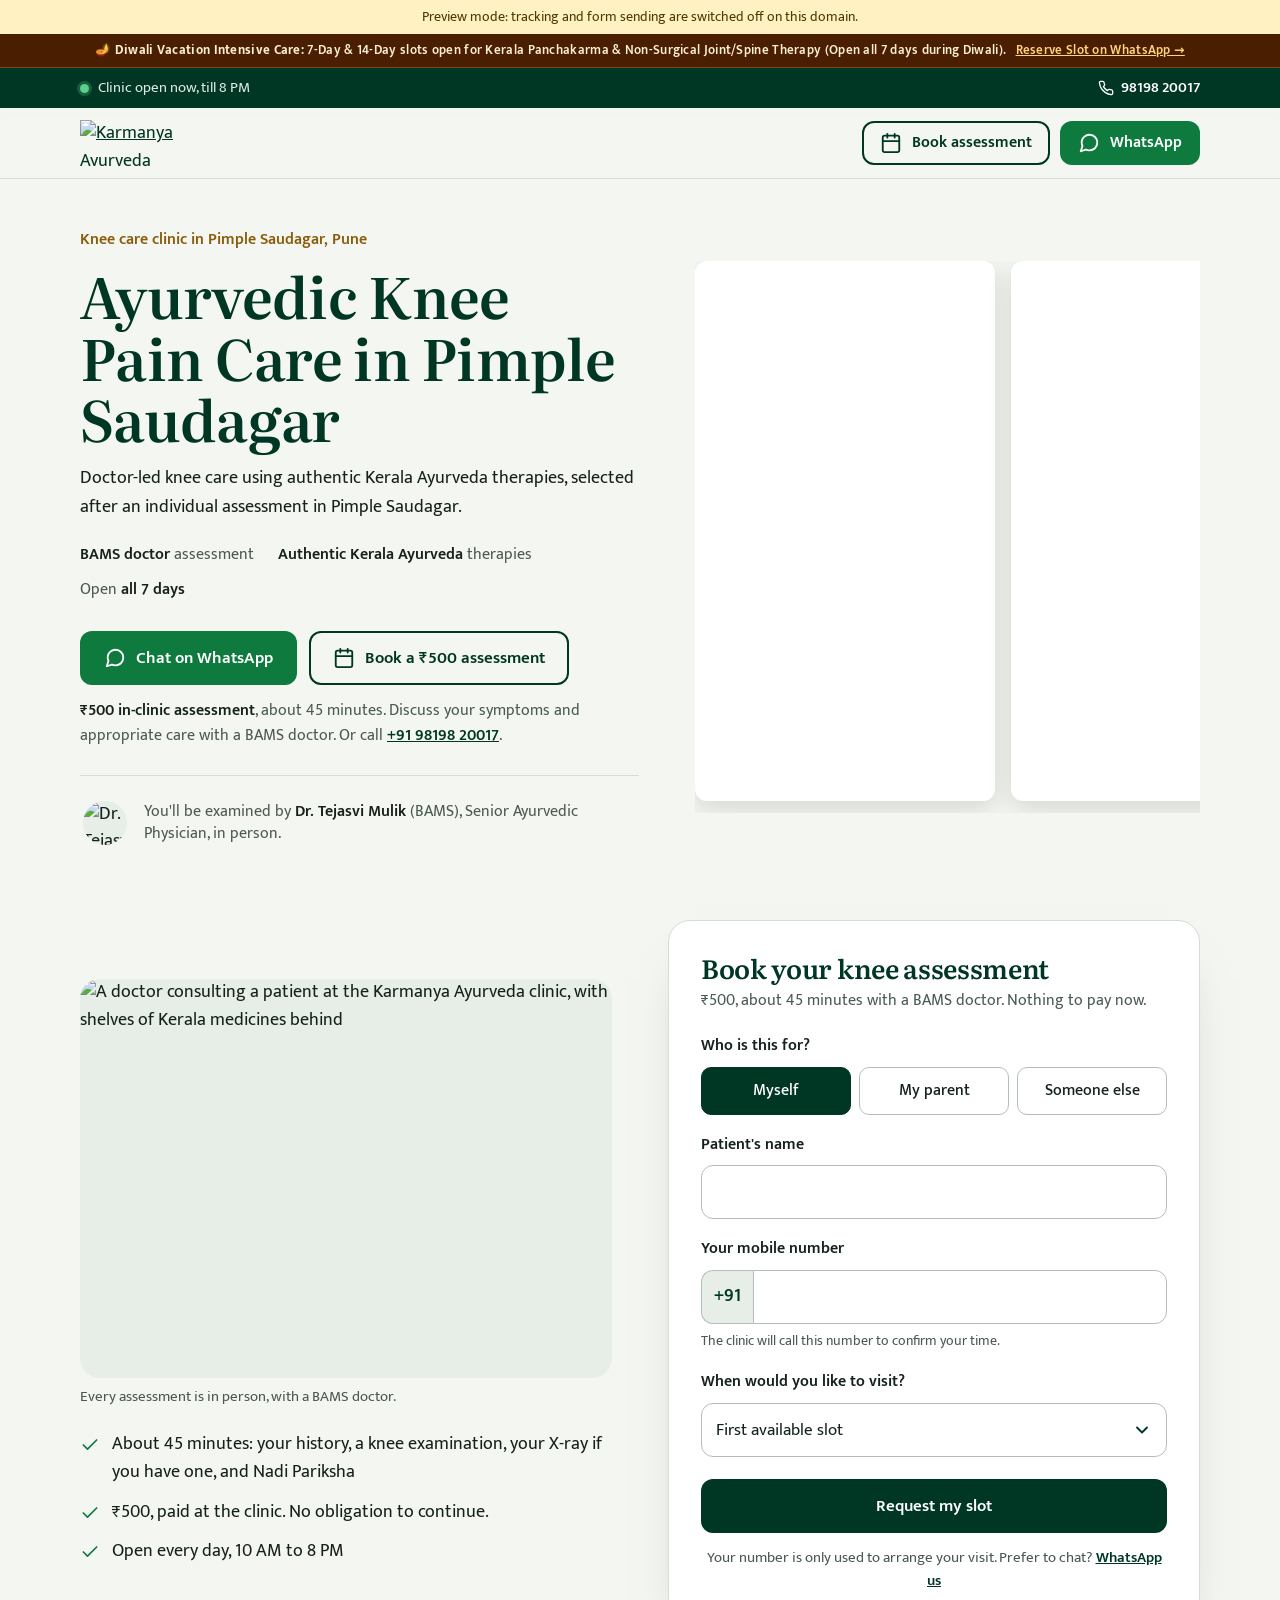
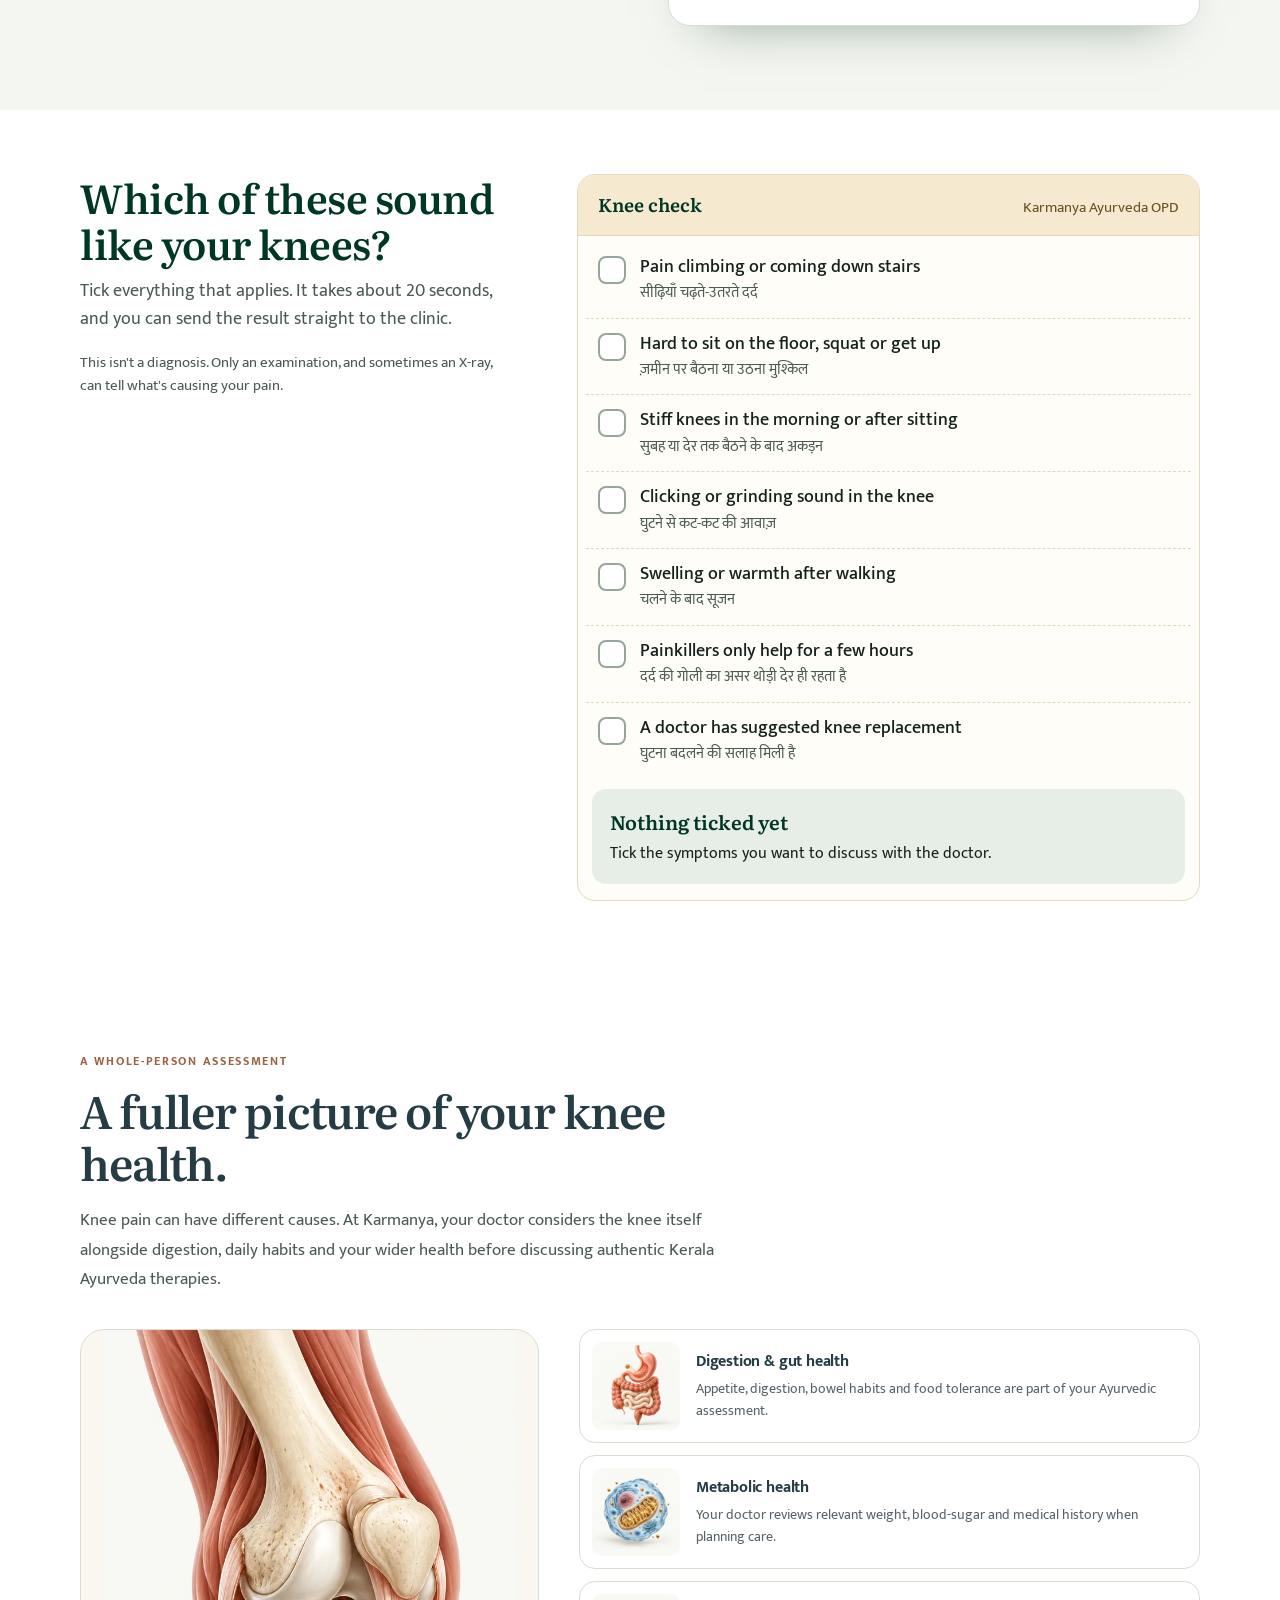
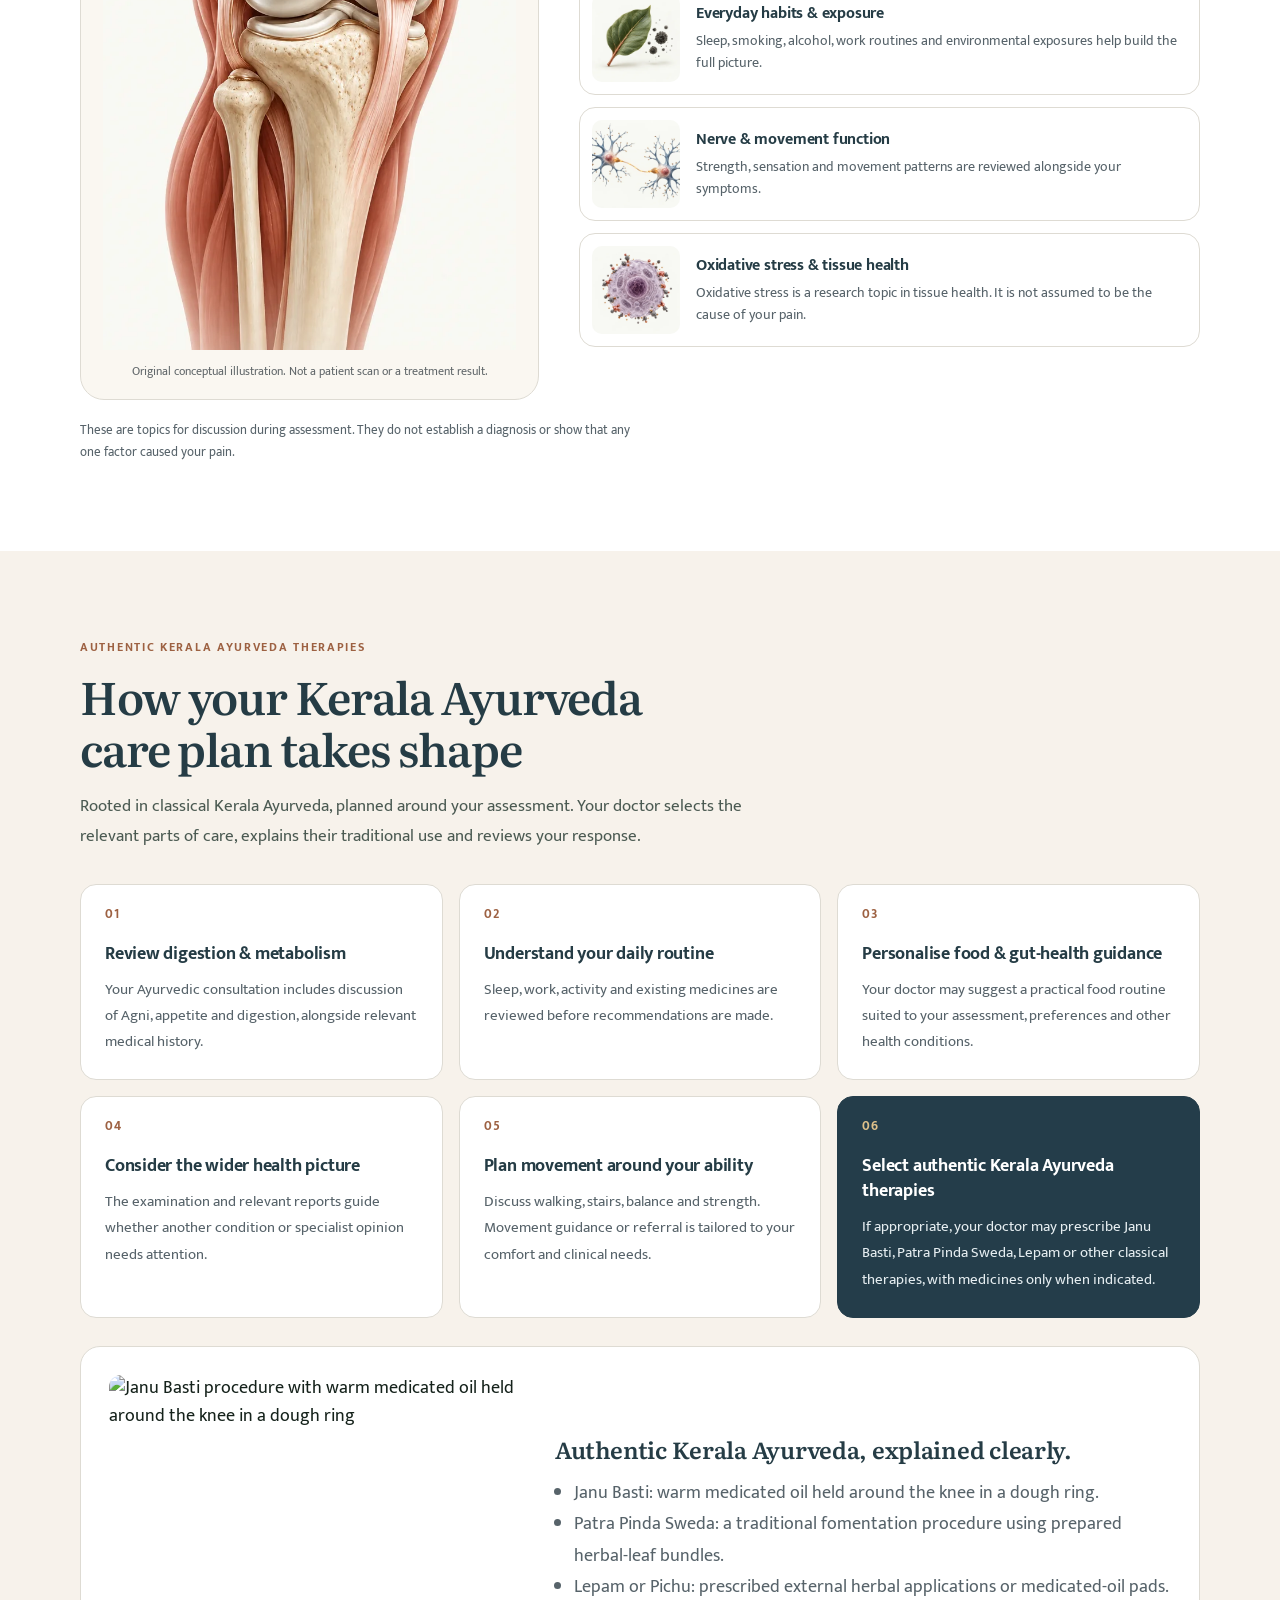
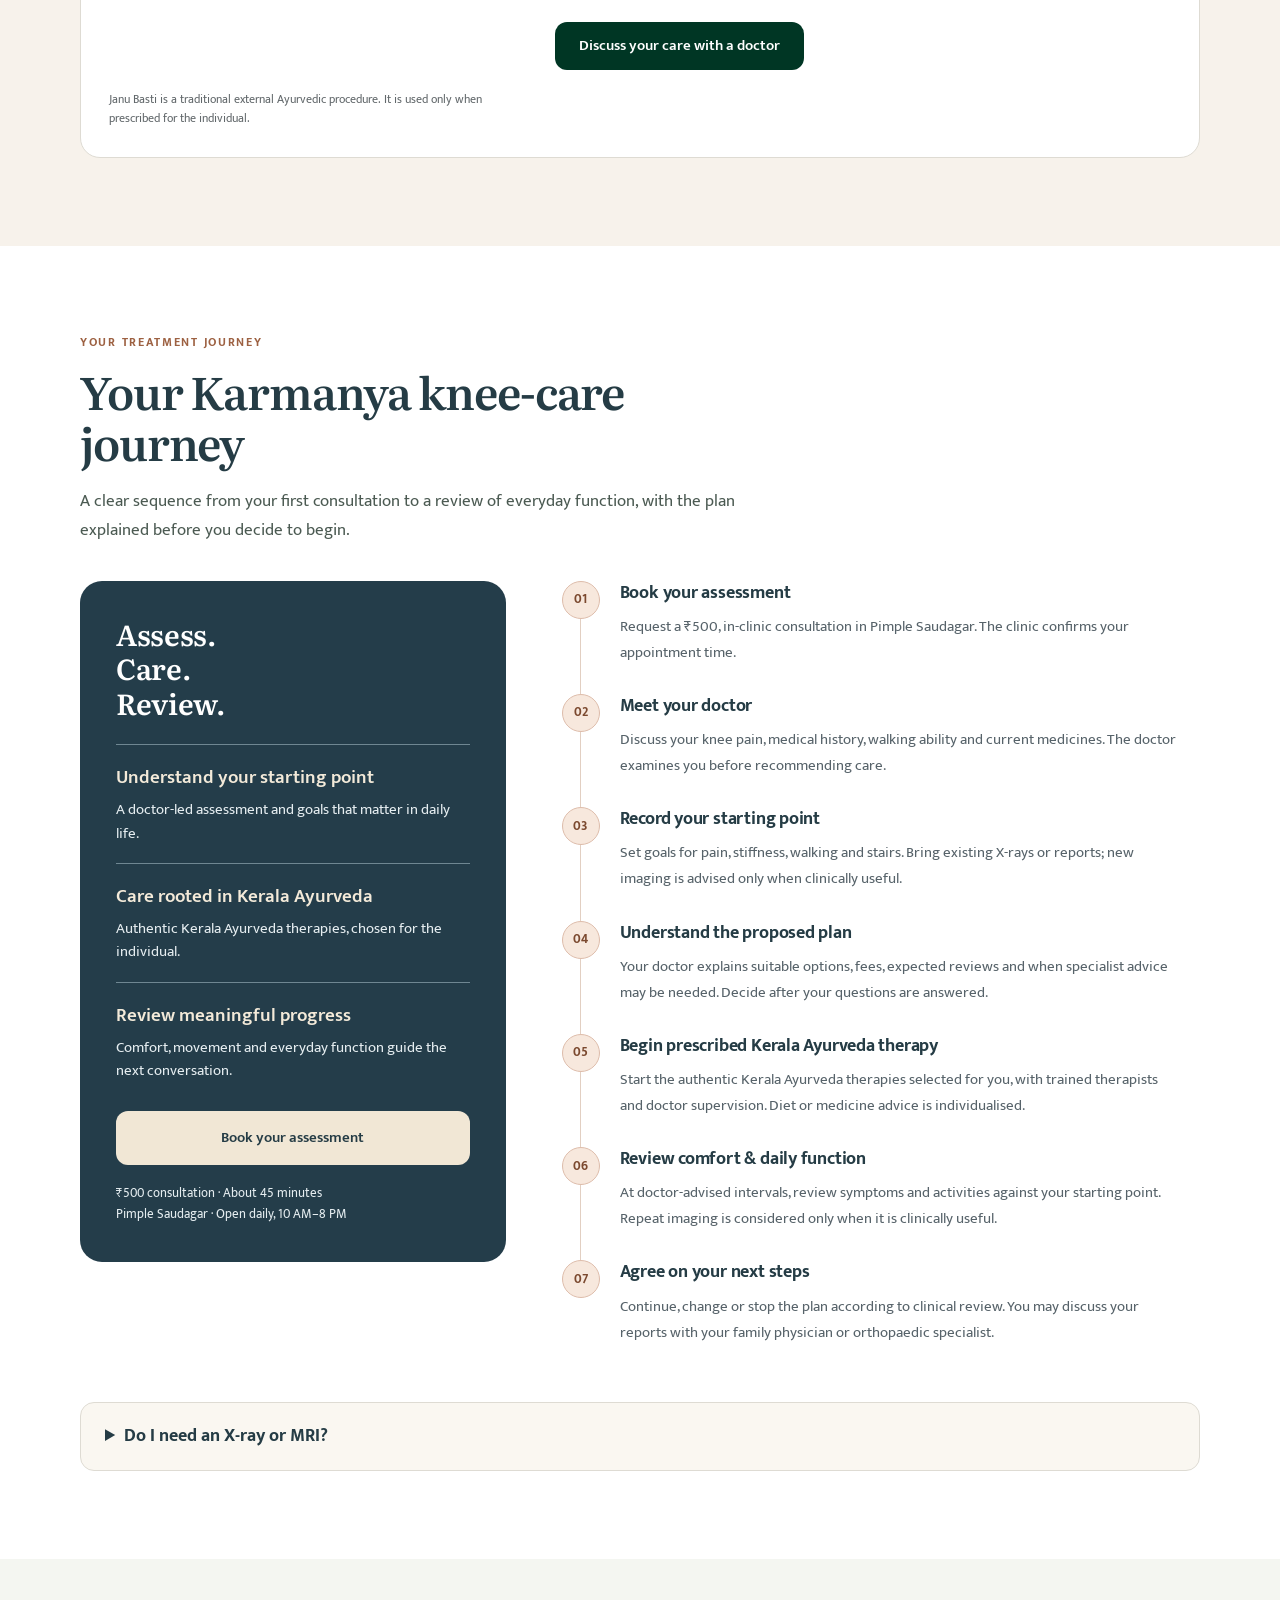
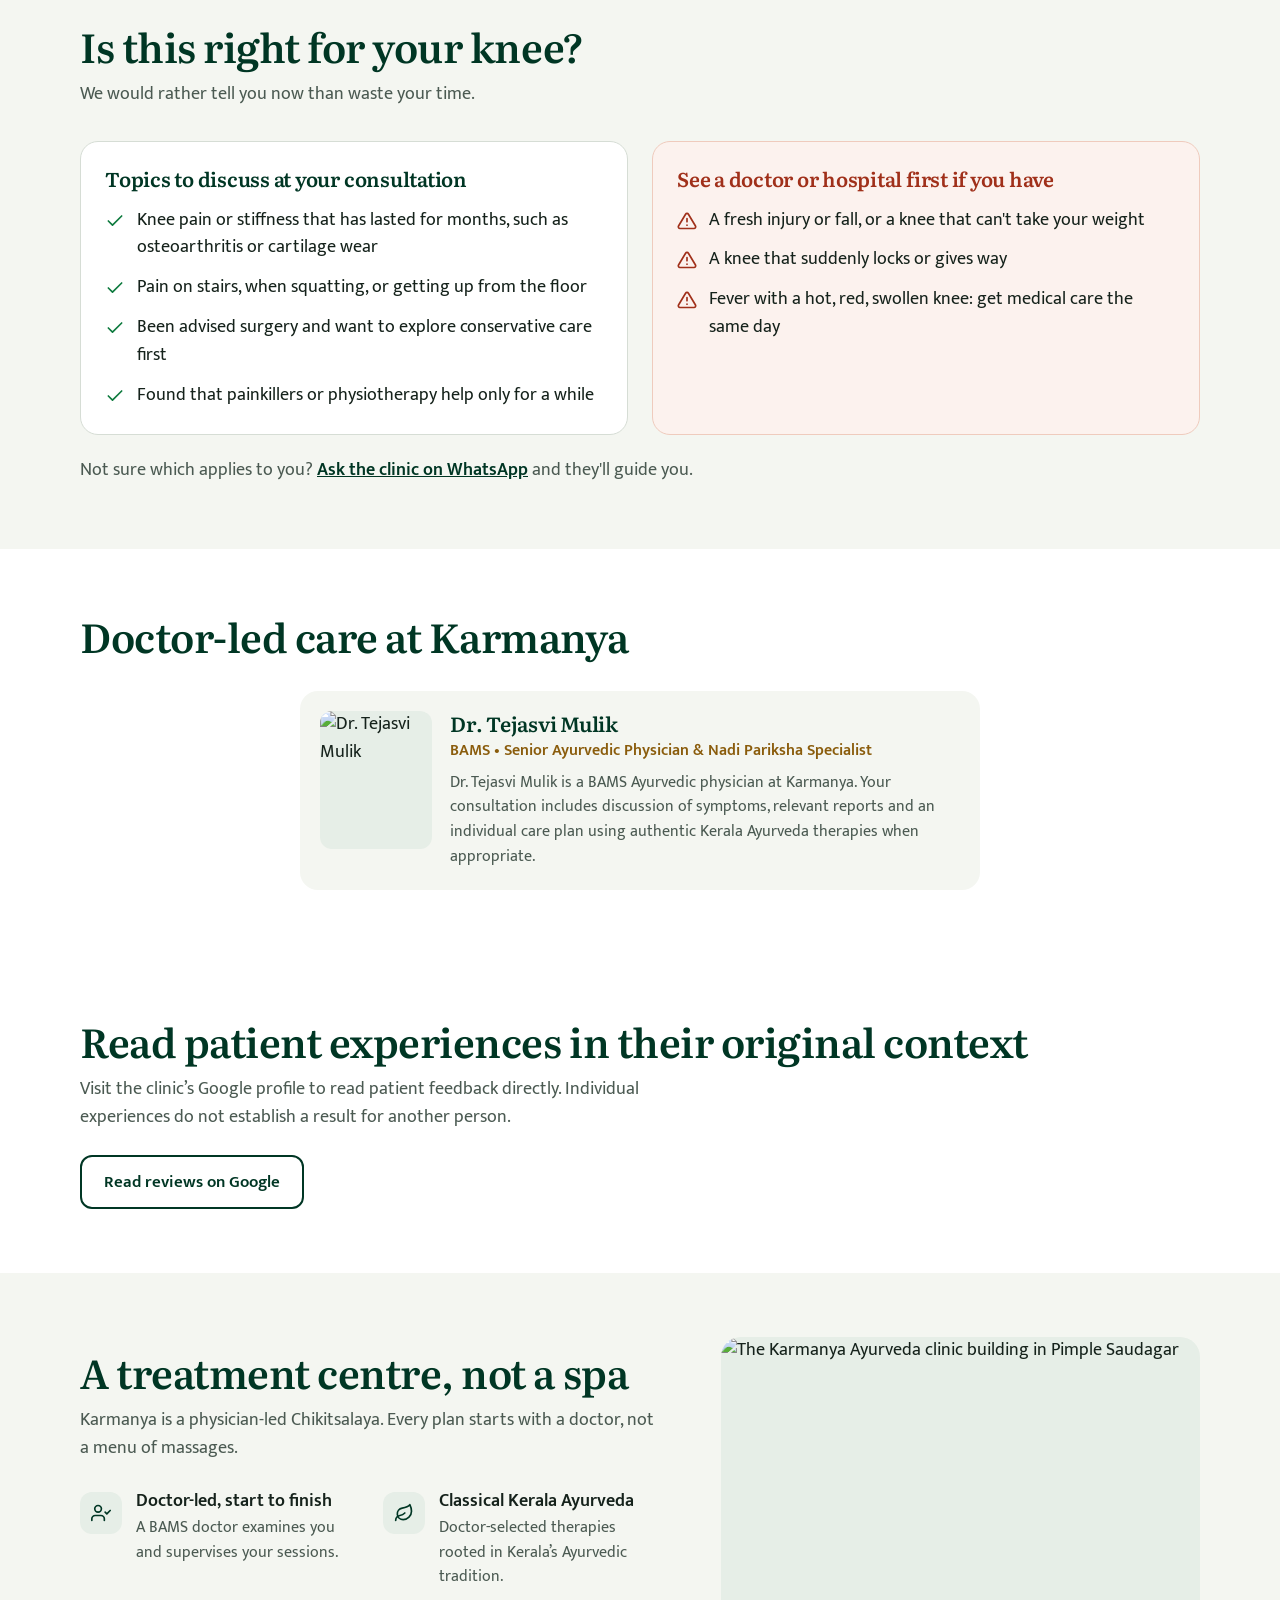
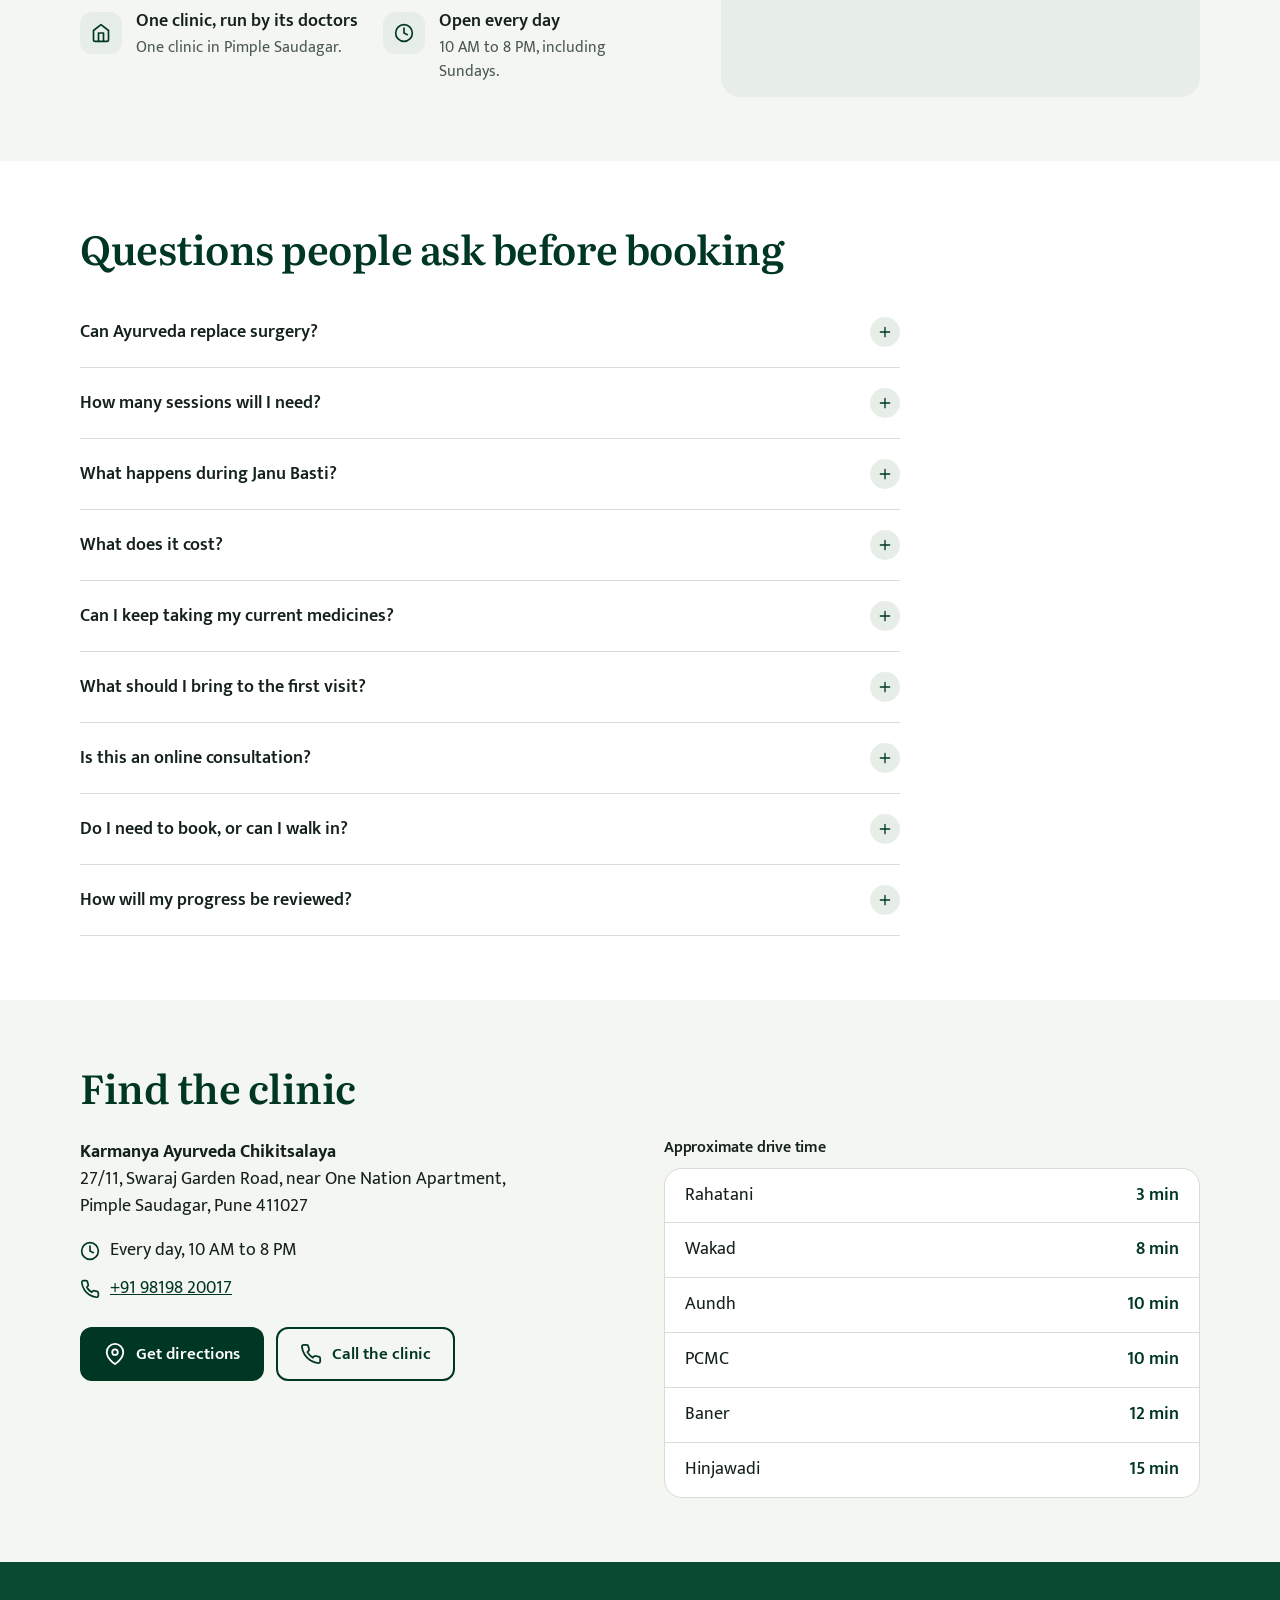
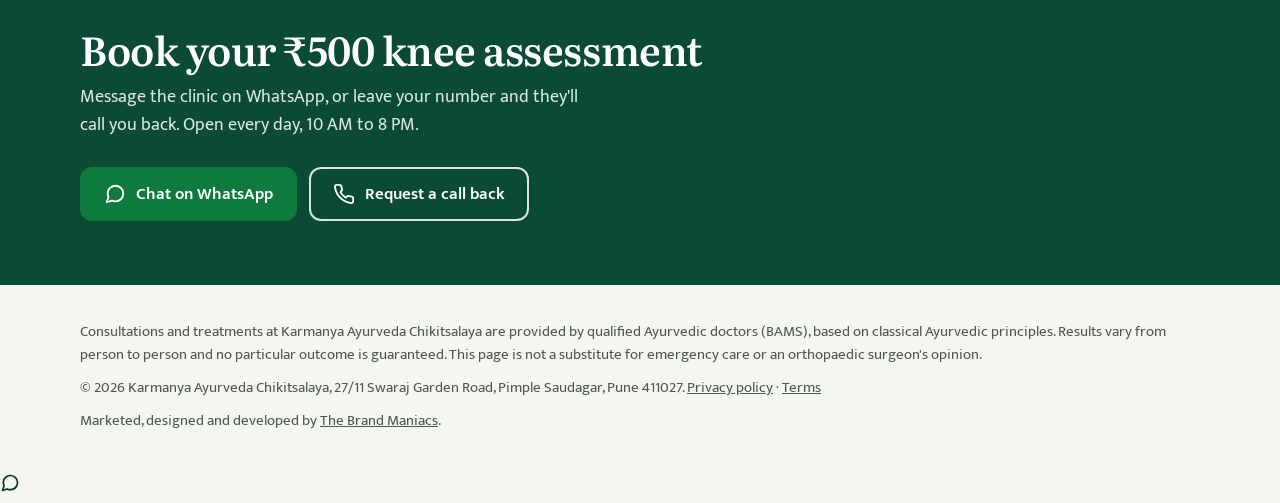
==== index.html @ 985c6309 "Use Meet your doctor in knee and spine journeys" ====
<!doctype html>
<html lang="en-IN">
<head>
<script>
(function () {
  // Use an ordinary navigation so the destination's scripts load completely.
  // Preserve ad-click identifiers, original query casing and the booking anchor.
  var condition = (new URLSearchParams(location.search).get('condition') || '').toLowerCase();
  var route = /^(sciatica|back|spine|lumbar)$/.test(condition) ? 'back'
    : /^(cervical|neck|shoulder)$/.test(condition) ? 'cervical' : '';
  if (route) location.replace('/' + route + '.html' + location.search + location.hash);
})();
</script>
<meta charset="utf-8">
<meta name="viewport" content="width=device-width, initial-scale=1, viewport-fit=cover">
<title>Knee Care with Authentic Kerala Ayurveda | Pimple Saudagar</title>
<meta name="description" content="Physician-led Kerala Ayurvedic knee care in Pimple Saudagar, Pune. Janu Basti for knee arthritis and stiffness. ₹500 in-clinic assessment, open all 7 days.">
<link rel="canonical" href="https://consult.karmanyaayurveda.com/">
<meta property="og:url" content="https://consult.karmanyaayurveda.com/">
<meta property="og:type" content="website">
<meta property="og:site_name" content="Karmanya Ayurveda Chikitsalaya">
<meta property="og:title" content="Knee pain? Non-surgical Kerala Ayurvedic care in Pimple Saudagar">
<meta property="og:description" content="₹500 in-clinic knee assessment with BAMS doctors. Open every day, 10 AM to 8 PM.">
<meta property="og:image" content="https://karmanyaayurveda.com/images/facility/kerala-ayurveda-pharmacy.webp">
<meta name="theme-color" content="#003624">
<link rel="icon" href="https://karmanyaayurveda.com/images/logo.png">
<link rel="preconnect" href="https://fonts.googleapis.com">
<link rel="preconnect" href="https://fonts.gstatic.com" crossorigin>
<link rel="stylesheet" href="https://fonts.googleapis.com/css2?family=Literata:opsz,wght@7..72,600;7..72,700&family=Mukta:wght@400;500;600;700&display=swap">
<link rel="preload" as="image" href="https://karmanyaayurveda.com/images/protocols/protocol-knee-janu-basti.webp">

<script type="application/ld+json">
{
  "@context": "https://schema.org",
  "@type": "MedicalClinic",
  "name": "Karmanya Ayurveda Chikitsalaya",
  "url": "https://consult.karmanyaayurveda.com/",
  "telephone": "+919819820017",
  "image": "https://karmanyaayurveda.com/images/clinic-exterior.webp",
  "priceRange": "₹₹",
  "openingHours": "Mo-Su 10:00-20:00",
  "address": {
    "@type": "PostalAddress",
    "streetAddress": "27/11, Swaraj Garden Road, Near One Nation Apartment, Pimple Saudagar",
    "addressLocality": "Pune",
    "addressRegion": "MH",
    "postalCode": "411027",
    "addressCountry": "IN"
  },
  "geo": {
    "@type": "GeoCoordinates",
    "latitude": 18.5956,
    "longitude": 73.7979
  }
}
</script>

<script>
/* =========================================================================
   SETTINGS: everything you might need to change lives here.
   ========================================================================= */
window.KA_CONFIG = {
  whatsappNumber: '919819820017',
  formEndpoint: '/api/consultation',

  // Leave empty to show the confirmation on this page (recommended).
  // If you set a thank-you URL, remove the Lead / conversion tags from that page,
  // otherwise every lead is counted twice.
  thankYouUrl: '',

  // Tracking and form sending only run on these domains (and their subdomains),
  // so previews and staging links never pollute Meta / Google data or the lead sheet.
  productionHosts: ['karmanyaayurveda.com'],
  sendFormOutsideProduction: false,

  gtmId: '', // Direct tags own conversion measurement on booking pages.
  ga4Id: 'G-QWH0NSNLVE',
  adsId: 'AW-18375933203',
  adsLeadLabel: '91coCMuK5uscEJP6qbpE',   // form lead = primary conversion
  adsWhatsappLabel: 'qPmMCOnFoKQdEJP6qbpE',                    // create a separate "WhatsApp click" action and paste its label here
  adsCallLabel: 'cmqfCOzFoKQdEJP6qbpE',                        // same for "Call click"
  metaPixelId: '2147354382501419'
};

/* Message match: ?angle=surgery | parent | tried  (or keywords in utm_content / utm_campaign) */
window.KA_ANGLES = {
  "default": {
    "title": "Ayurvedic Knee Pain Care in Pimple Saudagar",
    "sub": "Doctor-led knee care using authentic Kerala Ayurveda therapies, selected after an individual assessment in Pimple Saudagar.",
    "wa": "Namaste! I would like to book a knee assessment at Karmanya Ayurveda, Pimple Saudagar. Please share an available slot."
  },
  "surgery": {
    "title": "Understand your knee care options",
    "sub": "Bring your existing reports and treatment recommendations. A BAMS doctor assesses suitability and explains when specialist advice is needed.",
    "wa": "Namaste! I would like to book a knee assessment at Karmanya Ayurveda, Pimple Saudagar. Please share an available slot."
  },
  "parent": {
    "title": "Ayurvedic knee care for your parent",
    "sub": "Book an in-person assessment to discuss symptoms, daily limitations and appropriate authentic Kerala Ayurveda therapies.",
    "wa": "Namaste! I would like to book a knee assessment at Karmanya Ayurveda, Pimple Saudagar. Please share an available slot.",
    "forWhom": "Parent"
  },
  "tried": {
    "title": "A doctor-led review of persistent knee pain",
    "sub": "Discuss your symptoms, earlier care and daily goals before deciding on a personalised plan rooted in classical Kerala Ayurveda.",
    "wa": "Namaste! I would like to book a knee assessment at Karmanya Ayurveda, Pimple Saudagar. Please share an available slot."
  }
};

(function () {
  var C = window.KA_CONFIG;
  var host = location.hostname;
  var isProd = C.productionHosts.some(function (h) { return host === h || host.slice(-(h.length + 1)) === '.' + h; });

  var qs = new URLSearchParams(location.search);
  var params = {};
  ['utm_source', 'utm_medium', 'utm_campaign', 'utm_content', 'utm_term', 'gclid', 'gbraid', 'wbraid', 'fbclid'].forEach(function (k) {
    var v = qs.get(k); if (v) params[k] = v;
  });

  var angleParam = (qs.get('angle') || '').toLowerCase();
  var blob = (angleParam + ' ' + (params.utm_content || '') + ' ' + (params.utm_campaign || '')).toLowerCase();
  var angle = 'default';
  if (window.KA_ANGLES[angleParam]) angle = angleParam;
  else if (/surg|replac|tkr|operation/.test(blob)) angle = 'surgery';
  else if (/parent|mother|father|mom|dad|mummy|papa/.test(blob)) angle = 'parent';
  else if (/tried|painkill|physio|injection|exhaust/.test(blob)) angle = 'tried';

  window.KA = { isProd: isProd, params: params, angle: angle };

  window.dataLayer = window.dataLayer || [];
  function load(src) { var s = document.createElement('script'); s.async = true; s.src = src; document.head.appendChild(s); }

  if (isProd) {
    window.gtag = function () { window.dataLayer.push(arguments); };
    gtag('consent', 'default', {ad_user_data: 'denied', ad_personalization: 'denied'});
    gtag('js', new Date());
    if (C.adsId) gtag('config', C.adsId);
    if (C.ga4Id) gtag('config', C.ga4Id);
    if (C.adsId || C.ga4Id) load('https://www.googletagmanager.com/gtag/js?id=' + (C.adsId || C.ga4Id));
    if (C.gtmId) {
      window.dataLayer.push({ 'gtm.start': Date.now(), event: 'gtm.js' });
      load('https://www.googletagmanager.com/gtm.js?id=' + C.gtmId);
    }
    if (C.metaPixelId) {
      !function(f,b,e,v,n,t,s){if(f.fbq)return;n=f.fbq=function(){n.callMethod?n.callMethod.apply(n,arguments):n.queue.push(arguments)};if(!f._fbq)f._fbq=n;n.push=n;n.loaded=!0;n.version='2.0';n.queue=[];t=b.createElement(e);t.async=!0;t.src=v;s=b.getElementsByTagName(e)[0];s.parentNode.insertBefore(t,s)}(window,document,'script','https://connect.facebook.net/en_US/fbevents.js');
      fbq('init', C.metaPixelId);
      fbq('track', 'PageView');
    }
  } else {
    window.gtag = function () { console.info('[preview] gtag', Array.prototype.slice.call(arguments)); };
    window.fbq = function () { console.info('[preview] fbq', Array.prototype.slice.call(arguments)); };
  }
})();
</script>

<style>
:root{
  --forest:#003624;
  --forest-2:#0B4A33;
  --leaf:#E6EEE7;
  --ground:#F4F6F1;
  --paper:#FFFFFF;
  --ink:#15221B;
  --muted:#4B5A52;
  --line:#D6DDD5;
  --field:#B3BFB6;
  --brass:#8A5C0C;
  --brass-bg:#F5EAD0;
  --sheet:#FFFDF7;
  --sheet-line:#E4D8BD;
  --wa:#0E7A3E;
  --wa-hover:#0A6632;
  --alert:#A0301A;
  --focus:#C98A14;
  --serif:'Literata', Georgia, 'Times New Roman', serif;
  --sans:'Mukta', 'Segoe UI', system-ui, -apple-system, sans-serif;
}
*,*::before,*::after{box-sizing:border-box}
html{-webkit-text-size-adjust:100%}
@media (prefers-reduced-motion:no-preference){html{scroll-behavior:smooth}}
body{margin:0;background:var(--ground);color:var(--ink);font-family:var(--sans);font-size:18px;line-height:1.55;-webkit-font-smoothing:antialiased}
img{max-width:100%;display:block}
a{color:var(--forest)}
h1,h2,h3{font-family:var(--serif);font-weight:600;color:var(--forest);margin:0;letter-spacing:-.012em}
h1{font-size:clamp(2.15rem,7vw,3.55rem);line-height:1.08}
h2{font-size:clamp(1.8rem,4.4vw,2.5rem);line-height:1.15}
h3{font-size:1.3rem;line-height:1.25}
p{margin:0}
:focus-visible{outline:3px solid var(--focus);outline-offset:3px}
.wrap{width:100%;max-width:1160px;margin:0 auto;padding:0 20px}
.section{padding:64px 0}
.section.paper{background:var(--paper)}
.lede{font-size:1.12rem;color:var(--muted);max-width:58ch;margin-top:12px}
.icon{width:20px;height:20px;flex:none;fill:none;stroke:currentColor;stroke-width:2;stroke-linecap:round;stroke-linejoin:round}
.sr-only{position:absolute;width:1px;height:1px;margin:-1px;padding:0;overflow:hidden;clip:rect(0,0,0,0);white-space:nowrap;border:0}
[hidden]{display:none !important}

/* Preview notice (only visible off the production domain) */
.preview-bar{background:#FFF1C2;color:#4F3A00;font-size:14px;text-align:center;padding:6px 16px}

/* Top strip */
.strip{background:var(--forest);color:#DCE9E0;font-size:15px}
.strip .wrap{display:flex;justify-content:space-between;align-items:center;gap:12px;min-height:40px}
.status{display:flex;align-items:center;gap:9px}
.dot{width:9px;height:9px;border-radius:50%;background:#5BD08A;box-shadow:0 0 0 3px rgba(91,208,138,.25)}
.dot.closed{background:#E3B55C;box-shadow:0 0 0 3px rgba(227,181,92,.25)}
.strip a{color:#fff;text-decoration:none;font-weight:600;display:flex;align-items:center;gap:7px;white-space:nowrap}
.strip .icon{width:16px;height:16px}

/* Header */
.site-header{background:var(--ground);border-bottom:1px solid var(--line)}
.site-header .wrap{display:flex;align-items:center;justify-content:space-between;gap:16px;min-height:70px}
.logo img{height:46px;width:auto}
.header-actions{display:flex;gap:10px;align-items:center}
.header-actions .only-desktop{display:none}
@media (min-width:960px){
  .site-header{position:sticky;top:0;z-index:30;background:rgba(244,246,241,.95);backdrop-filter:saturate(1.3) blur(8px)}
  .header-actions .only-desktop{display:inline-flex}
}

/* Buttons */
.btn{display:inline-flex;align-items:center;justify-content:center;gap:10px;min-height:54px;padding:0 22px;border-radius:12px;border:2px solid transparent;font:600 1.05rem/1.1 var(--sans);text-decoration:none;cursor:pointer;text-align:center;transition:background-color .15s ease,border-color .15s ease}
.btn .icon{width:22px;height:22px}
.btn-wa{background:var(--wa);color:#fff}
.btn-wa:hover{background:var(--wa-hover)}
.btn-primary{background:var(--forest);color:#fff}
.btn-primary:hover{background:var(--forest-2)}
.btn-outline{background:transparent;color:var(--forest);border-color:var(--forest)}
.btn-outline:hover{background:var(--leaf)}
.btn-sm{min-height:44px;padding:0 16px;font-size:.98rem}
.btn-icon{width:44px;min-height:44px;padding:0}
.btn-block{width:100%}
.btn[disabled]{opacity:.7;cursor:progress}

/* Hero */
.hero{padding:0 0 40px}
.hero-grid{display:grid;gap:22px}
.hero-media{position:relative;margin:0 -20px}
.hero-media img{width:100%;height:auto;aspect-ratio:16/9;object-fit:cover;object-position:38% 50%;background:var(--leaf)}
.hero-media figcaption{position:absolute;left:12px;bottom:12px;max-width:calc(100% - 24px);padding:5px 12px;border-radius:999px;background:rgba(8,28,20,.74);color:#fff;font-size:.86rem;line-height:1.3;white-space:nowrap;overflow:hidden;text-overflow:ellipsis}
.kicker{font-weight:600;color:var(--brass);font-size:1.02rem;margin-bottom:12px}
.hero .sub{font-size:1.15rem;margin-top:16px;max-width:34em}
@media (max-width:959px){
  .hero .kicker{display:none}
  .hero .proof{margin-top:18px}
  .hero .cta-row{margin-top:22px}
}
@media (max-width:380px){
  .hero-media img{aspect-ratio:16/8.2}
  .hero .sub{font-size:1.08rem}
}
.proof{display:flex;flex-wrap:wrap;gap:10px 24px;list-style:none;margin:22px 0 0;padding:0;font-size:1rem;color:var(--muted)}
.proof li{display:flex;align-items:center;gap:8px}
.proof strong{color:var(--ink);font-weight:600}
.stars{display:inline-flex;gap:2px;color:#C28812}
.stars svg{width:16px;height:16px;fill:currentColor}
.cta-row{display:grid;gap:12px;margin-top:28px}
@media (min-width:560px){.cta-row{grid-template-columns:auto auto;justify-content:start}}
.offer{margin-top:14px;font-size:1rem;color:var(--muted)}
.offer strong{color:var(--ink);font-weight:600}
.offer a{font-weight:600}
.docs-line{display:flex;align-items:center;gap:14px;margin-top:26px;padding-top:22px;border-top:1px solid var(--line)}
.avatars{display:flex;flex:none}
.avatars img{width:50px;height:50px;border-radius:50%;object-fit:cover;object-position:top;border:3px solid var(--ground);background:var(--leaf)}
.avatars img+img{margin-left:-14px}
.docs-line p{font-size:.98rem;color:var(--muted);line-height:1.4}
.docs-line strong{color:var(--ink);font-weight:600}
@media (min-width:960px){
  .hero{padding:48px 0 64px}
  .hero-grid{grid-template-columns:minmax(0,1.05fr) minmax(0,.95fr);grid-template-areas:"copy media";column-gap:56px;align-items:center}
  .hero-copy{grid-area:copy}
  .hero-media{grid-area:media;margin:0}
  .hero-media img{aspect-ratio:1/1;border-radius:22px}
  .hero-media figcaption{left:16px;bottom:16px}
}

/* Booking section */
.book-section{padding:0 0 64px}
.book-grid{display:grid;gap:24px;grid-template-areas:"form" "aside"}
.card-form{grid-area:form}
.book-aside{grid-area:aside}
.book-aside figure{margin:0}
.book-aside img{width:100%;height:auto;aspect-ratio:4/3;object-fit:cover;object-position:50% 80%;border-radius:20px;background:var(--leaf)}
.book-aside figcaption{font-size:.92rem;color:var(--muted);margin-top:8px}
.book-points{display:none}
@media (min-width:960px){
  .book-section{padding:8px 0 84px}
  .book-grid{grid-template-columns:minmax(0,1fr) minmax(0,1fr);grid-template-areas:"aside form";column-gap:56px;align-items:center}
  .book-points{display:grid;gap:12px;list-style:none;margin:22px 0 0;padding:0}
  .book-points li{display:flex;gap:12px}
  .book-points .icon{color:var(--wa);margin-top:4px}
}

/* Booking form */
.card-form{background:var(--paper);border:1px solid var(--line);border-radius:22px;padding:26px 20px;box-shadow:0 26px 50px -34px rgba(0,54,36,.5);scroll-margin-top:16px}
@media (min-width:560px){.card-form{padding:32px}}
@media (min-width:960px){.card-form{scroll-margin-top:100px}}
.card-form h2{font-size:1.65rem}
.form-sub{color:var(--muted);margin-top:6px;font-size:1rem}
.seg{border:0;padding:0;margin:20px 0 0;min-width:0}
.seg legend,.field label{display:block;font-weight:600;font-size:1rem;margin-bottom:8px;padding:0}
.seg-opts{display:grid;grid-template-columns:repeat(3,1fr);gap:8px}
.seg-opts label{position:relative;display:block}
.seg-opts input{position:absolute;inset:0;width:100%;height:100%;margin:0;opacity:0;cursor:pointer}
.seg-opts span{display:flex;align-items:center;justify-content:center;min-height:48px;padding:4px 6px;border:1.5px solid var(--field);border-radius:10px;background:#fff;font-weight:500;font-size:.98rem;line-height:1.15;text-align:center}
.seg-opts input:checked+span{background:var(--forest);border-color:var(--forest);color:#fff}
.seg-opts input:focus-visible+span{outline:3px solid var(--focus);outline-offset:2px}
.field{margin-top:18px}
.input,.select{width:100%;min-height:54px;border:1.5px solid var(--field);border-radius:12px;padding:0 14px;background:#fff;color:var(--ink);font:400 1.06rem var(--sans)}
.select{appearance:none;-webkit-appearance:none;padding-right:44px;background-image:url("data:image/svg+xml,%3Csvg xmlns='http://www.w3.org/2000/svg' width='20' height='20' viewBox='0 0 24 24' fill='none' stroke='%23003624' stroke-width='2.2' stroke-linecap='round' stroke-linejoin='round'%3E%3Cpath d='m6 9 6 6 6-6'/%3E%3C/svg%3E");background-repeat:no-repeat;background-position:right 14px center}
.input:focus,.select:focus{outline:none;border-color:var(--forest);box-shadow:0 0 0 3px rgba(0,54,36,.16)}
.input[aria-invalid="true"]{border-color:var(--alert)}
.tel{display:flex}
.tel span{display:flex;align-items:center;padding:0 12px;border:1.5px solid var(--field);border-right:0;border-radius:12px 0 0 12px;background:var(--leaf);color:var(--forest);font-weight:600}
.tel .input{border-radius:0 12px 12px 0;min-width:0}
.hint{font-size:.9rem;color:var(--muted);margin-top:6px}
.error{font-size:.93rem;color:var(--alert);margin-top:6px;font-weight:500}
.submit{margin-top:22px}
.form-foot{font-size:.92rem;color:var(--muted);margin-top:14px;text-align:center}
.form-foot a{font-weight:600}
.alert-box{margin-top:16px;padding:16px;border-radius:14px;background:#FFF5DC;border:1px solid #E7C777}
.alert-box p{font-size:1rem}
.alert-box .btn{margin-top:12px}
.done .tick{width:54px;height:54px;border-radius:50%;background:var(--leaf);color:var(--wa);display:grid;place-items:center;margin-bottom:14px}
.done .tick .icon{width:28px;height:28px;stroke-width:2.6}
.done h2{font-size:1.55rem}
.done p{margin-top:8px;color:var(--muted)}
.done p strong{color:var(--ink)}
.done h3{font-family:var(--sans);font-size:1rem;font-weight:600;color:var(--ink);margin-top:22px}
.done ul{margin:8px 0 0;padding-left:20px;color:var(--muted)}
.done .btn{margin-top:18px}

/* Knee check */
.check-grid{display:grid;gap:30px}
@media (min-width:960px){.check-grid{grid-template-columns:minmax(0,.82fr) minmax(0,1.18fr);gap:64px;align-items:start}}
.sheet{background:var(--sheet);border:1px solid var(--sheet-line);border-radius:18px;overflow:hidden}
.sheet-head{display:flex;justify-content:space-between;align-items:baseline;gap:12px;padding:15px 20px;background:var(--brass-bg);border-bottom:1px solid var(--sheet-line)}
.sheet-head b{font-family:var(--serif);font-weight:600;font-size:1.15rem;color:var(--forest)}
.sheet-head span{font-size:.92rem;color:#6A5222}
.checks{list-style:none;margin:0;padding:6px 8px}
.checks li+li{border-top:1px dashed var(--sheet-line)}
.check{position:relative;display:flex;gap:14px;align-items:flex-start;padding:13px 12px;cursor:pointer;border-radius:10px}
.check:hover{background:rgba(0,54,36,.035)}
.check input{position:absolute;opacity:0;width:1px;height:1px;margin:0}
.box{flex:none;display:grid;place-items:center;width:28px;height:28px;margin-top:1px;border:2px solid #97A69B;border-radius:8px;background:#fff}
.box svg{width:18px;height:18px;fill:none;stroke:#fff;stroke-width:3;stroke-linecap:round;stroke-linejoin:round;opacity:0}
.check input:checked~.box{background:var(--forest);border-color:var(--forest)}
.check input:checked~.box svg{opacity:1}
.check input:focus-visible~.box{outline:3px solid var(--focus);outline-offset:2px}
.check .en{display:block;font-weight:500;line-height:1.35}
.check .hi{display:block;font-size:.95rem;color:var(--muted);margin-top:2px}
.result{margin:4px 14px 16px;padding:18px;border-radius:14px;background:var(--leaf)}
.result .count{font-family:var(--serif);font-weight:600;font-size:1.22rem;color:var(--forest);margin-bottom:4px}
.result p{font-size:1.02rem}
.result-actions{display:grid;gap:10px;margin-top:14px}
@media (min-width:560px){.result-actions{grid-template-columns:1fr 1fr}}
.note{font-size:.93rem;color:var(--muted);margin-top:18px;max-width:46ch}

/* Steps */
.steps{list-style:none;margin:36px 0 0;padding:0;display:grid;gap:28px}
@media (min-width:900px){.steps{grid-template-columns:repeat(3,1fr);gap:36px}}
.steps li{display:grid;grid-template-columns:auto 1fr;gap:16px;align-items:start}
.num{font-family:var(--serif);font-weight:600;font-size:2.6rem;line-height:.95;color:var(--brass);min-width:1.1em}
.steps h3{margin-bottom:6px}
.steps p{color:var(--muted)}
.reassure{margin-top:34px;display:inline-flex;align-items:center;gap:10px;padding:12px 18px;border-radius:12px;background:var(--paper);border:1px solid var(--line);font-weight:500}
.reassure .icon{color:var(--wa)}

/* Protocol */
.proto{display:grid;gap:32px}
@media (min-width:900px){.proto{grid-template-columns:minmax(0,.92fr) minmax(0,1.08fr);gap:56px;align-items:center}}
.proto figure{margin:0}
.proto img{width:100%;height:auto;aspect-ratio:4/3;object-fit:cover;border-radius:20px;background:var(--leaf)}
.proto figcaption{font-size:.92rem;color:var(--muted);margin-top:8px}
.therapies{margin:26px 0 0;display:grid;gap:20px}
.therapies dt{font-family:var(--serif);font-weight:600;font-size:1.28rem;color:var(--forest)}
.therapies dd{margin:4px 0 0;color:var(--muted)}
.course{margin-top:26px;padding:16px 18px;border-radius:14px;background:var(--brass-bg);font-size:1rem}

/* Fit */
.fit{display:grid;gap:18px;margin-top:32px}
@media (min-width:900px){.fit{grid-template-columns:1fr 1fr;gap:24px}}
.fit-panel{background:var(--paper);border:1px solid var(--line);border-radius:18px;padding:24px}
.fit-panel h3{font-size:1.25rem}
.fit-panel ul{list-style:none;margin:16px 0 0;padding:0;display:grid;gap:12px}
.fit-panel li{display:flex;gap:12px}
.fit-panel li .icon{margin-top:4px}
.fit-good .icon{color:var(--wa)}
.fit-warn{background:#FCF2EE;border-color:#EFCBBD}
.fit-warn h3{color:var(--alert)}
.fit-warn .icon{color:var(--alert)}
.fit-after{margin-top:22px;color:var(--muted)}
.fit-after a{font-weight:600}

/* Doctors */
.docs{display:grid;gap:18px;margin-top:32px}
@media (min-width:900px){.docs{grid-template-columns:1fr 1fr;gap:24px}}
.doc{display:grid;grid-template-columns:112px 1fr;gap:18px;align-items:start;padding:20px;border-radius:18px;background:var(--ground)}
.doc img{width:112px;height:138px;object-fit:cover;object-position:top;border-radius:12px;background:var(--leaf)}
.doc h3{font-size:1.28rem}
.creds{color:var(--brass);font-weight:600;font-size:.98rem;margin-top:2px}
.doc p.bio{color:var(--muted);font-size:1rem;margin-top:8px}
@media (max-width:420px){.doc{grid-template-columns:86px 1fr;gap:14px;padding:16px}.doc img{width:86px;height:108px}}

/* Reviews */
.reviews{background:var(--forest);color:#DCE9E0}
.reviews h2{color:#fff}
.rating{display:flex;align-items:center;flex-wrap:wrap;gap:10px 16px;margin-top:14px}
.rating .big{font-family:var(--serif);font-weight:600;font-size:2.6rem;line-height:1;color:#fff}
.rating .stars{color:#F2C35B}
.rating .stars svg{width:20px;height:20px}
.rating a{color:#FFE2A0;font-weight:600}
.quotes{display:grid;gap:18px;margin-top:32px}
@media (min-width:900px){.quotes{grid-template-columns:repeat(3,1fr);gap:22px}}
.quote{margin:0;display:flex;flex-direction:column;justify-content:space-between;gap:18px;padding:24px;border-radius:18px;background:rgba(255,255,255,.06);border:1px solid rgba(255,255,255,.15)}
.quote blockquote{margin:0;font-family:var(--serif);font-weight:600;font-size:1.1rem;line-height:1.5;color:#fff}
.quote figcaption{font-size:.95rem;color:#B5CFC0}
.quote figcaption b{display:block;color:#fff;font-weight:600}
.fine{font-size:.9rem;color:#A9C4B4;margin-top:22px}

/* Why us */
.why{display:grid;gap:32px}
@media (min-width:900px){.why{grid-template-columns:minmax(0,1.1fr) minmax(0,.9fr);gap:56px;align-items:center}}
.points{list-style:none;margin:28px 0 0;padding:0;display:grid;gap:20px}
@media (min-width:600px){.points{grid-template-columns:1fr 1fr}}
.points li{display:flex;gap:14px}
.points .ic{flex:none;display:grid;place-items:center;width:42px;height:42px;border-radius:12px;background:var(--leaf);color:var(--forest)}
.points b{display:block;font-weight:600;color:var(--ink);line-height:1.3}
.points span{display:block;color:var(--muted);font-size:1rem;margin-top:2px}
.why figure{margin:0}
.why img{width:100%;height:auto;aspect-ratio:4/3;object-fit:cover;border-radius:20px;background:var(--leaf)}

/* FAQ */
.faq{max-width:820px;margin-top:26px}
.faq details{border-bottom:1px solid var(--line)}
.faq summary{list-style:none;display:flex;justify-content:space-between;align-items:center;gap:16px;padding:20px 0;cursor:pointer;font-weight:600;font-size:1.1rem}
.faq summary::-webkit-details-marker{display:none}
.plus{flex:none;display:grid;place-items:center;width:30px;height:30px;border-radius:50%;background:var(--leaf);color:var(--forest);transition:transform .2s ease}
.plus .icon{width:16px;height:16px}
.faq details[open] .plus{transform:rotate(45deg)}
.faq details p{padding:0 0 20px;color:var(--muted);max-width:68ch}

/* Visit */
.visit{display:grid;gap:28px;margin-top:28px}
@media (min-width:900px){.visit{grid-template-columns:1fr 1fr;gap:48px;align-items:start}}
.addr{font-style:normal;font-size:1.1rem}
.meta-list{list-style:none;margin:18px 0 0;padding:0;display:grid;gap:10px}
.meta-list li{display:flex;gap:10px;align-items:flex-start}
.meta-list .icon{margin-top:4px;color:var(--forest)}
.visit .cta-row{margin-top:24px}
.drive-wrap h3{font-family:var(--sans);font-size:1rem;font-weight:600;color:var(--ink);margin-bottom:10px}
.drive{list-style:none;margin:0;padding:0;background:var(--paper);border:1px solid var(--line);border-radius:18px}
.drive li{display:flex;justify-content:space-between;gap:12px;padding:13px 20px}
.drive li+li{border-top:1px solid var(--line)}
.drive b{font-weight:600;color:var(--forest)}

/* Final CTA */
.final{background:var(--forest-2);color:#DCE9E0}
.final h2{color:#fff}
.final p{max-width:52ch;margin-top:12px;font-size:1.12rem}
.final .btn-outline{color:#fff;border-color:rgba(255,255,255,.85)}
.final .btn-outline:hover{background:rgba(255,255,255,.1)}

/* Footer */
footer{padding:36px 0 124px;font-size:.92rem;color:var(--muted)}
footer p+p{margin-top:10px}
footer a{color:var(--muted)}
@media (min-width:960px){footer{padding-bottom:40px}}

/* Sticky mobile bar */
.sticky{position:fixed;left:0;right:0;bottom:0;z-index:40;display:grid;grid-template-columns:54px 1fr 1fr;gap:8px;padding:10px 12px calc(10px + env(safe-area-inset-bottom));background:#fff;border-top:1px solid var(--line);box-shadow:0 -12px 30px -22px rgba(0,0,0,.35);transform:translateY(110%);visibility:hidden;transition:transform .25s ease,visibility 0s linear .25s}
.sticky.show{transform:none;visibility:visible;transition:transform .25s ease}
.sticky .btn{min-height:50px;padding:0 10px;font-size:1rem}
@media (min-width:960px){.sticky{display:none}}
@media (prefers-reduced-motion:reduce){.sticky,.sticky.show{transition:none}.plus{transition:none}}
</style>
<script type="application/ld+json">
{
  "@context": "https://schema.org",
  "@type": "FAQPage",
  "mainEntity": [
    {
      "@type": "Question",
      "name": "Can Ayurveda replace surgery?",
      "acceptedAnswer": {
        "@type": "Answer",
        "text": "A consultation can explore suitable care options, but Ayurveda cannot be promised to remove the need for surgery. If surgery has been advised, discuss that recommendation with your treating doctor or relevant specialist before changing the plan."
      }
    },
    {
      "@type": "Question",
      "name": "How many sessions will I need?",
      "acceptedAnswer": {
        "@type": "Answer",
        "text": "Your doctor explains the proposed duration and review intervals after assessment. There is no single course or recovery time that suits everyone; the plan is reviewed according to your response."
      }
    },
    {
      "@type": "Question",
      "name": "What happens during Janu Basti?",
      "acceptedAnswer": {
        "@type": "Answer",
        "text": "When prescribed, a ring of dough holds warm medicated oil over the knee while a therapist monitors your comfort. Tell the therapist if the heat or procedure feels uncomfortable."
      }
    },
    {
      "@type": "Question",
      "name": "What does it cost?",
      "acceptedAnswer": {
        "@type": "Answer",
        "text": "The in-clinic assessment is ₹500 for about 45 minutes. Any proposed therapy or medicine costs are explained separately before you decide to begin."
      }
    },
    {
      "@type": "Question",
      "name": "Can I keep taking my current medicines?",
      "acceptedAnswer": {
        "@type": "Answer",
        "text": "Bring a list of all medicines and supplements you take. Your doctor reviews the plan in that context. Do not stop or change prescribed medicines on your own."
      }
    },
    {
      "@type": "Question",
      "name": "What should I bring to the first visit?",
      "acceptedAnswer": {
        "@type": "Answer",
        "text": "Bring any existing X-ray or MRI reports of your knee, a list of your medicines and comfortable clothing. New imaging is considered only when clinically useful."
      }
    },
    {
      "@type": "Question",
      "name": "Is this an online consultation?",
      "acceptedAnswer": {
        "@type": "Answer",
        "text": "This page is for in-clinic assessments at Karmanya Ayurveda, Pimple Saudagar, Pune. Call the clinic if you have questions before visiting."
      }
    },
    {
      "@type": "Question",
      "name": "Do I need to book, or can I walk in?",
      "acceptedAnswer": {
        "@type": "Answer",
        "text": "Booking ahead helps the clinic confirm availability. Call or submit a consultation request; your appointment is confirmed when the clinic agrees a time with you."
      }
    },
    {
      "@type": "Question",
      "name": "How will my progress be reviewed?",
      "acceptedAnswer": {
        "@type": "Answer",
        "text": "Your doctor reviews symptoms and everyday function against your starting point and discusses whether care should continue, change or stop. Any repeat imaging is guided by clinical need."
      }
    }
  ]
}
</script>
<!-- ChatGPT Pixel -->
<script>!function(w,d,s,u){if(w.oaiq)return;var q=function(){q.q.push(arguments)};q.q=[];w.oaiq=q;var j=d.createElement(s);j.async=1;j.src=u;var f=d.getElementsByTagName(s)[0];f.parentNode.insertBefore(j,f)}(window,document,"script","https://bzrcdn.openai.com/sdk/oaiq.min.js");oaiq("init",{pixelId:"QD7NJpfsYPogKPpJnE1gqf",debug:true});</script>
<!-- End ChatGPT Pixel -->
<link rel="stylesheet" href="/care-journey.css?v=1">
</head>
<body>

<svg width="0" height="0" style="position:absolute" aria-hidden="true" focusable="false">
  <symbol id="i-phone" viewBox="0 0 24 24"><path d="M22 16.92v3a2 2 0 0 1-2.18 2 19.79 19.79 0 0 1-8.63-3.07 19.5 19.5 0 0 1-6-6 19.79 19.79 0 0 1-3.07-8.67A2 2 0 0 1 4.11 2h3a2 2 0 0 1 2 1.72c.13.96.36 1.9.7 2.81a2 2 0 0 1-.45 2.11L8.09 9.91a16 16 0 0 0 6 6l1.27-1.27a2 2 0 0 1 2.11-.45c.91.34 1.85.57 2.81.7A2 2 0 0 1 22 16.92z"/></symbol>
  <symbol id="i-chat" viewBox="0 0 24 24"><path d="M21 11.5a8.38 8.38 0 0 1-.9 3.8 8.5 8.5 0 0 1-7.6 4.7 8.38 8.38 0 0 1-3.8-.9L3 21l1.9-5.7a8.38 8.38 0 0 1-.9-3.8 8.5 8.5 0 0 1 4.7-7.6 8.38 8.38 0 0 1 3.8-.9h.5a8.48 8.48 0 0 1 8 8v.5z"/></symbol>
  <symbol id="i-cal" viewBox="0 0 24 24"><rect x="3" y="4" width="18" height="18" rx="2"/><path d="M16 2v4M8 2v4M3 10h18"/></symbol>
  <symbol id="i-check" viewBox="0 0 24 24"><path d="M20 6 9 17l-5-5"/></symbol>
  <symbol id="i-alert" viewBox="0 0 24 24"><path d="M10.29 3.86 1.82 18a2 2 0 0 0 1.71 3h16.94a2 2 0 0 0 1.71-3L13.71 3.86a2 2 0 0 0-3.42 0z"/><path d="M12 9v4M12 17h.01"/></symbol>
  <symbol id="i-pin" viewBox="0 0 24 24"><path d="M21 10c0 7-9 13-9 13s-9-6-9-13a9 9 0 0 1 18 0z"/><circle cx="12" cy="10" r="3"/></symbol>
  <symbol id="i-clock" viewBox="0 0 24 24"><circle cx="12" cy="12" r="10"/><path d="M12 6v6l4 2"/></symbol>
  <symbol id="i-plus" viewBox="0 0 24 24"><path d="M12 5v14M5 12h14"/></symbol>
  <symbol id="i-star" viewBox="0 0 24 24"><path d="m12 2 3.09 6.26L22 9.27l-5 4.87 1.18 6.88L12 17.77l-6.18 3.25L7 14.14 2 9.27l6.91-1.01L12 2z"/></symbol>
  <symbol id="i-doc" viewBox="0 0 24 24"><path d="M16 21v-2a4 4 0 0 0-4-4H5a4 4 0 0 0-4 4v2"/><circle cx="8.5" cy="7" r="4"/><path d="m17 11 2 2 4-4"/></symbol>
  <symbol id="i-leaf" viewBox="0 0 24 24"><path d="M11 20A7 7 0 0 1 9.8 6.1C15.5 5 17 4.48 19 2c1 2 2 4.18 2 8 0 5.5-4.78 10-10 10Z"/><path d="M2 21c0-3 1.85-5.36 5.08-6C9.5 14.52 12 13 13 12"/></symbol>
  <symbol id="i-home" viewBox="0 0 24 24"><path d="m3 9 9-7 9 7v11a2 2 0 0 1-2 2H5a2 2 0 0 1-2-2z"/><path d="M9 22V12h6v10"/></symbol>
  <symbol id="i-users" viewBox="0 0 24 24"><path d="M17 21v-2a4 4 0 0 0-4-4H5a4 4 0 0 0-4 4v2"/><circle cx="9" cy="7" r="4"/><path d="M23 21v-2a4 4 0 0 0-3-3.87M16 3.13a4 4 0 0 1 0 7.75"/></symbol>
</svg>

<div class="preview-bar" id="previewBar" hidden>Preview mode: tracking and form sending are switched off on this domain.</div>

<div class="diwali-strip" style="background:#4A1E00;color:#FBEFD5;font-size:12.5px;text-align:center;padding:7px 12px;font-weight:600;letter-spacing:0.3px;border-bottom:1px solid rgba(255,215,0,0.25);">
  🪔 <strong>Diwali Vacation Intensive Care:</strong> 7-Day &amp; 14-Day slots open for Kerala Panchakarma &amp; Non-Surgical Joint/Spine Therapy (Open all 7 days during Diwali). <a href="https://wa.me/919819820017?text=Namaste!%20I%20would%20like%20to%20inquire%20about%20booking%20an%20intensive%20treatment%20during%20the%20Diwali%20vacation." target="_blank" rel="noopener" style="color:#FFD27D;text-decoration:underline;margin-left:6px;">Reserve Slot on WhatsApp &rarr;</a>
</div>
<div class="strip">
  <div class="wrap">
    <div class="status"><span class="dot" id="openDot" aria-hidden="true"></span><span id="openStatus">Open every day, 10 AM to 8 PM</span></div>
    <a href="tel:+919819820017" data-loc="strip"><svg class="icon" aria-hidden="true"><use href="#i-phone"/></svg>98198 20017</a>
  </div>
</div>

<header class="site-header">
  <div class="wrap">
    <a class="logo" href="#top" aria-label="Karmanya Ayurveda, back to top"><img src="https://karmanyaayurveda.com/images/logo.png" alt="Karmanya Ayurveda" width="165" height="46"></a>
    <div class="header-actions">
      <a class="btn btn-outline btn-sm only-desktop" href="#book"><svg class="icon" aria-hidden="true"><use href="#i-cal"/></svg>Book assessment</a>
      <a class="btn btn-wa btn-sm" data-wa data-loc="header" href="https://wa.me/919819820017?text=Namaste!%20I%20would%20like%20to%20book%20a%20knee%20assessment%20at%20Karmanya%20Ayurveda%2C%20Pimple%20Saudagar.%20Please%20share%20an%20available%20slot."><svg class="icon" aria-hidden="true"><use href="#i-chat"/></svg>WhatsApp</a>
    </div>
  </div>
</header>

<main id="top">

<!-- HERO -->
<section class="hero">
  <div class="wrap hero-grid">
    <!-- Swap for a real photo of Janu Basti at the clinic when you have one (same framing: oil in the dough ring on a knee). -->
<div class="hero-media reels-carousel" style="display: flex; gap: 16px; overflow-x: auto; scroll-snap-type: x mandatory; padding-bottom: 12px; scrollbar-width: none; -ms-overflow-style: none;">
      <div style="flex: 0 0 300px; scroll-snap-align: start; border-radius: 12px; overflow: hidden; box-shadow: 0 8px 24px rgba(0,0,0,0.12); background: #fff;">
        <iframe loading="lazy" src="https://www.instagram.com/reel/DHFwJAGtggY/embed/" width="300" height="540" frameborder="0" scrolling="no" allowtransparency="true" style="border: none; display: block;"></iframe>
      </div>
      <div style="flex: 0 0 300px; scroll-snap-align: start; border-radius: 12px; overflow: hidden; box-shadow: 0 8px 24px rgba(0,0,0,0.12); background: #fff;">
        <iframe loading="lazy" src="https://www.instagram.com/reel/DFFbgpbt85n/embed/" width="300" height="540" frameborder="0" scrolling="no" allowtransparency="true" style="border: none; display: block;"></iframe>
      </div>
      <div style="flex: 0 0 300px; scroll-snap-align: start; border-radius: 12px; overflow: hidden; box-shadow: 0 8px 24px rgba(0,0,0,0.12); background: #fff;">
        <iframe loading="lazy" src="https://www.instagram.com/reel/DNzYOICUJW7/embed/" width="300" height="540" frameborder="0" scrolling="no" allowtransparency="true" style="border: none; display: block;"></iframe>
      </div>
    </div>
    <style>
      .reels-carousel::-webkit-scrollbar { display: none; }
    </style>

    <div class="hero-copy">
      <p class="kicker">Knee care clinic in Pimple Saudagar, Pune</p>
      <h1 id="heroTitle">Ayurvedic Knee Pain Care in Pimple Saudagar</h1>
      <p class="sub" id="heroSub">Doctor-led knee care using authentic Kerala Ayurveda therapies, selected after an individual assessment in Pimple Saudagar.</p>
      <script>
        (function () {
          var a = window.KA_ANGLES[window.KA.angle];
          if (window.KA.angle !== 'default') {
            document.getElementById('heroTitle').textContent = a.title;
            document.getElementById('heroSub').textContent = a.sub;
          }
        })();
      </script>

      <ul class="proof"><li><span><strong>BAMS doctor</strong> assessment</span></li><li><span><strong>Authentic Kerala Ayurveda</strong> therapies</span></li><li><span>Open <strong>all 7 days</strong></span></li></ul>

      <div class="cta-row" id="heroCtas">
        <a class="btn btn-wa" data-wa data-loc="hero" href="https://wa.me/919819820017?text=Namaste!%20I%20would%20like%20to%20book%20a%20knee%20assessment%20at%20Karmanya%20Ayurveda%2C%20Pimple%20Saudagar.%20Please%20share%20an%20available%20slot."><svg class="icon" aria-hidden="true"><use href="#i-chat"/></svg>Chat on WhatsApp</a>
        <a class="btn btn-outline" href="#book"><svg class="icon" aria-hidden="true"><use href="#i-cal"/></svg>Book a ₹500 assessment</a>
      </div>
      <p class="offer"><strong>₹500 in-clinic assessment</strong>, about 45 minutes. Discuss your symptoms and appropriate care with a BAMS doctor. Or call <a href="tel:+919819820017" data-loc="hero_text">+91 98198 20017</a>.</p>

      <div class="docs-line">
        <div class="avatars">
          <img src="https://karmanyaayurveda.com/images/doctors/dr-tejasvi-portrait.webp" alt="Dr. Tejasvi Mulik" width="50" height="50">
        </div>
        <p>You'll be examined by <strong>Dr. Tejasvi Mulik</strong> (BAMS), Senior Ayurvedic Physician, in person.</p>
      </div>
    </div>

  </div>
</section>

<!-- BOOKING -->
<section class="book-section">
  <div class="wrap book-grid">
      <div class="card-form" id="book">
        <div id="formWrap">
          <h2>Book your knee assessment</h2>
          <p class="form-sub">₹500, about 45 minutes with a BAMS doctor. Nothing to pay now.</p>

          <form id="leadForm" action="/api/consultation" method="post" novalidate>
            <input type="hidden" name="website" value="">
            <input type="hidden" name="concern" value="knee">
            <input type="hidden" name="symptoms" id="symptomsField" value="">

            <fieldset class="seg">
              <legend>Who is this for?</legend>
              <div class="seg-opts">
                <label><input type="radio" name="patient_for" value="Self" checked><span>Myself</span></label>
                <label><input type="radio" name="patient_for" value="Parent"><span>My parent</span></label>
                <label><input type="radio" name="patient_for" value="Someone else"><span>Someone else</span></label>
              </div>
            </fieldset>

            <div class="field">
              <label for="fullName">Patient's name</label>
              <input class="input" id="fullName" name="name" type="text" maxlength="120" autocomplete="name" required aria-describedby="nameError">
              <p class="error" id="nameError" hidden></p>
            </div>

            <div class="field">
              <label for="phone">Your mobile number</label>
              <div class="tel"><span aria-hidden="true">+91</span><input class="input" id="phone" name="phone" type="tel" inputmode="numeric" autocomplete="tel-national" maxlength="16" required aria-describedby="phoneHint phoneError"></div>
              <p class="hint" id="phoneHint">The clinic will call this number to confirm your time.</p>
              <p class="error" id="phoneError" hidden></p>
            </div>

            <div class="field">
              <label for="slot">When would you like to visit?</label>
              <select class="select" id="slot" name="timeslot">
                <option value="Flexible / First Available Slot">First available slot</option>
              </select>
            </div>

            <div id="sendError" role="alert" aria-live="polite" hidden></div>

            <button class="btn btn-primary btn-block submit" id="submitBtn" type="submit">Request my slot</button>
            <p class="form-foot">Your number is only used to arrange your visit. Prefer to chat? <a data-wa data-loc="form" href="https://wa.me/919819820017?text=Namaste!%20I%20would%20like%20to%20book%20a%20knee%20assessment%20at%20Karmanya%20Ayurveda%2C%20Pimple%20Saudagar.%20Please%20share%20an%20available%20slot.">WhatsApp us</a></p>
          </form>
        </div>

        <div class="done" id="doneWrap" hidden tabindex="-1">
          <div class="tick"><svg class="icon" aria-hidden="true"><use href="#i-check"/></svg></div>
          <h2 id="doneTitle">Request received</h2>
          <p>The clinic will call you on <strong id="donePhone"></strong> to confirm your time. If that number is wrong, message us on WhatsApp.</p>
          <a class="btn btn-wa btn-block" id="doneWa" data-loc="confirmation" href="https://wa.me/919819820017"><svg class="icon" aria-hidden="true"><use href="#i-chat"/></svg>Get a faster confirmation on WhatsApp</a>
          <h3>Before your visit</h3>
          <ul>
            <li>Bring any X-ray or MRI reports of your knee.</li>
            <li>Bring a list of the medicines you take.</li>
            <li>Wear loose trousers that roll up above the knee.</li>
          </ul>
        </div>
      </div>

      <aside class="book-aside">
        <figure>
          <img src="https://karmanyaayurveda.com/images/facility/kerala-ayurveda-pharmacy.webp" alt="A doctor consulting a patient at the Karmanya Ayurveda clinic, with shelves of Kerala medicines behind" width="1200" height="896" loading="lazy">
          <figcaption>Every assessment is in person, with a BAMS doctor.</figcaption>
        </figure>
        <ul class="book-points">
          <li><svg class="icon" aria-hidden="true"><use href="#i-check"/></svg><span>About 45 minutes: your history, a knee examination, your X-ray if you have one, and Nadi Pariksha</span></li>
          <li><svg class="icon" aria-hidden="true"><use href="#i-check"/></svg><span>₹500, paid at the clinic. No obligation to continue.</span></li>
          <li><svg class="icon" aria-hidden="true"><use href="#i-check"/></svg><span>Open every day, 10 AM to 8 PM</span></li>
        </ul>
      </aside>
  </div>
</section>

<!-- KNEE CHECK -->
<section class="section paper" id="knee-check">
  <div class="wrap check-grid">
    <div>
      <h2>Which of these sound like your knees?</h2>
      <p class="lede">Tick everything that applies. It takes about 20 seconds, and you can send the result straight to the clinic.</p>
      <p class="note">This isn't a diagnosis. Only an examination, and sometimes an X-ray, can tell what's causing your pain.</p>
    </div>

    <div class="sheet" id="kneeCheck">
      <div class="sheet-head"><b>Knee check</b><span>Karmanya Ayurveda OPD</span></div>
      <ul class="checks">
        <li><label class="check"><input type="checkbox" value="stairs" data-short="pain on stairs"><span class="box" aria-hidden="true"><svg viewBox="0 0 24 24"><path d="M20 6 9 17l-5-5"/></svg></span><span><span class="en">Pain climbing or coming down stairs</span><span class="hi" lang="hi">सीढ़ियाँ चढ़ते-उतरते दर्द</span></span></label></li>
        <li><label class="check"><input type="checkbox" value="floor" data-short="hard to sit on the floor or squat"><span class="box" aria-hidden="true"><svg viewBox="0 0 24 24"><path d="M20 6 9 17l-5-5"/></svg></span><span><span class="en">Hard to sit on the floor, squat or get up</span><span class="hi" lang="hi">ज़मीन पर बैठना या उठना मुश्किल</span></span></label></li>
        <li><label class="check"><input type="checkbox" value="morning" data-short="stiffness in the morning"><span class="box" aria-hidden="true"><svg viewBox="0 0 24 24"><path d="M20 6 9 17l-5-5"/></svg></span><span><span class="en">Stiff knees in the morning or after sitting</span><span class="hi" lang="hi">सुबह या देर तक बैठने के बाद अकड़न</span></span></label></li>
        <li><label class="check"><input type="checkbox" value="sound" data-short="clicking or grinding in the knee"><span class="box" aria-hidden="true"><svg viewBox="0 0 24 24"><path d="M20 6 9 17l-5-5"/></svg></span><span><span class="en">Clicking or grinding sound in the knee</span><span class="hi" lang="hi">घुटने से कट-कट की आवाज़</span></span></label></li>
        <li><label class="check"><input type="checkbox" value="swelling" data-short="swelling after walking"><span class="box" aria-hidden="true"><svg viewBox="0 0 24 24"><path d="M20 6 9 17l-5-5"/></svg></span><span><span class="en">Swelling or warmth after walking</span><span class="hi" lang="hi">चलने के बाद सूजन</span></span></label></li>
        <li><label class="check"><input type="checkbox" value="pills" data-short="painkillers only help for a few hours"><span class="box" aria-hidden="true"><svg viewBox="0 0 24 24"><path d="M20 6 9 17l-5-5"/></svg></span><span><span class="en">Painkillers only help for a few hours</span><span class="hi" lang="hi">दर्द की गोली का असर थोड़ी देर ही रहता है</span></span></label></li>
        <li><label class="check"><input type="checkbox" value="surgery" data-short="a doctor has suggested knee replacement"><span class="box" aria-hidden="true"><svg viewBox="0 0 24 24"><path d="M20 6 9 17l-5-5"/></svg></span><span><span class="en">A doctor has suggested knee replacement</span><span class="hi" lang="hi">घुटना बदलने की सलाह मिली है</span></span></label></li>
      </ul>
      <div class="result" aria-live="polite">
        <p class="count" id="checkCount">Nothing ticked yet</p>
        <p id="checkText">Tick the symptoms you want to discuss with the doctor.</p>
        <div class="result-actions" id="checkActions" hidden>
          <a class="btn btn-wa" id="checkWa" data-loc="knee_check" href="https://wa.me/919819820017"><svg class="icon" aria-hidden="true"><use href="#i-chat"/></svg>Send to the clinic</a>
          <a class="btn btn-outline" href="#book"><svg class="icon" aria-hidden="true"><use href="#i-cal"/></svg>Book an assessment</a>
        </div>
      </div>
    </div>
  </div>
</section>

<!-- KARMANYA CARE START -->
<section class="ka-care ka-care--paper" id="whole-person-care" aria-labelledby="ka-context-title">
  <div class="wrap">
    <p class="ka-eyebrow">A whole-person assessment</p>
    <h2 id="ka-context-title">A fuller picture of your knee health.</h2>
    <p class="ka-intro">Knee pain can have different causes. At Karmanya, your doctor considers the knee itself alongside digestion, daily habits and your wider health before discussing authentic Kerala Ayurveda therapies.</p>
    <div class="ka-context">
      <figure class="ka-anatomy"><img src="/images/care/knee.webp" alt="Conceptual illustration of a knee joint, with bone, cartilage and surrounding tissues" width="720" height="1080" loading="lazy"><figcaption>Original conceptual illustration. Not a patient scan or a treatment result.</figcaption></figure>
      <ul class="ka-factors" role="list"><li class="ka-factor"><img src="/images/care/digestion.webp" alt="" width="480" height="480" loading="lazy"><div><h3>Digestion &amp; gut health</h3><p>Appetite, digestion, bowel habits and food tolerance are part of your Ayurvedic assessment.</p></div></li>
<li class="ka-factor"><img src="/images/care/metabolism.webp" alt="" width="480" height="480" loading="lazy"><div><h3>Metabolic health</h3><p>Your doctor reviews relevant weight, blood-sugar and medical history when planning care.</p></div></li>
<li class="ka-factor"><img src="/images/care/exposure.webp" alt="" width="480" height="480" loading="lazy"><div><h3>Everyday habits &amp; exposure</h3><p>Sleep, smoking, alcohol, work routines and environmental exposures help build the full picture.</p></div></li>
<li class="ka-factor"><img src="/images/care/communication.webp" alt="" width="480" height="480" loading="lazy"><div><h3>Nerve &amp; movement function</h3><p>Strength, sensation and movement patterns are reviewed alongside your symptoms.</p></div></li>
<li class="ka-factor"><img src="/images/care/oxidative.webp" alt="" width="480" height="480" loading="lazy"><div><h3>Oxidative stress &amp; tissue health</h3><p>Oxidative stress is a research topic in tissue health. It is not assumed to be the cause of your pain.</p></div></li></ul>
    </div>
    <p class="ka-context-note">These are topics for discussion during assessment. They do not establish a diagnosis or show that any one factor caused your pain.</p>
  </div>
</section>
<section class="ka-care ka-care--warm" id="kerala-care-plan" aria-labelledby="ka-plan-title">
  <div class="wrap">
    <p class="ka-eyebrow">Authentic Kerala Ayurveda therapies</p>
    <h2 id="ka-plan-title">How your Kerala Ayurveda care plan takes shape</h2>
    <p class="ka-intro">Rooted in classical Kerala Ayurveda, planned around your assessment. Your doctor selects the relevant parts of care, explains their traditional use and reviews your response.</p>
    <ol class="ka-plan" role="list"><li><span class="ka-number" aria-hidden="true">01</span><h3>Review digestion &amp; metabolism</h3><p>Your Ayurvedic consultation includes discussion of Agni, appetite and digestion, alongside relevant medical history.</p></li>
<li><span class="ka-number" aria-hidden="true">02</span><h3>Understand your daily routine</h3><p>Sleep, work, activity and existing medicines are reviewed before recommendations are made.</p></li>
<li><span class="ka-number" aria-hidden="true">03</span><h3>Personalise food &amp; gut-health guidance</h3><p>Your doctor may suggest a practical food routine suited to your assessment, preferences and other health conditions.</p></li>
<li><span class="ka-number" aria-hidden="true">04</span><h3>Consider the wider health picture</h3><p>The examination and relevant reports guide whether another condition or specialist opinion needs attention.</p></li>
<li><span class="ka-number" aria-hidden="true">05</span><h3>Plan movement around your ability</h3><p>Discuss walking, stairs, balance and strength. Movement guidance or referral is tailored to your comfort and clinical needs.</p></li>
<li><span class="ka-number" aria-hidden="true">06</span><h3>Select authentic Kerala Ayurveda therapies</h3><p>If appropriate, your doctor may prescribe Janu Basti, Patra Pinda Sweda, Lepam or other classical therapies, with medicines only when indicated.</p></li></ol>
    <div class="ka-therapy">
      <figure><img src="https://karmanyaayurveda.com/images/protocols/protocol-knee-janu-basti.webp" alt="Janu Basti procedure with warm medicated oil held around the knee in a dough ring" width="1024" height="768" loading="lazy"><figcaption>Janu Basti is a traditional external Ayurvedic procedure. It is used only when prescribed for the individual.</figcaption></figure>
      <div><h3>Authentic Kerala Ayurveda, explained clearly.</h3><ul><li>Janu Basti: warm medicated oil held around the knee in a dough ring.</li><li>Patra Pinda Sweda: a traditional fomentation procedure using prepared herbal-leaf bundles.</li><li>Lepam or Pichu: prescribed external herbal applications or medicated-oil pads.</li></ul><a class="btn btn-primary" href="#book">Discuss your care with a doctor</a></div>
    </div>
  </div>
</section>
<section class="ka-care ka-care--paper" id="treatment-journey" aria-labelledby="ka-journey-title">
  <div class="wrap">
    <p class="ka-eyebrow">Your treatment journey</p>
    <h2 id="ka-journey-title">Your Karmanya knee-care journey</h2>
    <p class="ka-intro">A clear sequence from your first consultation to a review of everyday function, with the plan explained before you decide to begin.</p>
    <div class="ka-journey">
      <aside class="ka-journey-side" aria-label="Your care at a glance">
        <h3>Assess.<br>Care.<br>Review.</h3>
        <ul class="ka-pillars" role="list"><li><b>Understand your starting point</b><span>A doctor-led assessment and goals that matter in daily life.</span></li><li><b>Care rooted in Kerala Ayurveda</b><span>Authentic Kerala Ayurveda therapies, chosen for the individual.</span></li><li><b>Review meaningful progress</b><span>Comfort, movement and everyday function guide the next conversation.</span></li></ul>
        <a class="btn" href="#book">Book your assessment</a><p class="ka-fee">₹500 consultation · About 45 minutes<br>Pimple Saudagar · Open daily, 10 AM–8 PM</p>
      </aside>
      <ol class="ka-timeline" role="list"><li><h3>Book your assessment</h3><p>Request a ₹500, in-clinic consultation in Pimple Saudagar. The clinic confirms your appointment time.</p></li>
<li><h3>Meet your doctor</h3><p>Discuss your knee pain, medical history, walking ability and current medicines. The doctor examines you before recommending care.</p></li>
<li><h3>Record your starting point</h3><p>Set goals for pain, stiffness, walking and stairs. Bring existing X-rays or reports; new imaging is advised only when clinically useful.</p></li>
<li><h3>Understand the proposed plan</h3><p>Your doctor explains suitable options, fees, expected reviews and when specialist advice may be needed. Decide after your questions are answered.</p></li>
<li><h3>Begin prescribed Kerala Ayurveda therapy</h3><p>Start the authentic Kerala Ayurveda therapies selected for you, with trained therapists and doctor supervision. Diet or medicine advice is individualised.</p></li>
<li><h3>Review comfort &amp; daily function</h3><p>At doctor-advised intervals, review symptoms and activities against your starting point. Repeat imaging is considered only when it is clinically useful.</p></li>
<li><h3>Agree on your next steps</h3><p>Continue, change or stop the plan according to clinical review. You may discuss your reports with your family physician or orthopaedic specialist.</p></li></ol>
    </div>
    <details class="ka-imaging"><summary>Do I need an X-ray or MRI?</summary><p>An X-ray is not required for every person with knee pain, and routine repeat films are not a measure of treatment success for everyone. Your doctor will explain whether imaging could help guide care. If advised, you can use a reliable independent diagnostic centre and bring the report. Progress also includes symptoms and everyday function.</p></details>
  </div>
</section>
<!-- KARMANYA CARE END -->

<!-- FIT -->
<section class="section">
  <div class="wrap">
    <h2>Is this right for your knee?</h2>
    <p class="lede">We would rather tell you now than waste your time.</p>
    <div class="fit">
      <div class="fit-panel fit-good">
        <h3>Topics to discuss at your consultation</h3>
        <ul>
          <li><svg class="icon" aria-hidden="true"><use href="#i-check"/></svg><span>Knee pain or stiffness that has lasted for months, such as osteoarthritis or cartilage wear</span></li>
          <li><svg class="icon" aria-hidden="true"><use href="#i-check"/></svg><span>Pain on stairs, when squatting, or getting up from the floor</span></li>
          <li><svg class="icon" aria-hidden="true"><use href="#i-check"/></svg><span>Been advised surgery and want to explore conservative care first</span></li>
          <li><svg class="icon" aria-hidden="true"><use href="#i-check"/></svg><span>Found that painkillers or physiotherapy help only for a while</span></li>
        </ul>
      </div>
      <div class="fit-panel fit-warn">
        <h3>See a doctor or hospital first if you have</h3>
        <ul>
          <li><svg class="icon" aria-hidden="true"><use href="#i-alert"/></svg><span>A fresh injury or fall, or a knee that can't take your weight</span></li>
          <li><svg class="icon" aria-hidden="true"><use href="#i-alert"/></svg><span>A knee that suddenly locks or gives way</span></li>
          <li><svg class="icon" aria-hidden="true"><use href="#i-alert"/></svg><span>Fever with a hot, red, swollen knee: get medical care the same day</span></li>
        </ul>
      </div>
    </div>
    <p class="fit-after">Not sure which applies to you? <a data-wa data-loc="fit" href="https://wa.me/919819820017?text=Namaste!%20I%20would%20like%20to%20book%20a%20knee%20assessment%20at%20Karmanya%20Ayurveda%2C%20Pimple%20Saudagar.%20Please%20share%20an%20available%20slot.">Ask the clinic on WhatsApp</a> and they'll guide you.</p>
  </div>
</section>

<!-- DOCTORS -->
<section class="section paper">
  <div class="wrap">
    <h2>Doctor-led care at Karmanya</h2>
    <div class="docs" style="grid-template-columns: 1fr; max-width: 680px; margin: 32px auto 0;">
      <article class="doc">
        <img src="https://karmanyaayurveda.com/images/doctors/dr-tejasvi-portrait.webp" alt="Dr. Tejasvi Mulik" width="348" height="430" loading="lazy">
        <div>
          <h3>Dr. Tejasvi Mulik</h3>
          <p class="creds">BAMS &bull; Senior Ayurvedic Physician & Nadi Pariksha Specialist</p>
          <p class="bio">Dr. Tejasvi Mulik is a BAMS Ayurvedic physician at Karmanya. Your consultation includes discussion of symptoms, relevant reports and an individual care plan using authentic Kerala Ayurveda therapies when appropriate.</p>
        </div>
      </article>
    </div>
  </div>
</section>

<!-- REVIEWS -->
<section class="section paper"><div class="wrap"><h2>Read patient experiences in their original context</h2><p class="lede">Visit the clinic’s Google profile to read patient feedback directly. Individual experiences do not establish a result for another person.</p><p style="margin-top:24px"><a class="btn btn-outline" href="https://maps.google.com/?cid=3077549578320836260" target="_blank" rel="noopener">Read reviews on Google</a></p></div></section>

<!-- WHY US -->
<section class="section">
  <div class="wrap why">
    <div>
      <h2>A treatment centre, not a spa</h2>
      <p class="lede">Karmanya is a physician-led Chikitsalaya. Every plan starts with a doctor, not a menu of massages.</p>
      <ul class="points">
        <li><span class="ic"><svg class="icon" aria-hidden="true"><use href="#i-doc"/></svg></span><div><b>Doctor-led, start to finish</b><span>A BAMS doctor examines you and supervises your sessions.</span></div></li>
        <li><span class="ic"><svg class="icon" aria-hidden="true"><use href="#i-leaf"/></svg></span><div><b>Classical Kerala Ayurveda</b><span>Doctor-selected therapies rooted in Kerala’s Ayurvedic tradition.</span></div></li>
        <li><span class="ic"><svg class="icon" aria-hidden="true"><use href="#i-home"/></svg></span><div><b>One clinic, run by its doctors</b><span>One clinic in Pimple Saudagar.</span></div></li>
        <li><span class="ic"><svg class="icon" aria-hidden="true"><use href="#i-clock"/></svg></span><div><b>Open every day</b><span>10 AM to 8 PM, including Sundays.</span></div></li>
      </ul>
    </div>
    <figure>
      <img src="https://karmanyaayurveda.com/images/clinic-exterior.webp" alt="The Karmanya Ayurveda clinic building in Pimple Saudagar" width="678" height="508" loading="lazy">
    </figure>
  </div>
</section>

<!-- FAQ -->
<section class="section paper"><div class="wrap"><h2>Questions people ask before booking</h2><div class="faq"><details><summary>Can Ayurveda replace surgery?<span class="plus" aria-hidden="true"><svg class="icon"><use href="#i-plus"/></svg></span></summary><p>A consultation can explore suitable care options, but Ayurveda cannot be promised to remove the need for surgery. If surgery has been advised, discuss that recommendation with your treating doctor or relevant specialist before changing the plan.</p></details>
<details><summary>How many sessions will I need?<span class="plus" aria-hidden="true"><svg class="icon"><use href="#i-plus"/></svg></span></summary><p>Your doctor explains the proposed duration and review intervals after assessment. There is no single course or recovery time that suits everyone; the plan is reviewed according to your response.</p></details>
<details><summary>What happens during Janu Basti?<span class="plus" aria-hidden="true"><svg class="icon"><use href="#i-plus"/></svg></span></summary><p>When prescribed, a ring of dough holds warm medicated oil over the knee while a therapist monitors your comfort. Tell the therapist if the heat or procedure feels uncomfortable.</p></details>
<details><summary>What does it cost?<span class="plus" aria-hidden="true"><svg class="icon"><use href="#i-plus"/></svg></span></summary><p>The in-clinic assessment is ₹500 for about 45 minutes. Any proposed therapy or medicine costs are explained separately before you decide to begin.</p></details>
<details><summary>Can I keep taking my current medicines?<span class="plus" aria-hidden="true"><svg class="icon"><use href="#i-plus"/></svg></span></summary><p>Bring a list of all medicines and supplements you take. Your doctor reviews the plan in that context. Do not stop or change prescribed medicines on your own.</p></details>
<details><summary>What should I bring to the first visit?<span class="plus" aria-hidden="true"><svg class="icon"><use href="#i-plus"/></svg></span></summary><p>Bring any existing X-ray or MRI reports of your knee, a list of your medicines and comfortable clothing. New imaging is considered only when clinically useful.</p></details>
<details><summary>Is this an online consultation?<span class="plus" aria-hidden="true"><svg class="icon"><use href="#i-plus"/></svg></span></summary><p>This page is for in-clinic assessments at Karmanya Ayurveda, Pimple Saudagar, Pune. Call the clinic if you have questions before visiting.</p></details>
<details><summary>Do I need to book, or can I walk in?<span class="plus" aria-hidden="true"><svg class="icon"><use href="#i-plus"/></svg></span></summary><p>Booking ahead helps the clinic confirm availability. Call or submit a consultation request; your appointment is confirmed when the clinic agrees a time with you.</p></details>
<details><summary>How will my progress be reviewed?<span class="plus" aria-hidden="true"><svg class="icon"><use href="#i-plus"/></svg></span></summary><p>Your doctor reviews symptoms and everyday function against your starting point and discusses whether care should continue, change or stop. Any repeat imaging is guided by clinical need.</p></details></div></div></section>

<!-- VISIT -->
<section class="section">
  <div class="wrap">
    <h2>Find the clinic</h2>
    <div class="visit">
      <div>
        <address class="addr"><strong>Karmanya Ayurveda Chikitsalaya</strong><br>27/11, Swaraj Garden Road, near One Nation Apartment,<br>Pimple Saudagar, Pune 411027</address>
        <ul class="meta-list">
          <li><svg class="icon" aria-hidden="true"><use href="#i-clock"/></svg><span>Every day, 10 AM to 8 PM</span></li>
          <li><svg class="icon" aria-hidden="true"><use href="#i-phone"/></svg><a href="tel:+919819820017" data-loc="visit_text">+91 98198 20017</a></li>
        </ul>
        <div class="cta-row">
          <a class="btn btn-primary" href="https://maps.google.com/?cid=3077549578320836260" target="_blank" rel="noopener"><svg class="icon" aria-hidden="true"><use href="#i-pin"/></svg>Get directions</a>
          <a class="btn btn-outline" href="tel:+919819820017" data-loc="visit"><svg class="icon" aria-hidden="true"><use href="#i-phone"/></svg>Call the clinic</a>
        </div>
      </div>
      <div class="drive-wrap">
        <h3>Approximate drive time</h3>
        <ul class="drive">
          <li><span>Rahatani</span><b>3 min</b></li>
          <li><span>Wakad</span><b>8 min</b></li>
          <li><span>Aundh</span><b>10 min</b></li>
          <li><span>PCMC</span><b>10 min</b></li>
          <li><span>Baner</span><b>12 min</b></li>
          <li><span>Hinjawadi</span><b>15 min</b></li>
        </ul>
      </div>
    </div>
  </div>
</section>

<!-- FINAL CTA -->
<section class="section final">
  <div class="wrap">
    <h2>Book your ₹500 knee assessment</h2>
    <p>Message the clinic on WhatsApp, or leave your number and they'll call you back. Open every day, 10 AM to 8 PM.</p>
    <div class="cta-row">
      <a class="btn btn-wa" data-wa data-loc="final" href="https://wa.me/919819820017?text=Namaste!%20I%20would%20like%20to%20book%20a%20knee%20assessment%20at%20Karmanya%20Ayurveda%2C%20Pimple%20Saudagar.%20Please%20share%20an%20available%20slot."><svg class="icon" aria-hidden="true"><use href="#i-chat"/></svg>Chat on WhatsApp</a>
      <a class="btn btn-outline" href="#book"><svg class="icon" aria-hidden="true"><use href="#i-phone"/></svg>Request a call back</a>
    </div>
  </div>
</section>

</main>

<footer>
  <div class="wrap">
    <p>Consultations and treatments at Karmanya Ayurveda Chikitsalaya are provided by qualified Ayurvedic doctors (BAMS), based on classical Ayurvedic principles. Results vary from person to person and no particular outcome is guaranteed. This page is not a substitute for emergency care or an orthopaedic surgeon's opinion.</p>
    <p>© 2026 Karmanya Ayurveda Chikitsalaya, 27/11 Swaraj Garden Road, Pimple Saudagar, Pune 411027. <a href="https://consult.karmanyaayurveda.com/privacy.html">Privacy policy</a> · <a href="https://consult.karmanyaayurveda.com/terms.html">Terms</a></p>
    <p>Marketed, designed and developed by <a href="https://www.thebrandmaniacs.online/" target="_blank" rel="noopener">The Brand Maniacs</a>.</p>
  </div>
</footer>

<nav class="sticky" id="sticky" aria-label="Quick contact">
  <a class="btn btn-outline" href="tel:+919819820017" data-loc="sticky" aria-label="Call the clinic"><svg class="icon" aria-hidden="true"><use href="#i-phone"/></svg></a>
  <a class="btn btn-wa" data-wa data-loc="sticky" href="https://wa.me/919819820017?text=Namaste!%20I%20would%20like%20to%20book%20a%20knee%20assessment%20at%20Karmanya%20Ayurveda%2C%20Pimple%20Saudagar.%20Please%20share%20an%20available%20slot."><svg class="icon" aria-hidden="true"><use href="#i-chat"/></svg>WhatsApp</a>
  <a class="btn btn-primary" href="#book"><svg class="icon" aria-hidden="true"><use href="#i-cal"/></svg>Book</a>
</nav>

<script src="/booking-delivery.js"></script>
<script>
(function () {
  'use strict';
  var C = window.KA_CONFIG, KA = window.KA, A = window.KA_ANGLES[KA.angle];

  if (!KA.isProd) document.getElementById('previewBar').hidden = false;

  function wa(text) { return 'https://wa.me/' + C.whatsappNumber + '?text=' + encodeURIComponent(text); }

  /* ---------- Angle-specific WhatsApp message + form default ---------- */
  document.querySelectorAll('[data-wa]').forEach(function (a) { a.href = wa(A.wa); });
  if (A.forWhom) {
    var r = document.querySelector('input[name="patient_for"][value="' + A.forWhom + '"]');
    if (r) r.checked = true;
  }

  /* ---------- Clinic hours, in India time wherever the visitor is ---------- */
  function istHour() {
    var parts = new Intl.DateTimeFormat('en-GB', { timeZone: 'Asia/Kolkata', hour: '2-digit', minute: '2-digit', hourCycle: 'h23' }).formatToParts(new Date());
    var h = 0, m = 0;
    parts.forEach(function (p) { if (p.type === 'hour') h = +p.value; if (p.type === 'minute') m = +p.value; });
    return h + m / 60;
  }
  var now = istHour();
  var statusEl = document.getElementById('openStatus');
  if (now >= 10 && now < 20) statusEl.textContent = 'Clinic open now, till 8 PM';
  else {
    document.getElementById('openDot').classList.add('closed');
    statusEl.textContent = now < 10 ? 'Opens today at 10 AM' : 'Opens tomorrow at 10 AM';
  }

  /* ---------- Visit time options (values match the existing lead sheet) ---------- */
  var SLOTS = [['Morning', 13, '10:00 AM – 1:00 PM'], ['Afternoon', 17, '1:00 PM – 5:00 PM'], ['Evening', 20, '5:00 PM – 8:00 PM']];
  var sel = document.getElementById('slot');
  var opts = [['Flexible / First Available Slot', 'First available slot']];
  SLOTS.forEach(function (s) { if (now < s[1] - 1) opts.push(['Today ' + s[0] + ' (' + s[2] + ')', 'Today, ' + s[0].toLowerCase() + ' (' + s[2] + ')']); });
  SLOTS.forEach(function (s) { opts.push(['Tomorrow ' + s[0] + ' (' + s[2] + ')', 'Tomorrow, ' + s[0].toLowerCase() + ' (' + s[2] + ')']); });
  sel.innerHTML = '';
  opts.forEach(function (o) { var el = document.createElement('option'); el.value = o[0]; el.textContent = o[1]; sel.appendChild(el); });

  /* ---------- Tracking helpers ---------- */
  function trackContact(channel, loc) {
    fbq('track', 'Contact', { channel: channel });
    if (typeof window.oaiq === 'function') window.oaiq('measure', 'contact', { channel: channel });
    gtag('event', channel === 'whatsapp' ? 'whatsapp_click' : 'call_click', { send_to: C.ga4Id, link_location: loc });
    var label = channel === 'whatsapp' ? C.adsWhatsappLabel : C.adsCallLabel;
    if (label) gtag('event', 'conversion', { send_to: C.adsId + '/' + label });
  }
  var leadTracked = {};
  function trackLead(id, method) {
    if (!KA.isProd || leadTracked[id]) return;
    leadTracked[id] = true;
    // One verified form action; no name, phone, symptoms or condition in analytics.
    try { gtag('event', 'conversion', { send_to: C.adsId + '/' + C.adsLeadLabel, transaction_id: id }); } catch (_) {}
    try { gtag('event', 'generate_lead', { send_to: C.ga4Id, method: method }); } catch (_) {}
    try { fbq('track', 'Lead', {}, { eventID: id }); } catch (_) {}
    try { if (typeof window.oaiq === 'function') window.oaiq('measure', 'lead_created', {}, { event_id: id }); } catch (_) {}
  }

  document.addEventListener('click', function (e) {
    var a = e.target.closest('a[href]');
    if (!a) return;
    var href = a.getAttribute('href');
    var loc = a.getAttribute('data-loc') || 'page';
    if (href.indexOf('wa.me/') > -1) trackContact('whatsapp', loc);
    else if (href.indexOf('tel:') === 0) trackContact('call', loc);
  });

  /* ---------- Knee check ---------- */
  var boxes = Array.prototype.slice.call(document.querySelectorAll('#kneeCheck input[type="checkbox"]'));
  var countEl = document.getElementById('checkCount'), textEl = document.getElementById('checkText');
  var actions = document.getElementById('checkActions'), checkWa = document.getElementById('checkWa');
  var symptomsField = document.getElementById('symptomsField');

  function picked() { return boxes.filter(function (b) { return b.checked; }); }
  function renderCheck() {
    var p = picked(), n = p.length;
    var surgery = p.some(function (b) { return b.value === 'surgery'; });
    var list = p.map(function (b) { return b.getAttribute('data-short'); });
    symptomsField.value = list.join(', ');
    actions.hidden = n === 0;
    if (n === 0) {
      countEl.textContent = 'Nothing ticked yet';
      textEl.textContent = "Tick the symptoms you want to discuss with the doctor.";
      return;
    }
    countEl.textContent = 'You ticked ' + n + (n === 1 ? ' sign' : ' signs');
    var msg = 'These symptoms can have different causes. An in-clinic assessment helps your doctor discuss appropriate care.';
    if (surgery) msg += ' Bring your existing reports and treatment recommendations; discuss any change in care with your treating doctor.';
    textEl.textContent = msg;
    checkWa.href = wa(A.wa.replace(/ Please share an available slot\.$/, '') + ' My symptoms: ' + list.join(', ') + '.');
  }
  boxes.forEach(function (b) { b.addEventListener('change', renderCheck); });

  /* ---------- Booking form ---------- */
  var form = document.getElementById('leadForm');
  var nameInput = document.getElementById('fullName'), phoneInput = document.getElementById('phone');
  var nameErr = document.getElementById('nameError'), phoneErr = document.getElementById('phoneError');
  var sendErr = document.getElementById('sendError'), btn = document.getElementById('submitBtn');

  function setErr(input, el, msg) {
    el.textContent = msg || ''; el.hidden = !msg;
    if (msg) input.setAttribute('aria-invalid', 'true'); else input.removeAttribute('aria-invalid');
  }
  function cleanPhone(v) {
    var d = String(v).replace(/\D/g, '');
    if (d.length === 12 && d.indexOf('91') === 0) d = d.slice(2);
    if (d.length === 11 && d.charAt(0) === '0') d = d.slice(1);
    return d;
  }

  var requestKey = '', requestId = '';
  form.addEventListener('submit', function (e) {
    e.preventDefault();
    if (btn.disabled) return;
    var name = nameInput.value.trim();
    var phone = cleanPhone(phoneInput.value);
    var ok = true;
    if (name.length < 2) { setErr(nameInput, nameErr, "Enter the patient's name."); ok = false; } else setErr(nameInput, nameErr, '');
    if (!/^[6-9]\d{9}$/.test(phone)) { setErr(phoneInput, phoneErr, 'Enter a 10-digit mobile number, like 98765 43210.'); ok = false; } else setErr(phoneInput, phoneErr, '');
    if (!ok) { (nameErr.hidden ? phoneInput : nameInput).focus(); return; }

    var forWhom = (form.querySelector('input[name="patient_for"]:checked') || {}).value || 'Self';
    var slotLabel = sel.options[sel.selectedIndex].textContent;
    var key = JSON.stringify([name, phone, forWhom, sel.value, symptomsField.value]);
    if (key !== requestKey) { requestKey = key; requestId = window.KarmanyaBooking.newLeadId(); }
    var leadId = requestId;

    var fd = new FormData();
    fd.set('concern', forWhom === 'Self' ? 'knee' : 'knee (for ' + forWhom.toLowerCase() + ')');
    fd.set('name', name);
    fd.set('phone', phone);
    fd.set('timeslot', sel.value);
    fd.set('patient_for', forWhom);
    fd.set('eventId', leadId);
    fd.set('symptoms', symptomsField.value);
    fd.set('angle', KA.angle);
    fd.set('page', location.origin + location.pathname);
    fd.set('lead_id', leadId);
    fd.set('website', form.querySelector('[name=website]').value);
    Object.keys(KA.params).forEach(function (k) { fd.set(k, KA.params[k]); });

    btn.disabled = true; btn.textContent = 'Sending your request…';
    sendErr.hidden = true; sendErr.innerHTML = '';

    var send;
    if (KA.isProd || C.sendFormOutsideProduction) {
      var payload = {};
      fd.forEach(function (value, key) { payload[key] = value; });
      send = window.KarmanyaBooking.send(payload).then(function () { return true; }, function () { return false; });
    } else {
      // A preview must not write to the clinic sheet or count a lead.
      send = Promise.resolve(false);
    }

    send.then(function (sent) {
      if (sent) {
        trackLead(leadId, 'form');
        if (C.thankYouUrl) { location.href = C.thankYouUrl; return; }
        // Keep the received request visible. WhatsApp is an optional, explicit action.
        document.getElementById('formWrap').hidden = true;
        var done = document.getElementById('doneWrap');
        document.getElementById('doneTitle').textContent = 'Request received, ' + name.split(' ')[0] + '.';
        document.getElementById('donePhone').textContent = '+91 ' + phone.slice(0, 5) + ' ' + phone.slice(5);
        document.getElementById('doneWa').href = wa('Namaste! I just requested a knee assessment on your website.\nName: ' + name + '\nMobile: ' + phone + '\nPreferred time: ' + slotLabel);
        done.hidden = false;
        done.focus();
        done.scrollIntoView({ block: 'start' });
      } else {
        btn.disabled = false; btn.textContent = 'Request my slot';
        var text = 'Namaste! I would like to book a knee assessment at Karmanya Ayurveda, Pimple Saudagar.\nName: ' + name + '\nMobile: ' + phone + '\nFor: ' + forWhom + '\nPreferred time: ' + slotLabel;
        sendErr.className = 'alert-box';
        sendErr.innerHTML = '<p><strong>We couldn’t confirm receipt of your request.</strong> Call the clinic or tap below to send your details on WhatsApp. A message is sent only when you press Send in WhatsApp.</p>' +
          '<a class="btn btn-wa btn-block" target="_blank" rel="noopener" data-loc="form_fallback" href="' + wa(text) + '">Send my details on WhatsApp</a>';
        sendErr.hidden = false;
      }
    });
  });

  

  /* ---------- Sticky bar (mobile): after the hero buttons, hidden while the form is on screen ---------- */
  var sticky = document.getElementById('sticky');
  if ('IntersectionObserver' in window) {
    var pastHero = false, formOnScreen = false;
    var update = function () { sticky.classList.toggle('show', pastHero && !formOnScreen); };
    new IntersectionObserver(function (en) {
      pastHero = !en[0].isIntersecting && en[0].boundingClientRect.top < 0; update();
    }).observe(document.getElementById('heroCtas'));
    new IntersectionObserver(function (en) {
      formOnScreen = en[0].isIntersecting; update();
    }, { threshold: 0.15 }).observe(document.getElementById('book'));
  } else {
    sticky.classList.add('show');
  }
})();
</script>

<a class="floating-wa-desktop" data-wa data-loc="floating" href="https://wa.me/919819820017?text=Namaste!%20I%20would%20like%20to%20book%20a%20knee%20assessment%20at%20Karmanya%20Ayurveda%2C%20Pimple%20Saudagar.%20Please%20share%20an%20available%20slot." target="_blank" rel="noopener" aria-label="Chat on WhatsApp">
  <svg class="icon" aria-hidden="true"><use href="#i-chat"/></svg>
</a>

</body>
</html>
---- care-journey.css ----
/* Illustrated patient education: scoped to avoid affecting booking and tracking. */
.ka-care{padding:72px 0;scroll-margin-top:100px}
.ka-care *{box-sizing:border-box}
.ka-care--paper{background:#fff}
.ka-care--warm{background:#f7f2eb}
.ka-care .ka-eyebrow{font:700 .76rem/1.4 var(--sans);letter-spacing:.14em;text-transform:uppercase;color:#9d6142;margin:0 0 14px}
.ka-care h2{color:#253c45;max-width:22ch;font-size:clamp(1.9rem,3.5vw,3rem);line-height:1.15;letter-spacing:-.025em;margin:0}
.ka-care .ka-intro{color:var(--muted);font-size:1.08rem;line-height:1.7;max-width:68ch;margin:18px 0 0}
.ka-context{display:grid;gap:30px;margin-top:36px;align-items:start}
.ka-anatomy{margin:0;background:#faf7f1;border:1px solid #dedbd3;border-radius:24px;overflow:hidden}
.ka-anatomy img{width:100%;height:380px;object-fit:contain;display:block}
.ka-anatomy figcaption{font-size:.76rem;color:#62686b;text-align:center;line-height:1.5;padding:12px 20px 18px}
.ka-factors{display:grid;gap:12px;list-style:none;padding:0;margin:0}
.ka-factor{display:grid;grid-template-columns:78px minmax(0,1fr);gap:16px;align-items:center;background:#fff;border:1px solid #dedbd3;border-radius:16px;padding:12px}
.ka-factor img{width:78px;height:78px;object-fit:cover;border-radius:10px}
.ka-factor h3{font:650 1rem/1.35 var(--sans);color:#253c45;margin:0 0 5px}
.ka-factor p{font-size:.88rem;line-height:1.55;color:#57636a;margin:0}
.ka-care .ka-context-note{font-size:.83rem;color:#57636a;line-height:1.65;margin:20px 0 0;max-width:80ch}
.ka-plan{list-style:none;margin:34px 0 0;padding:0;display:grid;gap:16px}
.ka-plan li{background:#fff;border:1px solid #dedbd3;padding:24px;border-radius:16px}
.ka-plan .ka-number{font:650 .8rem/1 var(--sans);color:#9d6142;display:block;margin-bottom:20px;letter-spacing:.08em}
.ka-plan h3{font:650 1.12rem/1.4 var(--sans);margin:0 0 10px;color:#253c45}
.ka-plan p{font-size:.96rem;line-height:1.7;color:#57636a;margin:0}
.ka-plan li:last-child{background:#243d4a;border-color:#243d4a}
.ka-plan li:last-child h3{color:#fff}
.ka-plan li:last-child p{color:#e5edf0}
.ka-plan li:last-child .ka-number{color:#dfc18a}
.ka-therapy{display:grid;gap:26px;margin-top:28px;padding:20px;background:#fff;border:1px solid #dedbd3;border-radius:20px;align-items:center}
.ka-therapy figure{margin:0}
.ka-therapy img{display:block;width:100%;height:auto;aspect-ratio:4/3;object-fit:cover;border-radius:12px}
.ka-therapy figcaption{font-size:.78rem;line-height:1.5;color:#62686b;margin-top:9px}
.ka-therapy h3{font-size:1.45rem;line-height:1.3;margin:0 0 14px;color:#253c45}
.ka-therapy ul{padding-left:19px;line-height:1.75;color:#57636a;margin:0 0 18px}
.ka-therapy .btn{font-size:.95rem;min-height:48px}
.ka-journey{display:grid;gap:32px;margin-top:36px;align-items:start}
.ka-journey-side{padding:28px;border-radius:22px;background:#243d4a;color:#fff}
.ka-journey-side h3{font-size:1.8rem;line-height:1.2;color:#fff;margin:0 0 24px}
.ka-pillars{display:grid;gap:18px;list-style:none;padding:0;margin:0 0 28px}
.ka-pillars li{padding-top:18px;border-top:1px solid #6f8792}
.ka-pillars b{display:block;font-size:1.2rem;font-weight:600;color:#f3ead9;margin-bottom:5px}
.ka-pillars span{display:block;color:#e5edf0;font-size:.92rem;line-height:1.6}
.ka-journey-side .btn{background:#f1e7d5;color:#253c45;width:100%;font-size:.95rem}
.ka-journey-side .ka-fee{font-size:.84rem;line-height:1.6;color:#e5edf0;margin:18px 0 0}
.ka-timeline{list-style:none;padding:0;margin:0;counter-reset:journey}
.ka-timeline li{position:relative;padding:0 0 28px 58px;min-height:112px}
.ka-timeline li:before{position:absolute;left:0;top:0;counter-increment:journey;content:counter(journey,decimal-leading-zero);width:38px;height:38px;border-radius:50%;display:grid;place-items:center;background:#f7e8dd;color:#7b492f;border:1px solid #ddbcaa;font:650 .82rem/1 var(--sans);z-index:1}
.ka-timeline li:not(:last-child):after{position:absolute;content:"";left:18px;top:38px;bottom:0;width:1px;background:#e2cfc2}
.ka-timeline h3{font:650 1.12rem/1.4 var(--sans);margin:0 0 8px;color:#253c45}
.ka-timeline p{font-size:.96rem;line-height:1.7;color:#57636a;margin:0;max-width:62ch}
.ka-imaging{margin-top:28px;padding:20px 24px;background:#faf7f1;border:1px solid #dedbd3;border-radius:14px}
.ka-imaging summary{cursor:pointer;font-weight:650;color:#253c45;line-height:1.5}
.ka-imaging p{color:#57636a;font-size:.94rem;line-height:1.75;margin:14px 0 0}
@media(min-width:600px){.ka-plan{grid-template-columns:repeat(2,minmax(0,1fr))}.ka-factor{grid-template-columns:88px minmax(0,1fr)}.ka-factor img{width:88px;height:88px}}
@media(min-width:960px){.ka-care{padding:88px 0}.ka-context{grid-template-columns:minmax(0,.85fr) minmax(0,1.15fr);gap:40px}.ka-anatomy{position:sticky;top:100px}.ka-anatomy img{height:620px}.ka-plan{grid-template-columns:repeat(3,minmax(0,1fr))}.ka-therapy{grid-template-columns:minmax(0,.8fr) minmax(0,1.2fr);gap:36px;padding:28px}.ka-journey{grid-template-columns:minmax(0,.8fr) minmax(0,1.2fr);gap:56px}.ka-journey-side{position:sticky;top:100px;padding:36px}}
@media(max-width:380px){.ka-factor{grid-template-columns:64px minmax(0,1fr);gap:10px;padding:10px}.ka-factor img{width:64px;height:64px}.ka-plan li{padding:20px}.ka-timeline li{padding-left:50px}.ka-journey-side{padding:24px}}
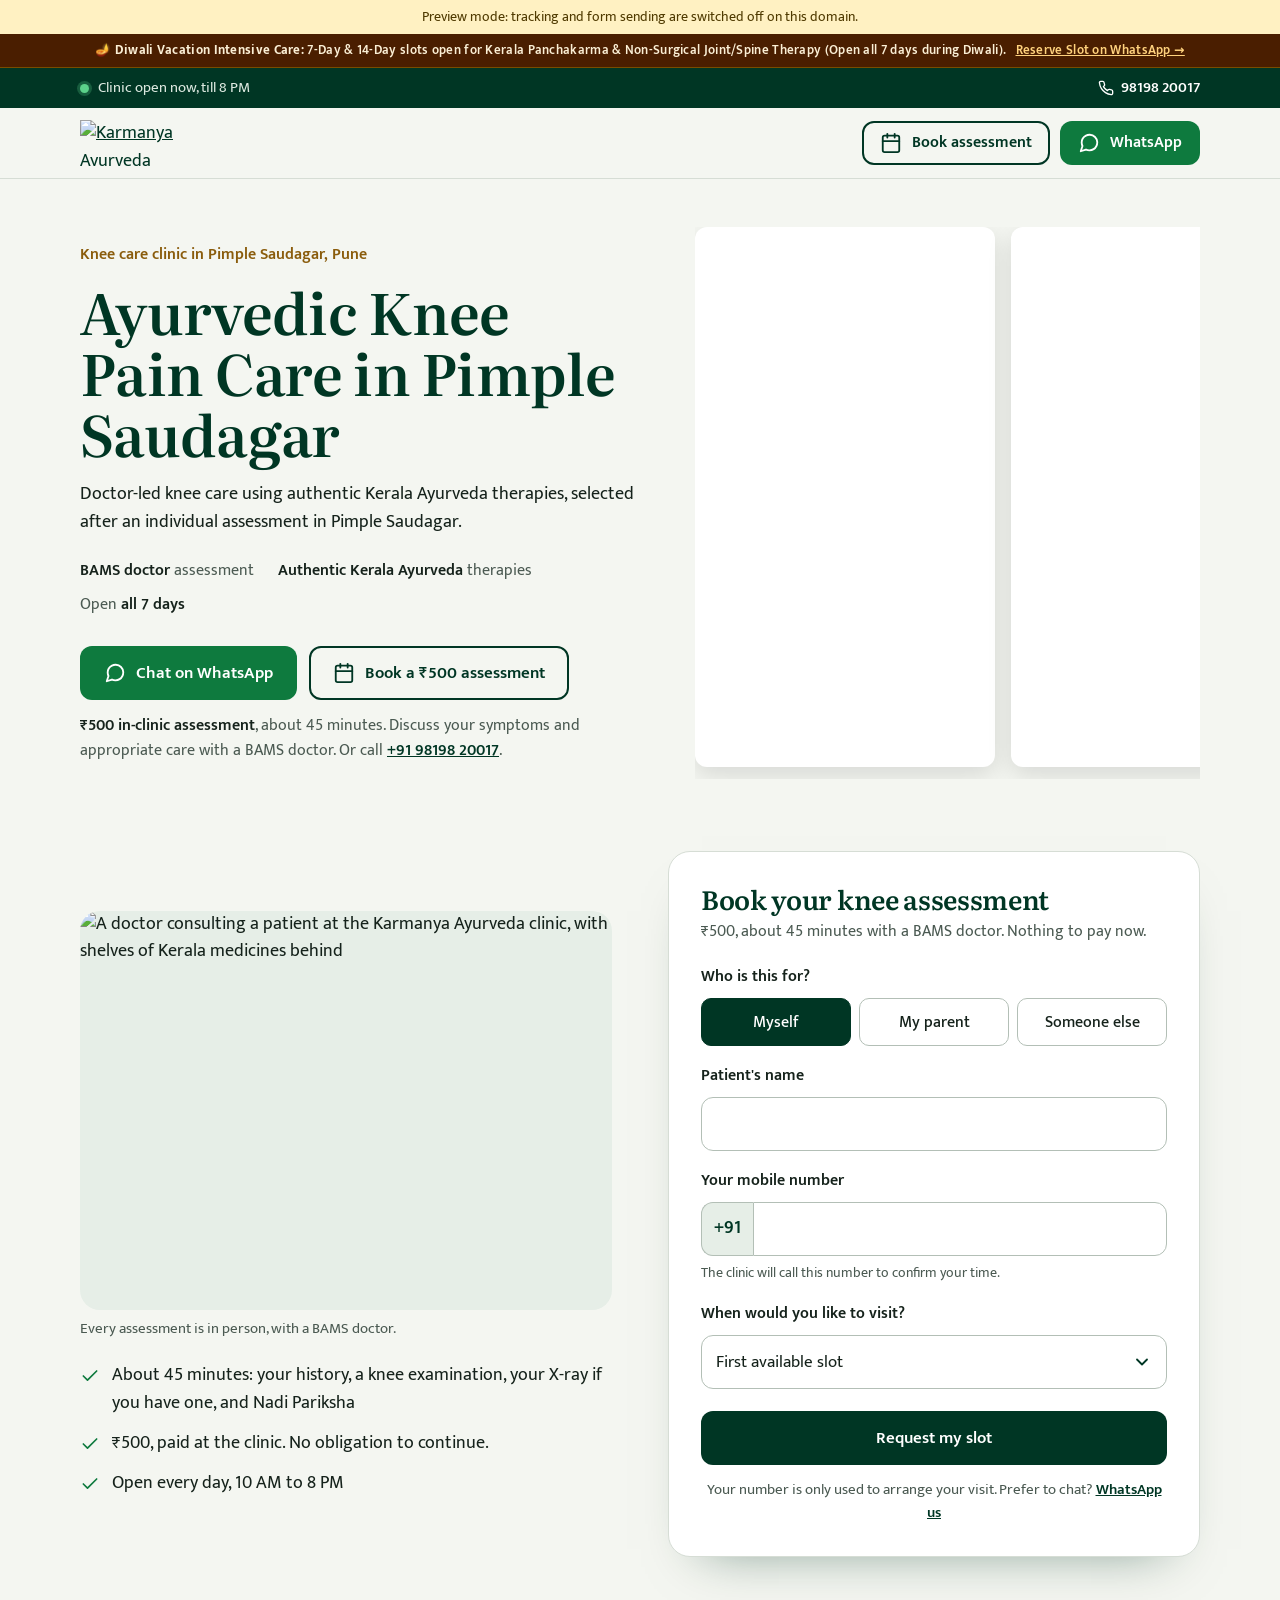
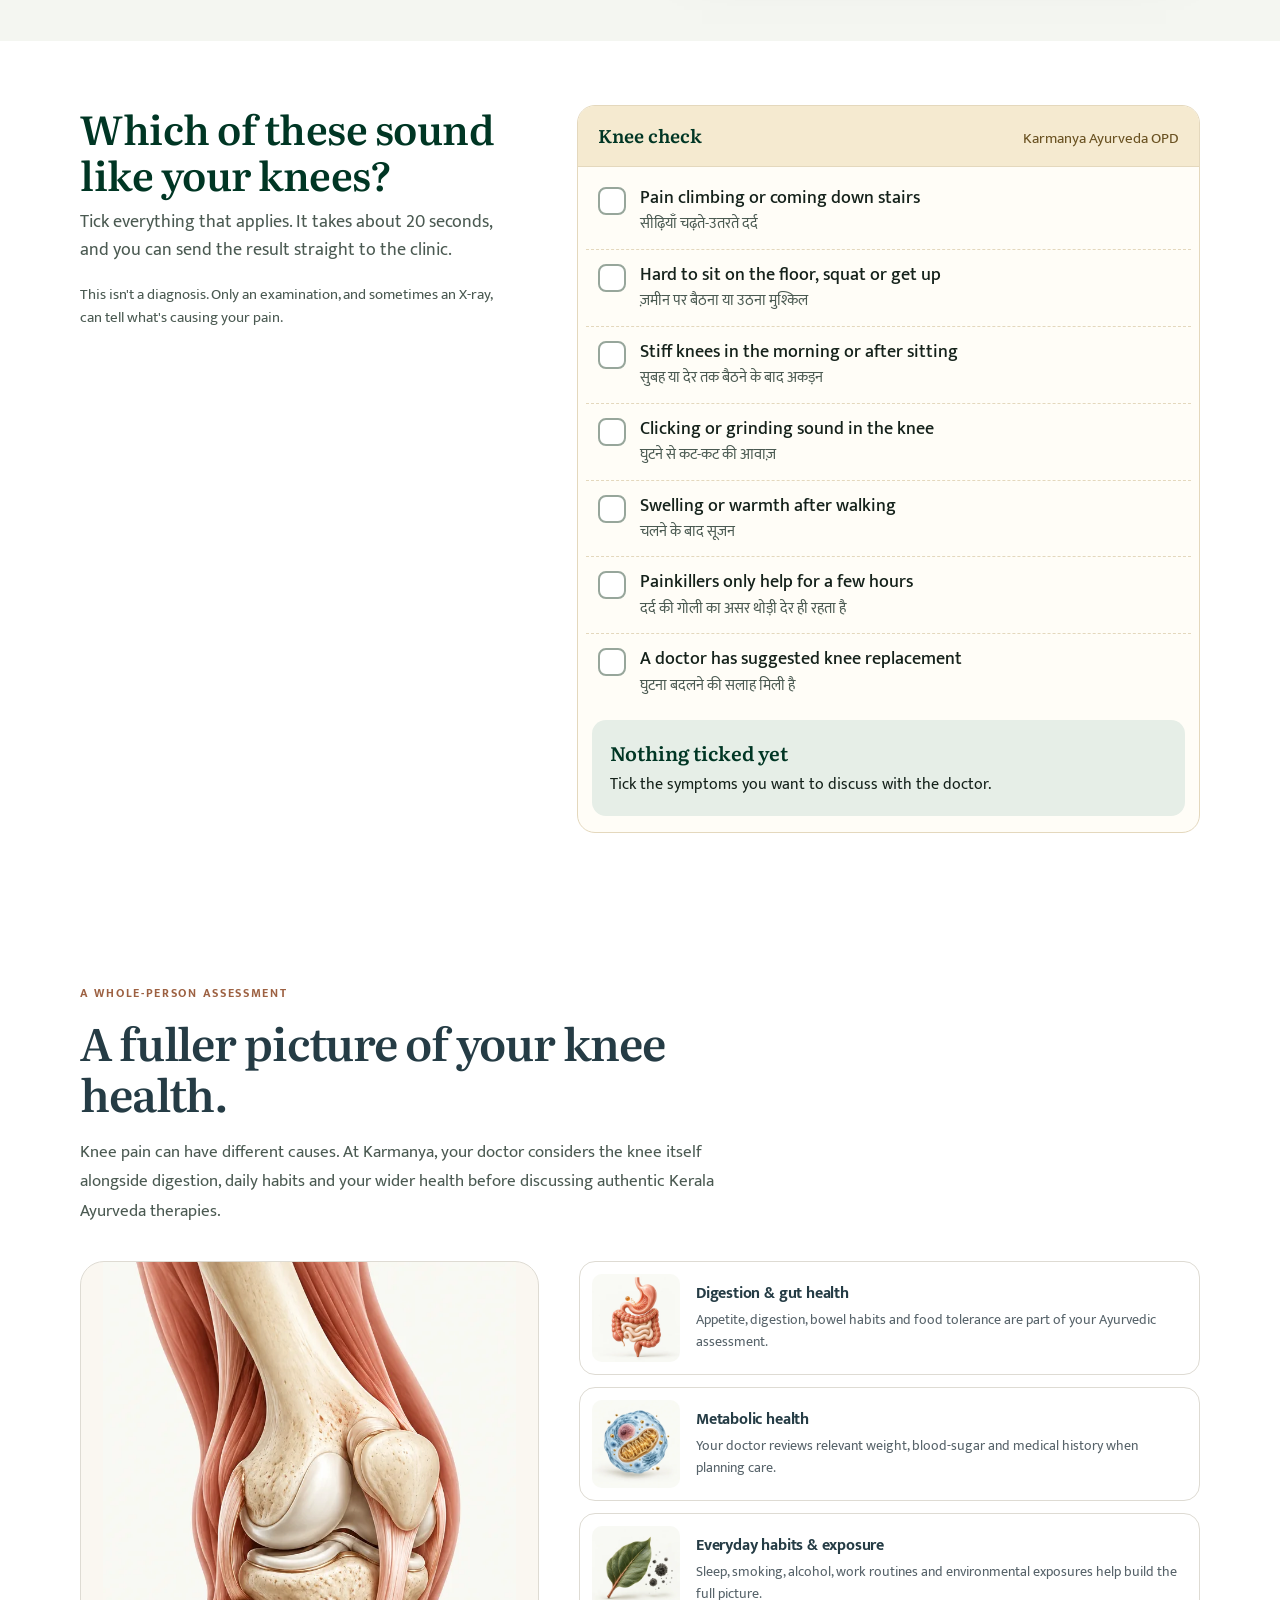
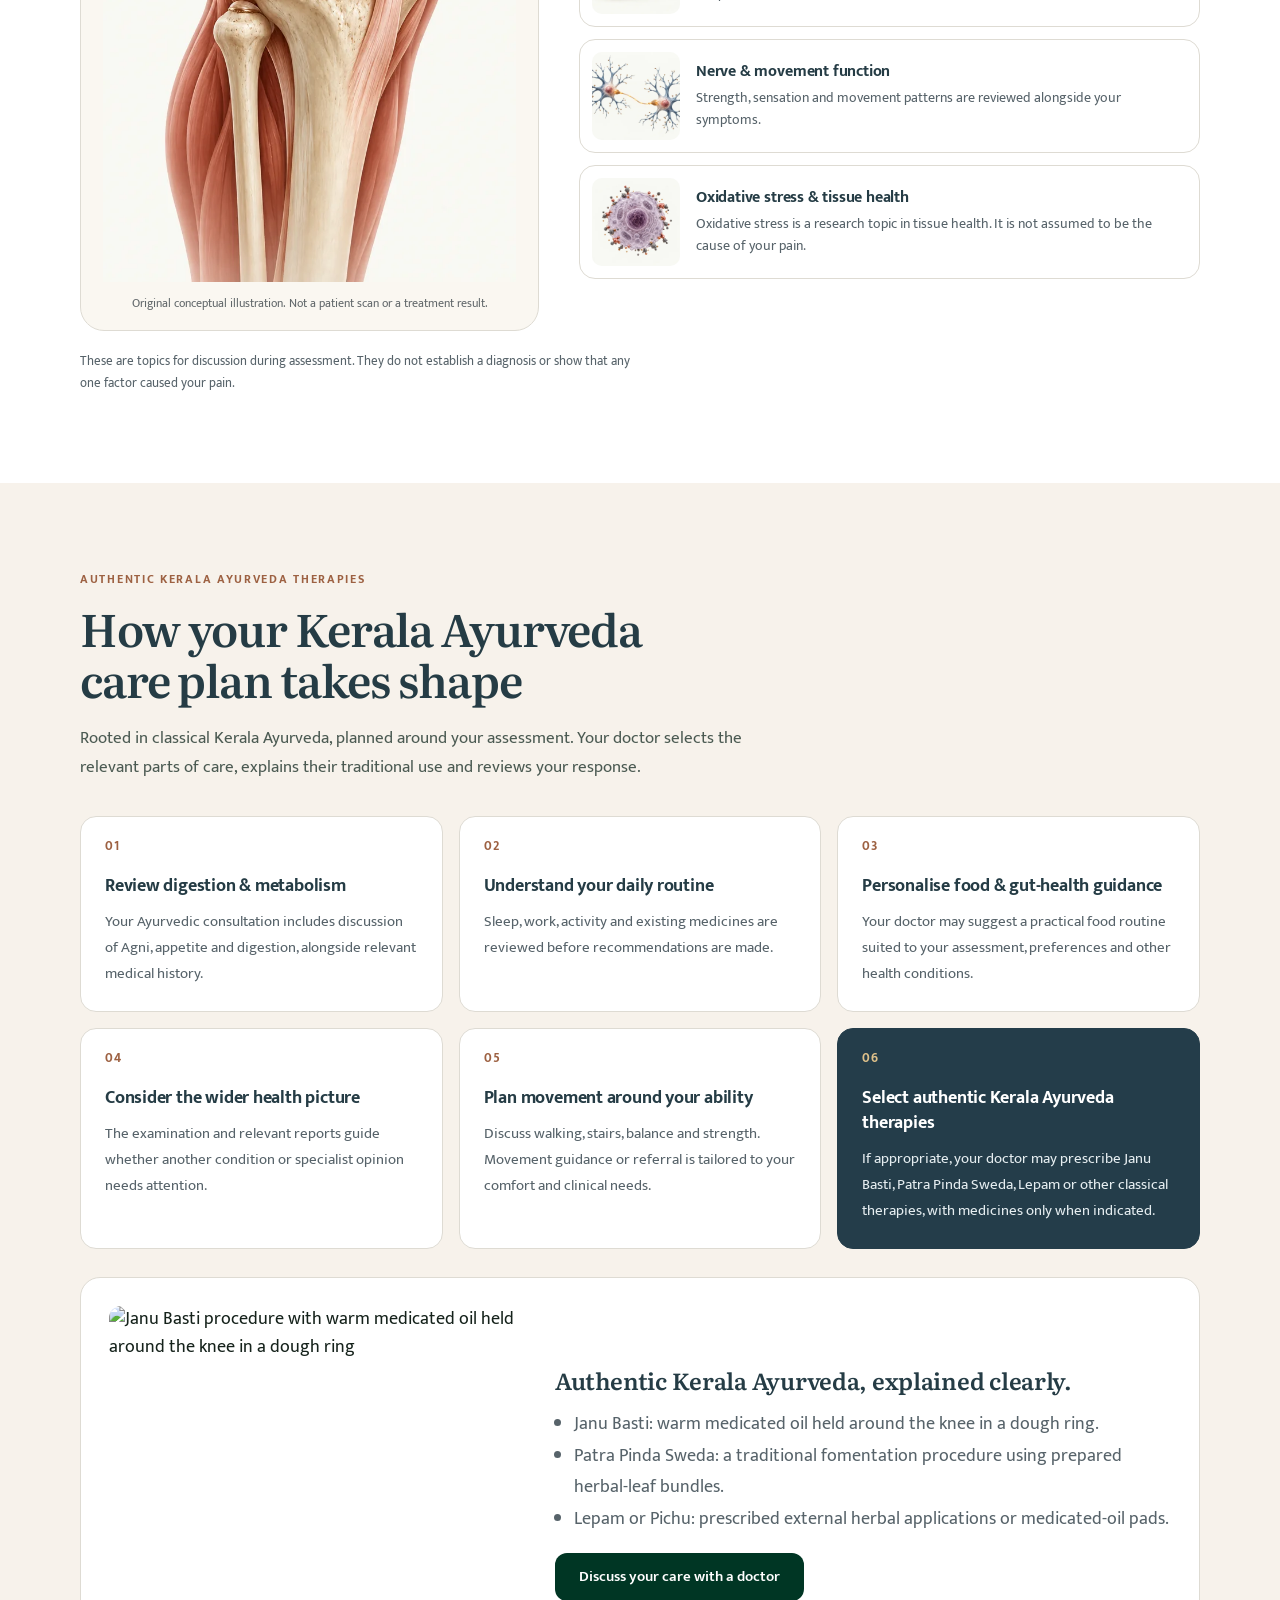
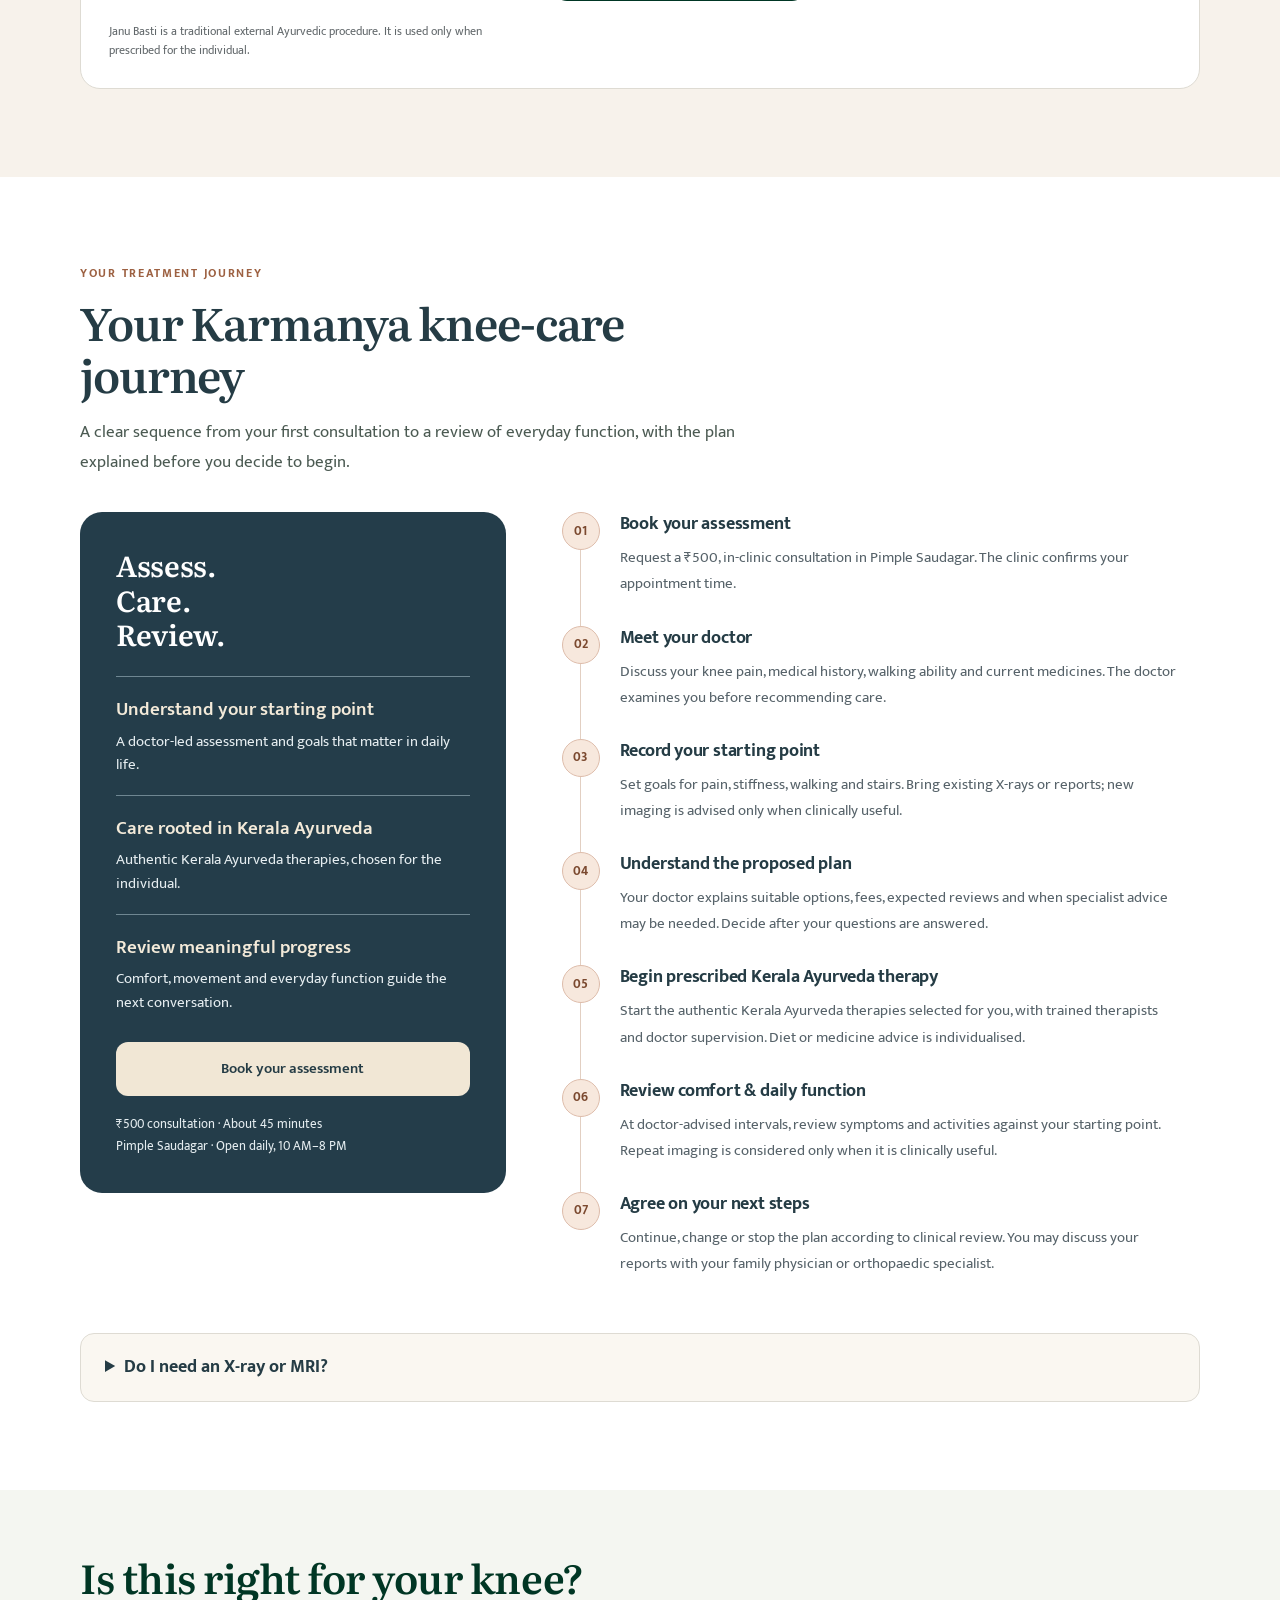
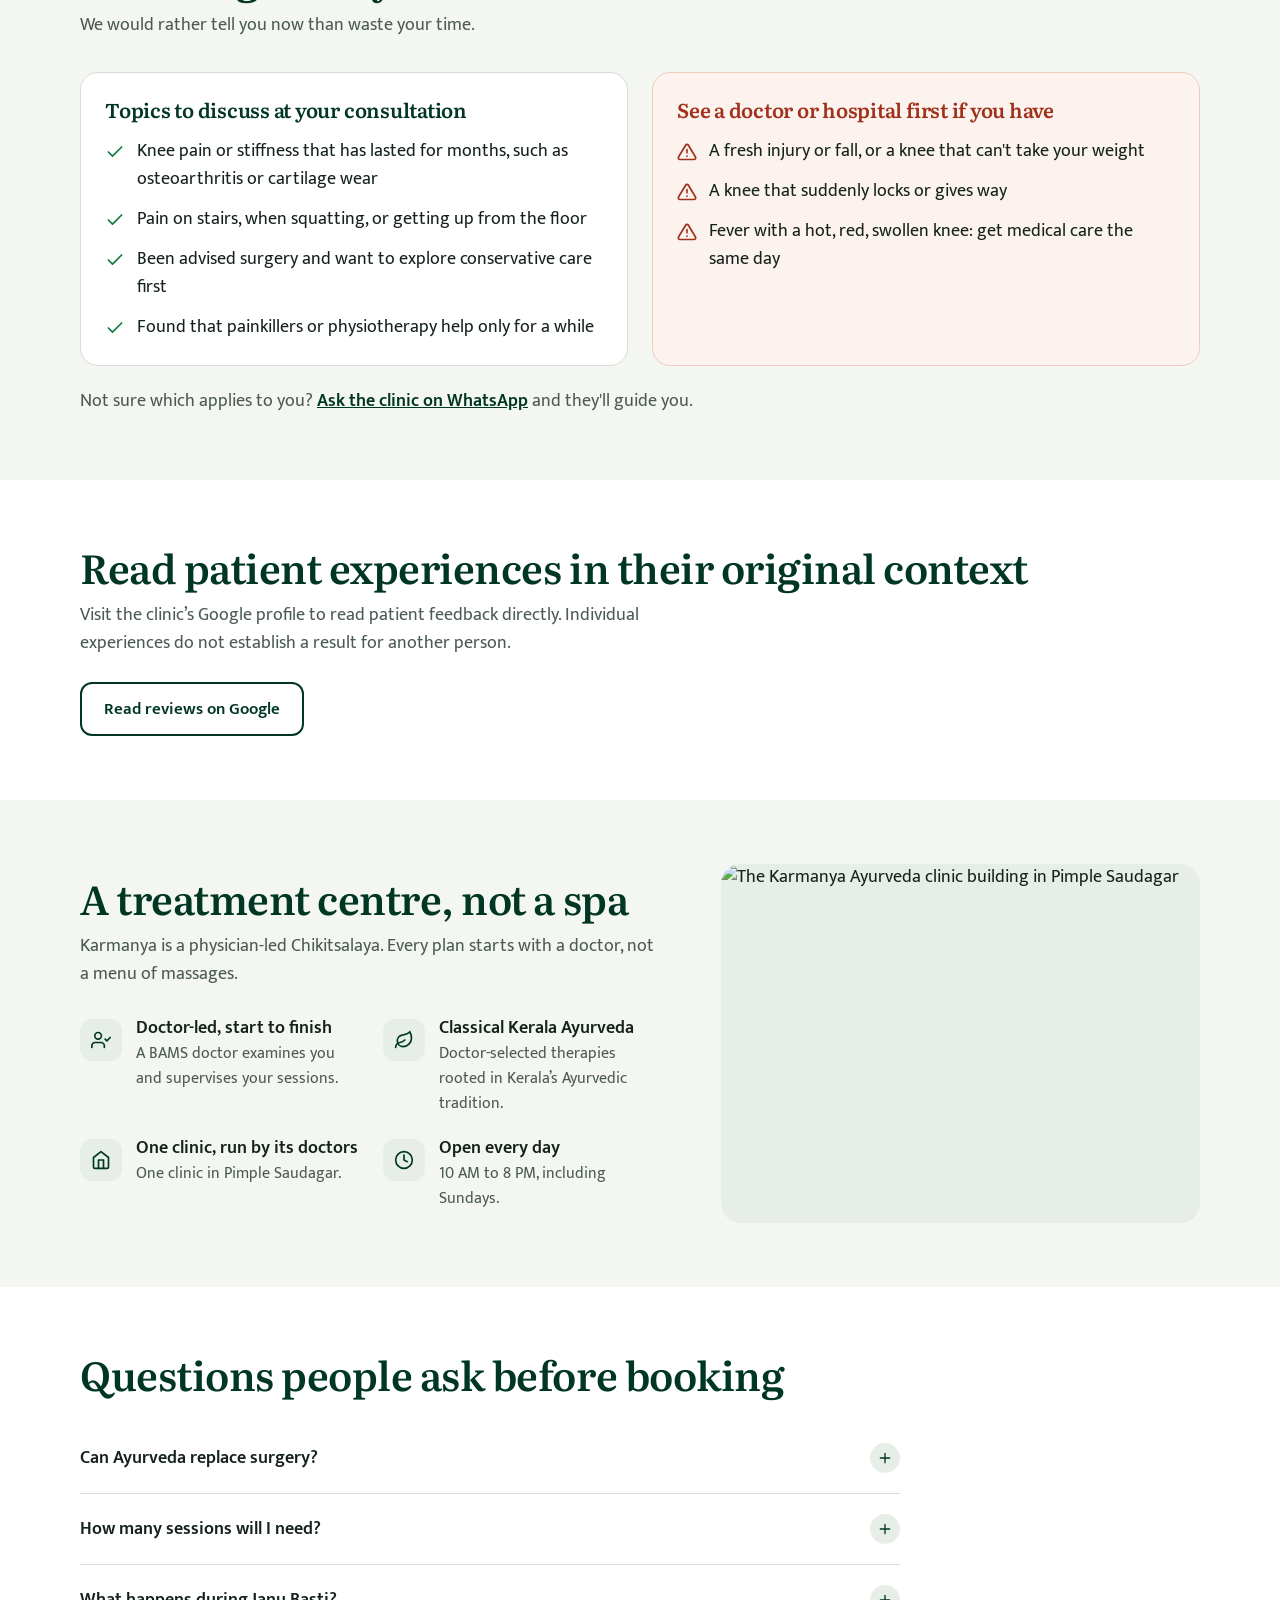
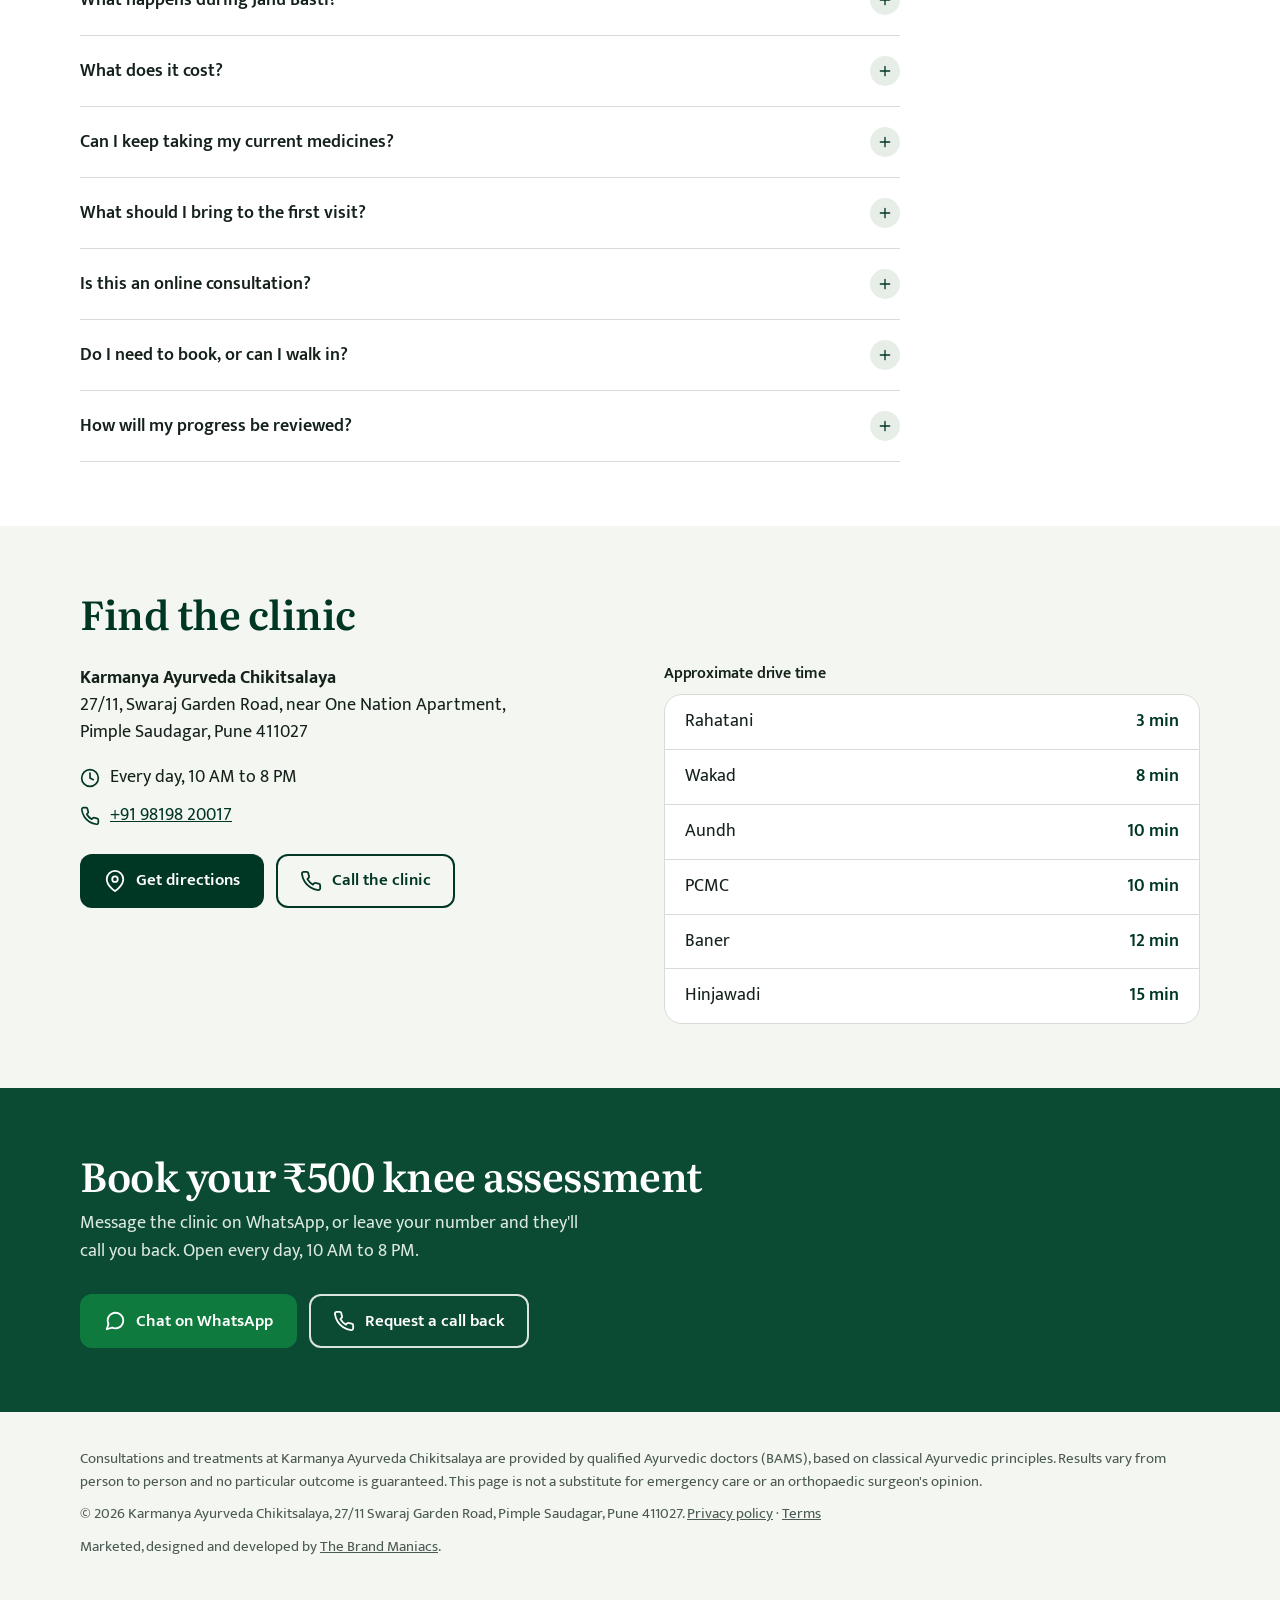
==== commit 800561a6: "Remove former doctor profiles from landing pages" ====
--- a/index.html
+++ b/index.html
@@ -643,12 +643,6 @@
       </div>
       <p class="offer"><strong>₹500 in-clinic assessment</strong>, about 45 minutes. Discuss your symptoms and appropriate care with a BAMS doctor. Or call <a href="tel:+919819820017" data-loc="hero_text">+91 98198 20017</a>.</p>
 
-      <div class="docs-line">
-        <div class="avatars">
-          <img src="https://karmanyaayurveda.com/images/doctors/dr-tejasvi-portrait.webp" alt="Dr. Tejasvi Mulik" width="50" height="50">
-        </div>
-        <p>You'll be examined by <strong>Dr. Tejasvi Mulik</strong> (BAMS), Senior Ayurvedic Physician, in person.</p>
-      </div>
     </div>
 
   </div>
@@ -846,23 +840,6 @@
       </div>
     </div>
     <p class="fit-after">Not sure which applies to you? <a data-wa data-loc="fit" href="https://wa.me/919819820017?text=Namaste!%20I%20would%20like%20to%20book%20a%20knee%20assessment%20at%20Karmanya%20Ayurveda%2C%20Pimple%20Saudagar.%20Please%20share%20an%20available%20slot.">Ask the clinic on WhatsApp</a> and they'll guide you.</p>
-  </div>
-</section>
-
-<!-- DOCTORS -->
-<section class="section paper">
-  <div class="wrap">
-    <h2>Doctor-led care at Karmanya</h2>
-    <div class="docs" style="grid-template-columns: 1fr; max-width: 680px; margin: 32px auto 0;">
-      <article class="doc">
-        <img src="https://karmanyaayurveda.com/images/doctors/dr-tejasvi-portrait.webp" alt="Dr. Tejasvi Mulik" width="348" height="430" loading="lazy">
-        <div>
-          <h3>Dr. Tejasvi Mulik</h3>
-          <p class="creds">BAMS &bull; Senior Ayurvedic Physician & Nadi Pariksha Specialist</p>
-          <p class="bio">Dr. Tejasvi Mulik is a BAMS Ayurvedic physician at Karmanya. Your consultation includes discussion of symptoms, relevant reports and an individual care plan using authentic Kerala Ayurveda therapies when appropriate.</p>
-        </div>
-      </article>
-    </div>
   </div>
 </section>
 
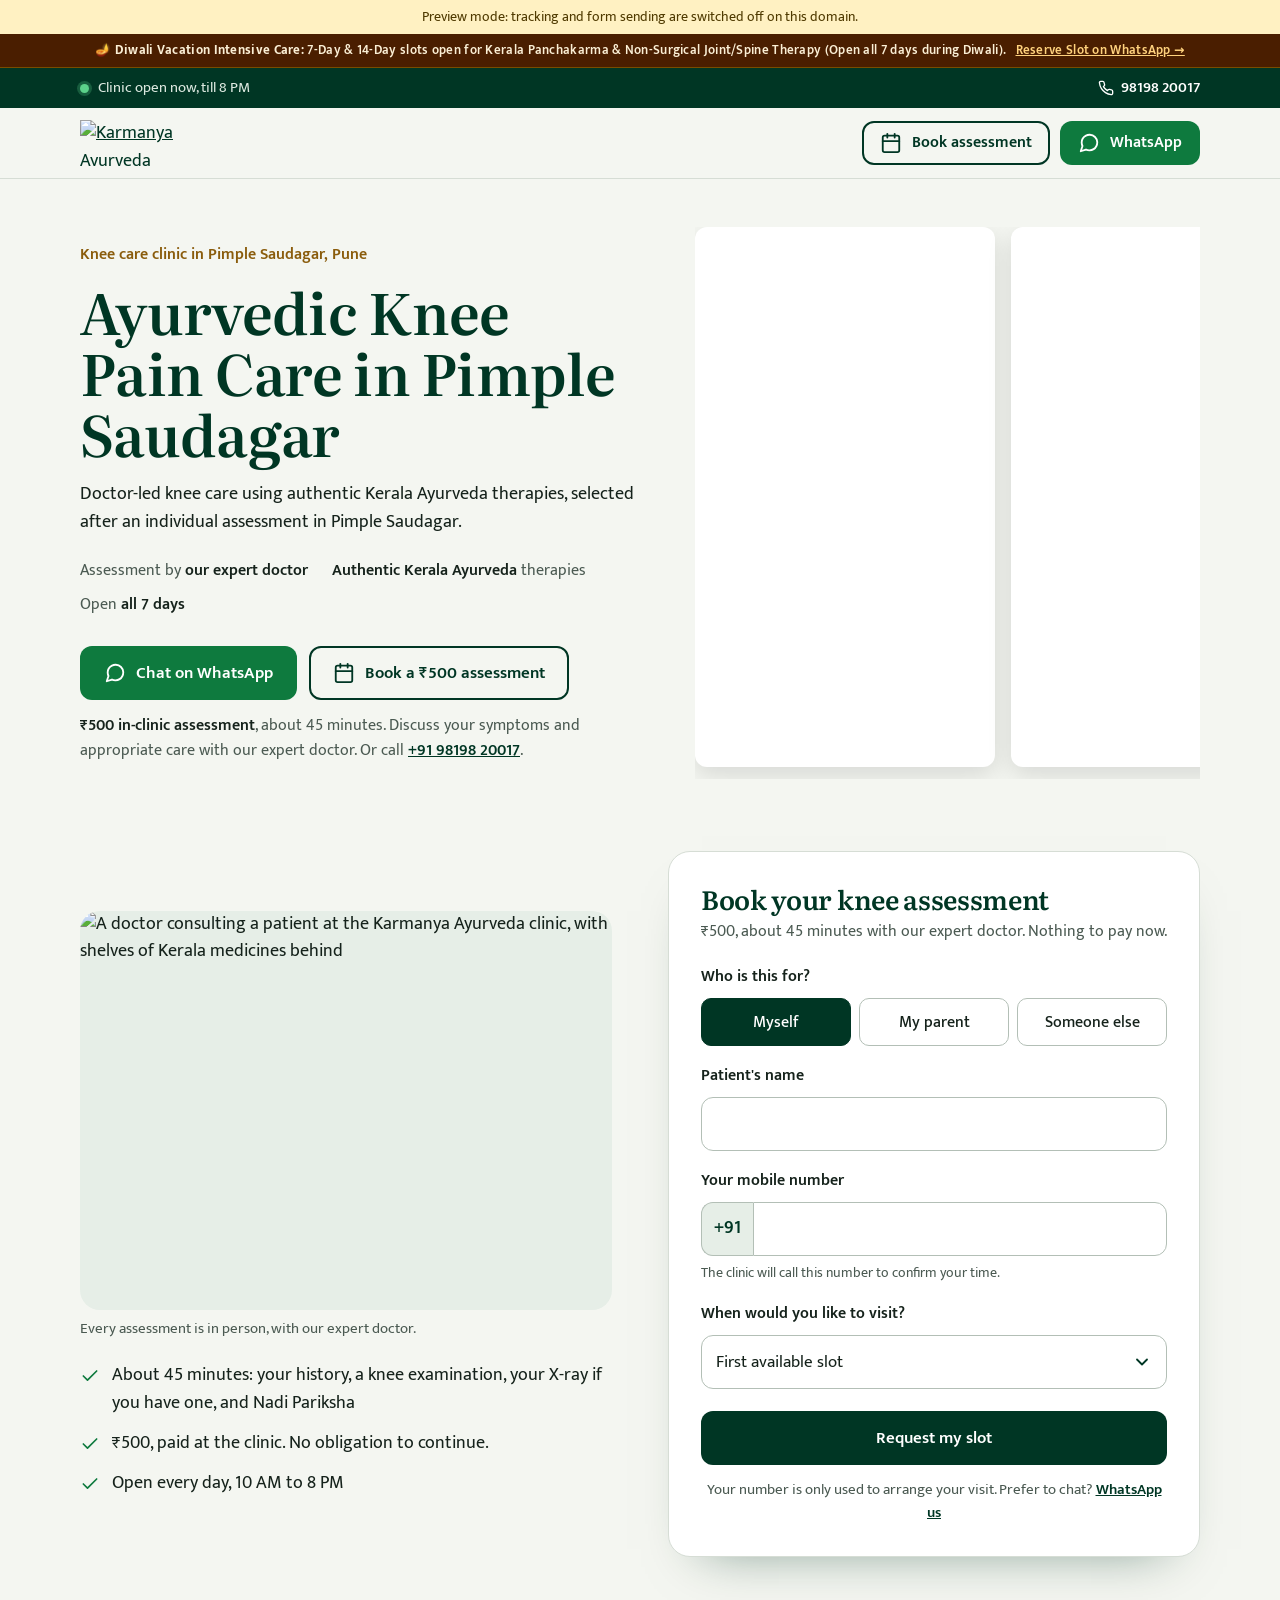
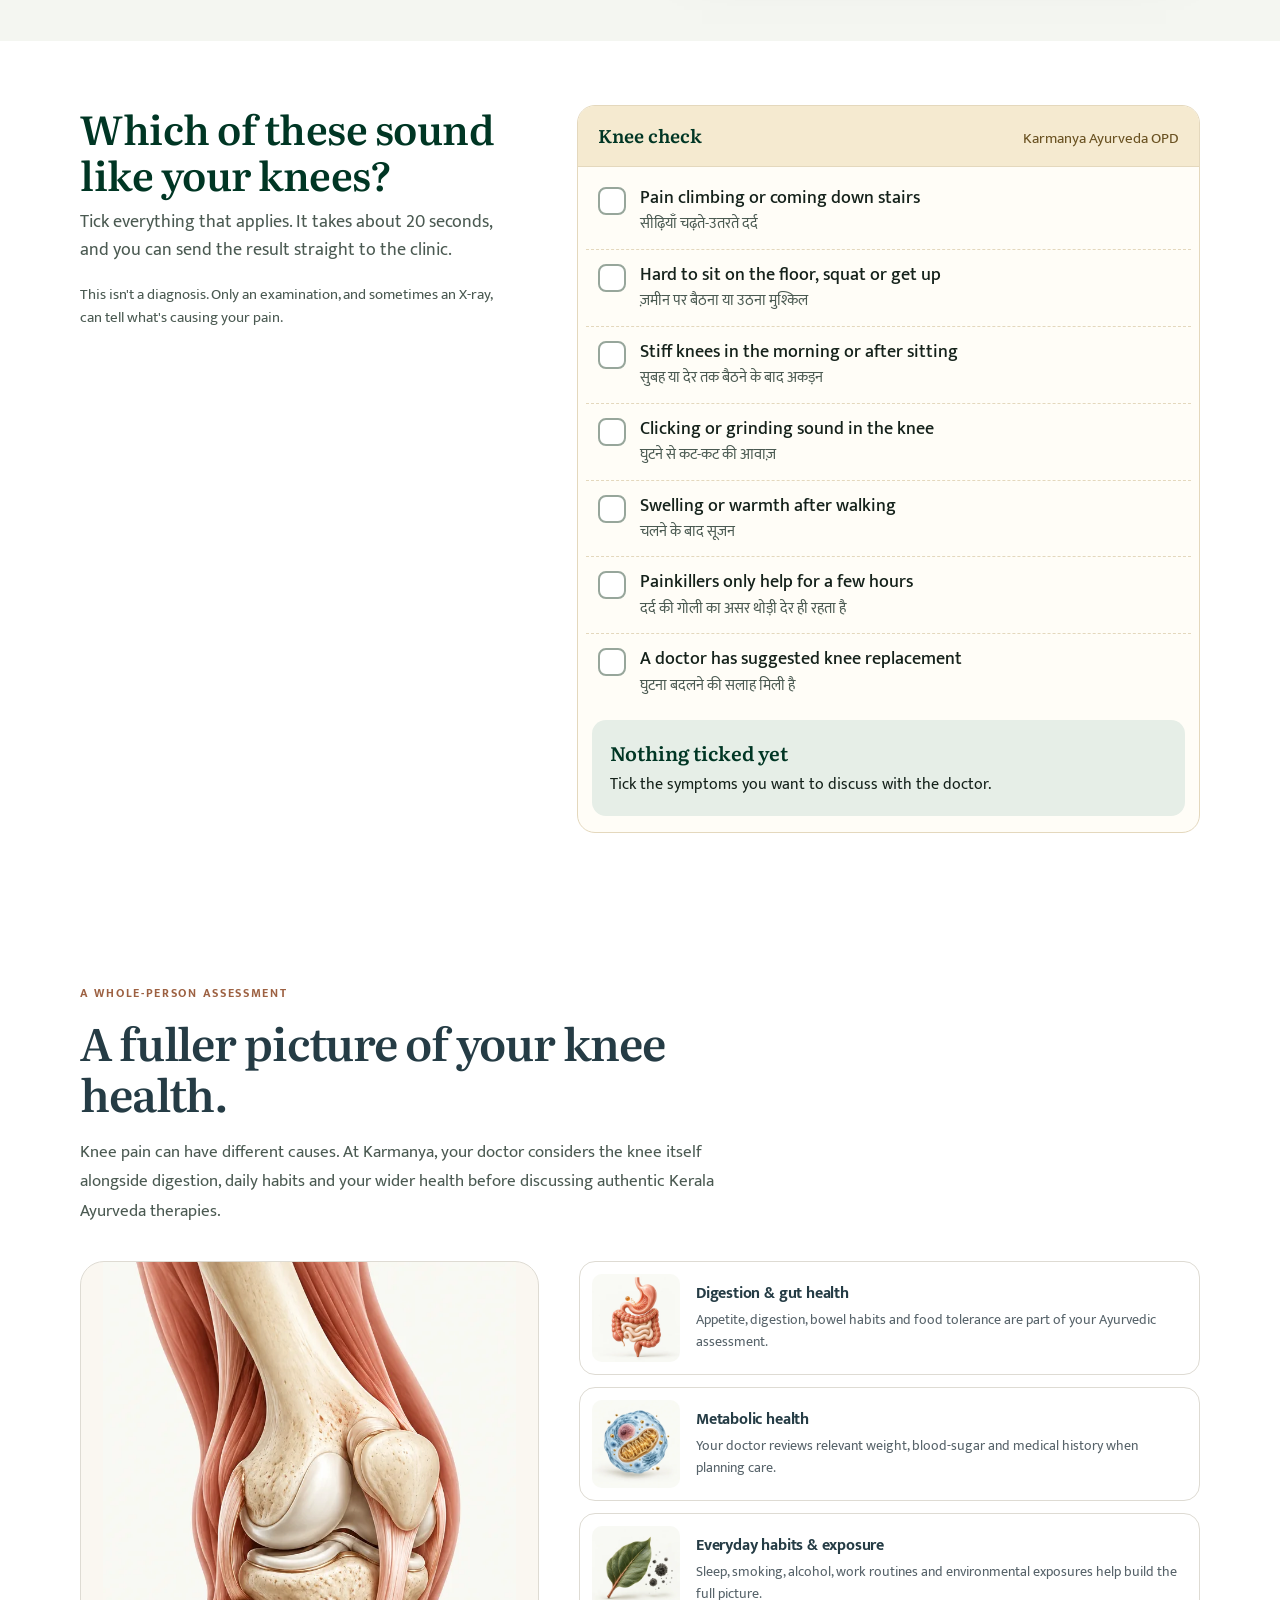
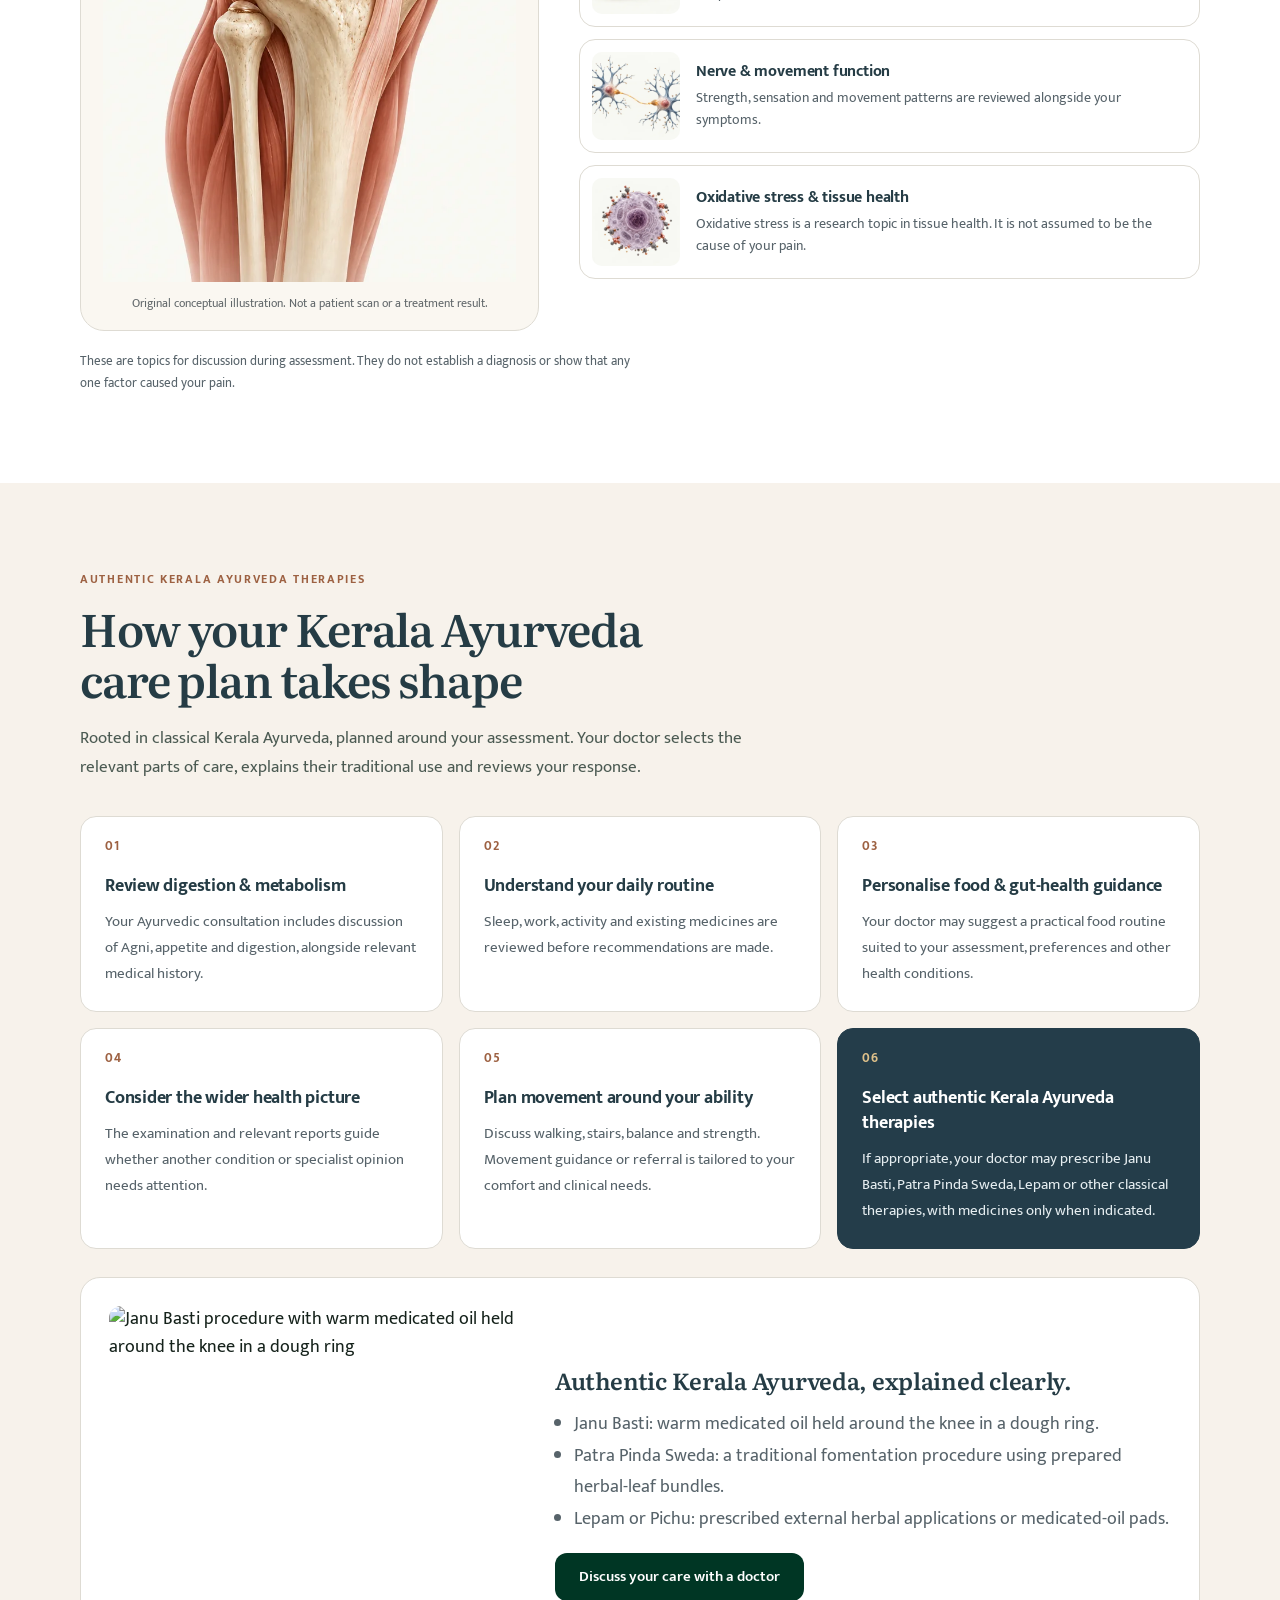
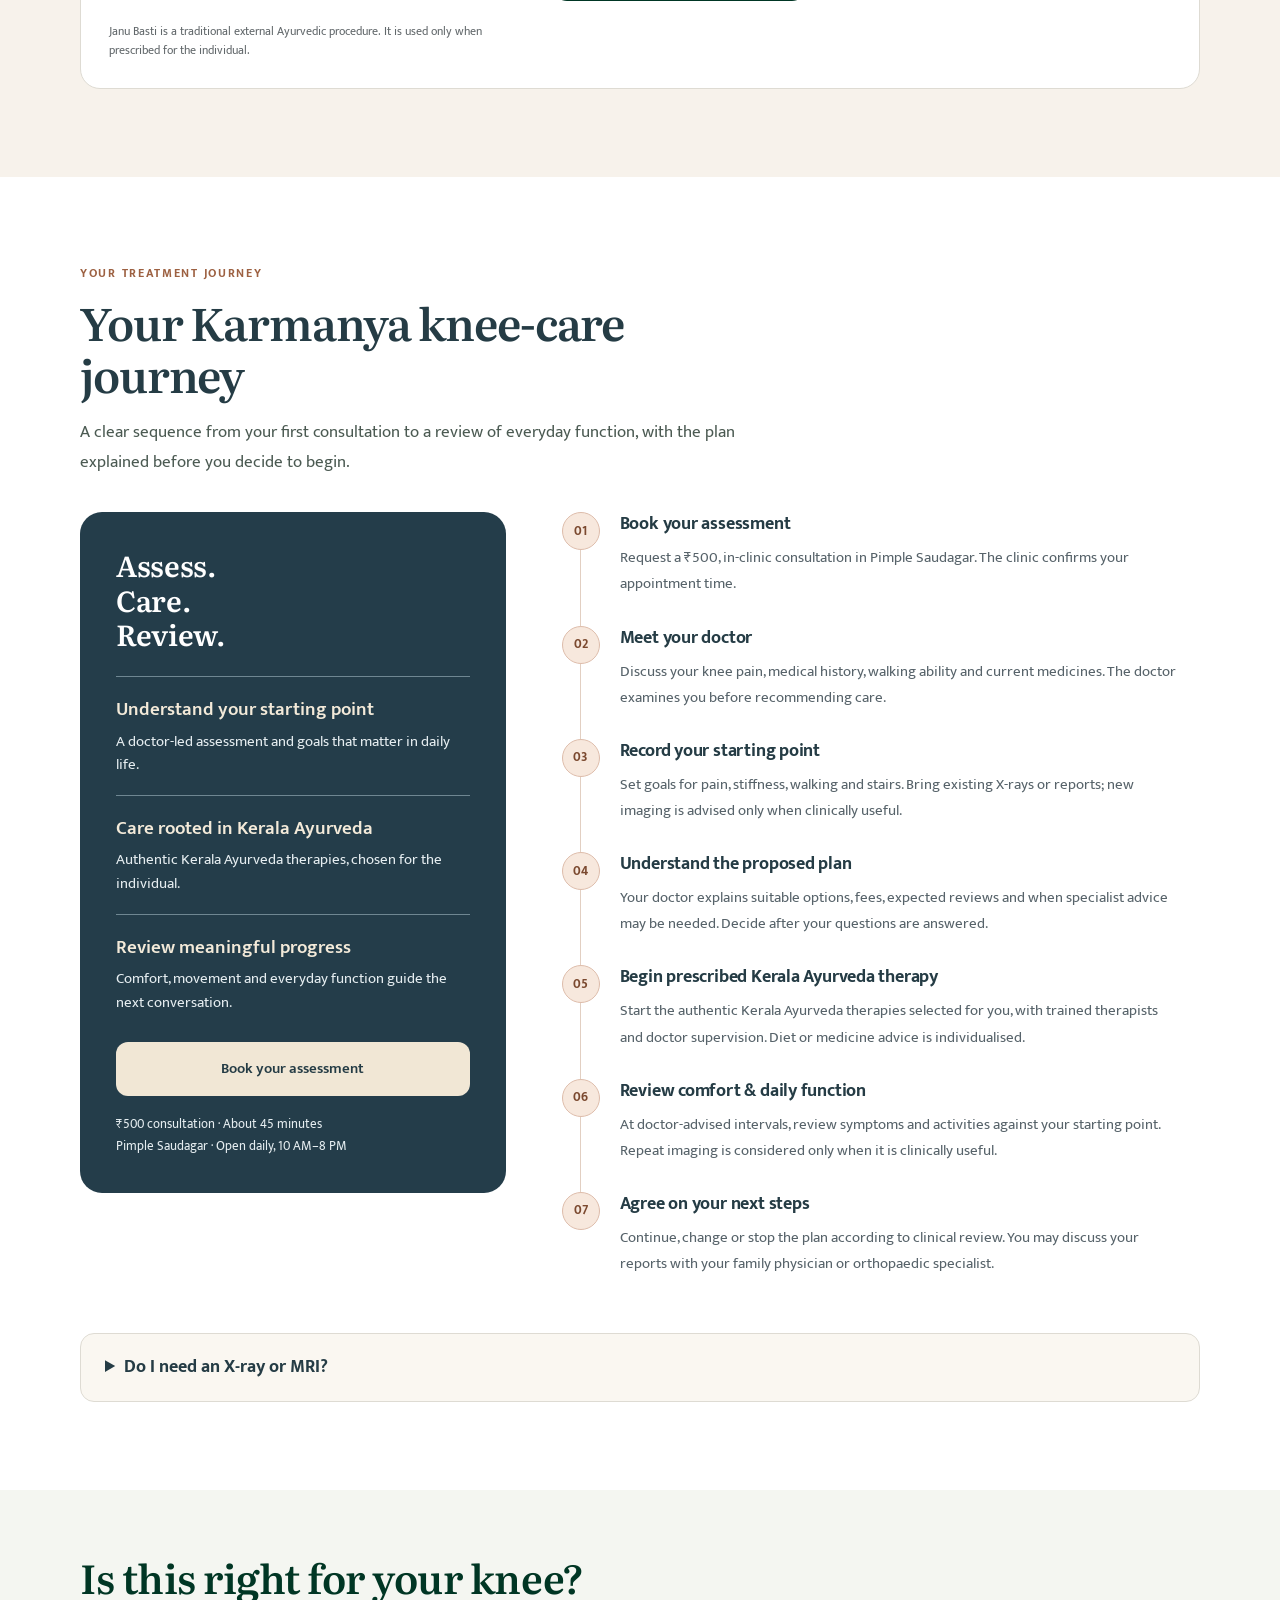
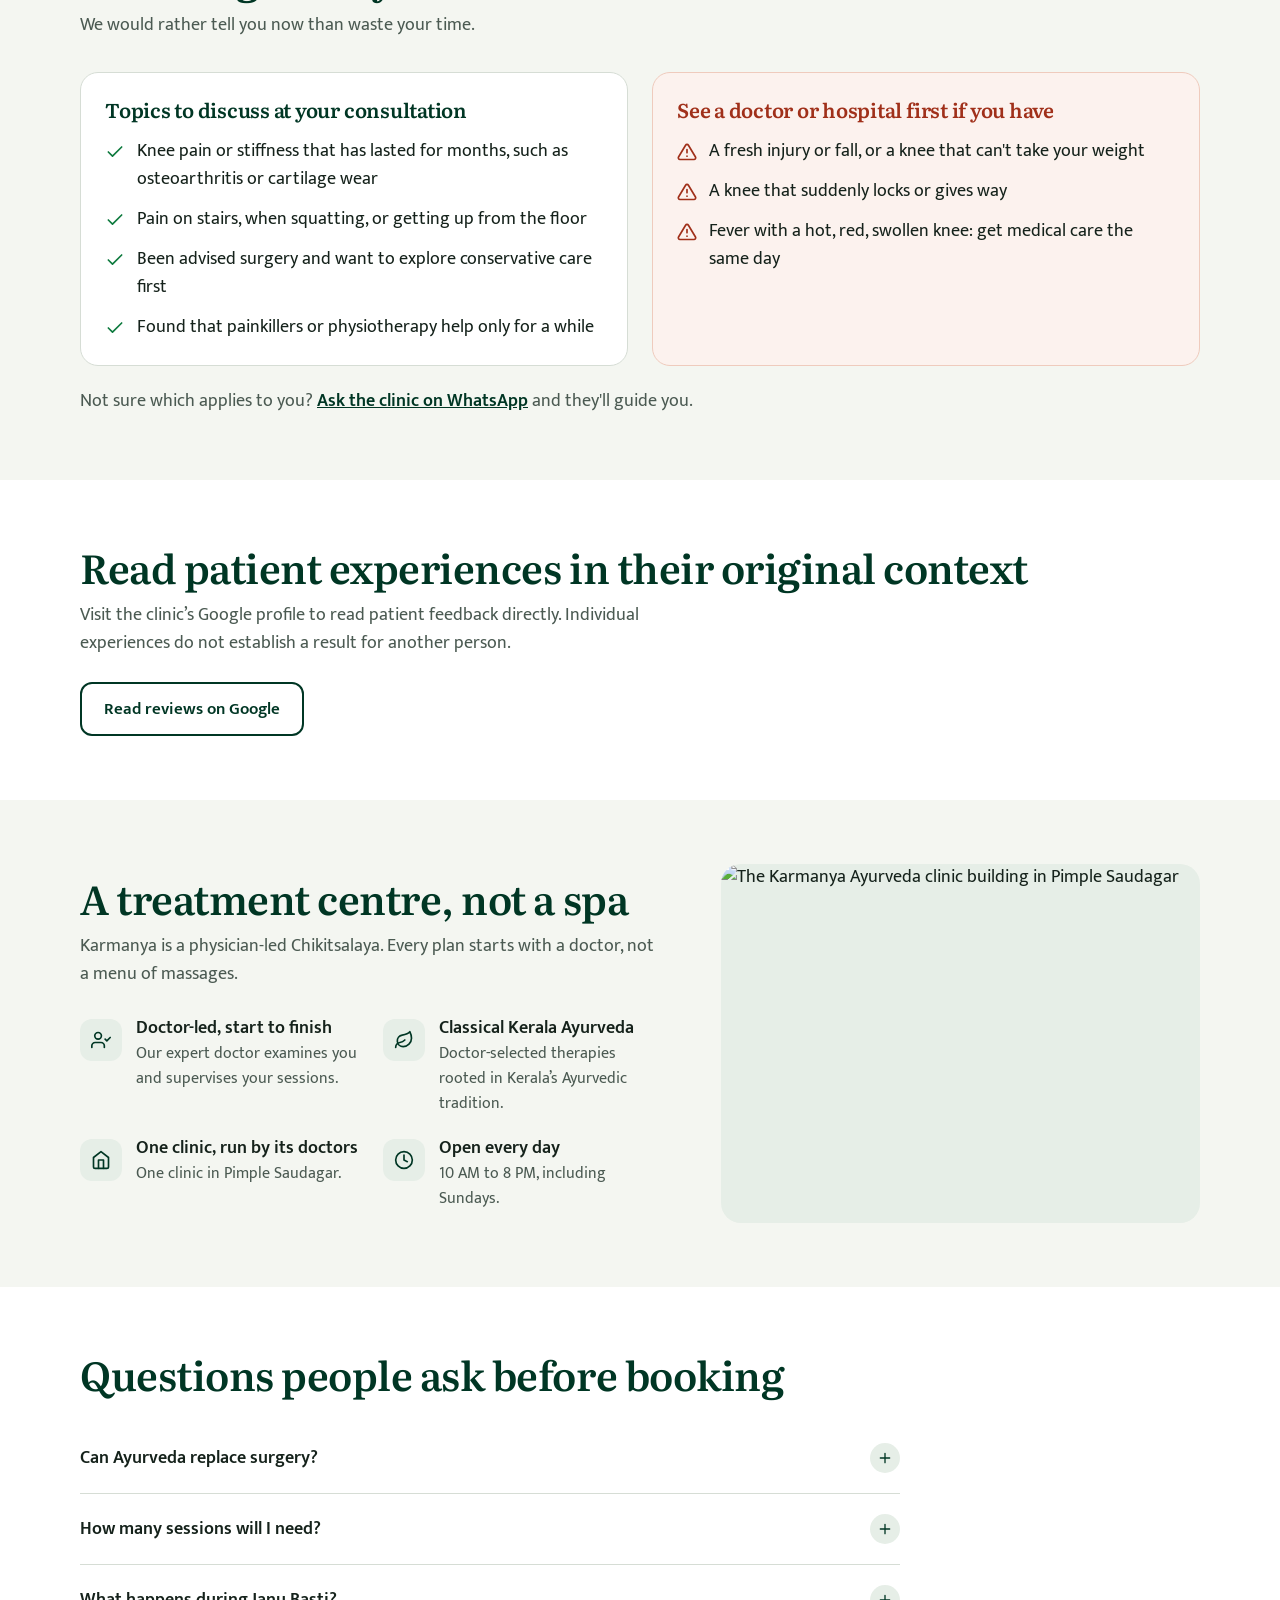
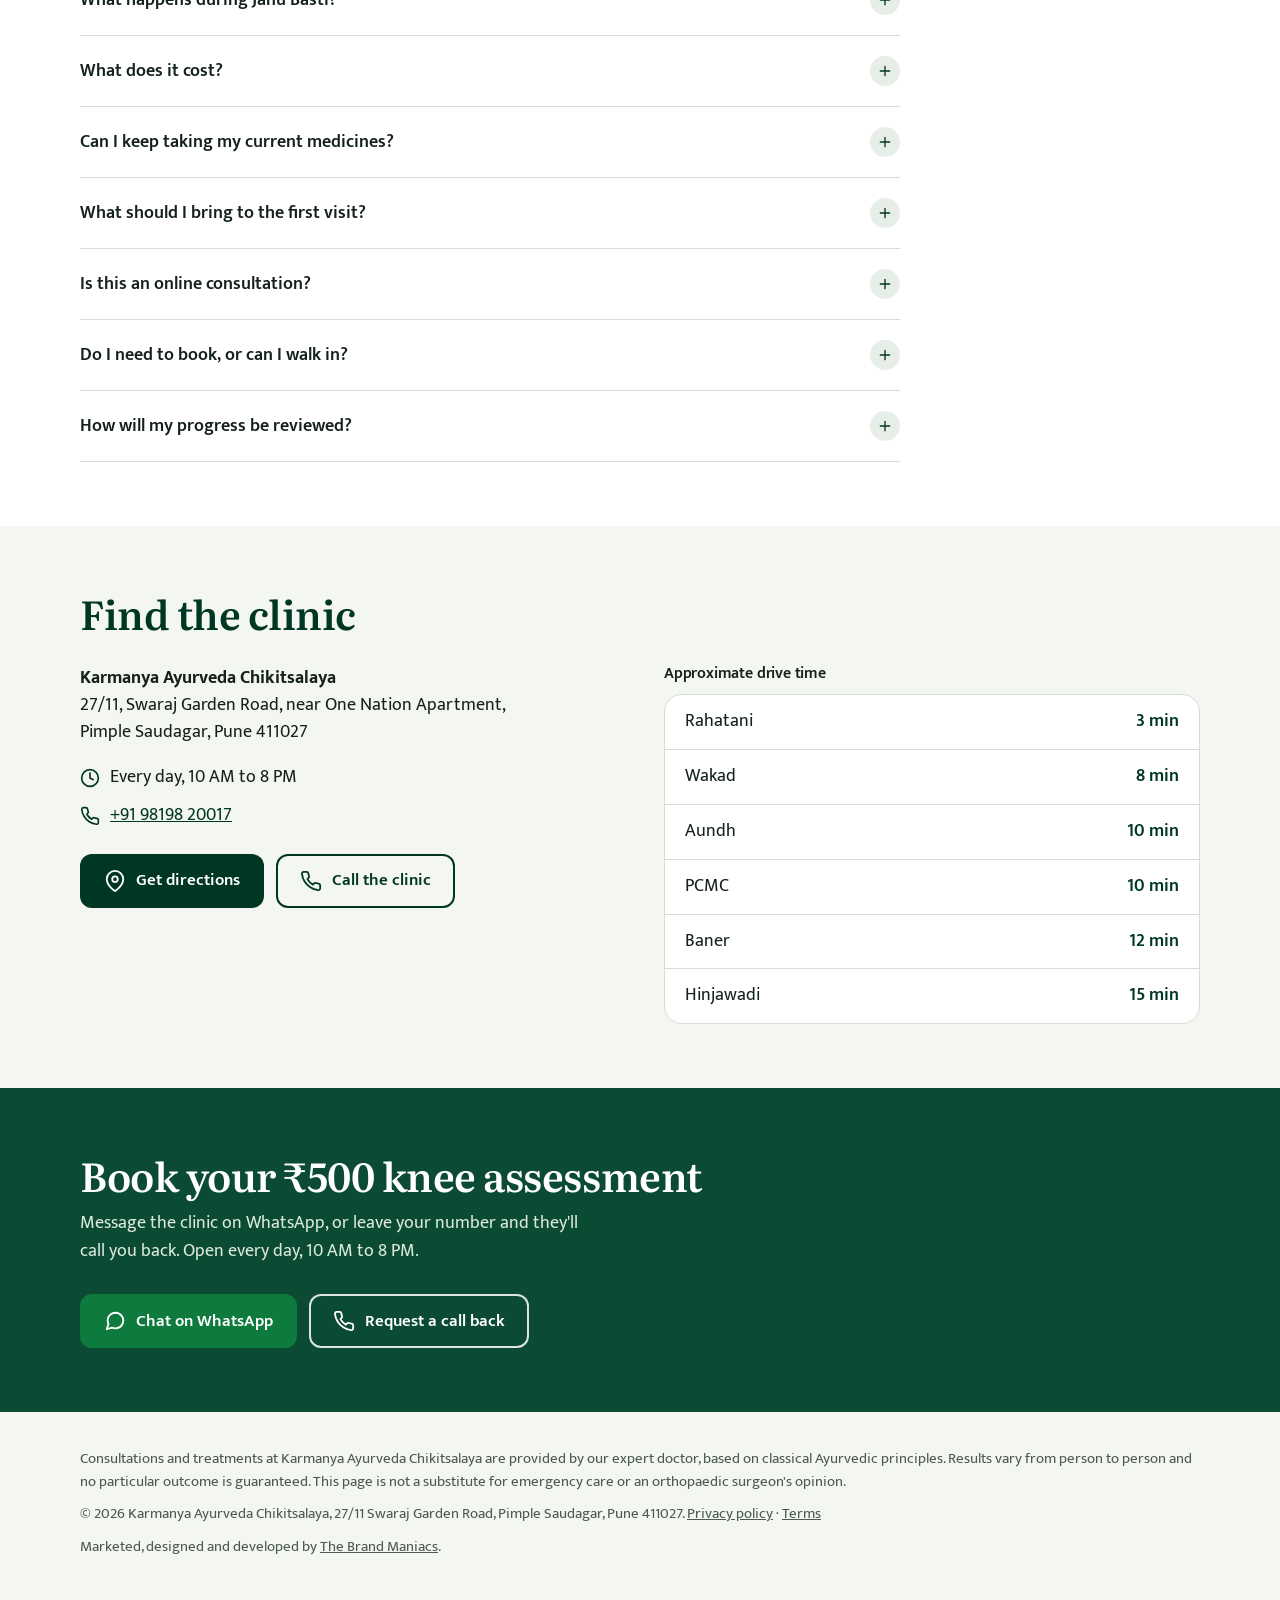
==== commit 30779b32: "Use our expert doctor across landing-page copy" ====
--- a/index.html
+++ b/index.html
@@ -20,7 +20,7 @@
 <meta property="og:type" content="website">
 <meta property="og:site_name" content="Karmanya Ayurveda Chikitsalaya">
 <meta property="og:title" content="Knee pain? Non-surgical Kerala Ayurvedic care in Pimple Saudagar">
-<meta property="og:description" content="₹500 in-clinic knee assessment with BAMS doctors. Open every day, 10 AM to 8 PM.">
+<meta property="og:description" content="₹500 in-clinic knee assessment with our expert doctor. Open every day, 10 AM to 8 PM.">
 <meta property="og:image" content="https://karmanyaayurveda.com/images/facility/kerala-ayurveda-pharmacy.webp">
 <meta name="theme-color" content="#003624">
 <link rel="icon" href="https://karmanyaayurveda.com/images/logo.png">
@@ -91,7 +91,7 @@
   },
   "surgery": {
     "title": "Understand your knee care options",
-    "sub": "Bring your existing reports and treatment recommendations. A BAMS doctor assesses suitability and explains when specialist advice is needed.",
+    "sub": "Bring your existing reports and treatment recommendations. Our expert doctor assesses suitability and explains when specialist advice is needed.",
     "wa": "Namaste! I would like to book a knee assessment at Karmanya Ayurveda, Pimple Saudagar. Please share an available slot."
   },
   "parent": {
@@ -635,13 +635,13 @@
         })();
       </script>
 
-      <ul class="proof"><li><span><strong>BAMS doctor</strong> assessment</span></li><li><span><strong>Authentic Kerala Ayurveda</strong> therapies</span></li><li><span>Open <strong>all 7 days</strong></span></li></ul>
+      <ul class="proof"><li><span>Assessment by <strong>our expert doctor</strong></span></li><li><span><strong>Authentic Kerala Ayurveda</strong> therapies</span></li><li><span>Open <strong>all 7 days</strong></span></li></ul>
 
       <div class="cta-row" id="heroCtas">
         <a class="btn btn-wa" data-wa data-loc="hero" href="https://wa.me/919819820017?text=Namaste!%20I%20would%20like%20to%20book%20a%20knee%20assessment%20at%20Karmanya%20Ayurveda%2C%20Pimple%20Saudagar.%20Please%20share%20an%20available%20slot."><svg class="icon" aria-hidden="true"><use href="#i-chat"/></svg>Chat on WhatsApp</a>
         <a class="btn btn-outline" href="#book"><svg class="icon" aria-hidden="true"><use href="#i-cal"/></svg>Book a ₹500 assessment</a>
       </div>
-      <p class="offer"><strong>₹500 in-clinic assessment</strong>, about 45 minutes. Discuss your symptoms and appropriate care with a BAMS doctor. Or call <a href="tel:+919819820017" data-loc="hero_text">+91 98198 20017</a>.</p>
+      <p class="offer"><strong>₹500 in-clinic assessment</strong>, about 45 minutes. Discuss your symptoms and appropriate care with our expert doctor. Or call <a href="tel:+919819820017" data-loc="hero_text">+91 98198 20017</a>.</p>
 
     </div>
 
@@ -654,7 +654,7 @@
       <div class="card-form" id="book">
         <div id="formWrap">
           <h2>Book your knee assessment</h2>
-          <p class="form-sub">₹500, about 45 minutes with a BAMS doctor. Nothing to pay now.</p>
+          <p class="form-sub">₹500, about 45 minutes with our expert doctor. Nothing to pay now.</p>
 
           <form id="leadForm" action="/api/consultation" method="post" novalidate>
             <input type="hidden" name="website" value="">
@@ -714,7 +714,7 @@
       <aside class="book-aside">
         <figure>
           <img src="https://karmanyaayurveda.com/images/facility/kerala-ayurveda-pharmacy.webp" alt="A doctor consulting a patient at the Karmanya Ayurveda clinic, with shelves of Kerala medicines behind" width="1200" height="896" loading="lazy">
-          <figcaption>Every assessment is in person, with a BAMS doctor.</figcaption>
+          <figcaption>Every assessment is in person, with our expert doctor.</figcaption>
         </figure>
         <ul class="book-points">
           <li><svg class="icon" aria-hidden="true"><use href="#i-check"/></svg><span>About 45 minutes: your history, a knee examination, your X-ray if you have one, and Nadi Pariksha</span></li>
@@ -853,7 +853,7 @@
       <h2>A treatment centre, not a spa</h2>
       <p class="lede">Karmanya is a physician-led Chikitsalaya. Every plan starts with a doctor, not a menu of massages.</p>
       <ul class="points">
-        <li><span class="ic"><svg class="icon" aria-hidden="true"><use href="#i-doc"/></svg></span><div><b>Doctor-led, start to finish</b><span>A BAMS doctor examines you and supervises your sessions.</span></div></li>
+        <li><span class="ic"><svg class="icon" aria-hidden="true"><use href="#i-doc"/></svg></span><div><b>Doctor-led, start to finish</b><span>Our expert doctor examines you and supervises your sessions.</span></div></li>
         <li><span class="ic"><svg class="icon" aria-hidden="true"><use href="#i-leaf"/></svg></span><div><b>Classical Kerala Ayurveda</b><span>Doctor-selected therapies rooted in Kerala’s Ayurvedic tradition.</span></div></li>
         <li><span class="ic"><svg class="icon" aria-hidden="true"><use href="#i-home"/></svg></span><div><b>One clinic, run by its doctors</b><span>One clinic in Pimple Saudagar.</span></div></li>
         <li><span class="ic"><svg class="icon" aria-hidden="true"><use href="#i-clock"/></svg></span><div><b>Open every day</b><span>10 AM to 8 PM, including Sundays.</span></div></li>
@@ -923,7 +923,7 @@
 
 <footer>
   <div class="wrap">
-    <p>Consultations and treatments at Karmanya Ayurveda Chikitsalaya are provided by qualified Ayurvedic doctors (BAMS), based on classical Ayurvedic principles. Results vary from person to person and no particular outcome is guaranteed. This page is not a substitute for emergency care or an orthopaedic surgeon's opinion.</p>
+    <p>Consultations and treatments at Karmanya Ayurveda Chikitsalaya are provided by our expert doctor, based on classical Ayurvedic principles. Results vary from person to person and no particular outcome is guaranteed. This page is not a substitute for emergency care or an orthopaedic surgeon's opinion.</p>
     <p>© 2026 Karmanya Ayurveda Chikitsalaya, 27/11 Swaraj Garden Road, Pimple Saudagar, Pune 411027. <a href="https://consult.karmanyaayurveda.com/privacy.html">Privacy policy</a> · <a href="https://consult.karmanyaayurveda.com/terms.html">Terms</a></p>
     <p>Marketed, designed and developed by <a href="https://www.thebrandmaniacs.online/" target="_blank" rel="noopener">The Brand Maniacs</a>.</p>
   </div>
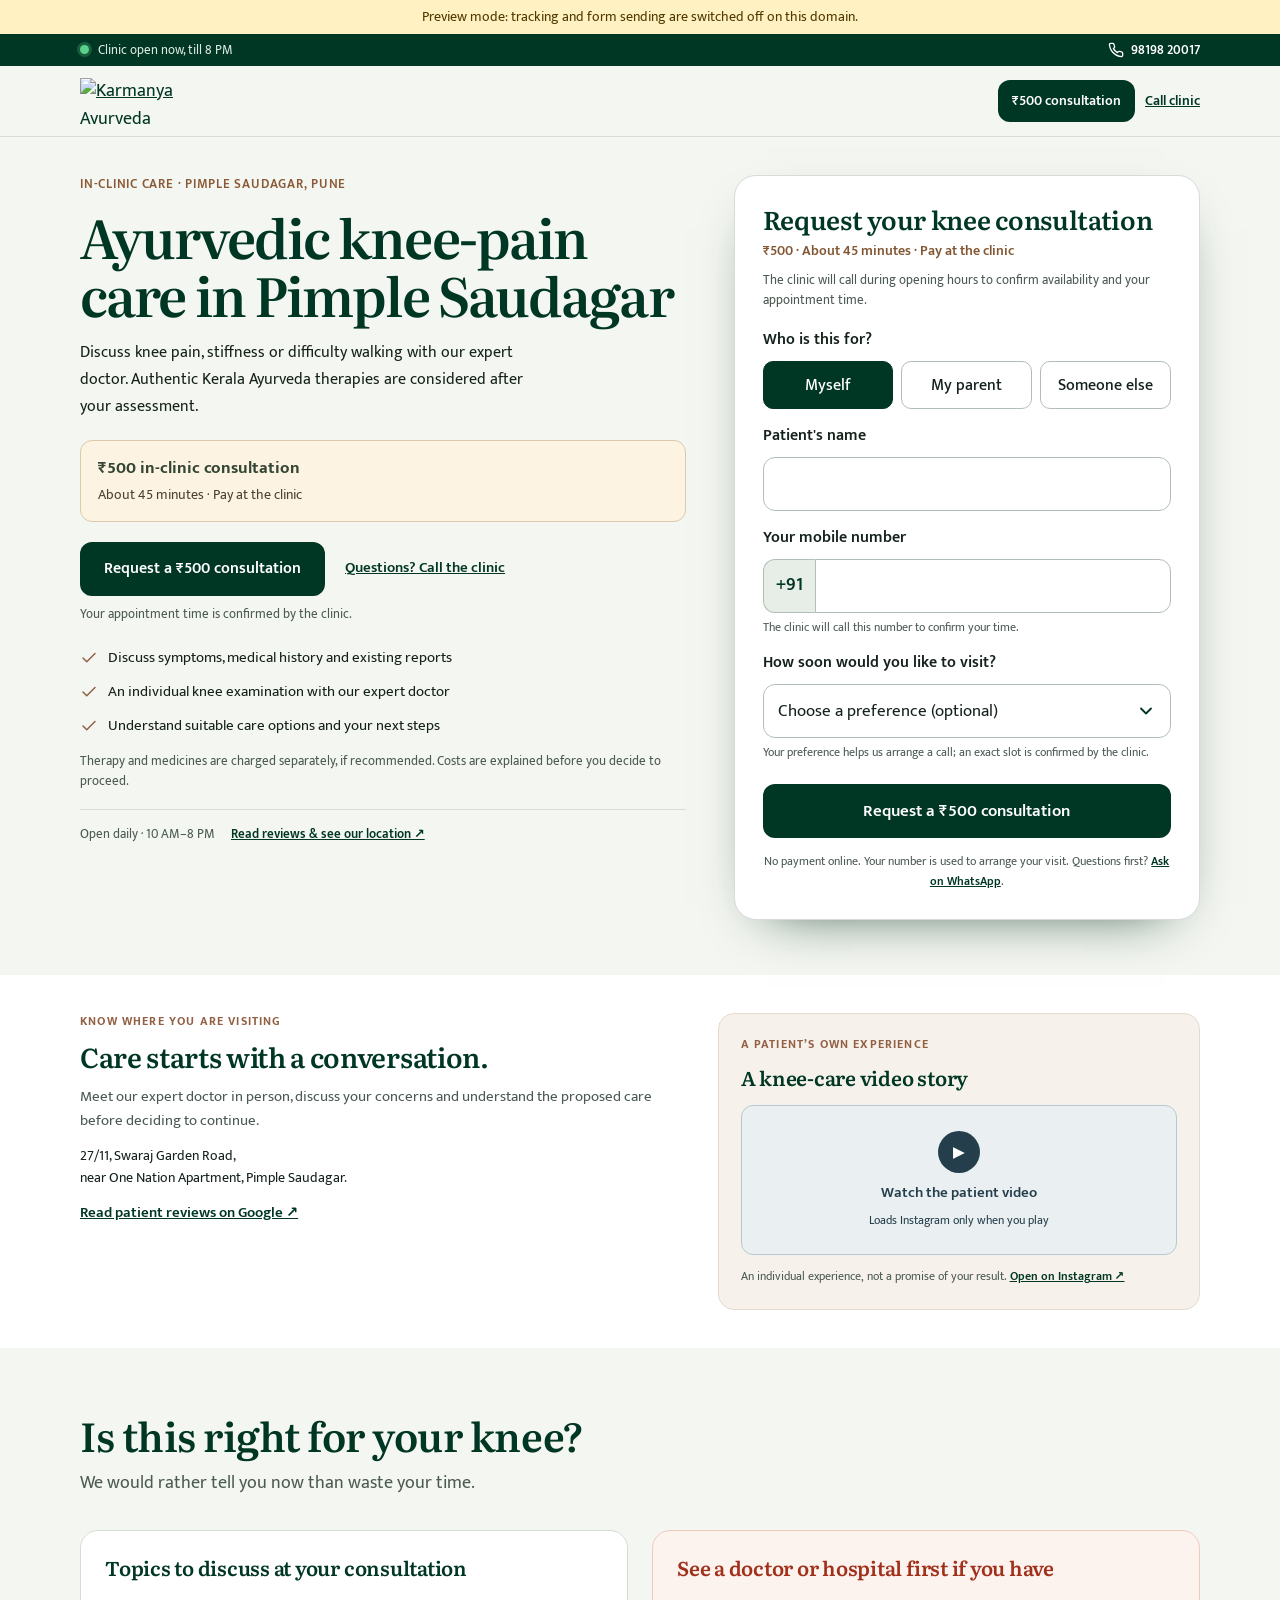
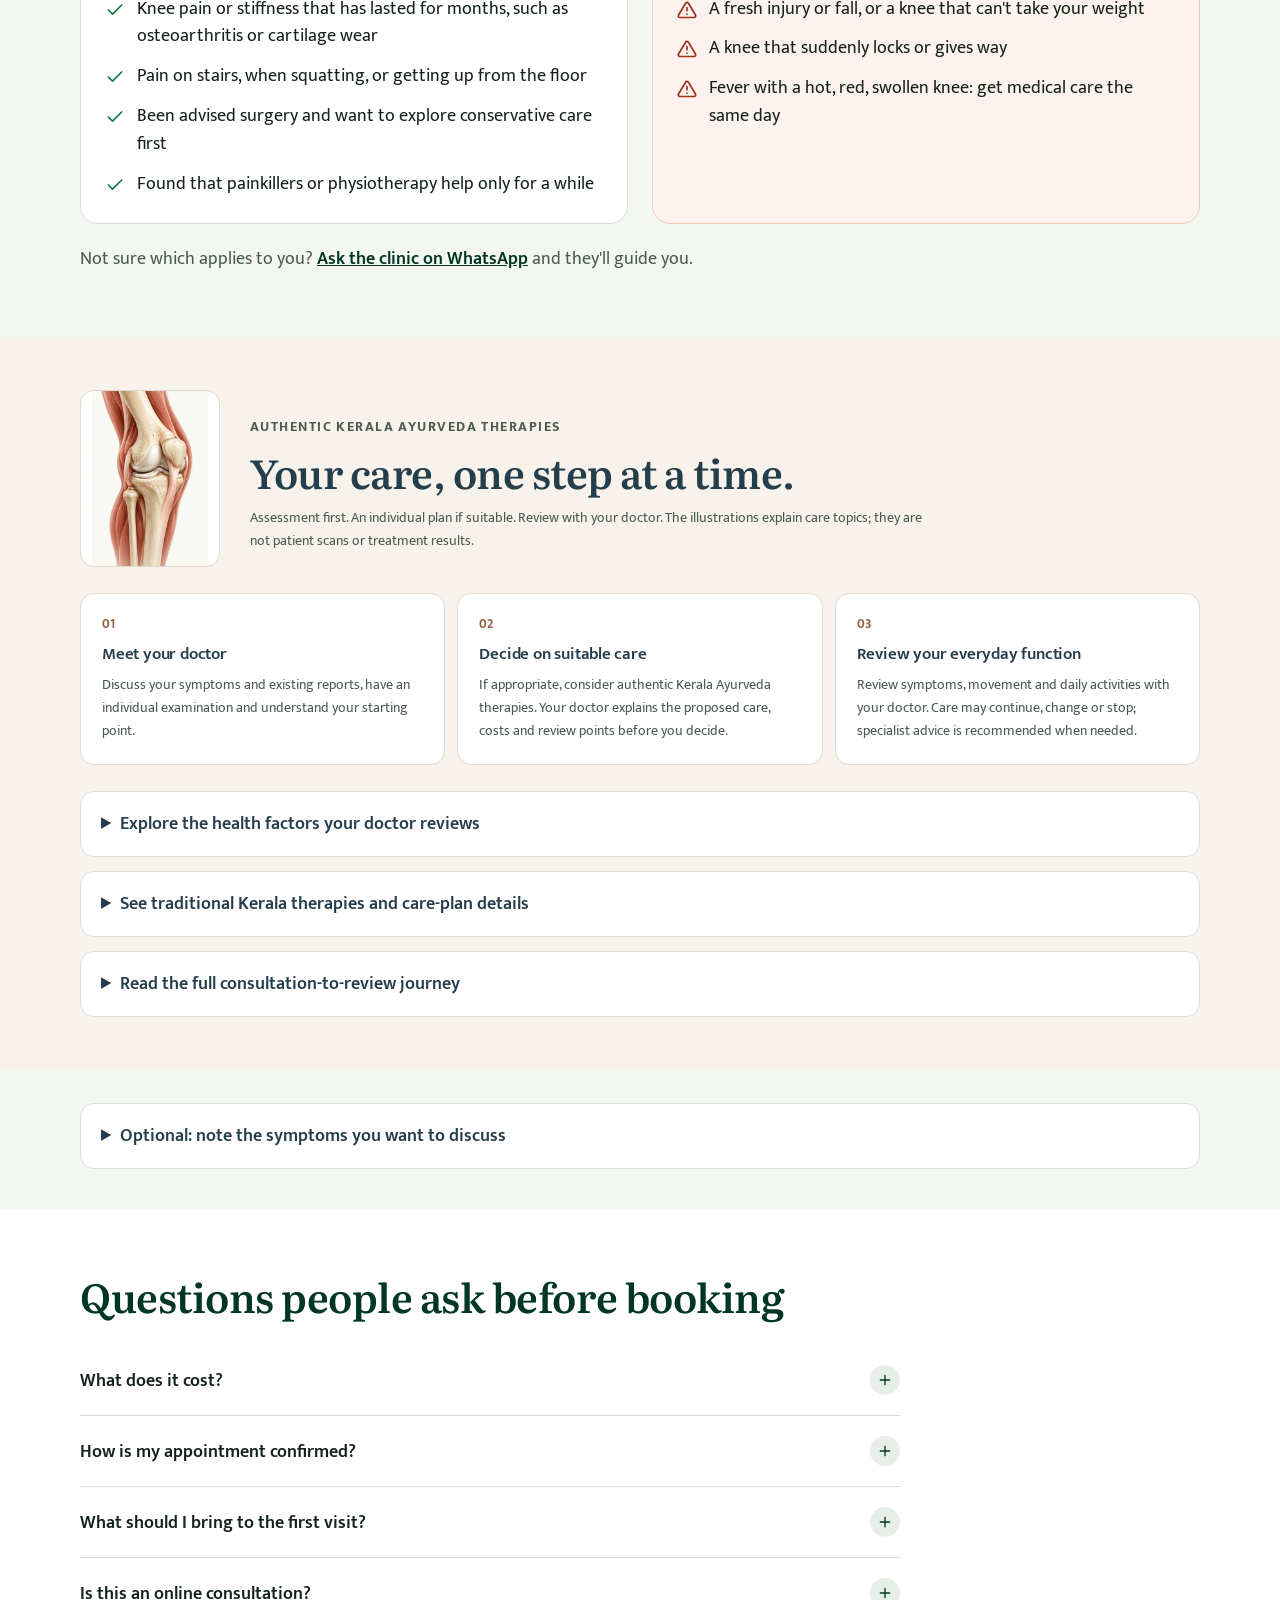
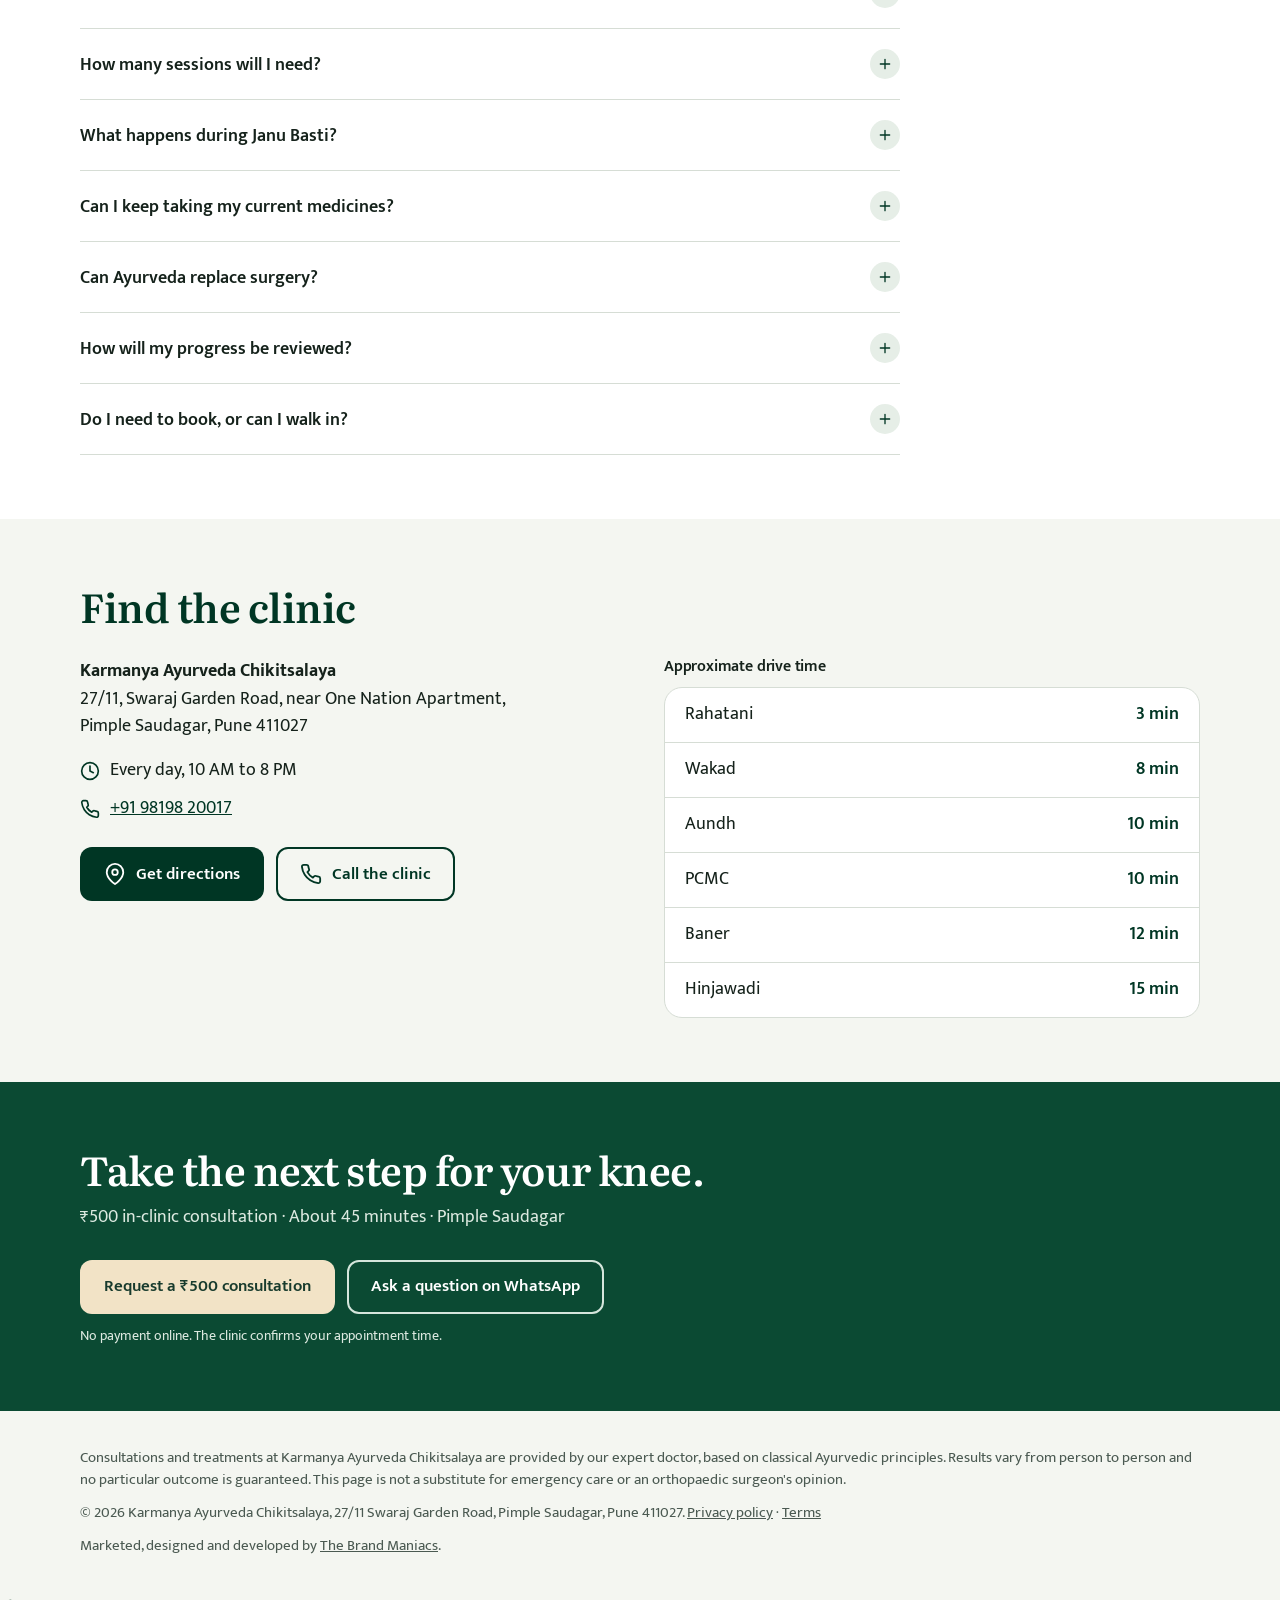
==== commit bd16aeaf: "Improve knee and spine consultation flow" ====
--- a/index.html
+++ b/index.html
@@ -27,8 +27,6 @@
 <link rel="preconnect" href="https://fonts.googleapis.com">
 <link rel="preconnect" href="https://fonts.gstatic.com" crossorigin>
 <link rel="stylesheet" href="https://fonts.googleapis.com/css2?family=Literata:opsz,wght@7..72,600;7..72,700&family=Mukta:wght@400;500;600;700&display=swap">
-<link rel="preload" as="image" href="https://karmanyaayurveda.com/images/protocols/protocol-knee-janu-basti.webp">
-
 <script type="application/ld+json">
 {
   "@context": "https://schema.org",
@@ -482,10 +480,34 @@
   "mainEntity": [
     {
       "@type": "Question",
-      "name": "Can Ayurveda replace surgery?",
+      "name": "What does it cost?",
       "acceptedAnswer": {
         "@type": "Answer",
-        "text": "A consultation can explore suitable care options, but Ayurveda cannot be promised to remove the need for surgery. If surgery has been advised, discuss that recommendation with your treating doctor or relevant specialist before changing the plan."
+        "text": "The in-clinic assessment is ₹500 for about 45 minutes. Any proposed therapy or medicine costs are explained separately before you decide to begin."
+      }
+    },
+    {
+      "@type": "Question",
+      "name": "How is my appointment confirmed?",
+      "acceptedAnswer": {
+        "@type": "Answer",
+        "text": "Send your request and visit preference. The clinic calls during opening hours, 10 AM to 8 PM, to confirm availability and agree an appointment time. No payment is taken online; the ₹500 consultation fee is paid at the clinic."
+      }
+    },
+    {
+      "@type": "Question",
+      "name": "What should I bring to the first visit?",
+      "acceptedAnswer": {
+        "@type": "Answer",
+        "text": "Bring any existing X-ray or MRI reports of your knee, a list of your medicines and comfortable clothing. New imaging is considered only when clinically useful."
+      }
+    },
+    {
+      "@type": "Question",
+      "name": "Is this an online consultation?",
+      "acceptedAnswer": {
+        "@type": "Answer",
+        "text": "This page is for in-clinic assessments at Karmanya Ayurveda, Pimple Saudagar, Pune. Call the clinic if you have questions before visiting."
       }
     },
     {
@@ -506,14 +528,6 @@
     },
     {
       "@type": "Question",
-      "name": "What does it cost?",
-      "acceptedAnswer": {
-        "@type": "Answer",
-        "text": "The in-clinic assessment is ₹500 for about 45 minutes. Any proposed therapy or medicine costs are explained separately before you decide to begin."
-      }
-    },
-    {
-      "@type": "Question",
       "name": "Can I keep taking my current medicines?",
       "acceptedAnswer": {
         "@type": "Answer",
@@ -522,18 +536,18 @@
     },
     {
       "@type": "Question",
-      "name": "What should I bring to the first visit?",
+      "name": "Can Ayurveda replace surgery?",
       "acceptedAnswer": {
         "@type": "Answer",
-        "text": "Bring any existing X-ray or MRI reports of your knee, a list of your medicines and comfortable clothing. New imaging is considered only when clinically useful."
+        "text": "A consultation can explore suitable care options, but Ayurveda cannot be promised to remove the need for surgery. If surgery has been advised, discuss that recommendation with your treating doctor or relevant specialist before changing the plan."
       }
     },
     {
       "@type": "Question",
-      "name": "Is this an online consultation?",
+      "name": "How will my progress be reviewed?",
       "acceptedAnswer": {
         "@type": "Answer",
-        "text": "This page is for in-clinic assessments at Karmanya Ayurveda, Pimple Saudagar, Pune. Call the clinic if you have questions before visiting."
+        "text": "Your doctor reviews symptoms and everyday function against your starting point and discusses whether care should continue, change or stop. Any repeat imaging is guided by clinical need."
       }
     },
     {
@@ -543,14 +557,6 @@
         "@type": "Answer",
         "text": "Booking ahead helps the clinic confirm availability. Call or submit a consultation request; your appointment is confirmed when the clinic agrees a time with you."
       }
-    },
-    {
-      "@type": "Question",
-      "name": "How will my progress be reviewed?",
-      "acceptedAnswer": {
-        "@type": "Answer",
-        "text": "Your doctor reviews symptoms and everyday function against your starting point and discusses whether care should continue, change or stop. Any repeat imaging is guided by clinical need."
-      }
     }
   ]
 }
@@ -559,8 +565,9 @@
 <script>!function(w,d,s,u){if(w.oaiq)return;var q=function(){q.q.push(arguments)};q.q=[];w.oaiq=q;var j=d.createElement(s);j.async=1;j.src=u;var f=d.getElementsByTagName(s)[0];f.parentNode.insertBefore(j,f)}(window,document,"script","https://bzrcdn.openai.com/sdk/oaiq.min.js");oaiq("init",{pixelId:"QD7NJpfsYPogKPpJnE1gqf",debug:true});</script>
 <!-- End ChatGPT Pixel -->
 <link rel="stylesheet" href="/care-journey.css?v=1">
+<link rel="stylesheet" href="/landing-flow.css?v=1">
 </head>
-<body>
+<body class="consultation-flow">
 
 <svg width="0" height="0" style="position:absolute" aria-hidden="true" focusable="false">
   <symbol id="i-phone" viewBox="0 0 24 24"><path d="M22 16.92v3a2 2 0 0 1-2.18 2 19.79 19.79 0 0 1-8.63-3.07 19.5 19.5 0 0 1-6-6 19.79 19.79 0 0 1-3.07-8.67A2 2 0 0 1 4.11 2h3a2 2 0 0 1 2 1.72c.13.96.36 1.9.7 2.81a2 2 0 0 1-.45 2.11L8.09 9.91a16 16 0 0 0 6 6l1.27-1.27a2 2 0 0 1 2.11-.45c.91.34 1.85.57 2.81.7A2 2 0 0 1 22 16.92z"/></symbol>
@@ -580,9 +587,6 @@
 
 <div class="preview-bar" id="previewBar" hidden>Preview mode: tracking and form sending are switched off on this domain.</div>
 
-<div class="diwali-strip" style="background:#4A1E00;color:#FBEFD5;font-size:12.5px;text-align:center;padding:7px 12px;font-weight:600;letter-spacing:0.3px;border-bottom:1px solid rgba(255,215,0,0.25);">
-  🪔 <strong>Diwali Vacation Intensive Care:</strong> 7-Day &amp; 14-Day slots open for Kerala Panchakarma &amp; Non-Surgical Joint/Spine Therapy (Open all 7 days during Diwali). <a href="https://wa.me/919819820017?text=Namaste!%20I%20would%20like%20to%20inquire%20about%20booking%20an%20intensive%20treatment%20during%20the%20Diwali%20vacation." target="_blank" rel="noopener" style="color:#FFD27D;text-decoration:underline;margin-left:6px;">Reserve Slot on WhatsApp &rarr;</a>
-</div>
 <div class="strip">
   <div class="wrap">
     <div class="status"><span class="dot" id="openDot" aria-hidden="true"></span><span id="openStatus">Open every day, 10 AM to 8 PM</span></div>
@@ -594,67 +598,37 @@
   <div class="wrap">
     <a class="logo" href="#top" aria-label="Karmanya Ayurveda, back to top"><img src="https://karmanyaayurveda.com/images/logo.png" alt="Karmanya Ayurveda" width="165" height="46"></a>
     <div class="header-actions">
-      <a class="btn btn-outline btn-sm only-desktop" href="#book"><svg class="icon" aria-hidden="true"><use href="#i-cal"/></svg>Book assessment</a>
-      <a class="btn btn-wa btn-sm" data-wa data-loc="header" href="https://wa.me/919819820017?text=Namaste!%20I%20would%20like%20to%20book%20a%20knee%20assessment%20at%20Karmanya%20Ayurveda%2C%20Pimple%20Saudagar.%20Please%20share%20an%20available%20slot."><svg class="icon" aria-hidden="true"><use href="#i-chat"/></svg>WhatsApp</a>
+      <a class="btn btn-primary btn-sm flow-header-book" href="#book">₹500 consultation</a>
+      <a class="flow-header-contact" href="tel:+919819820017" data-loc="header">Call clinic</a>
     </div>
   </div>
 </header>
 
 <main id="top">
-
-<!-- HERO -->
-<section class="hero">
-  <div class="wrap hero-grid">
-    <!-- Swap for a real photo of Janu Basti at the clinic when you have one (same framing: oil in the dough ring on a knee). -->
-<div class="hero-media reels-carousel" style="display: flex; gap: 16px; overflow-x: auto; scroll-snap-type: x mandatory; padding-bottom: 12px; scrollbar-width: none; -ms-overflow-style: none;">
-      <div style="flex: 0 0 300px; scroll-snap-align: start; border-radius: 12px; overflow: hidden; box-shadow: 0 8px 24px rgba(0,0,0,0.12); background: #fff;">
-        <iframe loading="lazy" src="https://www.instagram.com/reel/DHFwJAGtggY/embed/" width="300" height="540" frameborder="0" scrolling="no" allowtransparency="true" style="border: none; display: block;"></iframe>
-      </div>
-      <div style="flex: 0 0 300px; scroll-snap-align: start; border-radius: 12px; overflow: hidden; box-shadow: 0 8px 24px rgba(0,0,0,0.12); background: #fff;">
-        <iframe loading="lazy" src="https://www.instagram.com/reel/DFFbgpbt85n/embed/" width="300" height="540" frameborder="0" scrolling="no" allowtransparency="true" style="border: none; display: block;"></iframe>
-      </div>
-      <div style="flex: 0 0 300px; scroll-snap-align: start; border-radius: 12px; overflow: hidden; box-shadow: 0 8px 24px rgba(0,0,0,0.12); background: #fff;">
-        <iframe loading="lazy" src="https://www.instagram.com/reel/DNzYOICUJW7/embed/" width="300" height="540" frameborder="0" scrolling="no" allowtransparency="true" style="border: none; display: block;"></iframe>
-      </div>
+<!-- CONSULTATION FLOW START -->
+<section class="hero flow-hero">
+  <div class="wrap flow-hero-grid">
+    <div class="hero-copy">
+      <p class="kicker">In-clinic care · Pimple Saudagar, Pune</p>
+      <h1 id="heroTitle">Ayurvedic knee-pain care in Pimple Saudagar</h1>
+      <p class="sub" id="heroSub">Discuss knee pain, stiffness or difficulty walking with our expert doctor. Authentic Kerala Ayurveda therapies are considered after your assessment.</p>
+      <script>(function(){var a=window.KA_ANGLES[window.KA.angle];if(window.KA.angle!=='default'){document.getElementById('heroTitle').textContent=a.title;document.getElementById('heroSub').textContent=a.sub;}})();</script>
+      <p class="flow-fee"><strong>₹500 in-clinic consultation</strong><span>About 45 minutes · Pay at the clinic</span></p>
+      <div class="cta-row" id="heroCtas"><a class="btn btn-primary" href="#book">Request a ₹500 consultation</a><a class="flow-question" href="tel:+919819820017" data-loc="hero_text">Questions? Call the clinic</a></div>
+      <p class="flow-confirm">Your appointment time is confirmed by the clinic.</p>
+      <ul class="flow-inclusions" aria-label="Your consultation includes">
+        <li><svg class="icon" aria-hidden="true"><use href="#i-check"/></svg><span>Discuss symptoms, medical history and existing reports</span></li>
+        <li><svg class="icon" aria-hidden="true"><use href="#i-check"/></svg><span>An individual knee examination with our expert doctor</span></li>
+        <li><svg class="icon" aria-hidden="true"><use href="#i-check"/></svg><span>Understand suitable care options and your next steps</span></li>
+      </ul>
+      <p class="flow-cost-note">Therapy and medicines are charged separately, if recommended. Costs are explained before you decide to proceed.</p>
+      <div class="flow-trust-strip"><span>Open daily · 10 AM–8 PM</span><a href="https://maps.google.com/?cid=3077549578320836260" target="_blank" rel="noopener">Read reviews &amp; see our location ↗</a></div>
     </div>
-    <style>
-      .reels-carousel::-webkit-scrollbar { display: none; }
-    </style>
-
-    <div class="hero-copy">
-      <p class="kicker">Knee care clinic in Pimple Saudagar, Pune</p>
-      <h1 id="heroTitle">Ayurvedic Knee Pain Care in Pimple Saudagar</h1>
-      <p class="sub" id="heroSub">Doctor-led knee care using authentic Kerala Ayurveda therapies, selected after an individual assessment in Pimple Saudagar.</p>
-      <script>
-        (function () {
-          var a = window.KA_ANGLES[window.KA.angle];
-          if (window.KA.angle !== 'default') {
-            document.getElementById('heroTitle').textContent = a.title;
-            document.getElementById('heroSub').textContent = a.sub;
-          }
-        })();
-      </script>
-
-      <ul class="proof"><li><span>Assessment by <strong>our expert doctor</strong></span></li><li><span><strong>Authentic Kerala Ayurveda</strong> therapies</span></li><li><span>Open <strong>all 7 days</strong></span></li></ul>
-
-      <div class="cta-row" id="heroCtas">
-        <a class="btn btn-wa" data-wa data-loc="hero" href="https://wa.me/919819820017?text=Namaste!%20I%20would%20like%20to%20book%20a%20knee%20assessment%20at%20Karmanya%20Ayurveda%2C%20Pimple%20Saudagar.%20Please%20share%20an%20available%20slot."><svg class="icon" aria-hidden="true"><use href="#i-chat"/></svg>Chat on WhatsApp</a>
-        <a class="btn btn-outline" href="#book"><svg class="icon" aria-hidden="true"><use href="#i-cal"/></svg>Book a ₹500 assessment</a>
-      </div>
-      <p class="offer"><strong>₹500 in-clinic assessment</strong>, about 45 minutes. Discuss your symptoms and appropriate care with our expert doctor. Or call <a href="tel:+919819820017" data-loc="hero_text">+91 98198 20017</a>.</p>
-
-    </div>
-
-  </div>
-</section>
-
-<!-- BOOKING -->
-<section class="book-section">
-  <div class="wrap book-grid">
-      <div class="card-form" id="book">
+    <!-- BOOKING FORM START -->
+    <div class="card-form" id="book">
         <div id="formWrap">
-          <h2>Book your knee assessment</h2>
-          <p class="form-sub">₹500, about 45 minutes with our expert doctor. Nothing to pay now.</p>
+          <h2>Request your knee consultation</h2>
+          <p class="form-sub">₹500 · About 45 minutes · Pay at the clinic</p><p class="flow-form-note">The clinic will call during opening hours to confirm availability and your appointment time.</p>
 
           <form id="leadForm" action="/api/consultation" method="post" novalidate>
             <input type="hidden" name="website" value="">
@@ -684,24 +658,22 @@
             </div>
 
             <div class="field">
-              <label for="slot">When would you like to visit?</label>
-              <select class="select" id="slot" name="timeslot">
-                <option value="Flexible / First Available Slot">First available slot</option>
-              </select>
-            </div>
+              <label for="slot">How soon would you like to visit?</label>
+              <select class="select" id="slot" name="timeslot" aria-describedby="slotHint">
+                <option value="Not specified / Please call">Choose a preference (optional)</option>
+              </select><p class="hint" id="slotHint">Your preference helps us arrange a call; an exact slot is confirmed by the clinic.</p></div>
 
             <div id="sendError" role="alert" aria-live="polite" hidden></div>
 
-            <button class="btn btn-primary btn-block submit" id="submitBtn" type="submit">Request my slot</button>
-            <p class="form-foot">Your number is only used to arrange your visit. Prefer to chat? <a data-wa data-loc="form" href="https://wa.me/919819820017?text=Namaste!%20I%20would%20like%20to%20book%20a%20knee%20assessment%20at%20Karmanya%20Ayurveda%2C%20Pimple%20Saudagar.%20Please%20share%20an%20available%20slot.">WhatsApp us</a></p>
+            <button class="btn btn-primary btn-block submit" id="submitBtn" type="submit">Request a ₹500 consultation</button>
+            <p class="form-foot">No payment online. Your number is used to arrange your visit. Questions first? <a data-wa data-loc="form" href="https://wa.me/919819820017">Ask on WhatsApp</a>.</p>
           </form>
         </div>
 
         <div class="done" id="doneWrap" hidden tabindex="-1">
           <div class="tick"><svg class="icon" aria-hidden="true"><use href="#i-check"/></svg></div>
-          <h2 id="doneTitle">Request received</h2>
-          <p>The clinic will call you on <strong id="donePhone"></strong> to confirm your time. If that number is wrong, message us on WhatsApp.</p>
-          <a class="btn btn-wa btn-block" id="doneWa" data-loc="confirmation" href="https://wa.me/919819820017"><svg class="icon" aria-hidden="true"><use href="#i-chat"/></svg>Get a faster confirmation on WhatsApp</a>
+          <h2 id="doneTitle">Request received</h2><p>The clinic will call you on <strong id="donePhone"></strong> during opening hours. Your appointment is confirmed when the clinic agrees a time with you.</p><p class="flow-preference">Visit preference: <strong id="donePreference">To be discussed</strong></p><p><a href="https://maps.google.com/?cid=3077549578320836260" target="_blank" rel="noopener">Directions to the Pimple Saudagar clinic</a></p>
+          <a class="btn btn-wa btn-block" id="doneWa" data-loc="confirmation" href="https://wa.me/919819820017"><svg class="icon" aria-hidden="true"><use href="#i-chat"/></svg>Optional: ask the clinic on WhatsApp</a>
           <h3>Before your visit</h3>
           <ul>
             <li>Bring any X-ray or MRI reports of your knee.</li>
@@ -710,110 +682,16 @@
           </ul>
         </div>
       </div>
-
-      <aside class="book-aside">
-        <figure>
-          <img src="https://karmanyaayurveda.com/images/facility/kerala-ayurveda-pharmacy.webp" alt="A doctor consulting a patient at the Karmanya Ayurveda clinic, with shelves of Kerala medicines behind" width="1200" height="896" loading="lazy">
-          <figcaption>Every assessment is in person, with our expert doctor.</figcaption>
-        </figure>
-        <ul class="book-points">
-          <li><svg class="icon" aria-hidden="true"><use href="#i-check"/></svg><span>About 45 minutes: your history, a knee examination, your X-ray if you have one, and Nadi Pariksha</span></li>
-          <li><svg class="icon" aria-hidden="true"><use href="#i-check"/></svg><span>₹500, paid at the clinic. No obligation to continue.</span></li>
-          <li><svg class="icon" aria-hidden="true"><use href="#i-check"/></svg><span>Open every day, 10 AM to 8 PM</span></li>
-        </ul>
-      </aside>
+    <!-- BOOKING FORM END -->
   </div>
 </section>
 
-<!-- KNEE CHECK -->
-<section class="section paper" id="knee-check">
-  <div class="wrap check-grid">
-    <div>
-      <h2>Which of these sound like your knees?</h2>
-      <p class="lede">Tick everything that applies. It takes about 20 seconds, and you can send the result straight to the clinic.</p>
-      <p class="note">This isn't a diagnosis. Only an examination, and sometimes an X-ray, can tell what's causing your pain.</p>
-    </div>
-
-    <div class="sheet" id="kneeCheck">
-      <div class="sheet-head"><b>Knee check</b><span>Karmanya Ayurveda OPD</span></div>
-      <ul class="checks">
-        <li><label class="check"><input type="checkbox" value="stairs" data-short="pain on stairs"><span class="box" aria-hidden="true"><svg viewBox="0 0 24 24"><path d="M20 6 9 17l-5-5"/></svg></span><span><span class="en">Pain climbing or coming down stairs</span><span class="hi" lang="hi">सीढ़ियाँ चढ़ते-उतरते दर्द</span></span></label></li>
-        <li><label class="check"><input type="checkbox" value="floor" data-short="hard to sit on the floor or squat"><span class="box" aria-hidden="true"><svg viewBox="0 0 24 24"><path d="M20 6 9 17l-5-5"/></svg></span><span><span class="en">Hard to sit on the floor, squat or get up</span><span class="hi" lang="hi">ज़मीन पर बैठना या उठना मुश्किल</span></span></label></li>
-        <li><label class="check"><input type="checkbox" value="morning" data-short="stiffness in the morning"><span class="box" aria-hidden="true"><svg viewBox="0 0 24 24"><path d="M20 6 9 17l-5-5"/></svg></span><span><span class="en">Stiff knees in the morning or after sitting</span><span class="hi" lang="hi">सुबह या देर तक बैठने के बाद अकड़न</span></span></label></li>
-        <li><label class="check"><input type="checkbox" value="sound" data-short="clicking or grinding in the knee"><span class="box" aria-hidden="true"><svg viewBox="0 0 24 24"><path d="M20 6 9 17l-5-5"/></svg></span><span><span class="en">Clicking or grinding sound in the knee</span><span class="hi" lang="hi">घुटने से कट-कट की आवाज़</span></span></label></li>
-        <li><label class="check"><input type="checkbox" value="swelling" data-short="swelling after walking"><span class="box" aria-hidden="true"><svg viewBox="0 0 24 24"><path d="M20 6 9 17l-5-5"/></svg></span><span><span class="en">Swelling or warmth after walking</span><span class="hi" lang="hi">चलने के बाद सूजन</span></span></label></li>
-        <li><label class="check"><input type="checkbox" value="pills" data-short="painkillers only help for a few hours"><span class="box" aria-hidden="true"><svg viewBox="0 0 24 24"><path d="M20 6 9 17l-5-5"/></svg></span><span><span class="en">Painkillers only help for a few hours</span><span class="hi" lang="hi">दर्द की गोली का असर थोड़ी देर ही रहता है</span></span></label></li>
-        <li><label class="check"><input type="checkbox" value="surgery" data-short="a doctor has suggested knee replacement"><span class="box" aria-hidden="true"><svg viewBox="0 0 24 24"><path d="M20 6 9 17l-5-5"/></svg></span><span><span class="en">A doctor has suggested knee replacement</span><span class="hi" lang="hi">घुटना बदलने की सलाह मिली है</span></span></label></li>
-      </ul>
-      <div class="result" aria-live="polite">
-        <p class="count" id="checkCount">Nothing ticked yet</p>
-        <p id="checkText">Tick the symptoms you want to discuss with the doctor.</p>
-        <div class="result-actions" id="checkActions" hidden>
-          <a class="btn btn-wa" id="checkWa" data-loc="knee_check" href="https://wa.me/919819820017"><svg class="icon" aria-hidden="true"><use href="#i-chat"/></svg>Send to the clinic</a>
-          <a class="btn btn-outline" href="#book"><svg class="icon" aria-hidden="true"><use href="#i-cal"/></svg>Book an assessment</a>
-        </div>
-      </div>
-    </div>
+<section class="section paper flow-proof" aria-labelledby="flow-proof-title">
+  <div class="wrap flow-proof-grid">
+    <div><p class="flow-eyebrow">Know where you are visiting</p><h2 id="flow-proof-title">Care starts with a conversation.</h2><p>Meet our expert doctor in person, discuss your concerns and understand the proposed care before deciding to continue.</p><address>27/11, Swaraj Garden Road,<br>near One Nation Apartment, Pimple Saudagar.</address><p><a href="https://maps.google.com/?cid=3077549578320836260" target="_blank" rel="noopener">Read patient reviews on Google ↗</a></p></div>
+    <div class="flow-video-card"><p class="flow-eyebrow">A patient’s own experience</p><h3>A knee-care video story</h3><div class="flow-video-slot"><button type="button" class="flow-video-button" data-video-id="DNzYOICUJW7" aria-label="Play the knee-care patient video on Instagram"><span aria-hidden="true">▶</span>Watch the patient video<small>Loads Instagram only when you play</small></button></div><p class="flow-video-note">An individual experience, not a promise of your result. <a href="https://www.instagram.com/reel/DNzYOICUJW7/" target="_blank" rel="noopener">Open on Instagram ↗</a></p></div>
   </div>
 </section>
-
-<!-- KARMANYA CARE START -->
-<section class="ka-care ka-care--paper" id="whole-person-care" aria-labelledby="ka-context-title">
-  <div class="wrap">
-    <p class="ka-eyebrow">A whole-person assessment</p>
-    <h2 id="ka-context-title">A fuller picture of your knee health.</h2>
-    <p class="ka-intro">Knee pain can have different causes. At Karmanya, your doctor considers the knee itself alongside digestion, daily habits and your wider health before discussing authentic Kerala Ayurveda therapies.</p>
-    <div class="ka-context">
-      <figure class="ka-anatomy"><img src="/images/care/knee.webp" alt="Conceptual illustration of a knee joint, with bone, cartilage and surrounding tissues" width="720" height="1080" loading="lazy"><figcaption>Original conceptual illustration. Not a patient scan or a treatment result.</figcaption></figure>
-      <ul class="ka-factors" role="list"><li class="ka-factor"><img src="/images/care/digestion.webp" alt="" width="480" height="480" loading="lazy"><div><h3>Digestion &amp; gut health</h3><p>Appetite, digestion, bowel habits and food tolerance are part of your Ayurvedic assessment.</p></div></li>
-<li class="ka-factor"><img src="/images/care/metabolism.webp" alt="" width="480" height="480" loading="lazy"><div><h3>Metabolic health</h3><p>Your doctor reviews relevant weight, blood-sugar and medical history when planning care.</p></div></li>
-<li class="ka-factor"><img src="/images/care/exposure.webp" alt="" width="480" height="480" loading="lazy"><div><h3>Everyday habits &amp; exposure</h3><p>Sleep, smoking, alcohol, work routines and environmental exposures help build the full picture.</p></div></li>
-<li class="ka-factor"><img src="/images/care/communication.webp" alt="" width="480" height="480" loading="lazy"><div><h3>Nerve &amp; movement function</h3><p>Strength, sensation and movement patterns are reviewed alongside your symptoms.</p></div></li>
-<li class="ka-factor"><img src="/images/care/oxidative.webp" alt="" width="480" height="480" loading="lazy"><div><h3>Oxidative stress &amp; tissue health</h3><p>Oxidative stress is a research topic in tissue health. It is not assumed to be the cause of your pain.</p></div></li></ul>
-    </div>
-    <p class="ka-context-note">These are topics for discussion during assessment. They do not establish a diagnosis or show that any one factor caused your pain.</p>
-  </div>
-</section>
-<section class="ka-care ka-care--warm" id="kerala-care-plan" aria-labelledby="ka-plan-title">
-  <div class="wrap">
-    <p class="ka-eyebrow">Authentic Kerala Ayurveda therapies</p>
-    <h2 id="ka-plan-title">How your Kerala Ayurveda care plan takes shape</h2>
-    <p class="ka-intro">Rooted in classical Kerala Ayurveda, planned around your assessment. Your doctor selects the relevant parts of care, explains their traditional use and reviews your response.</p>
-    <ol class="ka-plan" role="list"><li><span class="ka-number" aria-hidden="true">01</span><h3>Review digestion &amp; metabolism</h3><p>Your Ayurvedic consultation includes discussion of Agni, appetite and digestion, alongside relevant medical history.</p></li>
-<li><span class="ka-number" aria-hidden="true">02</span><h3>Understand your daily routine</h3><p>Sleep, work, activity and existing medicines are reviewed before recommendations are made.</p></li>
-<li><span class="ka-number" aria-hidden="true">03</span><h3>Personalise food &amp; gut-health guidance</h3><p>Your doctor may suggest a practical food routine suited to your assessment, preferences and other health conditions.</p></li>
-<li><span class="ka-number" aria-hidden="true">04</span><h3>Consider the wider health picture</h3><p>The examination and relevant reports guide whether another condition or specialist opinion needs attention.</p></li>
-<li><span class="ka-number" aria-hidden="true">05</span><h3>Plan movement around your ability</h3><p>Discuss walking, stairs, balance and strength. Movement guidance or referral is tailored to your comfort and clinical needs.</p></li>
-<li><span class="ka-number" aria-hidden="true">06</span><h3>Select authentic Kerala Ayurveda therapies</h3><p>If appropriate, your doctor may prescribe Janu Basti, Patra Pinda Sweda, Lepam or other classical therapies, with medicines only when indicated.</p></li></ol>
-    <div class="ka-therapy">
-      <figure><img src="https://karmanyaayurveda.com/images/protocols/protocol-knee-janu-basti.webp" alt="Janu Basti procedure with warm medicated oil held around the knee in a dough ring" width="1024" height="768" loading="lazy"><figcaption>Janu Basti is a traditional external Ayurvedic procedure. It is used only when prescribed for the individual.</figcaption></figure>
-      <div><h3>Authentic Kerala Ayurveda, explained clearly.</h3><ul><li>Janu Basti: warm medicated oil held around the knee in a dough ring.</li><li>Patra Pinda Sweda: a traditional fomentation procedure using prepared herbal-leaf bundles.</li><li>Lepam or Pichu: prescribed external herbal applications or medicated-oil pads.</li></ul><a class="btn btn-primary" href="#book">Discuss your care with a doctor</a></div>
-    </div>
-  </div>
-</section>
-<section class="ka-care ka-care--paper" id="treatment-journey" aria-labelledby="ka-journey-title">
-  <div class="wrap">
-    <p class="ka-eyebrow">Your treatment journey</p>
-    <h2 id="ka-journey-title">Your Karmanya knee-care journey</h2>
-    <p class="ka-intro">A clear sequence from your first consultation to a review of everyday function, with the plan explained before you decide to begin.</p>
-    <div class="ka-journey">
-      <aside class="ka-journey-side" aria-label="Your care at a glance">
-        <h3>Assess.<br>Care.<br>Review.</h3>
-        <ul class="ka-pillars" role="list"><li><b>Understand your starting point</b><span>A doctor-led assessment and goals that matter in daily life.</span></li><li><b>Care rooted in Kerala Ayurveda</b><span>Authentic Kerala Ayurveda therapies, chosen for the individual.</span></li><li><b>Review meaningful progress</b><span>Comfort, movement and everyday function guide the next conversation.</span></li></ul>
-        <a class="btn" href="#book">Book your assessment</a><p class="ka-fee">₹500 consultation · About 45 minutes<br>Pimple Saudagar · Open daily, 10 AM–8 PM</p>
-      </aside>
-      <ol class="ka-timeline" role="list"><li><h3>Book your assessment</h3><p>Request a ₹500, in-clinic consultation in Pimple Saudagar. The clinic confirms your appointment time.</p></li>
-<li><h3>Meet your doctor</h3><p>Discuss your knee pain, medical history, walking ability and current medicines. The doctor examines you before recommending care.</p></li>
-<li><h3>Record your starting point</h3><p>Set goals for pain, stiffness, walking and stairs. Bring existing X-rays or reports; new imaging is advised only when clinically useful.</p></li>
-<li><h3>Understand the proposed plan</h3><p>Your doctor explains suitable options, fees, expected reviews and when specialist advice may be needed. Decide after your questions are answered.</p></li>
-<li><h3>Begin prescribed Kerala Ayurveda therapy</h3><p>Start the authentic Kerala Ayurveda therapies selected for you, with trained therapists and doctor supervision. Diet or medicine advice is individualised.</p></li>
-<li><h3>Review comfort &amp; daily function</h3><p>At doctor-advised intervals, review symptoms and activities against your starting point. Repeat imaging is considered only when it is clinically useful.</p></li>
-<li><h3>Agree on your next steps</h3><p>Continue, change or stop the plan according to clinical review. You may discuss your reports with your family physician or orthopaedic specialist.</p></li></ol>
-    </div>
-    <details class="ka-imaging"><summary>Do I need an X-ray or MRI?</summary><p>An X-ray is not required for every person with knee pain, and routine repeat films are not a measure of treatment success for everyone. Your doctor will explain whether imaging could help guide care. If advised, you can use a reliable independent diagnostic centre and bring the report. Progress also includes symptoms and everyday function.</p></details>
-  </div>
-</section>
-<!-- KARMANYA CARE END -->
 
 <!-- FIT -->
 <section class="section">
@@ -843,38 +721,112 @@
   </div>
 </section>
 
-<!-- REVIEWS -->
-<section class="section paper"><div class="wrap"><h2>Read patient experiences in their original context</h2><p class="lede">Visit the clinic’s Google profile to read patient feedback directly. Individual experiences do not establish a result for another person.</p><p style="margin-top:24px"><a class="btn btn-outline" href="https://maps.google.com/?cid=3077549578320836260" target="_blank" rel="noopener">Read reviews on Google</a></p></div></section>
-
-<!-- WHY US -->
-<section class="section">
-  <div class="wrap why">
+<!-- KARMANYA CARE START -->
+<section class="flow-care-overview" aria-labelledby="flow-care-title"><div class="wrap">
+  <div class="flow-care-intro"><figure><img src="/images/care/knee.webp" alt="Conceptual illustration of a knee joint, with bone, cartilage and surrounding tissues" width="720" height="1080" loading="lazy"></figure><div><p class="flow-eyebrow">Authentic Kerala Ayurveda therapies</p><h2 id="flow-care-title">Your care, one step at a time.</h2><p>Assessment first. An individual plan if suitable. Review with your doctor. The illustrations explain care topics; they are not patient scans or treatment results.</p></div></div>
+  <ol class="flow-three-steps"><li><h3>Meet your doctor</h3><p>Discuss your symptoms and existing reports, have an individual examination and understand your starting point.</p></li><li><h3>Decide on suitable care</h3><p>If appropriate, consider authentic Kerala Ayurveda therapies. Your doctor explains the proposed care, costs and review points before you decide.</p></li><li><h3>Review your everyday function</h3><p>Review symptoms, movement and daily activities with your doctor. Care may continue, change or stop; specialist advice is recommended when needed.</p></li></ol>
+  <details class="flow-more"><summary>Explore the health factors your doctor reviews</summary><section class="ka-care ka-care--paper" id="whole-person-care" aria-labelledby="ka-context-title">
+  <div class="wrap">
+    <p class="ka-eyebrow">A whole-person assessment</p>
+    <h2 id="ka-context-title">A fuller picture of your knee health.</h2>
+    <p class="ka-intro">Knee pain can have different causes. At Karmanya, your doctor considers the knee itself alongside digestion, daily habits and your wider health before discussing authentic Kerala Ayurveda therapies.</p>
+    <div class="ka-context">
+      <figure class="ka-anatomy"><img src="/images/care/knee.webp" alt="Conceptual illustration of a knee joint, with bone, cartilage and surrounding tissues" width="720" height="1080" loading="lazy"><figcaption>Original conceptual illustration. Not a patient scan or a treatment result.</figcaption></figure>
+      <ul class="ka-factors" role="list"><li class="ka-factor"><img src="/images/care/digestion.webp" alt="" width="480" height="480" loading="lazy"><div><h3>Digestion &amp; gut health</h3><p>Appetite, digestion, bowel habits and food tolerance are part of your Ayurvedic assessment.</p></div></li>
+<li class="ka-factor"><img src="/images/care/metabolism.webp" alt="" width="480" height="480" loading="lazy"><div><h3>Metabolic health</h3><p>Your doctor reviews relevant weight, blood-sugar and medical history when planning care.</p></div></li>
+<li class="ka-factor"><img src="/images/care/exposure.webp" alt="" width="480" height="480" loading="lazy"><div><h3>Everyday habits &amp; exposure</h3><p>Sleep, smoking, alcohol, work routines and environmental exposures help build the full picture.</p></div></li>
+<li class="ka-factor"><img src="/images/care/communication.webp" alt="" width="480" height="480" loading="lazy"><div><h3>Nerve &amp; movement function</h3><p>Strength, sensation and movement patterns are reviewed alongside your symptoms.</p></div></li>
+<li class="ka-factor"><img src="/images/care/oxidative.webp" alt="" width="480" height="480" loading="lazy"><div><h3>Oxidative stress &amp; tissue health</h3><p>Oxidative stress is a research topic in tissue health. It is not assumed to be the cause of your pain.</p></div></li></ul>
+    </div>
+    <p class="ka-context-note">These are topics for discussion during assessment. They do not establish a diagnosis or show that any one factor caused your pain.</p>
+  </div>
+</section></details>
+  <details class="flow-more"><summary>See traditional Kerala therapies and care-plan details</summary><section class="ka-care ka-care--warm" id="kerala-care-plan" aria-labelledby="ka-plan-title">
+  <div class="wrap">
+    <p class="ka-eyebrow">Authentic Kerala Ayurveda therapies</p>
+    <h2 id="ka-plan-title">How your Kerala Ayurveda care plan takes shape</h2>
+    <p class="ka-intro">Rooted in classical Kerala Ayurveda, planned around your assessment. Your doctor selects the relevant parts of care, explains their traditional use and reviews your response.</p>
+    <ol class="ka-plan" role="list"><li><span class="ka-number" aria-hidden="true">01</span><h3>Review digestion &amp; metabolism</h3><p>Your Ayurvedic consultation includes discussion of Agni, appetite and digestion, alongside relevant medical history.</p></li>
+<li><span class="ka-number" aria-hidden="true">02</span><h3>Understand your daily routine</h3><p>Sleep, work, activity and existing medicines are reviewed before recommendations are made.</p></li>
+<li><span class="ka-number" aria-hidden="true">03</span><h3>Personalise food &amp; gut-health guidance</h3><p>Your doctor may suggest a practical food routine suited to your assessment, preferences and other health conditions.</p></li>
+<li><span class="ka-number" aria-hidden="true">04</span><h3>Consider the wider health picture</h3><p>The examination and relevant reports guide whether another condition or specialist opinion needs attention.</p></li>
+<li><span class="ka-number" aria-hidden="true">05</span><h3>Plan movement around your ability</h3><p>Discuss walking, stairs, balance and strength. Movement guidance or referral is tailored to your comfort and clinical needs.</p></li>
+<li><span class="ka-number" aria-hidden="true">06</span><h3>Select authentic Kerala Ayurveda therapies</h3><p>If appropriate, your doctor may prescribe Janu Basti, Patra Pinda Sweda, Lepam or other classical therapies, with medicines only when indicated.</p></li></ol>
+    <div class="ka-therapy">
+      <figure><img src="https://karmanyaayurveda.com/images/protocols/protocol-knee-janu-basti.webp" alt="Janu Basti procedure with warm medicated oil held around the knee in a dough ring" width="1024" height="768" loading="lazy"><figcaption>Janu Basti is a traditional external Ayurvedic procedure. It is used only when prescribed for the individual.</figcaption></figure>
+      <div><h3>Authentic Kerala Ayurveda, explained clearly.</h3><ul><li>Janu Basti: warm medicated oil held around the knee in a dough ring.</li><li>Patra Pinda Sweda: a traditional fomentation procedure using prepared herbal-leaf bundles.</li><li>Lepam or Pichu: prescribed external herbal applications or medicated-oil pads.</li></ul><a class="btn btn-primary" href="#book">Discuss your care with a doctor</a></div>
+    </div>
+  </div>
+</section></details>
+  <details class="flow-more"><summary>Read the full consultation-to-review journey</summary><section class="ka-care ka-care--paper" id="treatment-journey" aria-labelledby="ka-journey-title">
+  <div class="wrap">
+    <p class="ka-eyebrow">Your treatment journey</p>
+    <h2 id="ka-journey-title">Your Karmanya knee-care journey</h2>
+    <p class="ka-intro">A clear sequence from your first consultation to a review of everyday function, with the plan explained before you decide to begin.</p>
+    <div class="ka-journey">
+      <aside class="ka-journey-side" aria-label="Your care at a glance">
+        <h3>Assess.<br>Care.<br>Review.</h3>
+        <ul class="ka-pillars" role="list"><li><b>Understand your starting point</b><span>A doctor-led assessment and goals that matter in daily life.</span></li><li><b>Care rooted in Kerala Ayurveda</b><span>Authentic Kerala Ayurveda therapies, chosen for the individual.</span></li><li><b>Review meaningful progress</b><span>Comfort, movement and everyday function guide the next conversation.</span></li></ul>
+        <a class="btn" href="#book">Book your assessment</a><p class="ka-fee">₹500 consultation · About 45 minutes<br>Pimple Saudagar · Open daily, 10 AM–8 PM</p>
+      </aside>
+      <ol class="ka-timeline" role="list"><li><h3>Book your assessment</h3><p>Request a ₹500, in-clinic consultation in Pimple Saudagar. The clinic confirms your appointment time.</p></li>
+<li><h3>Meet your doctor</h3><p>Discuss your knee pain, medical history, walking ability and current medicines. The doctor examines you before recommending care.</p></li>
+<li><h3>Record your starting point</h3><p>Set goals for pain, stiffness, walking and stairs. Bring existing X-rays or reports; new imaging is advised only when clinically useful.</p></li>
+<li><h3>Understand the proposed plan</h3><p>Your doctor explains suitable options, fees, expected reviews and when specialist advice may be needed. Decide after your questions are answered.</p></li>
+<li><h3>Begin prescribed Kerala Ayurveda therapy</h3><p>Start the authentic Kerala Ayurveda therapies selected for you, with trained therapists and doctor supervision. Diet or medicine advice is individualised.</p></li>
+<li><h3>Review comfort &amp; daily function</h3><p>At doctor-advised intervals, review symptoms and activities against your starting point. Repeat imaging is considered only when it is clinically useful.</p></li>
+<li><h3>Agree on your next steps</h3><p>Continue, change or stop the plan according to clinical review. You may discuss your reports with your family physician or orthopaedic specialist.</p></li></ol>
+    </div>
+    <details class="ka-imaging"><summary>Do I need an X-ray or MRI?</summary><p>An X-ray is not required for every person with knee pain, and routine repeat films are not a measure of treatment success for everyone. Your doctor will explain whether imaging could help guide care. If advised, you can use a reliable independent diagnostic centre and bring the report. Progress also includes symptoms and everyday function.</p></details>
+  </div>
+</section></details>
+</div></section>
+<!-- KARMANYA CARE END -->
+
+<!-- SYMPTOM CHECK START -->
+<div class="wrap flow-optional-check"><details class="flow-more"><summary>Optional: note the symptoms you want to discuss</summary><section class="section paper" id="knee-check">
+  <div class="wrap check-grid">
     <div>
-      <h2>A treatment centre, not a spa</h2>
-      <p class="lede">Karmanya is a physician-led Chikitsalaya. Every plan starts with a doctor, not a menu of massages.</p>
-      <ul class="points">
-        <li><span class="ic"><svg class="icon" aria-hidden="true"><use href="#i-doc"/></svg></span><div><b>Doctor-led, start to finish</b><span>Our expert doctor examines you and supervises your sessions.</span></div></li>
-        <li><span class="ic"><svg class="icon" aria-hidden="true"><use href="#i-leaf"/></svg></span><div><b>Classical Kerala Ayurveda</b><span>Doctor-selected therapies rooted in Kerala’s Ayurvedic tradition.</span></div></li>
-        <li><span class="ic"><svg class="icon" aria-hidden="true"><use href="#i-home"/></svg></span><div><b>One clinic, run by its doctors</b><span>One clinic in Pimple Saudagar.</span></div></li>
-        <li><span class="ic"><svg class="icon" aria-hidden="true"><use href="#i-clock"/></svg></span><div><b>Open every day</b><span>10 AM to 8 PM, including Sundays.</span></div></li>
+      <h2>Which of these sound like your knees?</h2>
+      <p class="lede">Tick everything that applies. It takes about 20 seconds, and you can send the result straight to the clinic.</p>
+      <p class="note">This isn't a diagnosis. Only an examination, and sometimes an X-ray, can tell what's causing your pain.</p>
+    </div>
+
+    <div class="sheet" id="kneeCheck">
+      <div class="sheet-head"><b>Knee check</b><span>Karmanya Ayurveda OPD</span></div>
+      <ul class="checks">
+        <li><label class="check"><input type="checkbox" value="stairs" data-short="pain on stairs"><span class="box" aria-hidden="true"><svg viewBox="0 0 24 24"><path d="M20 6 9 17l-5-5"/></svg></span><span><span class="en">Pain climbing or coming down stairs</span><span class="hi" lang="hi">सीढ़ियाँ चढ़ते-उतरते दर्द</span></span></label></li>
+        <li><label class="check"><input type="checkbox" value="floor" data-short="hard to sit on the floor or squat"><span class="box" aria-hidden="true"><svg viewBox="0 0 24 24"><path d="M20 6 9 17l-5-5"/></svg></span><span><span class="en">Hard to sit on the floor, squat or get up</span><span class="hi" lang="hi">ज़मीन पर बैठना या उठना मुश्किल</span></span></label></li>
+        <li><label class="check"><input type="checkbox" value="morning" data-short="stiffness in the morning"><span class="box" aria-hidden="true"><svg viewBox="0 0 24 24"><path d="M20 6 9 17l-5-5"/></svg></span><span><span class="en">Stiff knees in the morning or after sitting</span><span class="hi" lang="hi">सुबह या देर तक बैठने के बाद अकड़न</span></span></label></li>
+        <li><label class="check"><input type="checkbox" value="sound" data-short="clicking or grinding in the knee"><span class="box" aria-hidden="true"><svg viewBox="0 0 24 24"><path d="M20 6 9 17l-5-5"/></svg></span><span><span class="en">Clicking or grinding sound in the knee</span><span class="hi" lang="hi">घुटने से कट-कट की आवाज़</span></span></label></li>
+        <li><label class="check"><input type="checkbox" value="swelling" data-short="swelling after walking"><span class="box" aria-hidden="true"><svg viewBox="0 0 24 24"><path d="M20 6 9 17l-5-5"/></svg></span><span><span class="en">Swelling or warmth after walking</span><span class="hi" lang="hi">चलने के बाद सूजन</span></span></label></li>
+        <li><label class="check"><input type="checkbox" value="pills" data-short="painkillers only help for a few hours"><span class="box" aria-hidden="true"><svg viewBox="0 0 24 24"><path d="M20 6 9 17l-5-5"/></svg></span><span><span class="en">Painkillers only help for a few hours</span><span class="hi" lang="hi">दर्द की गोली का असर थोड़ी देर ही रहता है</span></span></label></li>
+        <li><label class="check"><input type="checkbox" value="surgery" data-short="a doctor has suggested knee replacement"><span class="box" aria-hidden="true"><svg viewBox="0 0 24 24"><path d="M20 6 9 17l-5-5"/></svg></span><span><span class="en">A doctor has suggested knee replacement</span><span class="hi" lang="hi">घुटना बदलने की सलाह मिली है</span></span></label></li>
       </ul>
+      <div class="result" aria-live="polite">
+        <p class="count" id="checkCount">Nothing ticked yet</p>
+        <p id="checkText">Tick the symptoms you want to discuss with the doctor.</p>
+        <div class="result-actions" id="checkActions" hidden>
+          <a class="btn btn-wa" id="checkWa" data-loc="knee_check" href="https://wa.me/919819820017"><svg class="icon" aria-hidden="true"><use href="#i-chat"/></svg>Send to the clinic</a>
+          <a class="btn btn-outline" href="#book"><svg class="icon" aria-hidden="true"><use href="#i-cal"/></svg>Book an assessment</a>
+        </div>
+      </div>
     </div>
-    <figure>
-      <img src="https://karmanyaayurveda.com/images/clinic-exterior.webp" alt="The Karmanya Ayurveda clinic building in Pimple Saudagar" width="678" height="508" loading="lazy">
-    </figure>
   </div>
-</section>
+</section></details></div>
+<!-- SYMPTOM CHECK END -->
 
 <!-- FAQ -->
-<section class="section paper"><div class="wrap"><h2>Questions people ask before booking</h2><div class="faq"><details><summary>Can Ayurveda replace surgery?<span class="plus" aria-hidden="true"><svg class="icon"><use href="#i-plus"/></svg></span></summary><p>A consultation can explore suitable care options, but Ayurveda cannot be promised to remove the need for surgery. If surgery has been advised, discuss that recommendation with your treating doctor or relevant specialist before changing the plan.</p></details>
+<section class="section paper"><div class="wrap"><h2>Questions people ask before booking</h2><div class="faq"><details><summary>What does it cost?<span class="plus" aria-hidden="true"><svg class="icon"><use href="#i-plus"/></svg></span></summary><p>The in-clinic assessment is ₹500 for about 45 minutes. Any proposed therapy or medicine costs are explained separately before you decide to begin.</p></details>
+<details><summary>How is my appointment confirmed?<span class="plus" aria-hidden="true"><svg class="icon"><use href="#i-plus"/></svg></span></summary><p>Send your request and visit preference. The clinic calls during opening hours, 10 AM to 8 PM, to confirm availability and agree an appointment time. No payment is taken online; the ₹500 consultation fee is paid at the clinic.</p></details>
+<details><summary>What should I bring to the first visit?<span class="plus" aria-hidden="true"><svg class="icon"><use href="#i-plus"/></svg></span></summary><p>Bring any existing X-ray or MRI reports of your knee, a list of your medicines and comfortable clothing. New imaging is considered only when clinically useful.</p></details>
+<details><summary>Is this an online consultation?<span class="plus" aria-hidden="true"><svg class="icon"><use href="#i-plus"/></svg></span></summary><p>This page is for in-clinic assessments at Karmanya Ayurveda, Pimple Saudagar, Pune. Call the clinic if you have questions before visiting.</p></details>
 <details><summary>How many sessions will I need?<span class="plus" aria-hidden="true"><svg class="icon"><use href="#i-plus"/></svg></span></summary><p>Your doctor explains the proposed duration and review intervals after assessment. There is no single course or recovery time that suits everyone; the plan is reviewed according to your response.</p></details>
 <details><summary>What happens during Janu Basti?<span class="plus" aria-hidden="true"><svg class="icon"><use href="#i-plus"/></svg></span></summary><p>When prescribed, a ring of dough holds warm medicated oil over the knee while a therapist monitors your comfort. Tell the therapist if the heat or procedure feels uncomfortable.</p></details>
-<details><summary>What does it cost?<span class="plus" aria-hidden="true"><svg class="icon"><use href="#i-plus"/></svg></span></summary><p>The in-clinic assessment is ₹500 for about 45 minutes. Any proposed therapy or medicine costs are explained separately before you decide to begin.</p></details>
 <details><summary>Can I keep taking my current medicines?<span class="plus" aria-hidden="true"><svg class="icon"><use href="#i-plus"/></svg></span></summary><p>Bring a list of all medicines and supplements you take. Your doctor reviews the plan in that context. Do not stop or change prescribed medicines on your own.</p></details>
-<details><summary>What should I bring to the first visit?<span class="plus" aria-hidden="true"><svg class="icon"><use href="#i-plus"/></svg></span></summary><p>Bring any existing X-ray or MRI reports of your knee, a list of your medicines and comfortable clothing. New imaging is considered only when clinically useful.</p></details>
-<details><summary>Is this an online consultation?<span class="plus" aria-hidden="true"><svg class="icon"><use href="#i-plus"/></svg></span></summary><p>This page is for in-clinic assessments at Karmanya Ayurveda, Pimple Saudagar, Pune. Call the clinic if you have questions before visiting.</p></details>
-<details><summary>Do I need to book, or can I walk in?<span class="plus" aria-hidden="true"><svg class="icon"><use href="#i-plus"/></svg></span></summary><p>Booking ahead helps the clinic confirm availability. Call or submit a consultation request; your appointment is confirmed when the clinic agrees a time with you.</p></details>
-<details><summary>How will my progress be reviewed?<span class="plus" aria-hidden="true"><svg class="icon"><use href="#i-plus"/></svg></span></summary><p>Your doctor reviews symptoms and everyday function against your starting point and discusses whether care should continue, change or stop. Any repeat imaging is guided by clinical need.</p></details></div></div></section>
+<details><summary>Can Ayurveda replace surgery?<span class="plus" aria-hidden="true"><svg class="icon"><use href="#i-plus"/></svg></span></summary><p>A consultation can explore suitable care options, but Ayurveda cannot be promised to remove the need for surgery. If surgery has been advised, discuss that recommendation with your treating doctor or relevant specialist before changing the plan.</p></details>
+<details><summary>How will my progress be reviewed?<span class="plus" aria-hidden="true"><svg class="icon"><use href="#i-plus"/></svg></span></summary><p>Your doctor reviews symptoms and everyday function against your starting point and discusses whether care should continue, change or stop. Any repeat imaging is guided by clinical need.</p></details>
+<details><summary>Do I need to book, or can I walk in?<span class="plus" aria-hidden="true"><svg class="icon"><use href="#i-plus"/></svg></span></summary><p>Booking ahead helps the clinic confirm availability. Call or submit a consultation request; your appointment is confirmed when the clinic agrees a time with you.</p></details></div></div></section>
 
 <!-- VISIT -->
 <section class="section">
@@ -908,17 +860,8 @@
 </section>
 
 <!-- FINAL CTA -->
-<section class="section final">
-  <div class="wrap">
-    <h2>Book your ₹500 knee assessment</h2>
-    <p>Message the clinic on WhatsApp, or leave your number and they'll call you back. Open every day, 10 AM to 8 PM.</p>
-    <div class="cta-row">
-      <a class="btn btn-wa" data-wa data-loc="final" href="https://wa.me/919819820017?text=Namaste!%20I%20would%20like%20to%20book%20a%20knee%20assessment%20at%20Karmanya%20Ayurveda%2C%20Pimple%20Saudagar.%20Please%20share%20an%20available%20slot."><svg class="icon" aria-hidden="true"><use href="#i-chat"/></svg>Chat on WhatsApp</a>
-      <a class="btn btn-outline" href="#book"><svg class="icon" aria-hidden="true"><use href="#i-phone"/></svg>Request a call back</a>
-    </div>
-  </div>
-</section>
-
+<section class="section final"><div class="wrap"><h2>Take the next step for your knee.</h2><p>₹500 in-clinic consultation · About 45 minutes · Pimple Saudagar</p><div class="cta-row"><a class="btn btn-primary" href="#book">Request a ₹500 consultation</a><a class="btn btn-outline" data-wa data-loc="final" href="https://wa.me/919819820017">Ask a question on WhatsApp</a></div><p class="flow-final-note">No payment online. The clinic confirms your appointment time.</p></div></section>
+<!-- CONSULTATION FLOW END -->
 </main>
 
 <footer>
@@ -929,11 +872,7 @@
   </div>
 </footer>
 
-<nav class="sticky" id="sticky" aria-label="Quick contact">
-  <a class="btn btn-outline" href="tel:+919819820017" data-loc="sticky" aria-label="Call the clinic"><svg class="icon" aria-hidden="true"><use href="#i-phone"/></svg></a>
-  <a class="btn btn-wa" data-wa data-loc="sticky" href="https://wa.me/919819820017?text=Namaste!%20I%20would%20like%20to%20book%20a%20knee%20assessment%20at%20Karmanya%20Ayurveda%2C%20Pimple%20Saudagar.%20Please%20share%20an%20available%20slot."><svg class="icon" aria-hidden="true"><use href="#i-chat"/></svg>WhatsApp</a>
-  <a class="btn btn-primary" href="#book"><svg class="icon" aria-hidden="true"><use href="#i-cal"/></svg>Book</a>
-</nav>
+<nav class="sticky" id="sticky" aria-label="Quick contact"><a class="btn btn-outline" href="tel:+919819820017" data-loc="sticky" aria-label="Call the clinic"><svg class="icon" aria-hidden="true"><use href="#i-phone"/></svg></a><a class="btn btn-primary" href="#book">₹500 consultation</a><a class="btn btn-outline" data-wa data-loc="sticky" href="https://wa.me/919819820017">WhatsApp</a></nav>
 
 <script src="/booking-delivery.js"></script>
 <script>
@@ -967,12 +906,9 @@
     statusEl.textContent = now < 10 ? 'Opens today at 10 AM' : 'Opens tomorrow at 10 AM';
   }
 
-  /* ---------- Visit time options (values match the existing lead sheet) ---------- */
-  var SLOTS = [['Morning', 13, '10:00 AM – 1:00 PM'], ['Afternoon', 17, '1:00 PM – 5:00 PM'], ['Evening', 20, '5:00 PM – 8:00 PM']];
+  /* ---------- Visit preference: clinic confirms the exact appointment ---------- */
   var sel = document.getElementById('slot');
-  var opts = [['Flexible / First Available Slot', 'First available slot']];
-  SLOTS.forEach(function (s) { if (now < s[1] - 1) opts.push(['Today ' + s[0] + ' (' + s[2] + ')', 'Today, ' + s[0].toLowerCase() + ' (' + s[2] + ')']); });
-  SLOTS.forEach(function (s) { opts.push(['Tomorrow ' + s[0] + ' (' + s[2] + ')', 'Tomorrow, ' + s[0].toLowerCase() + ' (' + s[2] + ')']); });
+  var opts = [['Not specified / Please call', 'Choose a preference (optional)'], ['Today or tomorrow', 'Today or tomorrow'], ['Within a week', 'This week'], ['Later / Information first', 'Later / I have questions first']];
   sel.innerHTML = '';
   opts.forEach(function (o) { var el = document.createElement('option'); el.value = o[0]; el.textContent = o[1]; sel.appendChild(el); });
 
@@ -1100,13 +1036,15 @@
         var done = document.getElementById('doneWrap');
         document.getElementById('doneTitle').textContent = 'Request received, ' + name.split(' ')[0] + '.';
         document.getElementById('donePhone').textContent = '+91 ' + phone.slice(0, 5) + ' ' + phone.slice(5);
-        document.getElementById('doneWa').href = wa('Namaste! I just requested a knee assessment on your website.\nName: ' + name + '\nMobile: ' + phone + '\nPreferred time: ' + slotLabel);
+        var preferenceEl = document.getElementById('donePreference');
+        if (preferenceEl) preferenceEl.textContent = slotLabel;
+        document.getElementById('doneWa').href = wa('Namaste! I just requested a knee assessment on your website.\nName: ' + name + '\nMobile: ' + phone + '\nVisit preference: ' + slotLabel);
         done.hidden = false;
         done.focus();
         done.scrollIntoView({ block: 'start' });
       } else {
-        btn.disabled = false; btn.textContent = 'Request my slot';
-        var text = 'Namaste! I would like to book a knee assessment at Karmanya Ayurveda, Pimple Saudagar.\nName: ' + name + '\nMobile: ' + phone + '\nFor: ' + forWhom + '\nPreferred time: ' + slotLabel;
+        btn.disabled = false; btn.textContent = 'Request a ₹500 consultation';
+        var text = 'Namaste! I would like to book a knee assessment at Karmanya Ayurveda, Pimple Saudagar.\nName: ' + name + '\nMobile: ' + phone + '\nFor: ' + forWhom + '\nVisit preference: ' + slotLabel;
         sendErr.className = 'alert-box';
         sendErr.innerHTML = '<p><strong>We couldn’t confirm receipt of your request.</strong> Call the clinic or tap below to send your details on WhatsApp. A message is sent only when you press Send in WhatsApp.</p>' +
           '<a class="btn btn-wa btn-block" target="_blank" rel="noopener" data-loc="form_fallback" href="' + wa(text) + '">Send my details on WhatsApp</a>';
@@ -1138,5 +1076,6 @@
   <svg class="icon" aria-hidden="true"><use href="#i-chat"/></svg>
 </a>
 
+<script src="/consultation-flow.js" defer></script>
 </body>
 </html>
--- a/landing-flow.css
+++ b/landing-flow.css
@@ -0,0 +1,81 @@
+/* Knee and spine consultation flow. The cervical page does not load this file. */
+.consultation-flow .strip{font-size:.82rem}
+.consultation-flow .strip .wrap{min-height:32px}
+.flow-header-contact{font-size:.9rem;font-weight:600;white-space:nowrap}
+.flow-header-book{font-size:.86rem;min-height:42px;padding:0 12px}
+.flow-hero{padding:30px 0 44px}
+.flow-hero-grid{display:grid;grid-template-areas:"copy" "form";gap:28px;align-items:start}
+.flow-hero .hero-copy{grid-area:copy}
+.flow-hero .kicker{display:block;font-size:.8rem;letter-spacing:.06em;text-transform:uppercase;color:#8a5a37;margin:0 0 12px}
+.flow-hero h1{font-size:clamp(2.2rem,4.2vw,3.6rem);line-height:1.08;max-width:19ch;letter-spacing:-.035em}
+.flow-hero .sub{font-size:1.03rem;line-height:1.65;margin:16px 0 0;max-width:51ch}
+.flow-fee{margin:20px 0 0;padding:14px 17px;border:1px solid #ddc9a9;border-radius:12px;background:#fcf3e3;color:#4f412f}
+.flow-fee strong{display:block;font-size:1.06rem;color:#354634}
+.flow-fee span{display:block;font-size:.89rem;margin-top:3px}
+.flow-hero .cta-row{display:flex;flex-wrap:wrap;align-items:center;gap:14px 20px;margin-top:20px}
+.flow-hero .cta-row .btn{font-size:.98rem}
+.flow-question{font-size:.91rem;font-weight:600}
+.flow-confirm{font-size:.79rem;color:var(--muted);margin-top:9px}
+.flow-inclusions{list-style:none;padding:0;margin:23px 0 0;display:grid;gap:11px}
+.flow-inclusions li{display:flex;gap:10px;align-items:start;font-size:.95rem;line-height:1.5}
+.flow-inclusions .icon{width:18px;height:18px;color:#926044;margin-top:2px}
+.flow-cost-note{font-size:.8rem;line-height:1.6;color:var(--muted);margin-top:14px}
+.flow-trust-strip{display:flex;flex-wrap:wrap;gap:7px 16px;margin-top:17px;padding-top:15px;border-top:1px solid var(--line);font-size:.8rem;color:var(--muted)}
+.flow-trust-strip a{font-weight:600}
+.flow-hero .card-form{box-shadow:0 20px 55px -34px #0b3626;padding:24px 20px;scroll-margin-top:20px}
+.flow-hero .card-form h2{font-size:1.6rem;line-height:1.2}
+.flow-hero .form-sub{font-size:.9rem;color:#825632;font-weight:600}
+.flow-form-note{font-size:.8rem;line-height:1.55;color:var(--muted);margin-top:8px}
+.flow-hero .seg{margin-top:18px}
+.flow-hero .field{margin-top:15px}
+.flow-hero .hint{font-size:.76rem;line-height:1.45}
+.flow-hero .form-foot{font-size:.77rem;line-height:1.6}
+.flow-proof{padding:38px 0}
+.flow-proof-grid{display:grid;gap:24px;align-items:start}
+.flow-eyebrow{font-size:.73rem;font-weight:700;letter-spacing:.1em;text-transform:uppercase;color:#926044;margin-bottom:10px}
+.flow-proof h2{font-size:1.7rem;line-height:1.15}
+.flow-proof p:not(.flow-eyebrow){font-size:.91rem;line-height:1.65;color:var(--muted);margin-top:12px}
+.flow-proof address{font-style:normal;font-size:.86rem;line-height:1.6;margin-top:12px}
+.flow-proof a{font-weight:600}
+.flow-video-card{padding:22px;background:#f6f2eb;border:1px solid #e4dbce;border-radius:16px}
+.flow-video-card h3{font-size:1.25rem;line-height:1.3}
+.flow-video-button{font:600 .96rem/1.4 var(--sans);display:flex;align-items:center;justify-content:center;flex-direction:column;gap:9px;width:100%;min-height:150px;border:1px solid #b9c8ce;border-radius:12px;background:#eaf0f2;color:#253e4b;cursor:pointer;margin-top:15px;padding:18px}
+.flow-video-button span{display:grid;place-items:center;width:42px;height:42px;border-radius:50%;background:#253e4b;color:#fff}
+.flow-video-button small{font-size:.72rem;font-weight:400}
+.flow-video-slot iframe{display:block;max-width:100%;width:100%;height:540px;border:0;border-radius:12px;margin-top:15px;background:#fff}
+.flow-video-card .flow-video-note{font-size:.74rem!important}
+.consultation-flow .sticky{grid-template-columns:44px minmax(0,1.7fr) minmax(0,1fr);gap:6px}
+.consultation-flow .sticky .btn{font-size:.88rem;padding:0 7px;min-height:48px}
+.flow-more{border:1px solid #d9dedc;border-radius:14px;background:#fff;margin-top:14px;overflow:hidden}
+.flow-more>summary{cursor:pointer;padding:19px 20px;font-weight:600;line-height:1.45;color:#253e4b}
+.flow-more[open]>summary{border-bottom:1px solid #d9dedc;background:#f4f6f4}
+.flow-more .ka-care{padding:25px 0;scroll-margin-top:110px}
+.flow-more .ka-care .wrap{padding:0 20px}
+.flow-more .ka-care h2{font-size:1.7rem}
+.flow-more .ka-anatomy{position:static}
+.flow-more .ka-anatomy img{height:300px}
+.flow-more .ka-journey-side{position:static}
+.flow-more .ka-context,.flow-more .ka-journey{gap:22px;margin-top:24px}
+.flow-care-overview{padding:52px 0;background:#f7f2eb}
+.flow-care-intro{display:grid;grid-template-columns:90px minmax(0,1fr);gap:20px;align-items:center;margin-bottom:26px}
+.flow-care-intro figure{margin:0;border-radius:14px;background:#fff;border:1px solid #e0d9d0;overflow:hidden}
+.flow-care-intro img{display:block;width:100%;height:140px;object-fit:contain}
+.flow-care-intro h2{font-size:1.85rem;line-height:1.15;color:#253e4b}
+.flow-care-intro p{font-size:.9rem;line-height:1.6;margin-top:12px;color:var(--muted)}
+.flow-three-steps{list-style:none;display:grid;gap:12px;padding:0;margin:0 0 26px;counter-reset:care}
+.flow-three-steps li{padding:21px;border:1px solid #e0d9d0;border-radius:14px;background:#fff;counter-increment:care}
+.flow-three-steps li:before{content:'0' counter(care);font-weight:700;font-size:.8rem;color:#926044;display:block;margin-bottom:8px}
+.flow-three-steps h3{font:600 1.05rem/1.4 var(--sans);margin-bottom:8px;color:#253e4b}
+.flow-three-steps p{font-size:.87rem;line-height:1.65;color:var(--muted)}
+.flow-optional-check{padding-top:20px;padding-bottom:40px}
+.flow-optional-check .section{padding:24px 0}
+.flow-optional-check .check-grid{display:block}
+.flow-optional-check .sheet{margin-top:20px}
+.flow-optional-check h2{font-size:1.6rem}
+.flow-final-note{font-size:.85rem!important}
+.consultation-flow .final .btn-primary{background:#f2e3c6;color:#183b2d}
+.consultation-flow .final .btn-outline{border-color:#d5e6dc;color:#fff}
+@media(min-width:700px){.flow-proof-grid{grid-template-columns:1fr 1fr}.flow-three-steps{grid-template-columns:repeat(3,minmax(0,1fr))}}
+@media(min-width:960px){.flow-hero{padding:38px 0 55px}.flow-hero-grid{grid-template-columns:minmax(0,1.13fr) minmax(0,.87fr);grid-template-areas:"copy form";gap:48px}.flow-hero .card-form{padding:28px;scroll-margin-top:100px}.flow-proof-grid{grid-template-columns:1.1fr .9fr;gap:48px}.flow-video-card{grid-column:auto}.flow-care-intro{grid-template-columns:140px minmax(0,1fr);gap:30px;max-width:850px}.flow-care-intro img{height:175px}.flow-care-intro h2{font-size:2.5rem}.flow-more .ka-context{grid-template-columns:.75fr 1.25fr}.flow-more .ka-journey{grid-template-columns:.8fr 1.2fr}}
+@media(max-width:559px){.consultation-flow .site-header .wrap{min-height:64px;gap:10px}.consultation-flow .logo img{height:38px}.flow-header-contact{display:none}.flow-header-book{font-size:.78rem;padding:0 10px;min-height:40px}.flow-hero{padding-top:24px}.flow-hero .cta-row{display:grid;gap:13px}.flow-hero .cta-row .btn{width:100%}.flow-question{justify-self:start}.flow-hero .card-form{border-radius:18px}.flow-hero-grid{gap:25px}.flow-proof-grid{gap:22px}.flow-care-overview{padding:38px 0}.flow-care-intro{gap:14px}.flow-care-intro h2{font-size:1.6rem}.flow-more>summary{padding:17px;font-size:.95rem}.flow-more .ka-plan{grid-template-columns:1fr}.flow-more .ka-care .wrap{padding:0 14px}.flow-three-steps li{padding:17px}.consultation-flow .section:not(.flow-proof){padding-top:44px;padding-bottom:44px}}
+@media(max-width:559px){.flow-video-slot iframe{width:calc(100% + 32px);max-width:calc(100% + 32px);margin-left:-16px}}
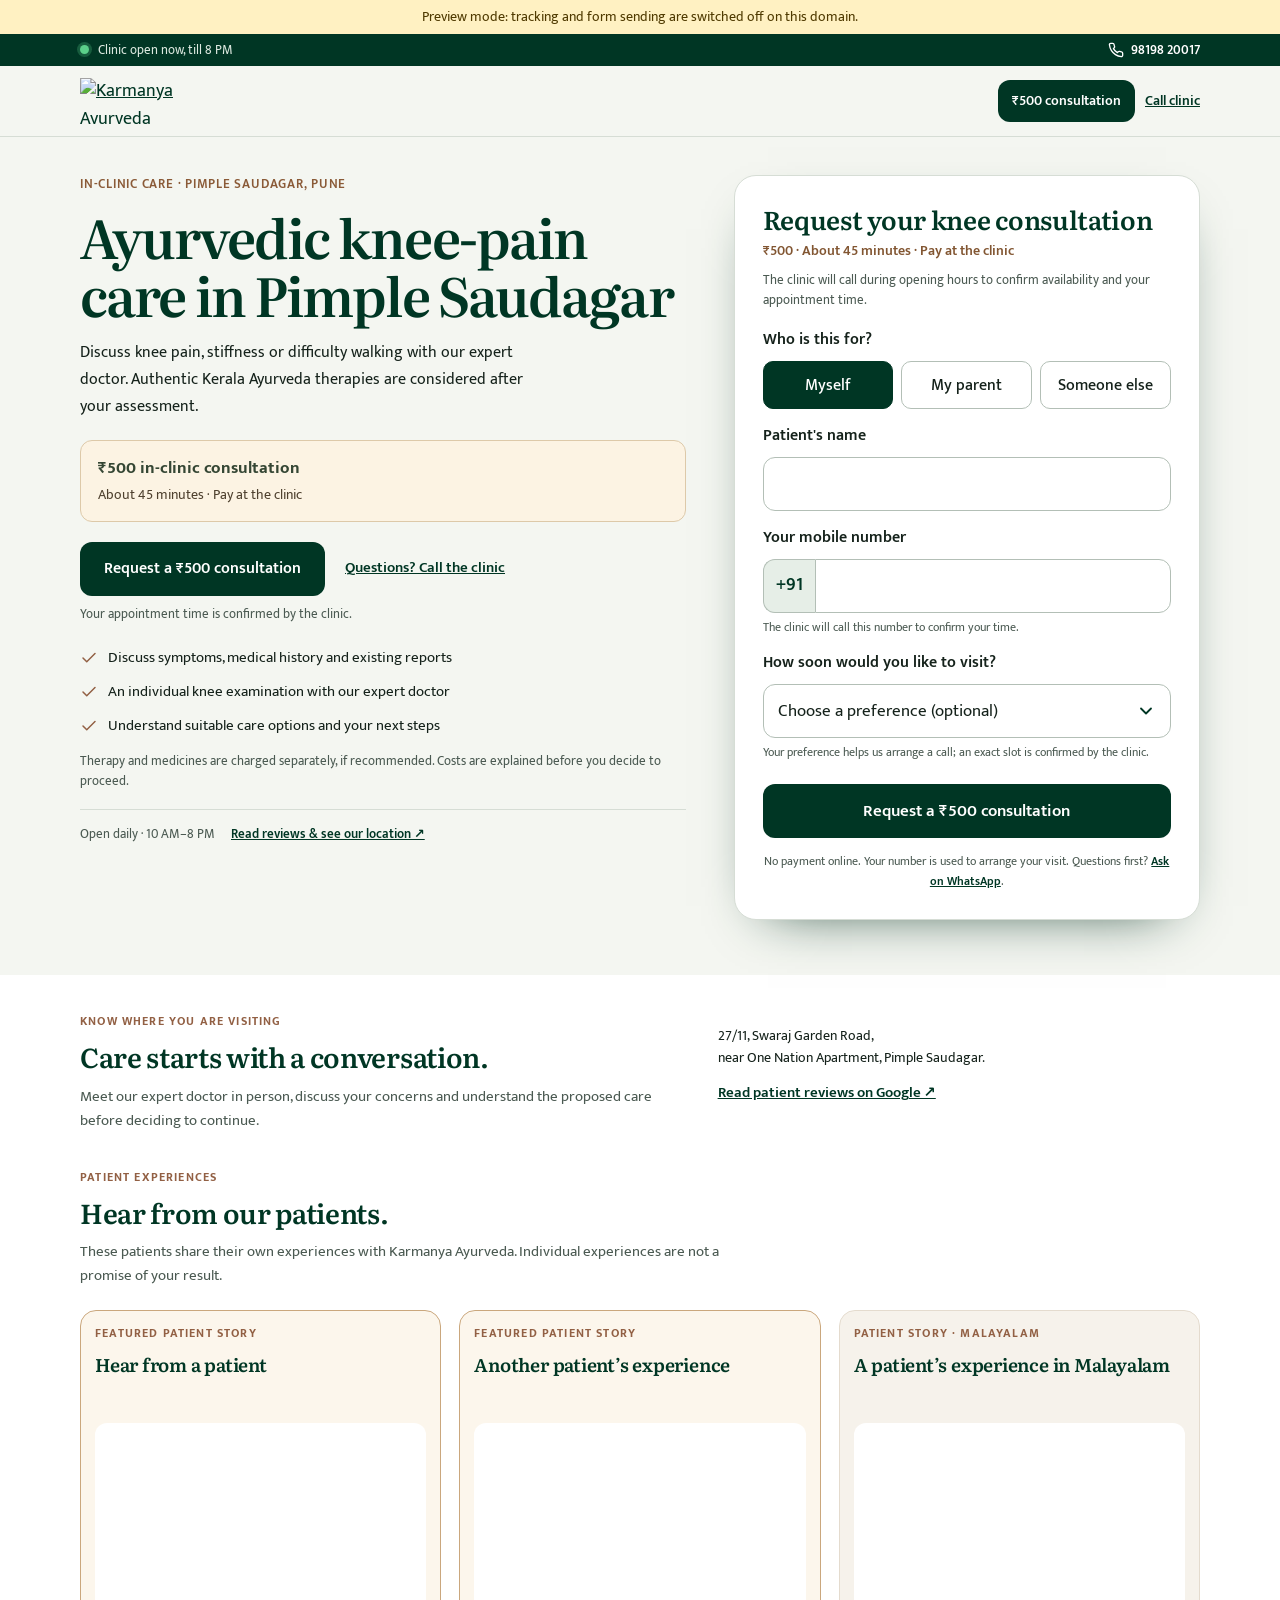
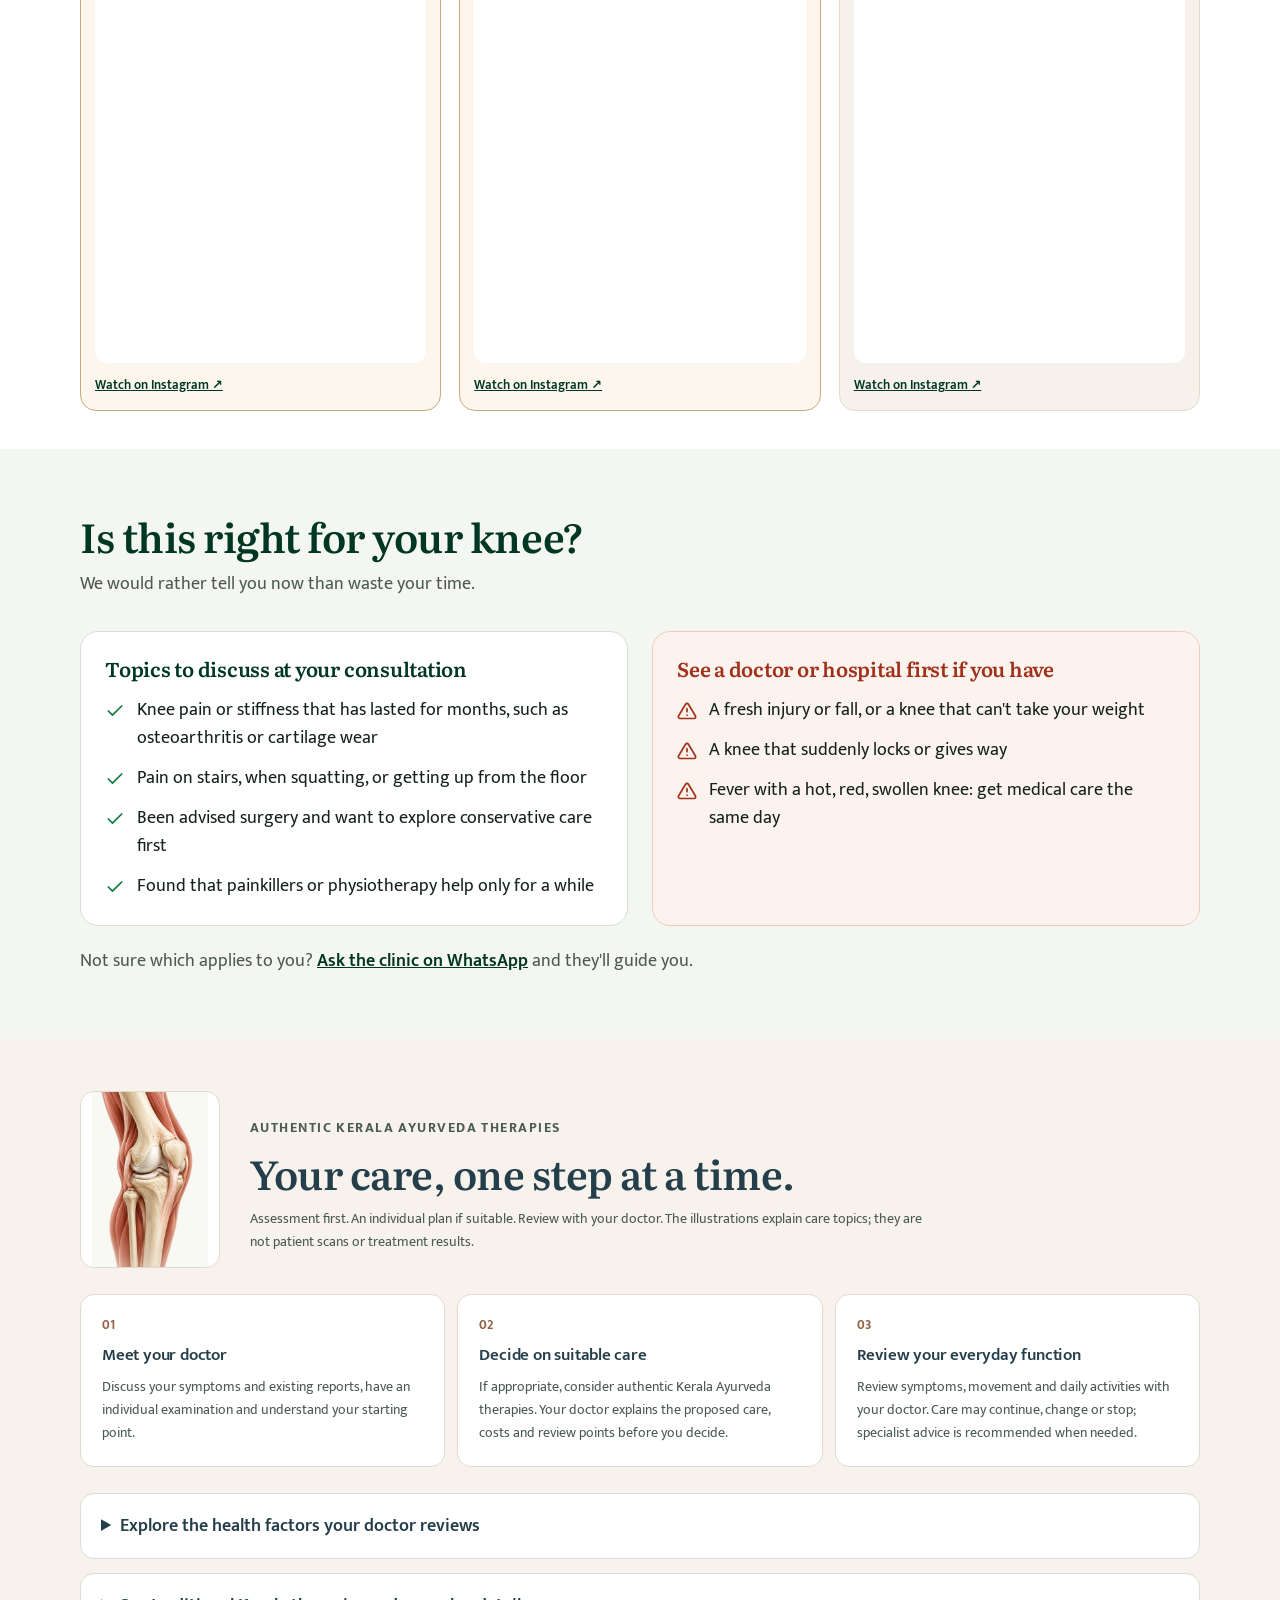
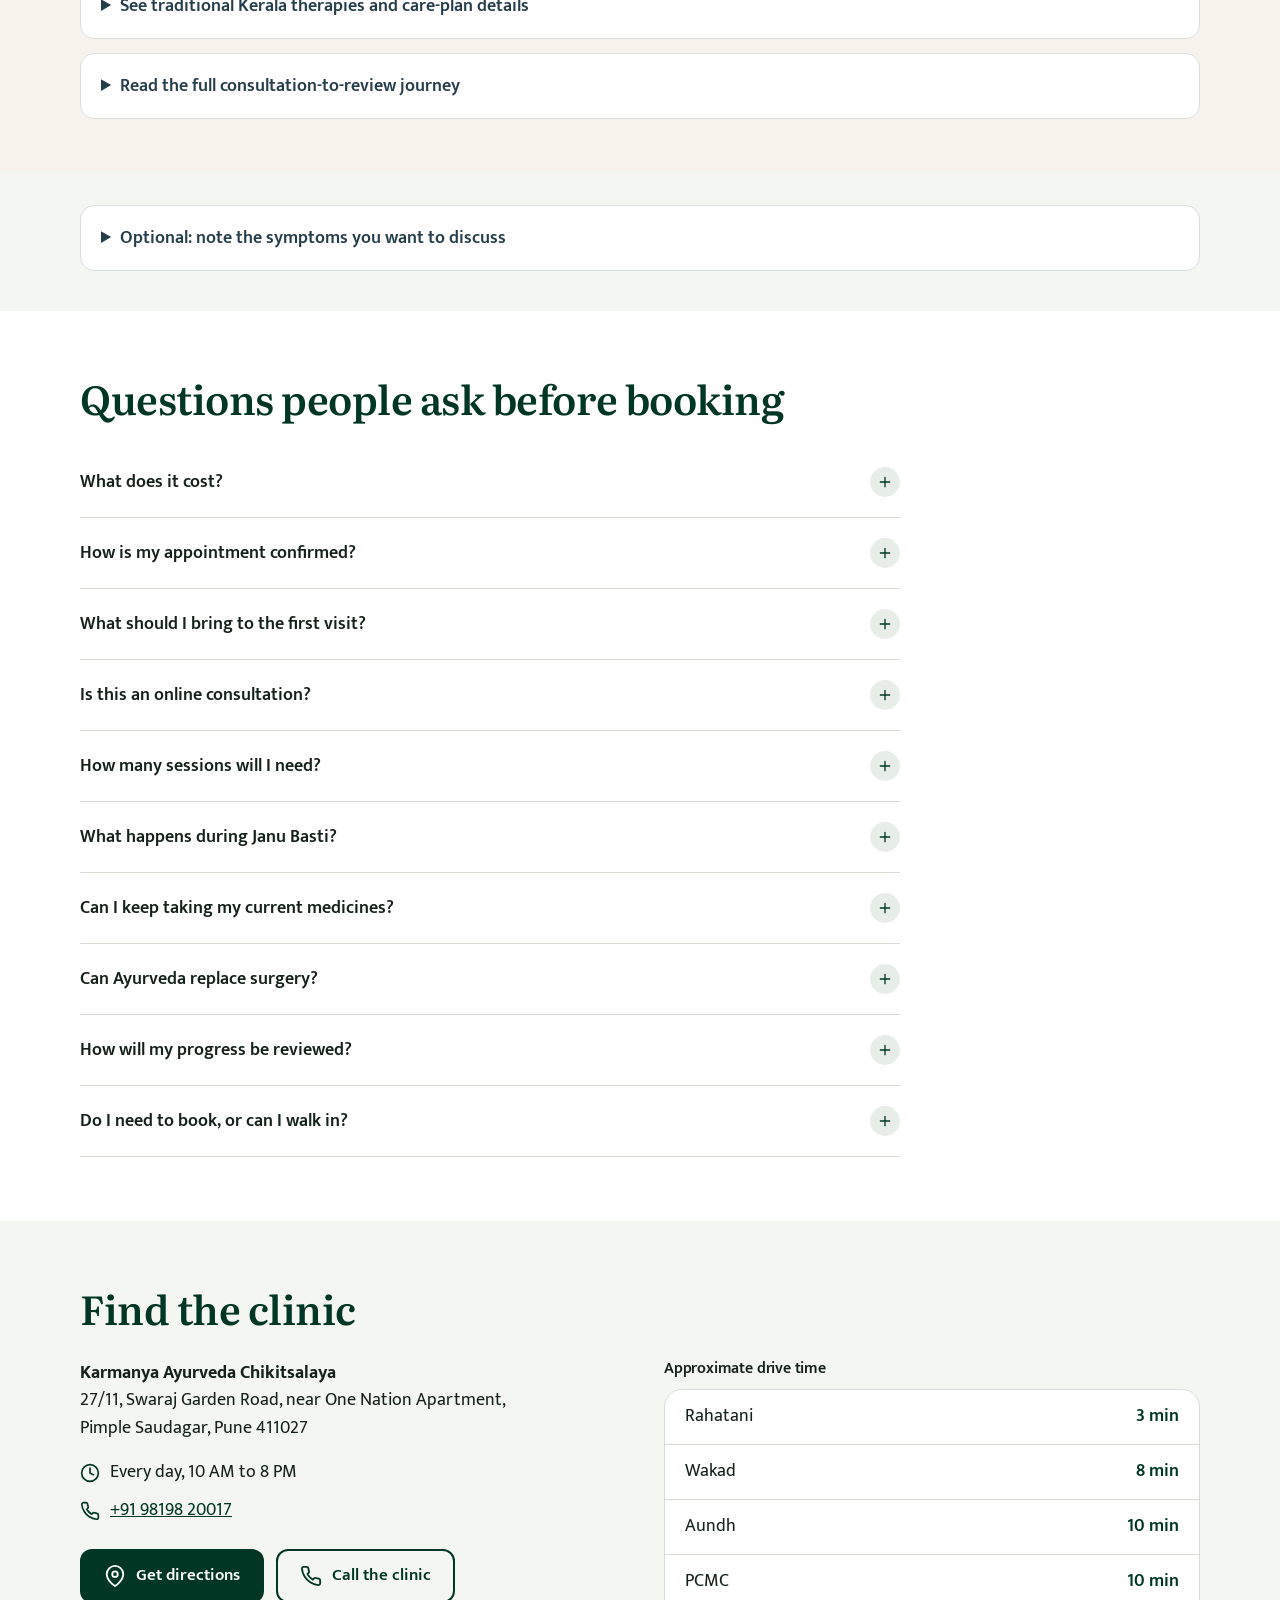
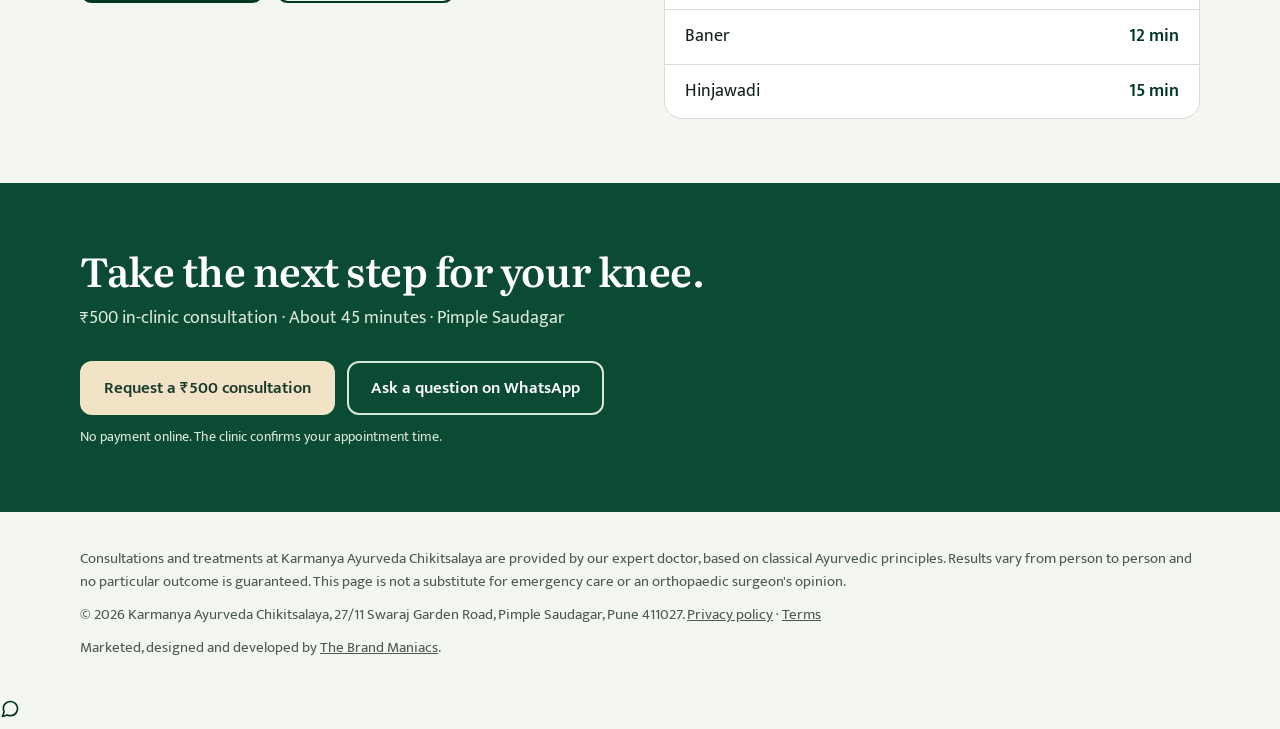
==== commit 2d61d958: "Restore all patient testimonials with Malayalam last" ====
--- a/index.html
+++ b/index.html
@@ -565,7 +565,7 @@
 <script>!function(w,d,s,u){if(w.oaiq)return;var q=function(){q.q.push(arguments)};q.q=[];w.oaiq=q;var j=d.createElement(s);j.async=1;j.src=u;var f=d.getElementsByTagName(s)[0];f.parentNode.insertBefore(j,f)}(window,document,"script","https://bzrcdn.openai.com/sdk/oaiq.min.js");oaiq("init",{pixelId:"QD7NJpfsYPogKPpJnE1gqf",debug:true});</script>
 <!-- End ChatGPT Pixel -->
 <link rel="stylesheet" href="/care-journey.css?v=1">
-<link rel="stylesheet" href="/landing-flow.css?v=1">
+<link rel="stylesheet" href="/landing-flow.css?v=2">
 </head>
 <body class="consultation-flow">
 
@@ -687,9 +687,14 @@
 </section>
 
 <section class="section paper flow-proof" aria-labelledby="flow-proof-title">
-  <div class="wrap flow-proof-grid">
-    <div><p class="flow-eyebrow">Know where you are visiting</p><h2 id="flow-proof-title">Care starts with a conversation.</h2><p>Meet our expert doctor in person, discuss your concerns and understand the proposed care before deciding to continue.</p><address>27/11, Swaraj Garden Road,<br>near One Nation Apartment, Pimple Saudagar.</address><p><a href="https://maps.google.com/?cid=3077549578320836260" target="_blank" rel="noopener">Read patient reviews on Google ↗</a></p></div>
-    <div class="flow-video-card"><p class="flow-eyebrow">A patient’s own experience</p><h3>A knee-care video story</h3><div class="flow-video-slot"><button type="button" class="flow-video-button" data-video-id="DNzYOICUJW7" aria-label="Play the knee-care patient video on Instagram"><span aria-hidden="true">▶</span>Watch the patient video<small>Loads Instagram only when you play</small></button></div><p class="flow-video-note">An individual experience, not a promise of your result. <a href="https://www.instagram.com/reel/DNzYOICUJW7/" target="_blank" rel="noopener">Open on Instagram ↗</a></p></div>
+  <div class="wrap">
+    <div class="flow-proof-grid">
+      <div><p class="flow-eyebrow">Know where you are visiting</p><h2 id="flow-proof-title">Care starts with a conversation.</h2><p>Meet our expert doctor in person, discuss your concerns and understand the proposed care before deciding to continue.</p></div>
+      <div><address>27/11, Swaraj Garden Road,<br>near One Nation Apartment, Pimple Saudagar.</address><p><a href="https://maps.google.com/?cid=3077549578320836260" target="_blank" rel="noopener">Read patient reviews on Google ↗</a></p></div>
+    </div>
+    <div class="flow-testimonials" aria-labelledby="flow-stories-title"><p class="flow-eyebrow">Patient experiences</p><h2 id="flow-stories-title">Hear from our patients.</h2><p class="flow-stories-intro">These patients share their own experiences with Karmanya Ayurveda. Individual experiences are not a promise of your result.</p><div class="flow-video-grid"><article class="flow-video-card flow-video-featured"><p class="flow-eyebrow">Featured patient story</p><h3>Hear from a patient</h3><div class="flow-video-slot"><iframe src="https://www.instagram.com/reel/DHFwJAGtggY/embed/" title="Patient testimonial 1" width="320" height="540" loading="lazy" allow="encrypted-media; picture-in-picture"></iframe></div><p class="flow-video-note"><a href="https://www.instagram.com/reel/DHFwJAGtggY/" target="_blank" rel="noopener">Watch on Instagram ↗</a></p></article>
+<article class="flow-video-card flow-video-featured"><p class="flow-eyebrow">Featured patient story</p><h3>Another patient’s experience</h3><div class="flow-video-slot"><iframe src="https://www.instagram.com/reel/DFFbgpbt85n/embed/" title="Patient testimonial 2" width="320" height="540" loading="lazy" allow="encrypted-media; picture-in-picture"></iframe></div><p class="flow-video-note"><a href="https://www.instagram.com/reel/DFFbgpbt85n/" target="_blank" rel="noopener">Watch on Instagram ↗</a></p></article>
+<article class="flow-video-card"><p class="flow-eyebrow">Patient story · Malayalam</p><h3>A patient’s experience in Malayalam</h3><div class="flow-video-slot"><iframe src="https://www.instagram.com/reel/DNzYOICUJW7/embed/" title="Patient testimonial 3 in Malayalam" width="320" height="540" loading="lazy" allow="encrypted-media; picture-in-picture"></iframe></div><p class="flow-video-note"><a href="https://www.instagram.com/reel/DNzYOICUJW7/" target="_blank" rel="noopener">Watch on Instagram ↗</a></p></article></div></div>
   </div>
 </section>
 
--- a/landing-flow.css
+++ b/landing-flow.css
@@ -37,13 +37,16 @@
 .flow-proof p:not(.flow-eyebrow){font-size:.91rem;line-height:1.65;color:var(--muted);margin-top:12px}
 .flow-proof address{font-style:normal;font-size:.86rem;line-height:1.6;margin-top:12px}
 .flow-proof a{font-weight:600}
-.flow-video-card{padding:22px;background:#f6f2eb;border:1px solid #e4dbce;border-radius:16px}
-.flow-video-card h3{font-size:1.25rem;line-height:1.3}
-.flow-video-button{font:600 .96rem/1.4 var(--sans);display:flex;align-items:center;justify-content:center;flex-direction:column;gap:9px;width:100%;min-height:150px;border:1px solid #b9c8ce;border-radius:12px;background:#eaf0f2;color:#253e4b;cursor:pointer;margin-top:15px;padding:18px}
-.flow-video-button span{display:grid;place-items:center;width:42px;height:42px;border-radius:50%;background:#253e4b;color:#fff}
-.flow-video-button small{font-size:.72rem;font-weight:400}
+.flow-video-card{padding:14px;min-width:0;background:#f6f2eb;border:1px solid #e4dbce;border-radius:16px}
+.flow-video-card h3{font-size:1.15rem;line-height:1.3;min-height:3em}
 .flow-video-slot iframe{display:block;max-width:100%;width:100%;height:540px;border:0;border-radius:12px;margin-top:15px;background:#fff}
-.flow-video-card .flow-video-note{font-size:.74rem!important}
+.flow-video-card .flow-video-note{font-size:.8rem!important}
+.flow-testimonials{margin-top:36px}
+.flow-stories-intro{max-width:75ch}
+.flow-video-grid{display:grid;gap:18px;margin-top:22px}
+.flow-video-featured{border-color:#caa77d;background:#fcf6ec}
+@media(min-width:1050px){.flow-video-grid{grid-template-columns:repeat(3,minmax(0,1fr))}}
+@media(min-width:700px) and (max-width:1049px){.flow-video-grid{grid-template-columns:repeat(2,minmax(0,1fr))}.flow-video-card:last-child{grid-column:1/-1;max-width:390px;width:100%;justify-self:center}}
 .consultation-flow .sticky{grid-template-columns:44px minmax(0,1.7fr) minmax(0,1fr);gap:6px}
 .consultation-flow .sticky .btn{font-size:.88rem;padding:0 7px;min-height:48px}
 .flow-more{border:1px solid #d9dedc;border-radius:14px;background:#fff;margin-top:14px;overflow:hidden}
@@ -76,6 +79,6 @@
 .consultation-flow .final .btn-primary{background:#f2e3c6;color:#183b2d}
 .consultation-flow .final .btn-outline{border-color:#d5e6dc;color:#fff}
 @media(min-width:700px){.flow-proof-grid{grid-template-columns:1fr 1fr}.flow-three-steps{grid-template-columns:repeat(3,minmax(0,1fr))}}
-@media(min-width:960px){.flow-hero{padding:38px 0 55px}.flow-hero-grid{grid-template-columns:minmax(0,1.13fr) minmax(0,.87fr);grid-template-areas:"copy form";gap:48px}.flow-hero .card-form{padding:28px;scroll-margin-top:100px}.flow-proof-grid{grid-template-columns:1.1fr .9fr;gap:48px}.flow-video-card{grid-column:auto}.flow-care-intro{grid-template-columns:140px minmax(0,1fr);gap:30px;max-width:850px}.flow-care-intro img{height:175px}.flow-care-intro h2{font-size:2.5rem}.flow-more .ka-context{grid-template-columns:.75fr 1.25fr}.flow-more .ka-journey{grid-template-columns:.8fr 1.2fr}}
+@media(min-width:960px){.flow-hero{padding:38px 0 55px}.flow-hero-grid{grid-template-columns:minmax(0,1.13fr) minmax(0,.87fr);grid-template-areas:"copy form";gap:48px}.flow-hero .card-form{padding:28px;scroll-margin-top:100px}.flow-proof-grid{grid-template-columns:1.1fr .9fr;gap:48px}.flow-care-intro{grid-template-columns:140px minmax(0,1fr);gap:30px;max-width:850px}.flow-care-intro img{height:175px}.flow-care-intro h2{font-size:2.5rem}.flow-more .ka-context{grid-template-columns:.75fr 1.25fr}.flow-more .ka-journey{grid-template-columns:.8fr 1.2fr}}
 @media(max-width:559px){.consultation-flow .site-header .wrap{min-height:64px;gap:10px}.consultation-flow .logo img{height:38px}.flow-header-contact{display:none}.flow-header-book{font-size:.78rem;padding:0 10px;min-height:40px}.flow-hero{padding-top:24px}.flow-hero .cta-row{display:grid;gap:13px}.flow-hero .cta-row .btn{width:100%}.flow-question{justify-self:start}.flow-hero .card-form{border-radius:18px}.flow-hero-grid{gap:25px}.flow-proof-grid{gap:22px}.flow-care-overview{padding:38px 0}.flow-care-intro{gap:14px}.flow-care-intro h2{font-size:1.6rem}.flow-more>summary{padding:17px;font-size:.95rem}.flow-more .ka-plan{grid-template-columns:1fr}.flow-more .ka-care .wrap{padding:0 14px}.flow-three-steps li{padding:17px}.consultation-flow .section:not(.flow-proof){padding-top:44px;padding-bottom:44px}}
-@media(max-width:559px){.flow-video-slot iframe{width:calc(100% + 32px);max-width:calc(100% + 32px);margin-left:-16px}}
+@media(max-width:559px){.flow-video-card{padding:6px}.flow-video-card h3{min-height:0}.flow-video-card>.flow-eyebrow,.flow-video-card>h3,.flow-video-card>.flow-video-note{margin-left:8px;margin-right:8px}.flow-video-card>.flow-eyebrow{margin-top:10px}}
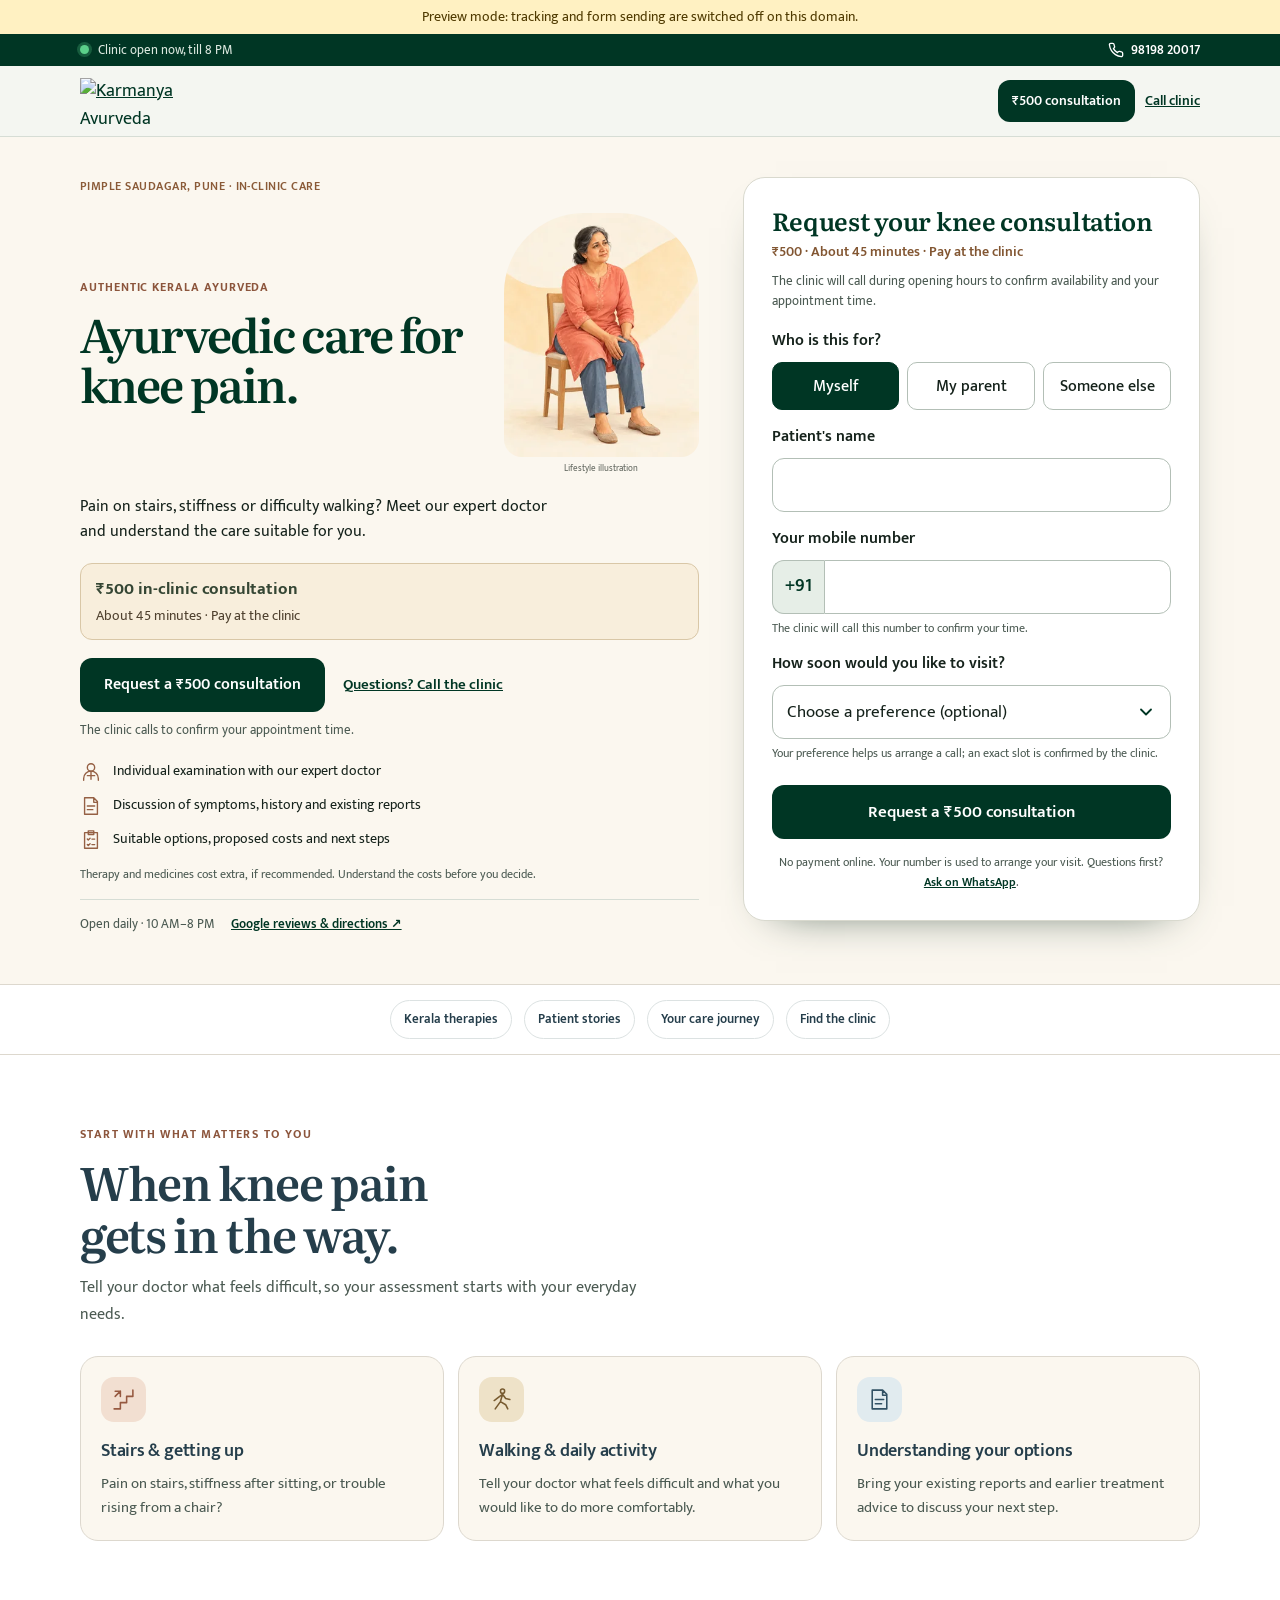
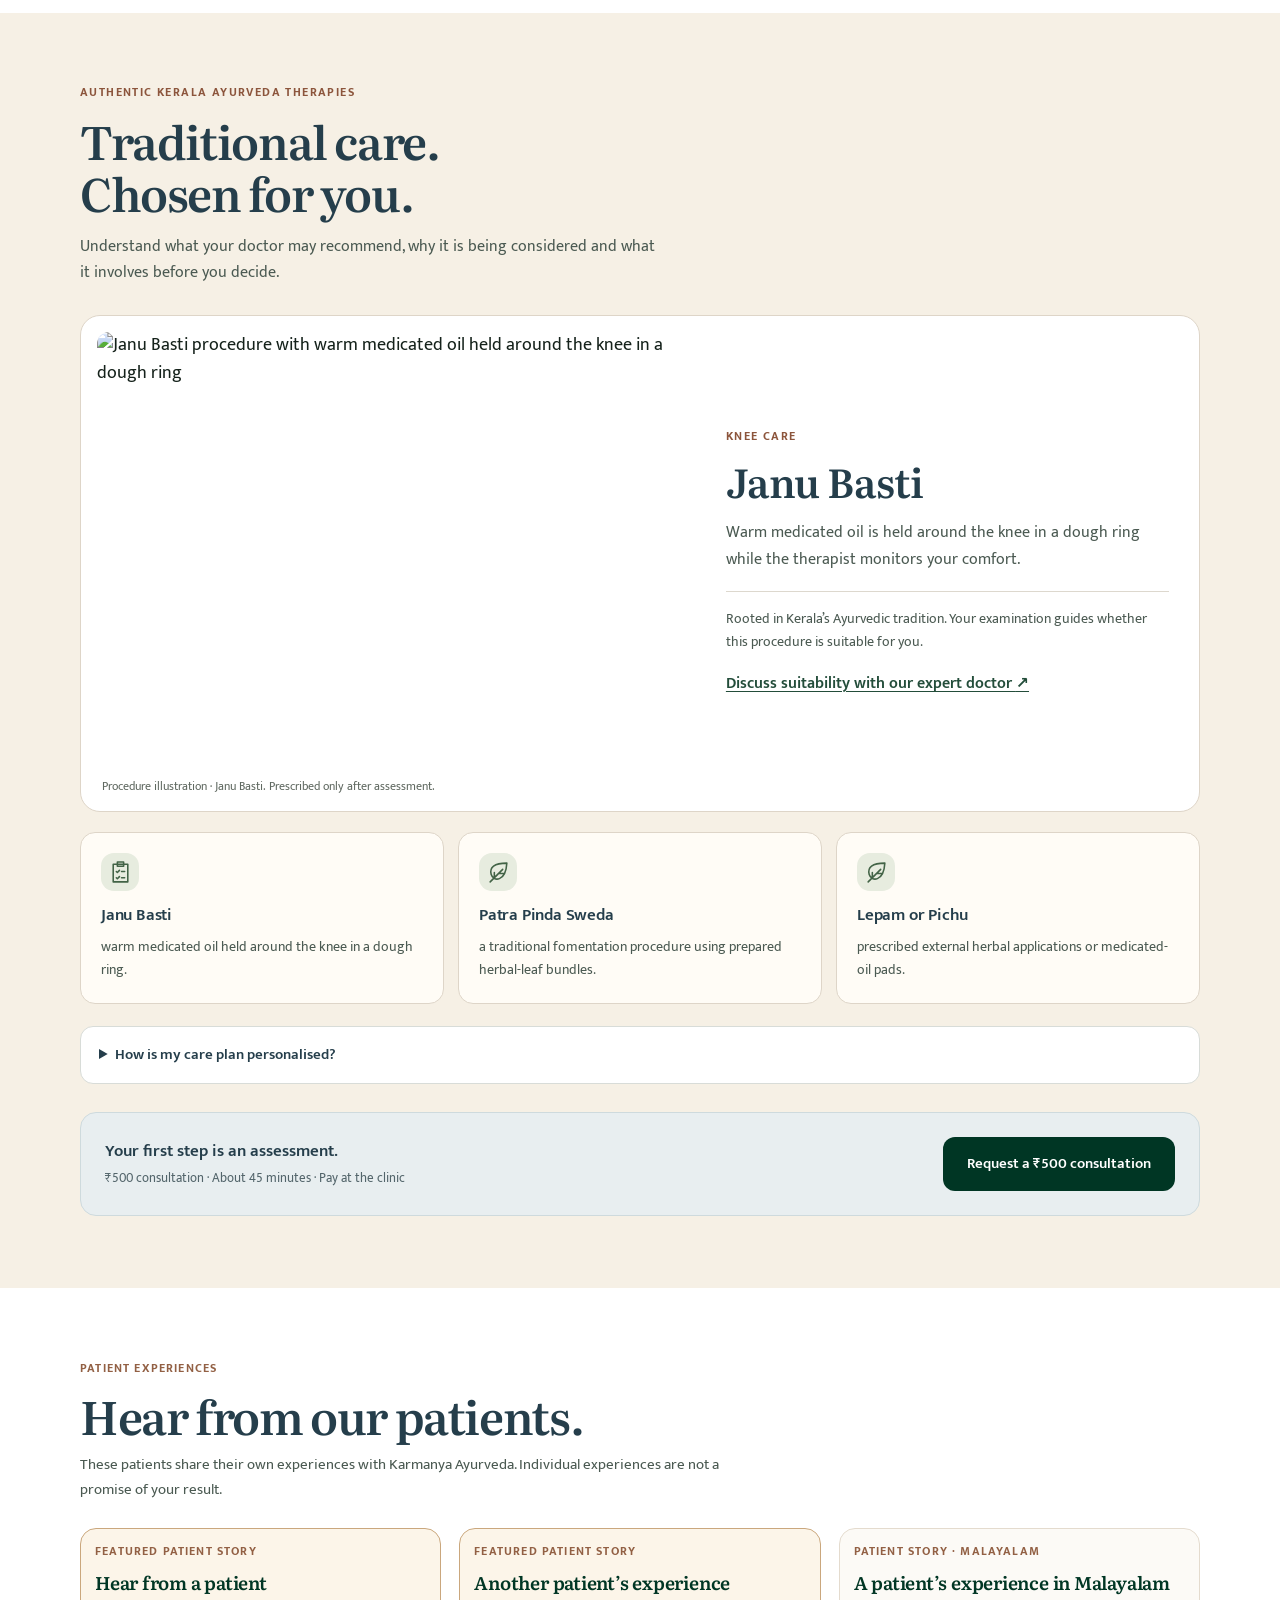
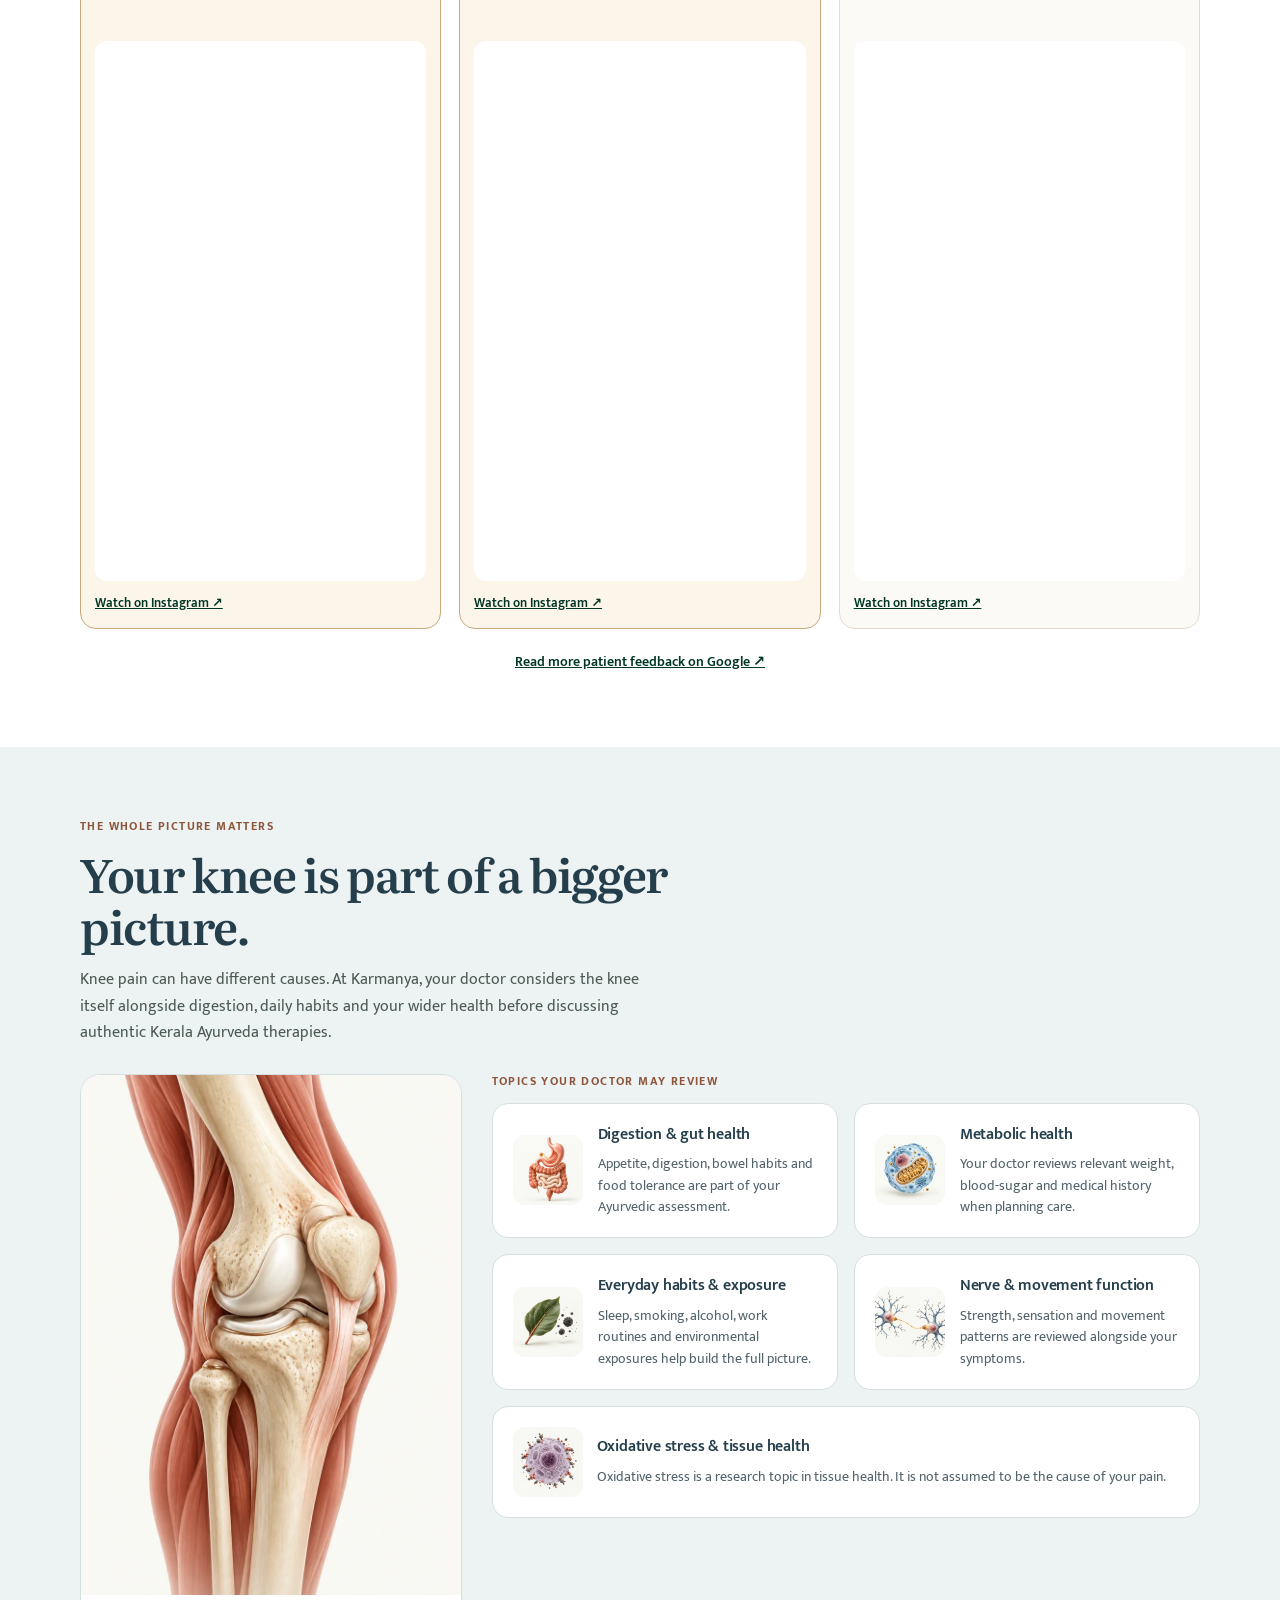
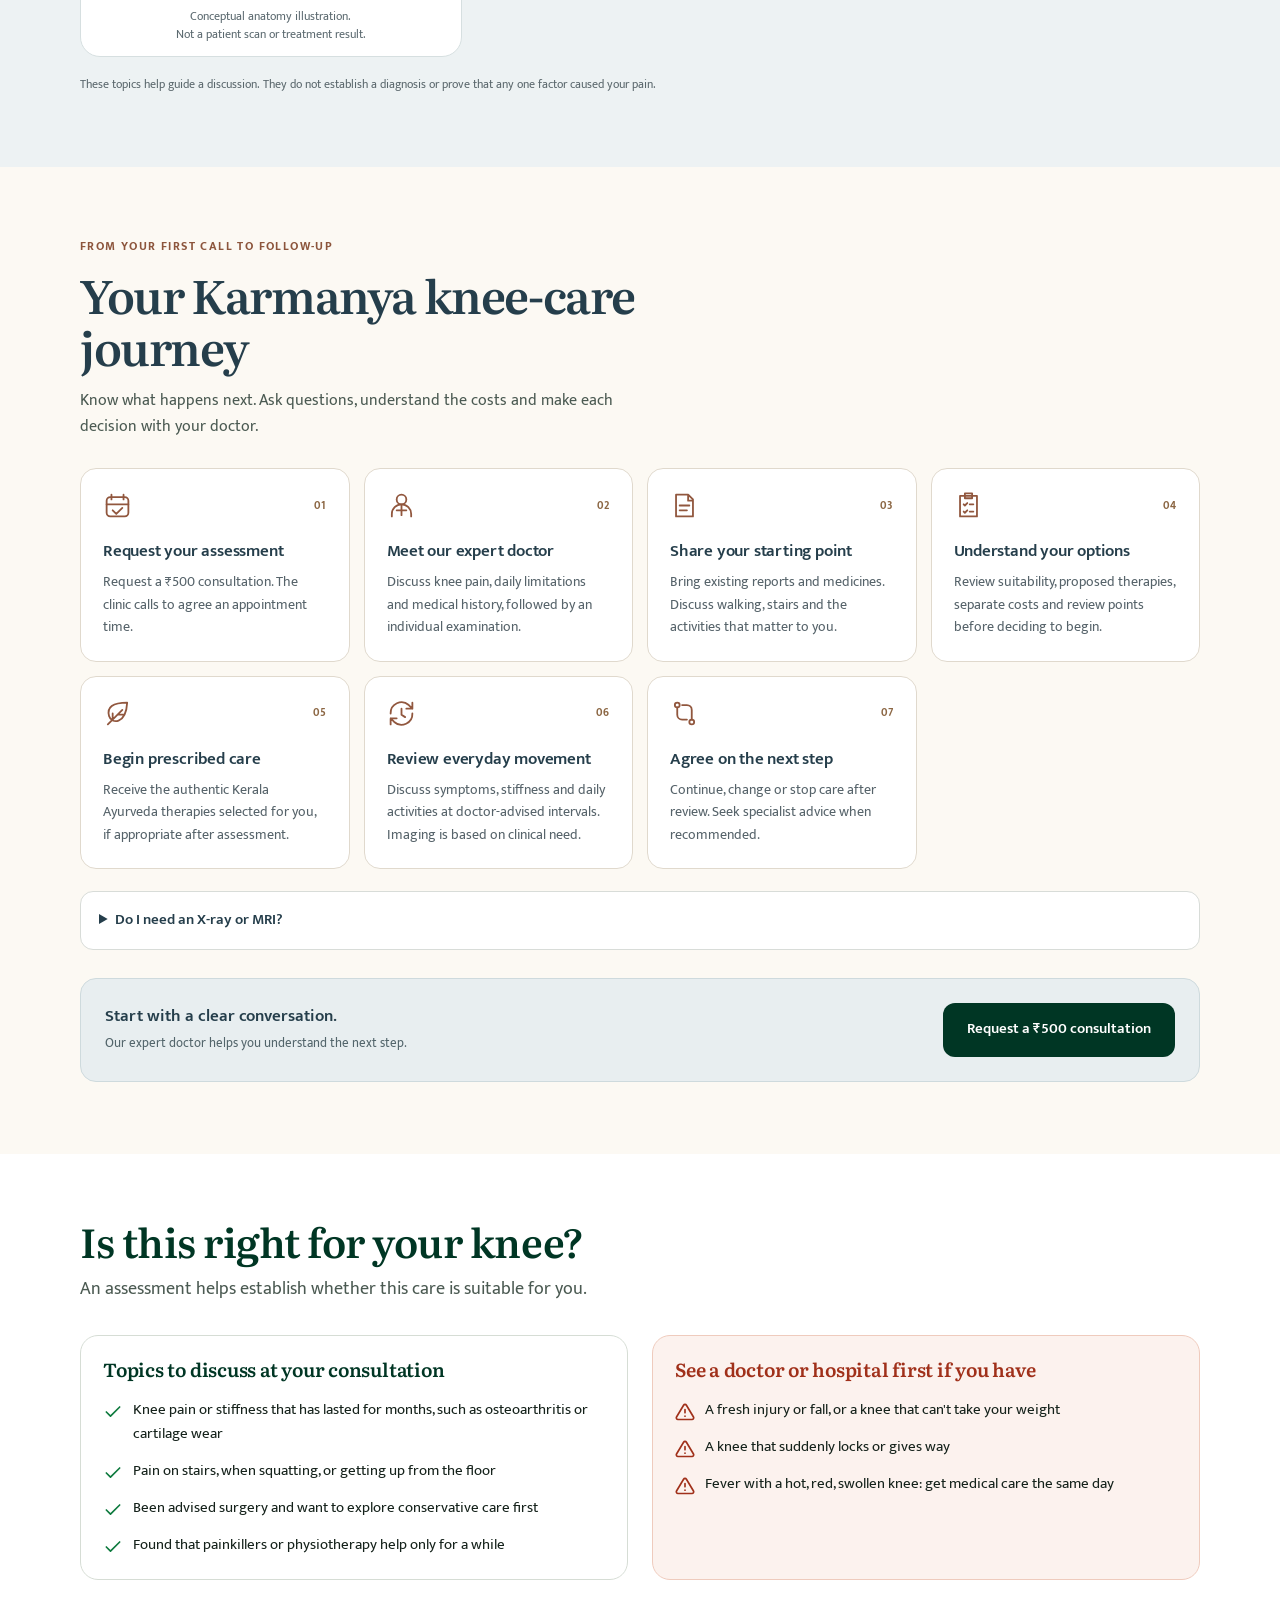
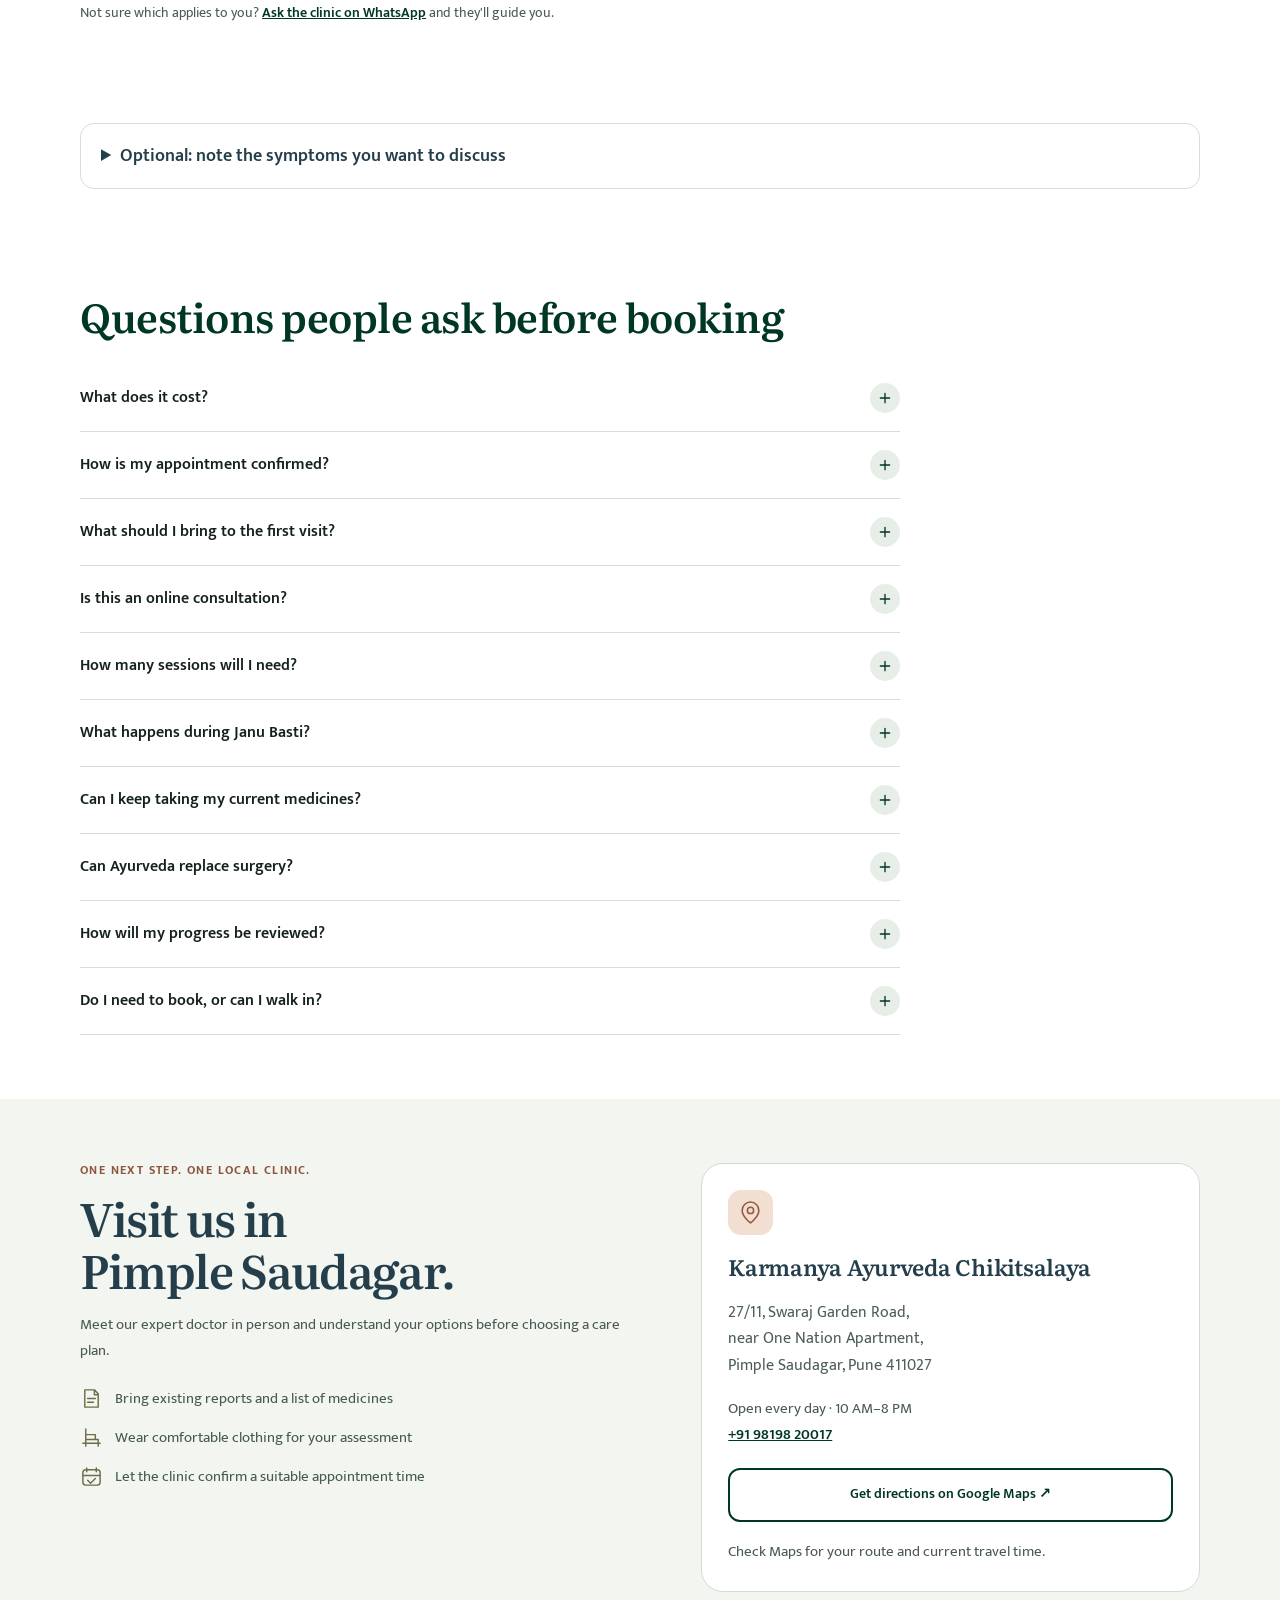
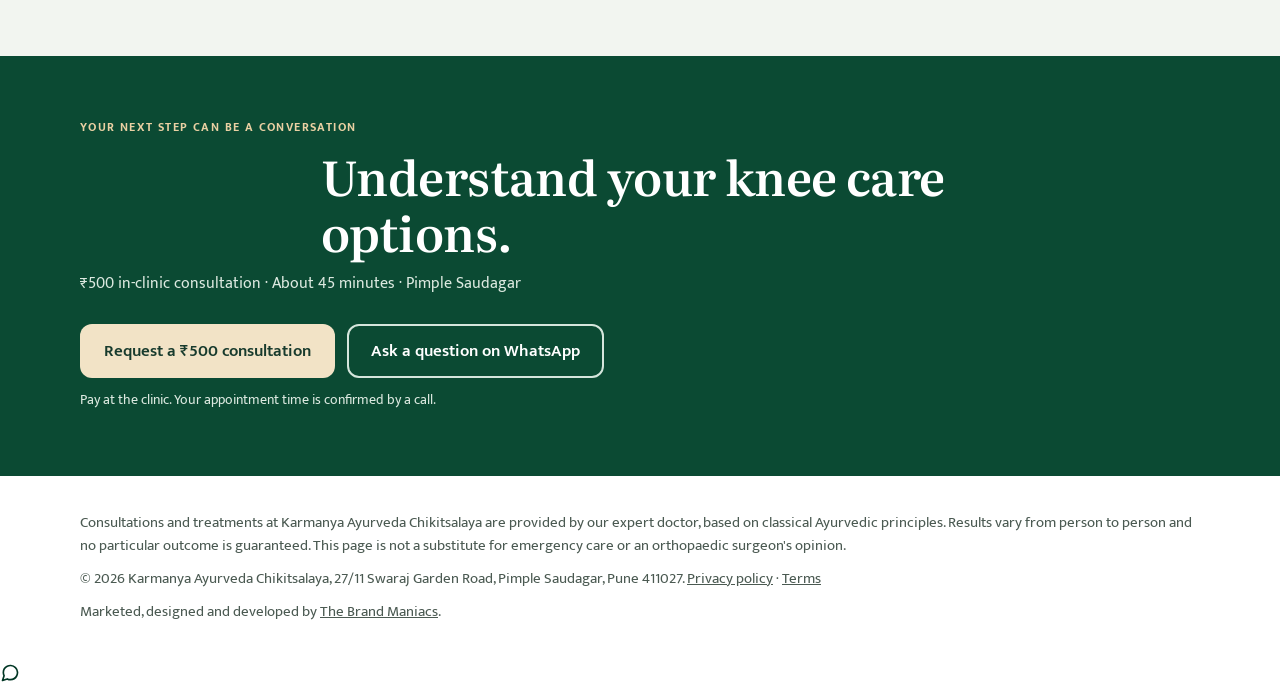
==== commit 5b19968e: "feat(cro): make knee and back care journey visual and clear" ====
--- a/index.html
+++ b/index.html
@@ -13,14 +13,14 @@
 </script>
 <meta charset="utf-8">
 <meta name="viewport" content="width=device-width, initial-scale=1, viewport-fit=cover">
-<title>Knee Care with Authentic Kerala Ayurveda | Pimple Saudagar</title>
-<meta name="description" content="Physician-led Kerala Ayurvedic knee care in Pimple Saudagar, Pune. Janu Basti for knee arthritis and stiffness. ₹500 in-clinic assessment, open all 7 days.">
+<title>Knee Pain Care with Kerala Ayurveda | Karmanya, Pune</title>
+<meta name="description" content="Meet our expert doctor to discuss knee pain and appropriate Kerala Ayurveda care. ₹500 in-clinic consultation in Pimple Saudagar, Pune; therapies are considered after assessment.">
 <link rel="canonical" href="https://consult.karmanyaayurveda.com/">
 <meta property="og:url" content="https://consult.karmanyaayurveda.com/">
 <meta property="og:type" content="website">
 <meta property="og:site_name" content="Karmanya Ayurveda Chikitsalaya">
-<meta property="og:title" content="Knee pain? Non-surgical Kerala Ayurvedic care in Pimple Saudagar">
-<meta property="og:description" content="₹500 in-clinic knee assessment with our expert doctor. Open every day, 10 AM to 8 PM.">
+<meta property="og:title" content="Knee Pain Care with Kerala Ayurveda | Karmanya, Pune">
+<meta property="og:description" content="Meet our expert doctor to discuss knee pain and appropriate Kerala Ayurveda care. ₹500 in-clinic consultation in Pimple Saudagar, Pune; therapies are considered after assessment.">
 <meta property="og:image" content="https://karmanyaayurveda.com/images/facility/kerala-ayurveda-pharmacy.webp">
 <meta name="theme-color" content="#003624">
 <link rel="icon" href="https://karmanyaayurveda.com/images/logo.png">
@@ -47,8 +47,8 @@
   },
   "geo": {
     "@type": "GeoCoordinates",
-    "latitude": 18.5956,
-    "longitude": 73.7979
+    "latitude": 18.6007587,
+    "longitude": 73.8076443
   }
 }
 </script>
@@ -566,8 +566,9 @@
 <!-- End ChatGPT Pixel -->
 <link rel="stylesheet" href="/care-journey.css?v=1">
 <link rel="stylesheet" href="/landing-flow.css?v=2">
+<link rel="stylesheet" href="/visual-journey.css?v=1">
 </head>
-<body class="consultation-flow">
+<body class="consultation-flow visual-journey">
 
 <svg width="0" height="0" style="position:absolute" aria-hidden="true" focusable="false">
   <symbol id="i-phone" viewBox="0 0 24 24"><path d="M22 16.92v3a2 2 0 0 1-2.18 2 19.79 19.79 0 0 1-8.63-3.07 19.5 19.5 0 0 1-6-6 19.79 19.79 0 0 1-3.07-8.67A2 2 0 0 1 4.11 2h3a2 2 0 0 1 2 1.72c.13.96.36 1.9.7 2.81a2 2 0 0 1-.45 2.11L8.09 9.91a16 16 0 0 0 6 6l1.27-1.27a2 2 0 0 1 2.11-.45c.91.34 1.85.57 2.81.7A2 2 0 0 1 22 16.92z"/></symbol>
@@ -606,26 +607,18 @@
 
 <main id="top">
 <!-- CONSULTATION FLOW START -->
-<section class="hero flow-hero">
-  <div class="wrap flow-hero-grid">
-    <div class="hero-copy">
-      <p class="kicker">In-clinic care · Pimple Saudagar, Pune</p>
-      <h1 id="heroTitle">Ayurvedic knee-pain care in Pimple Saudagar</h1>
-      <p class="sub" id="heroSub">Discuss knee pain, stiffness or difficulty walking with our expert doctor. Authentic Kerala Ayurveda therapies are considered after your assessment.</p>
-      <script>(function(){var a=window.KA_ANGLES[window.KA.angle];if(window.KA.angle!=='default'){document.getElementById('heroTitle').textContent=a.title;document.getElementById('heroSub').textContent=a.sub;}})();</script>
-      <p class="flow-fee"><strong>₹500 in-clinic consultation</strong><span>About 45 minutes · Pay at the clinic</span></p>
-      <div class="cta-row" id="heroCtas"><a class="btn btn-primary" href="#book">Request a ₹500 consultation</a><a class="flow-question" href="tel:+919819820017" data-loc="hero_text">Questions? Call the clinic</a></div>
-      <p class="flow-confirm">Your appointment time is confirmed by the clinic.</p>
-      <ul class="flow-inclusions" aria-label="Your consultation includes">
-        <li><svg class="icon" aria-hidden="true"><use href="#i-check"/></svg><span>Discuss symptoms, medical history and existing reports</span></li>
-        <li><svg class="icon" aria-hidden="true"><use href="#i-check"/></svg><span>An individual knee examination with our expert doctor</span></li>
-        <li><svg class="icon" aria-hidden="true"><use href="#i-check"/></svg><span>Understand suitable care options and your next steps</span></li>
-      </ul>
-      <p class="flow-cost-note">Therapy and medicines are charged separately, if recommended. Costs are explained before you decide to proceed.</p>
-      <div class="flow-trust-strip"><span>Open daily · 10 AM–8 PM</span><a href="https://maps.google.com/?cid=3077549578320836260" target="_blank" rel="noopener">Read reviews &amp; see our location ↗</a></div>
-    </div>
-    <!-- BOOKING FORM START -->
-    <div class="card-form" id="book">
+<section class="hero flow-hero"><div class="wrap flow-hero-grid"><div class="hero-copy">
+  <p class="kicker">Pimple Saudagar, Pune · In-clinic care</p>
+  <div class="vj-hero-heading"><div><p class="vj-eyebrow">Authentic Kerala Ayurveda</p><h1 id="heroTitle">Ayurvedic care for knee pain.</h1></div><figure class="vj-hero-art"><img src="/images/visual-journey/knee-everyday-320.webp" srcset="/images/visual-journey/knee-everyday-320.webp 320w, /images/visual-journey/knee-everyday-640.webp 640w" sizes="(min-width: 960px) 220px, 112px" alt="Lifestyle illustration of an Indian woman seated with a hand resting on her knee" width="640" height="800" fetchpriority="high"><figcaption>Lifestyle illustration</figcaption></figure></div>
+  <p class="sub" id="heroSub">Pain on stairs, stiffness or difficulty walking? Meet our expert doctor and understand the care suitable for you.</p>
+  <script>(function(){var a=window.KA_ANGLES[window.KA.angle];if(window.KA.angle!=='default'){document.getElementById('heroTitle').textContent=a.title;document.getElementById('heroSub').textContent=a.sub;}})();</script>
+  <p class="flow-fee"><strong>₹500 in-clinic consultation</strong><span>About 45 minutes · Pay at the clinic</span></p>
+  <div class="cta-row" id="heroCtas"><a class="btn btn-primary" href="#book">Request a ₹500 consultation</a><a class="flow-question" href="tel:+919819820017" data-loc="hero_text">Questions? Call the clinic</a></div>
+  <p class="flow-confirm">The clinic calls to confirm your appointment time.</p>
+  <ul class="flow-inclusions" aria-label="Your consultation includes"><li><svg class="vj-icon" viewBox="0 0 24 24" fill="none" stroke="currentColor" stroke-width="1.5" stroke-linecap="round" stroke-linejoin="round" aria-hidden="true"><circle cx="12" cy="7" r="4"/><path d="M4 21v-2a8 8 0 0 1 16 0v2m-12-5h8m-4-4v8"/></svg><span>Individual examination with our expert doctor</span></li><li><svg class="vj-icon" viewBox="0 0 24 24" fill="none" stroke="currentColor" stroke-width="1.5" stroke-linecap="round" stroke-linejoin="round" aria-hidden="true"><path d="M7 3h8l4 4v14H5V3h2m8 0v5h4M8 12h8m-8 4h6"/></svg><span>Discussion of symptoms, history and existing reports</span></li><li><svg class="vj-icon" viewBox="0 0 24 24" fill="none" stroke="currentColor" stroke-width="1.5" stroke-linecap="round" stroke-linejoin="round" aria-hidden="true"><path d="M5 4h14v17H5zM9 2h6v4H9zM8 11l1 1 2-2m2 1h3m-8 6 1 1 2-2m2 1h3"/></svg><span>Suitable options, proposed costs and next steps</span></li></ul>
+  <p class="flow-cost-note">Therapy and medicines cost extra, if recommended. Understand the costs before you decide.</p>
+  <div class="flow-trust-strip"><span>Open daily · 10 AM–8 PM</span><a href="https://maps.google.com/?cid=3077549578320836260" target="_blank" rel="noopener">Google reviews &amp; directions ↗</a></div>
+</div><!-- BOOKING FORM START --><div class="card-form" id="book">
         <div id="formWrap">
           <h2>Request your knee consultation</h2>
           <p class="form-sub">₹500 · About 45 minutes · Pay at the clinic</p><p class="flow-form-note">The clinic will call during opening hours to confirm availability and your appointment time.</p>
@@ -681,28 +674,40 @@
             <li>Wear loose trousers that roll up above the knee.</li>
           </ul>
         </div>
-      </div>
-    <!-- BOOKING FORM END -->
-  </div>
-</section>
-
-<section class="section paper flow-proof" aria-labelledby="flow-proof-title">
-  <div class="wrap">
-    <div class="flow-proof-grid">
-      <div><p class="flow-eyebrow">Know where you are visiting</p><h2 id="flow-proof-title">Care starts with a conversation.</h2><p>Meet our expert doctor in person, discuss your concerns and understand the proposed care before deciding to continue.</p></div>
-      <div><address>27/11, Swaraj Garden Road,<br>near One Nation Apartment, Pimple Saudagar.</address><p><a href="https://maps.google.com/?cid=3077549578320836260" target="_blank" rel="noopener">Read patient reviews on Google ↗</a></p></div>
-    </div>
-    <div class="flow-testimonials" aria-labelledby="flow-stories-title"><p class="flow-eyebrow">Patient experiences</p><h2 id="flow-stories-title">Hear from our patients.</h2><p class="flow-stories-intro">These patients share their own experiences with Karmanya Ayurveda. Individual experiences are not a promise of your result.</p><div class="flow-video-grid"><article class="flow-video-card flow-video-featured"><p class="flow-eyebrow">Featured patient story</p><h3>Hear from a patient</h3><div class="flow-video-slot"><iframe src="https://www.instagram.com/reel/DHFwJAGtggY/embed/" title="Patient testimonial 1" width="320" height="540" loading="lazy" allow="encrypted-media; picture-in-picture"></iframe></div><p class="flow-video-note"><a href="https://www.instagram.com/reel/DHFwJAGtggY/" target="_blank" rel="noopener">Watch on Instagram ↗</a></p></article>
+      </div><!-- BOOKING FORM END --></div></section>
+
+<nav class="vj-page-nav" aria-label="Explore this page"><div class="wrap"><a href="#kerala-care-plan">Kerala therapies</a><a href="#flow-stories-title">Patient stories</a><a href="#treatment-journey">Your care journey</a><a href="#visit-clinic">Find the clinic</a></div></nav>
+
+<section class="vj-everyday" aria-labelledby="vj-everyday-title"><div class="wrap"><div class="vj-section-heading"><p class="vj-eyebrow">Start with what matters to you</p><h2 id="vj-everyday-title">When knee pain<br>gets in the way.</h2><p>Tell your doctor what feels difficult, so your assessment starts with your everyday needs.</p></div><ul class="vj-goal-grid" role="list"><li><span class="vj-icon-disc"><svg class="vj-icon" viewBox="0 0 24 24" fill="none" stroke="currentColor" stroke-width="1.5" stroke-linecap="round" stroke-linejoin="round" aria-hidden="true"><path d="M3 21h6v-6h6V9h6V3"/><path d="m4 9 5-5m-5 0h5v5"/></svg></span><h3>Stairs &amp; getting up</h3><p>Pain on stairs, stiffness after sitting, or trouble rising from a chair?</p></li><li><span class="vj-icon-disc"><svg class="vj-icon" viewBox="0 0 24 24" fill="none" stroke="currentColor" stroke-width="1.5" stroke-linecap="round" stroke-linejoin="round" aria-hidden="true"><circle cx="13" cy="4" r="2"/><path d="m9 10 4-3 3 4 4 1m-7-5-2 7-5 7m5-7 5 3 2 4M9 10l-4 3"/></svg></span><h3>Walking &amp; daily activity</h3><p>Tell your doctor what feels difficult and what you would like to do more comfortably.</p></li><li><span class="vj-icon-disc"><svg class="vj-icon" viewBox="0 0 24 24" fill="none" stroke="currentColor" stroke-width="1.5" stroke-linecap="round" stroke-linejoin="round" aria-hidden="true"><path d="M7 3h8l4 4v14H5V3h2m8 0v5h4M8 12h8m-8 4h6"/></svg></span><h3>Understanding your options</h3><p>Bring your existing reports and earlier treatment advice to discuss your next step.</p></li></ul></div></section>
+
+<!-- KARMANYA CARE START -->
+<section class="ka-care vj-therapy-section" id="kerala-care-plan" aria-labelledby="ka-plan-title"><div class="wrap">
+  <div class="vj-section-heading"><p class="vj-eyebrow">Authentic Kerala Ayurveda therapies</p><h2 id="ka-plan-title">Traditional care.<br>Chosen for you.</h2><p>Understand what your doctor may recommend, why it is being considered and what it involves before you decide.</p></div>
+  <div class="vj-therapy-feature"><figure><img src="https://karmanyaayurveda.com/images/protocols/protocol-knee-janu-basti.webp" alt="Janu Basti procedure with warm medicated oil held around the knee in a dough ring" width="1024" height="768" loading="lazy"><figcaption>Procedure illustration · Janu Basti. Prescribed only after assessment.</figcaption></figure><div><p class="vj-eyebrow">Knee care</p><h3>Janu Basti</h3><p>Warm medicated oil is held around the knee in a dough ring while the therapist monitors your comfort.</p><p class="vj-tradition">Rooted in Kerala’s Ayurvedic tradition. Your examination guides whether this procedure is suitable for you.</p><a class="vj-text-link" href="#book">Discuss suitability with our expert doctor <span aria-hidden="true">↗</span></a></div></div>
+  <ul class="vj-therapy-options" role="list"><li><span class="vj-icon-disc"><svg class="vj-icon" viewBox="0 0 24 24" fill="none" stroke="currentColor" stroke-width="1.5" stroke-linecap="round" stroke-linejoin="round" aria-hidden="true"><path d="M5 4h14v17H5zM9 2h6v4H9zM8 11l1 1 2-2m2 1h3m-8 6 1 1 2-2m2 1h3"/></svg></span><h3>Janu Basti</h3><p>warm medicated oil held around the knee in a dough ring.</p></li><li><span class="vj-icon-disc"><svg class="vj-icon" viewBox="0 0 24 24" fill="none" stroke="currentColor" stroke-width="1.5" stroke-linecap="round" stroke-linejoin="round" aria-hidden="true"><path d="M20 3C8 3 3 7 5 14c2 7 14 7 15-11ZM4 21 16 9m-8 8v-5m4 1h5"/></svg></span><h3>Patra Pinda Sweda</h3><p>a traditional fomentation procedure using prepared herbal-leaf bundles.</p></li><li><span class="vj-icon-disc"><svg class="vj-icon" viewBox="0 0 24 24" fill="none" stroke="currentColor" stroke-width="1.5" stroke-linecap="round" stroke-linejoin="round" aria-hidden="true"><path d="M20 3C8 3 3 7 5 14c2 7 14 7 15-11ZM4 21 16 9m-8 8v-5m4 1h5"/></svg></span><h3>Lepam or Pichu</h3><p>prescribed external herbal applications or medicated-oil pads.</p></li></ul>
+  <details class="vj-copy-details"><summary>How is my care plan personalised?</summary><ol class="vj-plan-list"><li><h3>Review digestion &amp; metabolism</h3><p>Your Ayurvedic consultation includes discussion of Agni, appetite and digestion, alongside relevant medical history.</p></li><li><h3>Understand your daily routine</h3><p>Sleep, work, activity and existing medicines are reviewed before recommendations are made.</p></li><li><h3>Personalise food &amp; gut-health guidance</h3><p>Your doctor may suggest a practical food routine suited to your assessment, preferences and other health conditions.</p></li><li><h3>Consider the wider health picture</h3><p>The examination and relevant reports guide whether another condition or specialist opinion needs attention.</p></li><li><h3>Plan movement around your ability</h3><p>Discuss walking, stairs, balance and strength. Movement guidance or referral is tailored to your comfort and clinical needs.</p></li><li><h3>Select authentic Kerala Ayurveda therapies</h3><p>If appropriate, your doctor may prescribe Janu Basti, Patra Pinda Sweda, Lepam or other classical therapies, with medicines only when indicated.</p></li></ol></details>
+  <div class="vj-inline-cta"><div><strong>Your first step is an assessment.</strong><p>₹500 consultation · About 45 minutes · Pay at the clinic</p></div><a class="btn btn-primary" href="#book">Request a ₹500 consultation</a></div>
+</div></section>
+<section class="section paper flow-proof" aria-labelledby="flow-stories-title"><div class="wrap"><div class="flow-testimonials" aria-labelledby="flow-stories-title"><p class="flow-eyebrow">Patient experiences</p><h2 id="flow-stories-title">Hear from our patients.</h2><p class="flow-stories-intro">These patients share their own experiences with Karmanya Ayurveda. Individual experiences are not a promise of your result.</p><div class="flow-video-grid"><article class="flow-video-card flow-video-featured"><p class="flow-eyebrow">Featured patient story</p><h3>Hear from a patient</h3><div class="flow-video-slot"><iframe src="https://www.instagram.com/reel/DHFwJAGtggY/embed/" title="Patient testimonial 1" width="320" height="540" loading="lazy" allow="encrypted-media; picture-in-picture"></iframe></div><p class="flow-video-note"><a href="https://www.instagram.com/reel/DHFwJAGtggY/" target="_blank" rel="noopener">Watch on Instagram ↗</a></p></article>
 <article class="flow-video-card flow-video-featured"><p class="flow-eyebrow">Featured patient story</p><h3>Another patient’s experience</h3><div class="flow-video-slot"><iframe src="https://www.instagram.com/reel/DFFbgpbt85n/embed/" title="Patient testimonial 2" width="320" height="540" loading="lazy" allow="encrypted-media; picture-in-picture"></iframe></div><p class="flow-video-note"><a href="https://www.instagram.com/reel/DFFbgpbt85n/" target="_blank" rel="noopener">Watch on Instagram ↗</a></p></article>
-<article class="flow-video-card"><p class="flow-eyebrow">Patient story · Malayalam</p><h3>A patient’s experience in Malayalam</h3><div class="flow-video-slot"><iframe src="https://www.instagram.com/reel/DNzYOICUJW7/embed/" title="Patient testimonial 3 in Malayalam" width="320" height="540" loading="lazy" allow="encrypted-media; picture-in-picture"></iframe></div><p class="flow-video-note"><a href="https://www.instagram.com/reel/DNzYOICUJW7/" target="_blank" rel="noopener">Watch on Instagram ↗</a></p></article></div></div>
-  </div>
-</section>
-
-<!-- FIT -->
-<section class="section">
+<article class="flow-video-card"><p class="flow-eyebrow">Patient story · Malayalam</p><h3>A patient’s experience in Malayalam</h3><div class="flow-video-slot"><iframe src="https://www.instagram.com/reel/DNzYOICUJW7/embed/" title="Patient testimonial 3 in Malayalam" width="320" height="540" loading="lazy" allow="encrypted-media; picture-in-picture"></iframe></div><p class="flow-video-note"><a href="https://www.instagram.com/reel/DNzYOICUJW7/" target="_blank" rel="noopener">Watch on Instagram ↗</a></p></article></div></div><p class="vj-reviews-link"><a href="https://maps.google.com/?cid=3077549578320836260" target="_blank" rel="noopener">Read more patient feedback on Google ↗</a></p></div></section>
+<section class="ka-care vj-context-section" id="whole-person-care" aria-labelledby="ka-context-title"><div class="wrap">
+  <div class="vj-section-heading"><p class="vj-eyebrow">The whole picture matters</p><h2 id="ka-context-title">Your knee is part of a bigger picture.</h2><p>Knee pain can have different causes. At Karmanya, your doctor considers the knee itself alongside digestion, daily habits and your wider health before discussing authentic Kerala Ayurveda therapies.</p></div>
+  <div class="vj-assessment-grid"><figure class="vj-anatomy"><img src="/images/care/knee.webp" alt="Conceptual illustration of a knee joint, with bone, cartilage and surrounding tissues" width="720" height="1080" loading="lazy"><figcaption>Conceptual anatomy illustration.<br>Not a patient scan or treatment result.</figcaption></figure><div><p class="vj-eyebrow">Topics your doctor may review</p><ul class="vj-factor-grid" role="list"><li><img src="/images/care/digestion.webp" alt="" width="480" height="480" loading="lazy"><div><h3>Digestion &amp; gut health</h3><p>Appetite, digestion, bowel habits and food tolerance are part of your Ayurvedic assessment.</p></div></li><li><img src="/images/care/metabolism.webp" alt="" width="480" height="480" loading="lazy"><div><h3>Metabolic health</h3><p>Your doctor reviews relevant weight, blood-sugar and medical history when planning care.</p></div></li><li><img src="/images/care/exposure.webp" alt="" width="480" height="480" loading="lazy"><div><h3>Everyday habits &amp; exposure</h3><p>Sleep, smoking, alcohol, work routines and environmental exposures help build the full picture.</p></div></li><li><img src="/images/care/communication.webp" alt="" width="480" height="480" loading="lazy"><div><h3>Nerve &amp; movement function</h3><p>Strength, sensation and movement patterns are reviewed alongside your symptoms.</p></div></li><li><img src="/images/care/oxidative.webp" alt="" width="480" height="480" loading="lazy"><div><h3>Oxidative stress &amp; tissue health</h3><p>Oxidative stress is a research topic in tissue health. It is not assumed to be the cause of your pain.</p></div></li></ul></div></div>
+  <p class="vj-small-note">These topics help guide a discussion. They do not establish a diagnosis or prove that any one factor caused your pain.</p>
+</div></section>
+<section class="ka-care vj-journey-section" id="treatment-journey" aria-labelledby="ka-journey-title"><div class="wrap">
+  <div class="vj-section-heading"><p class="vj-eyebrow">From your first call to follow-up</p><h2 id="ka-journey-title">Your Karmanya knee-care journey</h2><p>Know what happens next. Ask questions, understand the costs and make each decision with your doctor.</p></div>
+  <ol class="vj-journey-list" role="list"><li><span class="vj-journey-icon"><svg class="vj-icon" viewBox="0 0 24 24" fill="none" stroke="currentColor" stroke-width="1.5" stroke-linecap="round" stroke-linejoin="round" aria-hidden="true"><rect x="3" y="5" width="18" height="16" rx="3"/><path d="M7 3v4m10-4v4M3 11h18m-13 5 3 3 5-5"/></svg><span>01</span></span><div><h3>Request your assessment</h3><p>Request a ₹500 consultation. The clinic calls to agree an appointment time.</p></div></li><li><span class="vj-journey-icon"><svg class="vj-icon" viewBox="0 0 24 24" fill="none" stroke="currentColor" stroke-width="1.5" stroke-linecap="round" stroke-linejoin="round" aria-hidden="true"><circle cx="12" cy="7" r="4"/><path d="M4 21v-2a8 8 0 0 1 16 0v2m-12-5h8m-4-4v8"/></svg><span>02</span></span><div><h3>Meet our expert doctor</h3><p>Discuss knee pain, daily limitations and medical history, followed by an individual examination.</p></div></li><li><span class="vj-journey-icon"><svg class="vj-icon" viewBox="0 0 24 24" fill="none" stroke="currentColor" stroke-width="1.5" stroke-linecap="round" stroke-linejoin="round" aria-hidden="true"><path d="M7 3h8l4 4v14H5V3h2m8 0v5h4M8 12h8m-8 4h6"/></svg><span>03</span></span><div><h3>Share your starting point</h3><p>Bring existing reports and medicines. Discuss walking, stairs and the activities that matter to you.</p></div></li><li><span class="vj-journey-icon"><svg class="vj-icon" viewBox="0 0 24 24" fill="none" stroke="currentColor" stroke-width="1.5" stroke-linecap="round" stroke-linejoin="round" aria-hidden="true"><path d="M5 4h14v17H5zM9 2h6v4H9zM8 11l1 1 2-2m2 1h3m-8 6 1 1 2-2m2 1h3"/></svg><span>04</span></span><div><h3>Understand your options</h3><p>Review suitability, proposed therapies, separate costs and review points before deciding to begin.</p></div></li><li><span class="vj-journey-icon"><svg class="vj-icon" viewBox="0 0 24 24" fill="none" stroke="currentColor" stroke-width="1.5" stroke-linecap="round" stroke-linejoin="round" aria-hidden="true"><path d="M20 3C8 3 3 7 5 14c2 7 14 7 15-11ZM4 21 16 9m-8 8v-5m4 1h5"/></svg><span>05</span></span><div><h3>Begin prescribed care</h3><p>Receive the authentic Kerala Ayurveda therapies selected for you, if appropriate after assessment.</p></div></li><li><span class="vj-journey-icon"><svg class="vj-icon" viewBox="0 0 24 24" fill="none" stroke="currentColor" stroke-width="1.5" stroke-linecap="round" stroke-linejoin="round" aria-hidden="true"><path d="M3 12a9 9 0 0 1 15-7l3 3m0-5v5h-5M21 12A9 9 0 0 1 6 19l-3-3m0 5v-5h5m4-8v5l3 2"/></svg><span>06</span></span><div><h3>Review everyday movement</h3><p>Discuss symptoms, stiffness and daily activities at doctor-advised intervals. Imaging is based on clinical need.</p></div></li><li><span class="vj-journey-icon"><svg class="vj-icon" viewBox="0 0 24 24" fill="none" stroke="currentColor" stroke-width="1.5" stroke-linecap="round" stroke-linejoin="round" aria-hidden="true"><circle cx="6" cy="5" r="2"/><circle cx="18" cy="19" r="2"/><path d="M6 7v6a4 4 0 0 0 4 4h4m4 0V9a4 4 0 0 0-4-4h-4"/></svg><span>07</span></span><div><h3>Agree on the next step</h3><p>Continue, change or stop care after review. Seek specialist advice when recommended.</p></div></li></ol>
+  <details class="vj-copy-details"><summary>Do I need an X-ray or MRI?</summary><p>An X-ray is not required for every person with knee pain, and routine repeat films are not a measure of treatment success for everyone. Your doctor will explain whether imaging could help guide care. If advised, you can use a reliable independent diagnostic centre and bring the report. Progress also includes symptoms and everyday function.</p></details>
+  <div class="vj-inline-cta"><div><strong>Start with a clear conversation.</strong><p>Our expert doctor helps you understand the next step.</p></div><a class="btn btn-primary" href="#book">Request a ₹500 consultation</a></div>
+</div></section>
+<!-- KARMANYA CARE END -->
+
+<!-- FIT --><section class="section">
   <div class="wrap">
     <h2>Is this right for your knee?</h2>
-    <p class="lede">We would rather tell you now than waste your time.</p>
+    <p class="lede">An assessment helps establish whether this care is suitable for you.</p>
     <div class="fit">
       <div class="fit-panel fit-good">
         <h3>Topics to discuss at your consultation</h3>
@@ -725,71 +730,7 @@
     <p class="fit-after">Not sure which applies to you? <a data-wa data-loc="fit" href="https://wa.me/919819820017?text=Namaste!%20I%20would%20like%20to%20book%20a%20knee%20assessment%20at%20Karmanya%20Ayurveda%2C%20Pimple%20Saudagar.%20Please%20share%20an%20available%20slot.">Ask the clinic on WhatsApp</a> and they'll guide you.</p>
   </div>
 </section>
-
-<!-- KARMANYA CARE START -->
-<section class="flow-care-overview" aria-labelledby="flow-care-title"><div class="wrap">
-  <div class="flow-care-intro"><figure><img src="/images/care/knee.webp" alt="Conceptual illustration of a knee joint, with bone, cartilage and surrounding tissues" width="720" height="1080" loading="lazy"></figure><div><p class="flow-eyebrow">Authentic Kerala Ayurveda therapies</p><h2 id="flow-care-title">Your care, one step at a time.</h2><p>Assessment first. An individual plan if suitable. Review with your doctor. The illustrations explain care topics; they are not patient scans or treatment results.</p></div></div>
-  <ol class="flow-three-steps"><li><h3>Meet your doctor</h3><p>Discuss your symptoms and existing reports, have an individual examination and understand your starting point.</p></li><li><h3>Decide on suitable care</h3><p>If appropriate, consider authentic Kerala Ayurveda therapies. Your doctor explains the proposed care, costs and review points before you decide.</p></li><li><h3>Review your everyday function</h3><p>Review symptoms, movement and daily activities with your doctor. Care may continue, change or stop; specialist advice is recommended when needed.</p></li></ol>
-  <details class="flow-more"><summary>Explore the health factors your doctor reviews</summary><section class="ka-care ka-care--paper" id="whole-person-care" aria-labelledby="ka-context-title">
-  <div class="wrap">
-    <p class="ka-eyebrow">A whole-person assessment</p>
-    <h2 id="ka-context-title">A fuller picture of your knee health.</h2>
-    <p class="ka-intro">Knee pain can have different causes. At Karmanya, your doctor considers the knee itself alongside digestion, daily habits and your wider health before discussing authentic Kerala Ayurveda therapies.</p>
-    <div class="ka-context">
-      <figure class="ka-anatomy"><img src="/images/care/knee.webp" alt="Conceptual illustration of a knee joint, with bone, cartilage and surrounding tissues" width="720" height="1080" loading="lazy"><figcaption>Original conceptual illustration. Not a patient scan or a treatment result.</figcaption></figure>
-      <ul class="ka-factors" role="list"><li class="ka-factor"><img src="/images/care/digestion.webp" alt="" width="480" height="480" loading="lazy"><div><h3>Digestion &amp; gut health</h3><p>Appetite, digestion, bowel habits and food tolerance are part of your Ayurvedic assessment.</p></div></li>
-<li class="ka-factor"><img src="/images/care/metabolism.webp" alt="" width="480" height="480" loading="lazy"><div><h3>Metabolic health</h3><p>Your doctor reviews relevant weight, blood-sugar and medical history when planning care.</p></div></li>
-<li class="ka-factor"><img src="/images/care/exposure.webp" alt="" width="480" height="480" loading="lazy"><div><h3>Everyday habits &amp; exposure</h3><p>Sleep, smoking, alcohol, work routines and environmental exposures help build the full picture.</p></div></li>
-<li class="ka-factor"><img src="/images/care/communication.webp" alt="" width="480" height="480" loading="lazy"><div><h3>Nerve &amp; movement function</h3><p>Strength, sensation and movement patterns are reviewed alongside your symptoms.</p></div></li>
-<li class="ka-factor"><img src="/images/care/oxidative.webp" alt="" width="480" height="480" loading="lazy"><div><h3>Oxidative stress &amp; tissue health</h3><p>Oxidative stress is a research topic in tissue health. It is not assumed to be the cause of your pain.</p></div></li></ul>
-    </div>
-    <p class="ka-context-note">These are topics for discussion during assessment. They do not establish a diagnosis or show that any one factor caused your pain.</p>
-  </div>
-</section></details>
-  <details class="flow-more"><summary>See traditional Kerala therapies and care-plan details</summary><section class="ka-care ka-care--warm" id="kerala-care-plan" aria-labelledby="ka-plan-title">
-  <div class="wrap">
-    <p class="ka-eyebrow">Authentic Kerala Ayurveda therapies</p>
-    <h2 id="ka-plan-title">How your Kerala Ayurveda care plan takes shape</h2>
-    <p class="ka-intro">Rooted in classical Kerala Ayurveda, planned around your assessment. Your doctor selects the relevant parts of care, explains their traditional use and reviews your response.</p>
-    <ol class="ka-plan" role="list"><li><span class="ka-number" aria-hidden="true">01</span><h3>Review digestion &amp; metabolism</h3><p>Your Ayurvedic consultation includes discussion of Agni, appetite and digestion, alongside relevant medical history.</p></li>
-<li><span class="ka-number" aria-hidden="true">02</span><h3>Understand your daily routine</h3><p>Sleep, work, activity and existing medicines are reviewed before recommendations are made.</p></li>
-<li><span class="ka-number" aria-hidden="true">03</span><h3>Personalise food &amp; gut-health guidance</h3><p>Your doctor may suggest a practical food routine suited to your assessment, preferences and other health conditions.</p></li>
-<li><span class="ka-number" aria-hidden="true">04</span><h3>Consider the wider health picture</h3><p>The examination and relevant reports guide whether another condition or specialist opinion needs attention.</p></li>
-<li><span class="ka-number" aria-hidden="true">05</span><h3>Plan movement around your ability</h3><p>Discuss walking, stairs, balance and strength. Movement guidance or referral is tailored to your comfort and clinical needs.</p></li>
-<li><span class="ka-number" aria-hidden="true">06</span><h3>Select authentic Kerala Ayurveda therapies</h3><p>If appropriate, your doctor may prescribe Janu Basti, Patra Pinda Sweda, Lepam or other classical therapies, with medicines only when indicated.</p></li></ol>
-    <div class="ka-therapy">
-      <figure><img src="https://karmanyaayurveda.com/images/protocols/protocol-knee-janu-basti.webp" alt="Janu Basti procedure with warm medicated oil held around the knee in a dough ring" width="1024" height="768" loading="lazy"><figcaption>Janu Basti is a traditional external Ayurvedic procedure. It is used only when prescribed for the individual.</figcaption></figure>
-      <div><h3>Authentic Kerala Ayurveda, explained clearly.</h3><ul><li>Janu Basti: warm medicated oil held around the knee in a dough ring.</li><li>Patra Pinda Sweda: a traditional fomentation procedure using prepared herbal-leaf bundles.</li><li>Lepam or Pichu: prescribed external herbal applications or medicated-oil pads.</li></ul><a class="btn btn-primary" href="#book">Discuss your care with a doctor</a></div>
-    </div>
-  </div>
-</section></details>
-  <details class="flow-more"><summary>Read the full consultation-to-review journey</summary><section class="ka-care ka-care--paper" id="treatment-journey" aria-labelledby="ka-journey-title">
-  <div class="wrap">
-    <p class="ka-eyebrow">Your treatment journey</p>
-    <h2 id="ka-journey-title">Your Karmanya knee-care journey</h2>
-    <p class="ka-intro">A clear sequence from your first consultation to a review of everyday function, with the plan explained before you decide to begin.</p>
-    <div class="ka-journey">
-      <aside class="ka-journey-side" aria-label="Your care at a glance">
-        <h3>Assess.<br>Care.<br>Review.</h3>
-        <ul class="ka-pillars" role="list"><li><b>Understand your starting point</b><span>A doctor-led assessment and goals that matter in daily life.</span></li><li><b>Care rooted in Kerala Ayurveda</b><span>Authentic Kerala Ayurveda therapies, chosen for the individual.</span></li><li><b>Review meaningful progress</b><span>Comfort, movement and everyday function guide the next conversation.</span></li></ul>
-        <a class="btn" href="#book">Book your assessment</a><p class="ka-fee">₹500 consultation · About 45 minutes<br>Pimple Saudagar · Open daily, 10 AM–8 PM</p>
-      </aside>
-      <ol class="ka-timeline" role="list"><li><h3>Book your assessment</h3><p>Request a ₹500, in-clinic consultation in Pimple Saudagar. The clinic confirms your appointment time.</p></li>
-<li><h3>Meet your doctor</h3><p>Discuss your knee pain, medical history, walking ability and current medicines. The doctor examines you before recommending care.</p></li>
-<li><h3>Record your starting point</h3><p>Set goals for pain, stiffness, walking and stairs. Bring existing X-rays or reports; new imaging is advised only when clinically useful.</p></li>
-<li><h3>Understand the proposed plan</h3><p>Your doctor explains suitable options, fees, expected reviews and when specialist advice may be needed. Decide after your questions are answered.</p></li>
-<li><h3>Begin prescribed Kerala Ayurveda therapy</h3><p>Start the authentic Kerala Ayurveda therapies selected for you, with trained therapists and doctor supervision. Diet or medicine advice is individualised.</p></li>
-<li><h3>Review comfort &amp; daily function</h3><p>At doctor-advised intervals, review symptoms and activities against your starting point. Repeat imaging is considered only when it is clinically useful.</p></li>
-<li><h3>Agree on your next steps</h3><p>Continue, change or stop the plan according to clinical review. You may discuss your reports with your family physician or orthopaedic specialist.</p></li></ol>
-    </div>
-    <details class="ka-imaging"><summary>Do I need an X-ray or MRI?</summary><p>An X-ray is not required for every person with knee pain, and routine repeat films are not a measure of treatment success for everyone. Your doctor will explain whether imaging could help guide care. If advised, you can use a reliable independent diagnostic centre and bring the report. Progress also includes symptoms and everyday function.</p></details>
-  </div>
-</section></details>
-</div></section>
-<!-- KARMANYA CARE END -->
-
-<!-- SYMPTOM CHECK START -->
-<div class="wrap flow-optional-check"><details class="flow-more"><summary>Optional: note the symptoms you want to discuss</summary><section class="section paper" id="knee-check">
+<!-- SYMPTOM CHECK START --><div class="wrap flow-optional-check"><details class="flow-more"><summary>Optional: note the symptoms you want to discuss</summary><section class="section paper" id="knee-check">
   <div class="wrap check-grid">
     <div>
       <h2>Which of these sound like your knees?</h2>
@@ -818,11 +759,8 @@
       </div>
     </div>
   </div>
-</section></details></div>
-<!-- SYMPTOM CHECK END -->
-
-<!-- FAQ -->
-<section class="section paper"><div class="wrap"><h2>Questions people ask before booking</h2><div class="faq"><details><summary>What does it cost?<span class="plus" aria-hidden="true"><svg class="icon"><use href="#i-plus"/></svg></span></summary><p>The in-clinic assessment is ₹500 for about 45 minutes. Any proposed therapy or medicine costs are explained separately before you decide to begin.</p></details>
+</section></details></div><!-- SYMPTOM CHECK END -->
+<!-- FAQ --><section class="section paper"><div class="wrap"><h2>Questions people ask before booking</h2><div class="faq"><details><summary>What does it cost?<span class="plus" aria-hidden="true"><svg class="icon"><use href="#i-plus"/></svg></span></summary><p>The in-clinic assessment is ₹500 for about 45 minutes. Any proposed therapy or medicine costs are explained separately before you decide to begin.</p></details>
 <details><summary>How is my appointment confirmed?<span class="plus" aria-hidden="true"><svg class="icon"><use href="#i-plus"/></svg></span></summary><p>Send your request and visit preference. The clinic calls during opening hours, 10 AM to 8 PM, to confirm availability and agree an appointment time. No payment is taken online; the ₹500 consultation fee is paid at the clinic.</p></details>
 <details><summary>What should I bring to the first visit?<span class="plus" aria-hidden="true"><svg class="icon"><use href="#i-plus"/></svg></span></summary><p>Bring any existing X-ray or MRI reports of your knee, a list of your medicines and comfortable clothing. New imaging is considered only when clinically useful.</p></details>
 <details><summary>Is this an online consultation?<span class="plus" aria-hidden="true"><svg class="icon"><use href="#i-plus"/></svg></span></summary><p>This page is for in-clinic assessments at Karmanya Ayurveda, Pimple Saudagar, Pune. Call the clinic if you have questions before visiting.</p></details>
@@ -834,38 +772,10 @@
 <details><summary>Do I need to book, or can I walk in?<span class="plus" aria-hidden="true"><svg class="icon"><use href="#i-plus"/></svg></span></summary><p>Booking ahead helps the clinic confirm availability. Call or submit a consultation request; your appointment is confirmed when the clinic agrees a time with you.</p></details></div></div></section>
 
 <!-- VISIT -->
-<section class="section">
-  <div class="wrap">
-    <h2>Find the clinic</h2>
-    <div class="visit">
-      <div>
-        <address class="addr"><strong>Karmanya Ayurveda Chikitsalaya</strong><br>27/11, Swaraj Garden Road, near One Nation Apartment,<br>Pimple Saudagar, Pune 411027</address>
-        <ul class="meta-list">
-          <li><svg class="icon" aria-hidden="true"><use href="#i-clock"/></svg><span>Every day, 10 AM to 8 PM</span></li>
-          <li><svg class="icon" aria-hidden="true"><use href="#i-phone"/></svg><a href="tel:+919819820017" data-loc="visit_text">+91 98198 20017</a></li>
-        </ul>
-        <div class="cta-row">
-          <a class="btn btn-primary" href="https://maps.google.com/?cid=3077549578320836260" target="_blank" rel="noopener"><svg class="icon" aria-hidden="true"><use href="#i-pin"/></svg>Get directions</a>
-          <a class="btn btn-outline" href="tel:+919819820017" data-loc="visit"><svg class="icon" aria-hidden="true"><use href="#i-phone"/></svg>Call the clinic</a>
-        </div>
-      </div>
-      <div class="drive-wrap">
-        <h3>Approximate drive time</h3>
-        <ul class="drive">
-          <li><span>Rahatani</span><b>3 min</b></li>
-          <li><span>Wakad</span><b>8 min</b></li>
-          <li><span>Aundh</span><b>10 min</b></li>
-          <li><span>PCMC</span><b>10 min</b></li>
-          <li><span>Baner</span><b>12 min</b></li>
-          <li><span>Hinjawadi</span><b>15 min</b></li>
-        </ul>
-      </div>
-    </div>
-  </div>
-</section>
+<section class="section vj-visit" id="visit-clinic" aria-labelledby="vj-visit-title"><div class="wrap vj-visit-grid"><div><p class="vj-eyebrow">One next step. One local clinic.</p><h2 id="vj-visit-title">Visit us in<br>Pimple Saudagar.</h2><p>Meet our expert doctor in person and understand your options before choosing a care plan.</p><ul class="vj-bring" role="list"><li><svg class="vj-icon" viewBox="0 0 24 24" fill="none" stroke="currentColor" stroke-width="1.5" stroke-linecap="round" stroke-linejoin="round" aria-hidden="true"><path d="M7 3h8l4 4v14H5V3h2m8 0v5h4M8 12h8m-8 4h6"/></svg><span>Bring existing reports and a list of medicines</span></li><li><svg class="vj-icon" viewBox="0 0 24 24" fill="none" stroke="currentColor" stroke-width="1.5" stroke-linecap="round" stroke-linejoin="round" aria-hidden="true"><path d="M6 3v11h13v7M6 14v7M6 9h10v5M3 18h18"/></svg><span>Wear comfortable clothing for your assessment</span></li><li><svg class="vj-icon" viewBox="0 0 24 24" fill="none" stroke="currentColor" stroke-width="1.5" stroke-linecap="round" stroke-linejoin="round" aria-hidden="true"><rect x="3" y="5" width="18" height="16" rx="3"/><path d="M7 3v4m10-4v4M3 11h18m-13 5 3 3 5-5"/></svg><span>Let the clinic confirm a suitable appointment time</span></li></ul></div><div class="vj-address-card"><span class="vj-icon-disc"><svg class="vj-icon" viewBox="0 0 24 24" fill="none" stroke="currentColor" stroke-width="1.5" stroke-linecap="round" stroke-linejoin="round" aria-hidden="true"><path d="M20 10c0 6-8 12-8 12S4 16 4 10a8 8 0 0 1 16 0Z"/><circle cx="12" cy="10" r="3"/></svg></span><h3>Karmanya Ayurveda Chikitsalaya</h3><address>27/11, Swaraj Garden Road,<br>near One Nation Apartment,<br>Pimple Saudagar, Pune 411027</address><p>Open every day · 10 AM–8 PM<br><a href="tel:+919819820017" data-loc="visit">+91 98198 20017</a></p><a class="btn btn-outline" href="https://maps.google.com/?cid=3077549578320836260" target="_blank" rel="noopener">Get directions on Google Maps ↗</a><p class="vj-small-note">Check Maps for your route and current travel time.</p></div></div></section>
 
 <!-- FINAL CTA -->
-<section class="section final"><div class="wrap"><h2>Take the next step for your knee.</h2><p>₹500 in-clinic consultation · About 45 minutes · Pimple Saudagar</p><div class="cta-row"><a class="btn btn-primary" href="#book">Request a ₹500 consultation</a><a class="btn btn-outline" data-wa data-loc="final" href="https://wa.me/919819820017">Ask a question on WhatsApp</a></div><p class="flow-final-note">No payment online. The clinic confirms your appointment time.</p></div></section>
+<section class="section final vj-final"><div class="wrap"><p class="vj-eyebrow">Your next step can be a conversation</p><h2>Understand your knee care options.</h2><p>₹500 in-clinic consultation · About 45 minutes · Pimple Saudagar</p><div class="cta-row"><a class="btn btn-primary" href="#book">Request a ₹500 consultation</a><a class="btn btn-outline" data-wa data-loc="final" href="https://wa.me/919819820017">Ask a question on WhatsApp</a></div><p class="flow-final-note">Pay at the clinic. Your appointment time is confirmed by a call.</p></div></section>
 <!-- CONSULTATION FLOW END -->
 </main>
 
--- a/visual-journey.css
+++ b/visual-journey.css
@@ -0,0 +1,120 @@
+/* Loaded only by the knee and back pages. Cervical keeps the existing design. */
+.visual-journey{--vj-navy:#253e4b;--vj-coral:#ac6048;--vj-sand:#f7eddd;--vj-cream:#fbf7ef;--vj-line:#ddd8ce;background:#fff}
+.visual-journey .vj-icon{display:block;width:25px;height:25px;flex:none}
+.visual-journey .vj-eyebrow{font-size:.73rem;line-height:1.4;font-weight:700;letter-spacing:.12em;text-transform:uppercase;color:#8c553c;margin:0 0 12px}
+.visual-journey .flow-hero{background:var(--vj-cream);padding:30px 0 40px}
+.visual-journey .flow-hero-grid{gap:28px}
+.visual-journey .flow-hero .kicker{font-size:.75rem;letter-spacing:.04em;margin-bottom:20px}
+.visual-journey .vj-hero-heading{display:grid;grid-template-columns:minmax(0,1fr) 112px;gap:14px;align-items:center}
+.visual-journey .vj-hero-heading h1{font-size:2.05rem;line-height:1.08;letter-spacing:-.04em;max-width:none}
+.visual-journey .vj-hero-heading .vj-eyebrow{font-size:.68rem;letter-spacing:.08em;margin-bottom:12px}
+.visual-journey .vj-hero-art{margin:0;align-self:center}
+.visual-journey .vj-hero-art img{display:block;width:100%;height:auto;aspect-ratio:4/5;object-fit:cover;border-radius:80px 80px 18px 18px}
+.visual-journey .vj-hero-art figcaption{font-size:.58rem;color:#636860;text-align:center;margin-top:5px;line-height:1.4}
+.visual-journey .flow-hero .sub{font-size:1rem;line-height:1.55;margin-top:19px;max-width:55ch}
+.visual-journey .flow-fee{background:#f8eedc;border-color:#d9c7a7;padding:12px 15px;margin-top:18px}
+.visual-journey .flow-hero .cta-row{margin-top:18px;gap:12px 18px}
+.visual-journey .flow-inclusions{gap:12px;margin-top:20px}
+.visual-journey .flow-inclusions li{gap:11px;font-size:.9rem;line-height:1.45;align-items:center}
+.visual-journey .flow-inclusions .vj-icon{width:22px;height:22px;color:#956044}
+.visual-journey .flow-cost-note{font-size:.78rem;line-height:1.55}
+.visual-journey .flow-trust-strip{font-size:.79rem;margin-top:15px}
+.visual-journey .flow-hero .card-form{border-color:#d9d9ce;border-radius:22px;box-shadow:0 18px 45px -33px #294437;background:#fff}
+.visual-journey .flow-hero .card-form h2{font-size:1.55rem}
+.visual-journey .vj-page-nav{border-top:1px solid var(--vj-line);border-bottom:1px solid var(--vj-line);background:#fff}
+.visual-journey .vj-page-nav .wrap{display:flex;flex-wrap:wrap;justify-content:center;gap:8px 12px;padding-top:15px;padding-bottom:15px}
+.visual-journey .vj-page-nav a{font-size:.82rem;line-height:1.4;font-weight:600;color:var(--vj-navy);border:1px solid #dce2e2;border-radius:30px;padding:9px 13px;text-decoration:none;min-height:38px;display:flex;align-items:center}
+.visual-journey .vj-page-nav a:hover{background:#eef2f3;border-color:#aebec4}
+.visual-journey section[id],.visual-journey #flow-stories-title{scroll-margin-top:110px}
+.visual-journey .vj-section-heading{margin-bottom:28px;max-width:760px}
+.visual-journey .vj-section-heading h2,.visual-journey .vj-visit h2{font-size:clamp(1.85rem,3.6vw,3rem);line-height:1.13;letter-spacing:-.03em;max-width:26ch;color:var(--vj-navy)}
+.visual-journey .vj-section-heading>p:last-child{font-size:1rem;line-height:1.65;margin-top:16px;color:var(--muted);max-width:65ch}
+.visual-journey .vj-everyday{padding:48px 0;background:#fff}
+.visual-journey .vj-goal-grid,.visual-journey .vj-therapy-options{list-style:none;padding:0;margin:0;display:grid;gap:14px}
+.visual-journey .vj-goal-grid li{border:1px solid var(--vj-line);border-radius:18px;background:var(--vj-cream);padding:22px}
+.visual-journey .vj-icon-disc{display:grid;place-items:center;width:45px;height:45px;border-radius:13px;background:#f2dfd1;color:#965940;margin-bottom:17px}
+.visual-journey .vj-goal-grid li:nth-child(2) .vj-icon-disc{background:#eee2c8;color:#785b30}
+.visual-journey .vj-goal-grid li:nth-child(3) .vj-icon-disc{background:#e1ebef;color:#315164}
+.visual-journey .vj-goal-grid h3{font:600 1.12rem/1.35 var(--sans);color:var(--vj-navy)}
+.visual-journey .vj-goal-grid p{font-size:.94rem;line-height:1.6;color:var(--muted);margin-top:9px}
+.visual-journey .vj-therapy-section{padding:52px 0;background:#f6f0e5}
+.visual-journey .vj-therapy-feature{display:grid;border:1px solid #ded5c8;border-radius:20px;background:#fff;overflow:hidden}
+.visual-journey .vj-therapy-feature figure{margin:0;padding:10px}
+.visual-journey .vj-therapy-feature img{display:block;width:100%;height:auto;aspect-ratio:4/3;object-fit:cover;border-radius:12px}
+.visual-journey .vj-therapy-feature figcaption{font-size:.72rem;line-height:1.5;color:#606961;margin:9px 5px 0}
+.visual-journey .vj-therapy-feature>div{padding:22px}
+.visual-journey .vj-therapy-feature h3{font-size:2rem;line-height:1.2;color:var(--vj-navy);margin:0 0 14px}
+.visual-journey .vj-therapy-feature p:not(.vj-eyebrow){font-size:1rem;line-height:1.7;color:var(--muted);margin:12px 0}
+.visual-journey .vj-therapy-feature p.vj-tradition{font-size:.87rem;line-height:1.65;border-top:1px solid var(--vj-line);padding-top:16px;margin-top:18px}
+.visual-journey .vj-text-link{display:inline-block;font-weight:600;font-size:.98rem;color:#234d3a;text-underline-offset:3px;margin-top:5px}
+.visual-journey .vj-therapy-options{margin-top:20px}
+.visual-journey .vj-therapy-options li{padding:20px;border:1px solid #ded5c8;border-radius:15px;background:#fffcf6}
+.visual-journey .vj-therapy-options .vj-icon-disc{background:#e7ecdf;color:#426346;width:38px;height:38px;margin-bottom:13px}
+.visual-journey .vj-therapy-options h3{font:600 1.05rem/1.4 var(--sans);color:var(--vj-navy);margin-bottom:8px}
+.visual-journey .vj-therapy-options p{font-size:.9rem;line-height:1.65;color:var(--muted)}
+.visual-journey .vj-copy-details{background:#fff;border:1px solid #d8dcd8;border-radius:13px;margin-top:22px;padding:0 18px}
+.visual-journey .vj-copy-details>summary{cursor:pointer;font-weight:600;font-size:.96rem;color:var(--vj-navy);padding:17px 0;line-height:1.45}
+.visual-journey .vj-copy-details>p{font-size:.9rem;line-height:1.7;color:var(--muted);margin:0 0 20px}
+.visual-journey .vj-plan-list{padding:0 0 0 22px;display:grid;gap:16px;margin:0 0 22px}
+.visual-journey .vj-plan-list h3{font:600 1rem/1.4 var(--sans);margin-bottom:5px;color:var(--vj-navy)}
+.visual-journey .vj-plan-list p{font-size:.9rem;line-height:1.6;color:var(--muted)}
+.visual-journey .vj-inline-cta{display:flex;flex-direction:column;gap:18px;margin-top:28px;padding:24px;border-radius:16px;background:#e8eef0;border:1px solid #cedadd}
+.visual-journey .vj-inline-cta strong{font-size:1.05rem;font-weight:600;line-height:1.4;color:var(--vj-navy);display:block}
+.visual-journey .vj-inline-cta p{font-size:.83rem;color:#53656b;margin-top:5px;line-height:1.5}
+.visual-journey .vj-inline-cta .btn{font-size:.92rem}
+.visual-journey .flow-proof{padding:52px 0}
+.visual-journey .flow-testimonials{margin-top:0}
+.visual-journey .flow-proof h2{font-size:clamp(1.85rem,3.6vw,3rem);letter-spacing:-.03em;color:var(--vj-navy)}
+.visual-journey .flow-video-grid{margin-top:26px}
+.visual-journey .flow-video-card{background:#fcfaf6}
+.visual-journey .flow-video-featured{background:#fcf5e9}
+.visual-journey .flow-proof .vj-reviews-link{margin-top:22px;font-size:.9rem;text-align:center}
+.visual-journey .vj-context-section{background:#edf2f3;padding:52px 0}
+.visual-journey .vj-assessment-grid{display:grid;gap:24px;align-items:start}
+.visual-journey .vj-anatomy{margin:0;border:1px solid #d6dfe0;background:#fff;border-radius:20px;overflow:hidden}
+.visual-journey .vj-anatomy img{display:block;width:100%;height:300px;object-fit:contain;background:#faf8f4}
+.visual-journey .vj-anatomy figcaption{font-size:.72rem;line-height:1.5;color:#5c6a70;padding:13px;text-align:center}
+.visual-journey .vj-factor-grid{list-style:none;padding:0;margin:0;display:grid;grid-template-columns:repeat(2,minmax(0,1fr));gap:12px}
+.visual-journey .vj-factor-grid li{padding:15px 12px;background:#fff;border:1px solid #d5dfe0;border-radius:16px}
+.visual-journey .vj-factor-grid img{display:block;width:70px;height:70px;object-fit:cover;border-radius:12px;margin-bottom:13px}
+.visual-journey .vj-factor-grid h3{font:600 .96rem/1.35 var(--sans);color:var(--vj-navy);margin:0 0 8px}
+.visual-journey .vj-factor-grid p{font-size:.83rem;line-height:1.55;color:#53636b;margin:0}
+.visual-journey .vj-factor-grid li:last-child{grid-column:1/-1;display:grid;grid-template-columns:70px minmax(0,1fr);gap:14px;align-items:center}
+.visual-journey .vj-factor-grid li:last-child img{margin:0}
+.visual-journey .vj-small-note{font-size:.77rem;line-height:1.65;color:#5b686d;margin-top:18px;max-width:85ch}
+.visual-journey .vj-journey-section{background:#fcf9f3;padding:52px 0}
+.visual-journey .vj-journey-list{list-style:none;padding:0;margin:0;display:grid;gap:14px}
+.visual-journey .vj-journey-list>li{display:grid;grid-template-columns:48px minmax(0,1fr);gap:15px;border:1px solid #e0d9cd;border-radius:16px;background:#fff;padding:19px 17px;align-items:start}
+.visual-journey .vj-journey-icon{display:flex;align-items:center;flex-direction:column;gap:9px;color:#91573e}
+.visual-journey .vj-journey-icon>.vj-icon{height:29px;width:29px}
+.visual-journey .vj-journey-icon>span{font-size:.68rem;font-weight:700;letter-spacing:.08em;color:#8c6744}
+.visual-journey .vj-journey-list h3{font:600 1.06rem/1.35 var(--sans);color:var(--vj-navy);margin:0 0 8px}
+.visual-journey .vj-journey-list p{font-size:.88rem;line-height:1.6;color:#56636a;margin:0}
+.visual-journey .fit-panel{padding:22px}
+.visual-journey .fit-panel h3{font-size:1.18rem}
+.visual-journey .fit-panel li{font-size:.93rem;line-height:1.6;gap:10px}
+.visual-journey .fit-panel ul{gap:13px}
+.visual-journey .fit-after{font-size:.9rem;line-height:1.6}
+.visual-journey .faq summary{font-size:1rem;line-height:1.45;padding:18px 0}
+.visual-journey .faq details p{font-size:.94rem;line-height:1.7}
+.visual-journey .vj-visit{background:#f2f5f0}
+.visual-journey .vj-visit-grid{display:grid;gap:28px;align-items:start}
+.visual-journey .vj-visit-grid>div>p:not(.vj-eyebrow){font-size:.96rem;line-height:1.7;color:var(--muted);margin-top:17px}
+.visual-journey .vj-bring{list-style:none;padding:0;margin:23px 0 0;display:grid;gap:16px}
+.visual-journey .vj-bring li{display:flex;gap:12px;align-items:center;font-size:.92rem;line-height:1.5;color:#445b4d}
+.visual-journey .vj-bring .vj-icon{width:23px;height:23px;color:#6e6d48}
+.visual-journey .vj-address-card{padding:26px;border:1px solid #d4dcd0;border-radius:22px;background:#fff}
+.visual-journey .vj-address-card h3{font-size:1.4rem;line-height:1.3;color:var(--vj-navy);margin-bottom:18px}
+.visual-journey .vj-address-card address{font-size:.98rem;font-style:normal;line-height:1.7;color:#4d5f55}
+.visual-journey .vj-address-card .btn{font-size:.9rem;margin-top:20px;width:100%;white-space:normal;text-align:center;padding:12px 14px}
+.visual-journey .vj-address-card a{font-weight:600}
+.visual-journey .vj-address-card p.vj-small-note{font-size:.76rem;margin-top:12px}
+.visual-journey .vj-final h2{font-size:clamp(2rem,3.8vw,3rem);max-width:22ch;margin-left:auto;margin-right:auto}
+.visual-journey .vj-final .vj-eyebrow{color:#ead0a3}
+.visual-journey .vj-final>div>p:not(.vj-eyebrow){font-size:1rem;line-height:1.6}
+@media(min-width:600px){.visual-journey .vj-hero-heading{grid-template-columns:minmax(0,1fr) 180px}.visual-journey .vj-hero-heading h1{font-size:2.8rem}.visual-journey .vj-hero-heading .vj-eyebrow{font-size:.73rem}.visual-journey .vj-goal-grid,.visual-journey .vj-therapy-options{grid-template-columns:repeat(3,minmax(0,1fr))}.visual-journey .vj-goal-grid li,.visual-journey .vj-therapy-options li{padding:20px}.visual-journey .vj-journey-list{grid-template-columns:repeat(2,minmax(0,1fr))}.visual-journey .vj-journey-list>li:last-child{grid-column:1/-1}.visual-journey .vj-factor-grid li{padding:20px}.visual-journey .vj-inline-cta{flex-direction:row;align-items:center;justify-content:space-between}.visual-journey .vj-inline-cta .btn{flex:none}}
+@media(min-width:960px){.visual-journey .flow-hero{padding:40px 0 50px}.visual-journey .flow-hero-grid{gap:44px;grid-template-columns:minmax(0,1.15fr) minmax(0,.85fr)}.visual-journey .vj-hero-heading{grid-template-columns:minmax(0,1fr) 195px;gap:20px}.visual-journey .vj-hero-heading h1{font-size:2.9rem;line-height:1.08}.visual-journey .flow-hero .kicker{margin-bottom:18px}.visual-journey .flow-hero .sub{margin-top:20px}.visual-journey .flow-hero .card-form{padding:28px}.visual-journey .vj-everyday,.visual-journey .vj-therapy-section,.visual-journey .vj-context-section,.visual-journey .vj-journey-section,.visual-journey .flow-proof{padding:72px 0}.visual-journey .vj-therapy-feature{grid-template-columns:1.1fr .9fr;align-items:center}.visual-journey .vj-therapy-feature figure{padding:16px}.visual-journey .vj-therapy-feature>div{padding:30px}.visual-journey .vj-therapy-feature h3{font-size:2.5rem}.visual-journey .vj-assessment-grid{grid-template-columns:minmax(0,.7fr) minmax(0,1.3fr);gap:30px}.visual-journey .vj-anatomy img{height:520px}.visual-journey .vj-factor-grid{gap:16px}.visual-journey .vj-factor-grid li{display:grid;grid-template-columns:70px minmax(0,1fr);align-items:center;gap:15px}.visual-journey .vj-factor-grid img{margin-bottom:0}.visual-journey .vj-factor-grid h3{font-size:1rem}.visual-journey .vj-factor-grid p{font-size:.86rem}.visual-journey .vj-journey-list{grid-template-columns:repeat(4,minmax(0,1fr))}.visual-journey .vj-journey-list>li{display:block;padding:22px}.visual-journey .vj-journey-list>li:last-child{grid-column:auto}.visual-journey .vj-journey-icon{flex-direction:row;justify-content:space-between;margin-bottom:20px}.visual-journey .vj-visit-grid{grid-template-columns:1.05fr .95fr;gap:70px}}
+@media(max-width:599px){.visual-journey .vj-goal-grid li{display:grid;grid-template-columns:42px minmax(0,1fr);gap:5px 15px;padding:19px}.visual-journey .vj-goal-grid .vj-icon-disc{grid-row:1/3;width:42px;height:42px;margin:0}.visual-journey .vj-goal-grid p{margin-top:0}.visual-journey .vj-goal-grid h3{font-size:1.05rem}.visual-journey .vj-therapy-options li{display:grid;grid-template-columns:38px minmax(0,1fr);gap:4px 14px;padding:18px}.visual-journey .vj-therapy-options .vj-icon-disc{grid-row:1/3;margin:0}.visual-journey .vj-therapy-options h3{margin-bottom:2px}.visual-journey .vj-therapy-options p{font-size:.88rem}.visual-journey .vj-inline-cta{padding:20px}.visual-journey .vj-inline-cta .btn{width:100%}.visual-journey .flow-optional-check{padding-bottom:16px}.visual-journey .vj-page-nav .wrap{gap:8px}.visual-journey .vj-page-nav a{font-size:.78rem;padding:9px 12px}}
+@media(max-width:359px){.visual-journey .vj-hero-heading{grid-template-columns:minmax(0,1fr) 96px;gap:10px}.visual-journey .vj-hero-heading h1{font-size:1.85rem}.visual-journey .vj-hero-heading .vj-eyebrow{font-size:.63rem}.visual-journey .vj-factor-grid{gap:9px}.visual-journey .vj-factor-grid li{padding:12px 10px}.visual-journey .vj-factor-grid h3{font-size:.9rem}}
+
+@media(max-width:959px){.visual-journey section[id],.visual-journey #flow-stories-title{scroll-margin-top:20px}}
